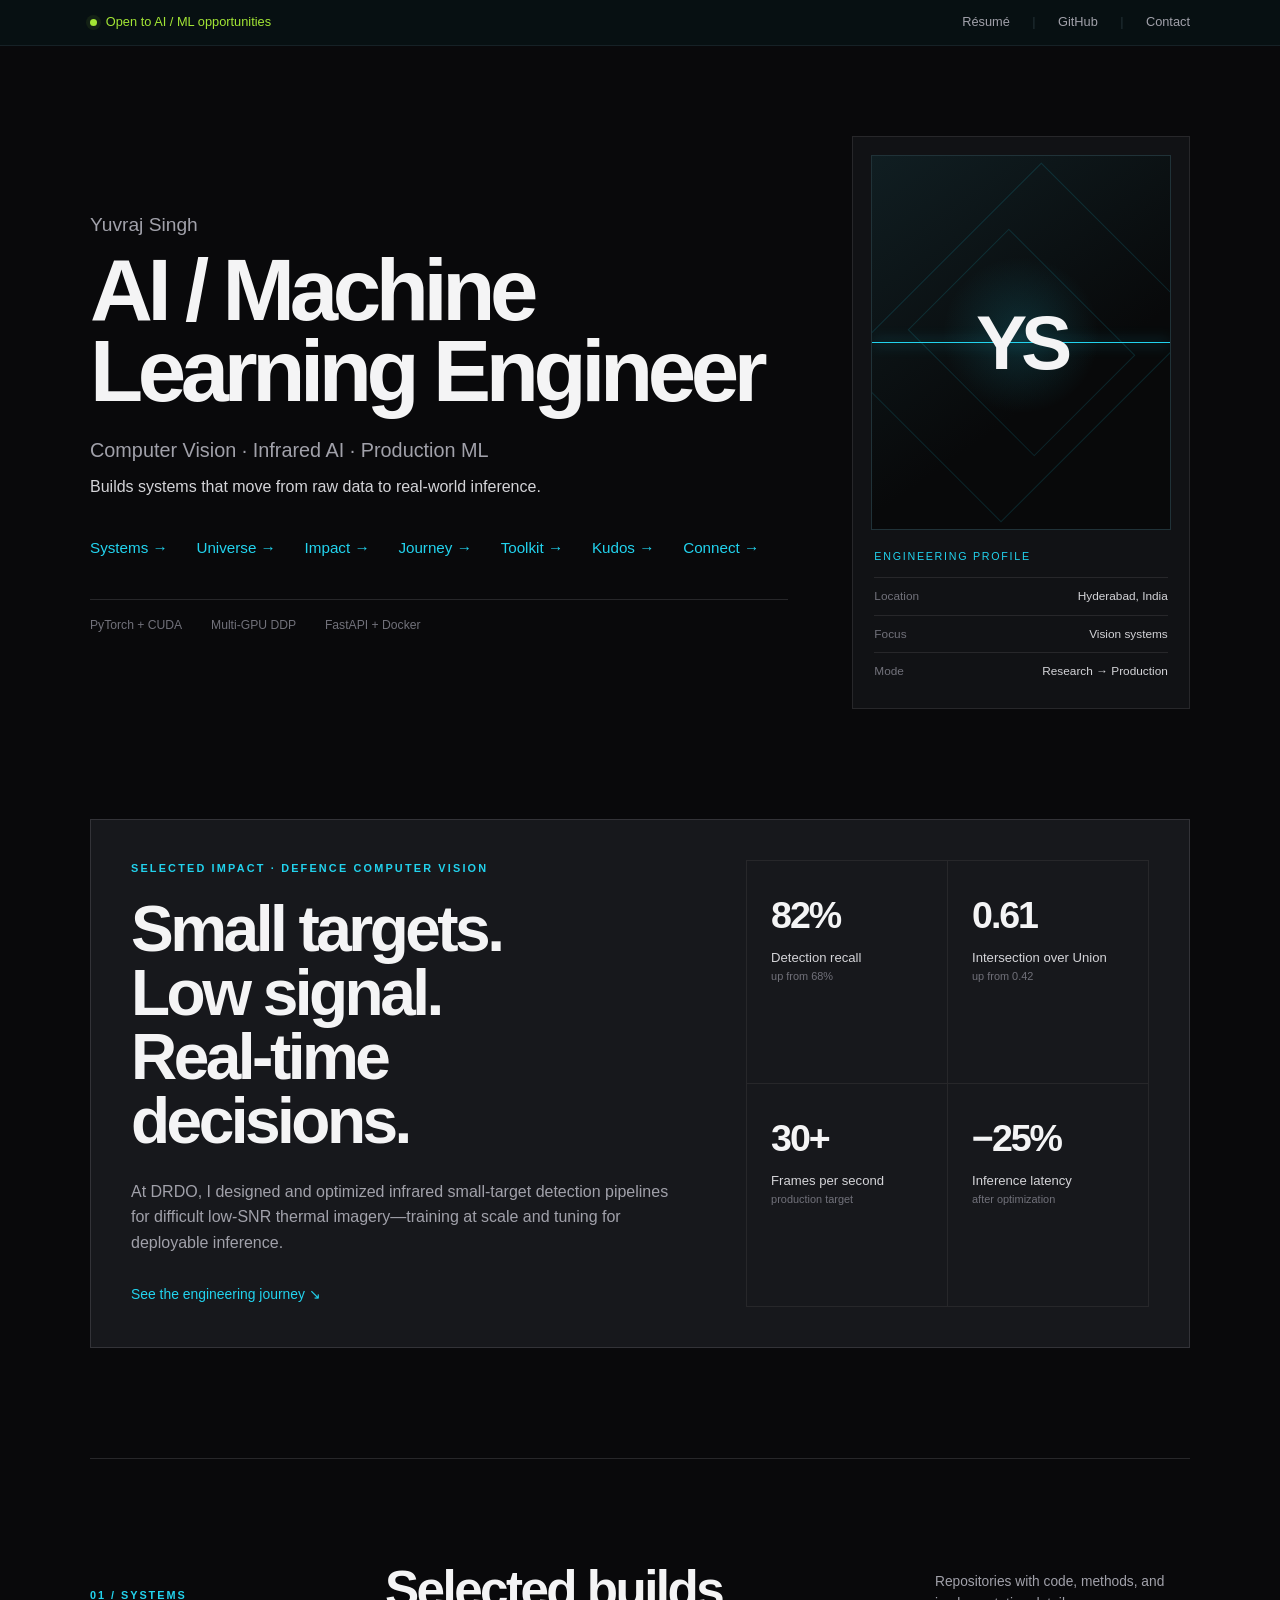
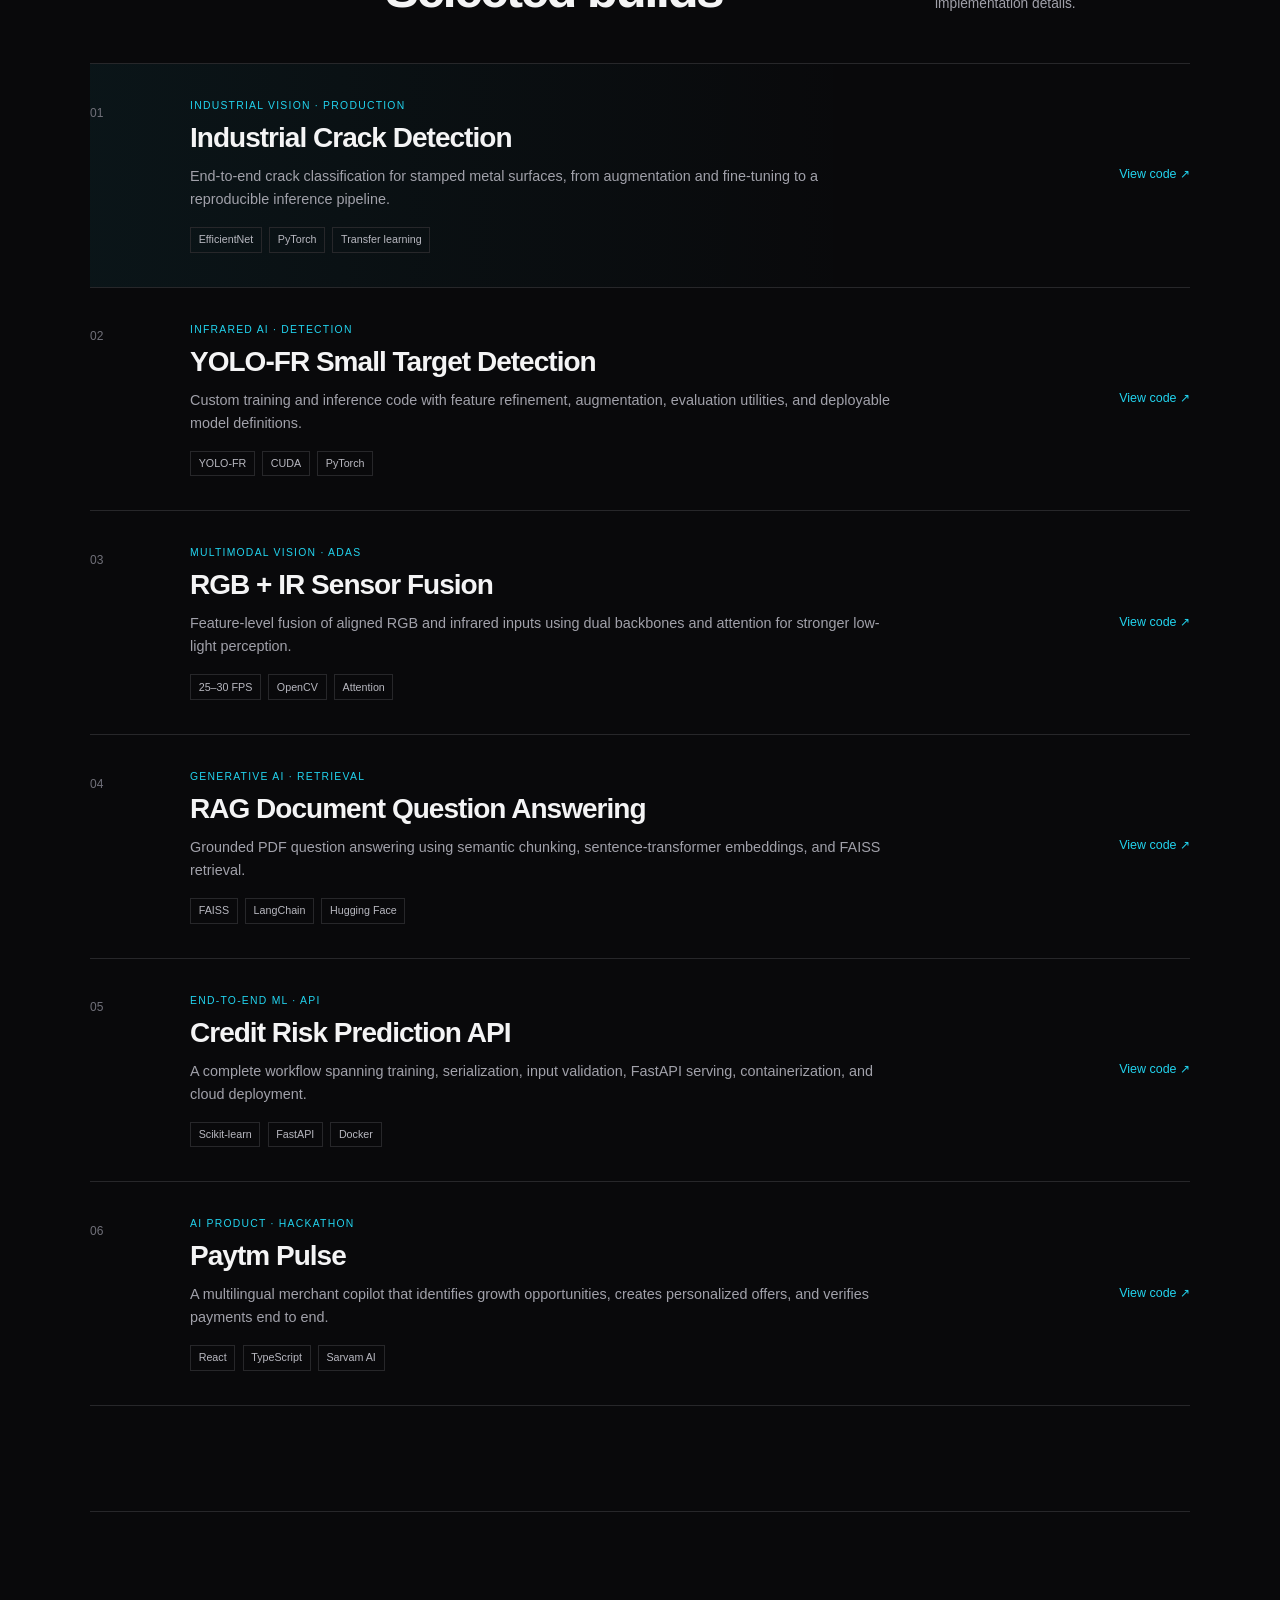
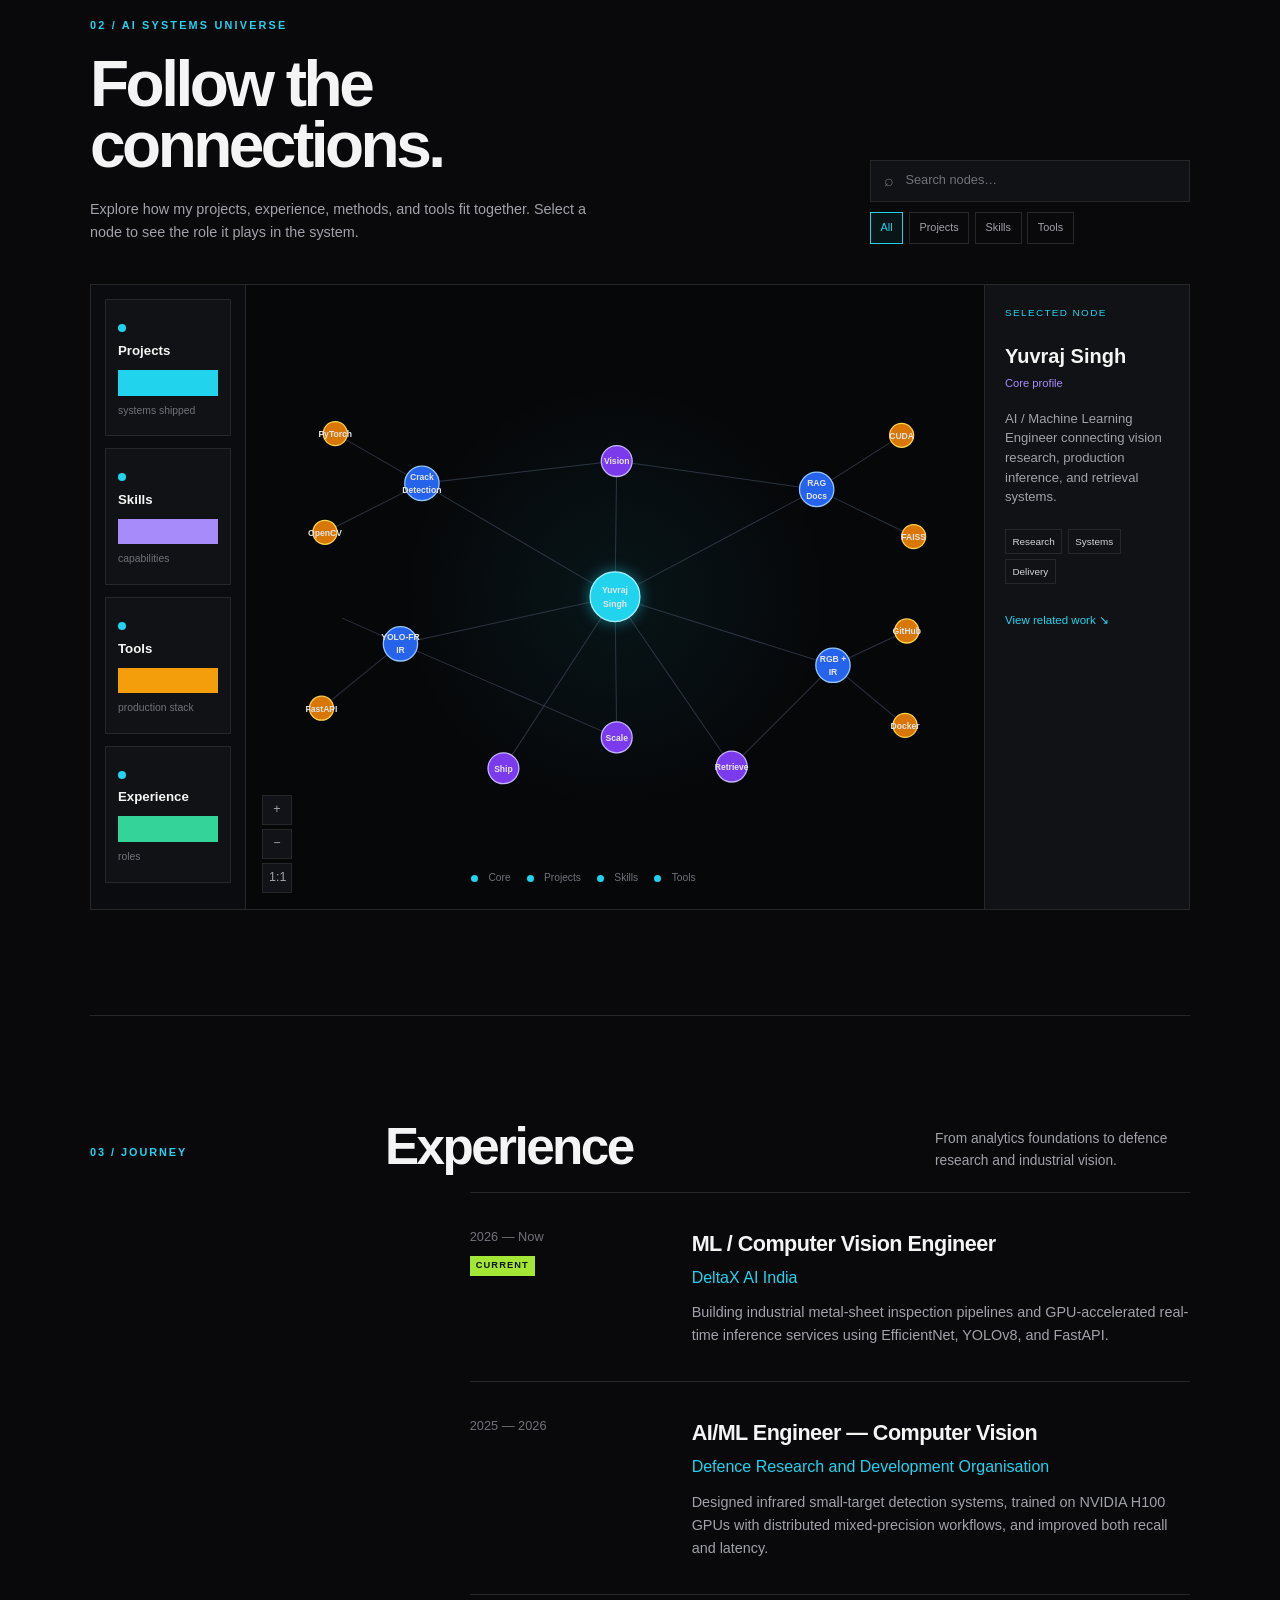
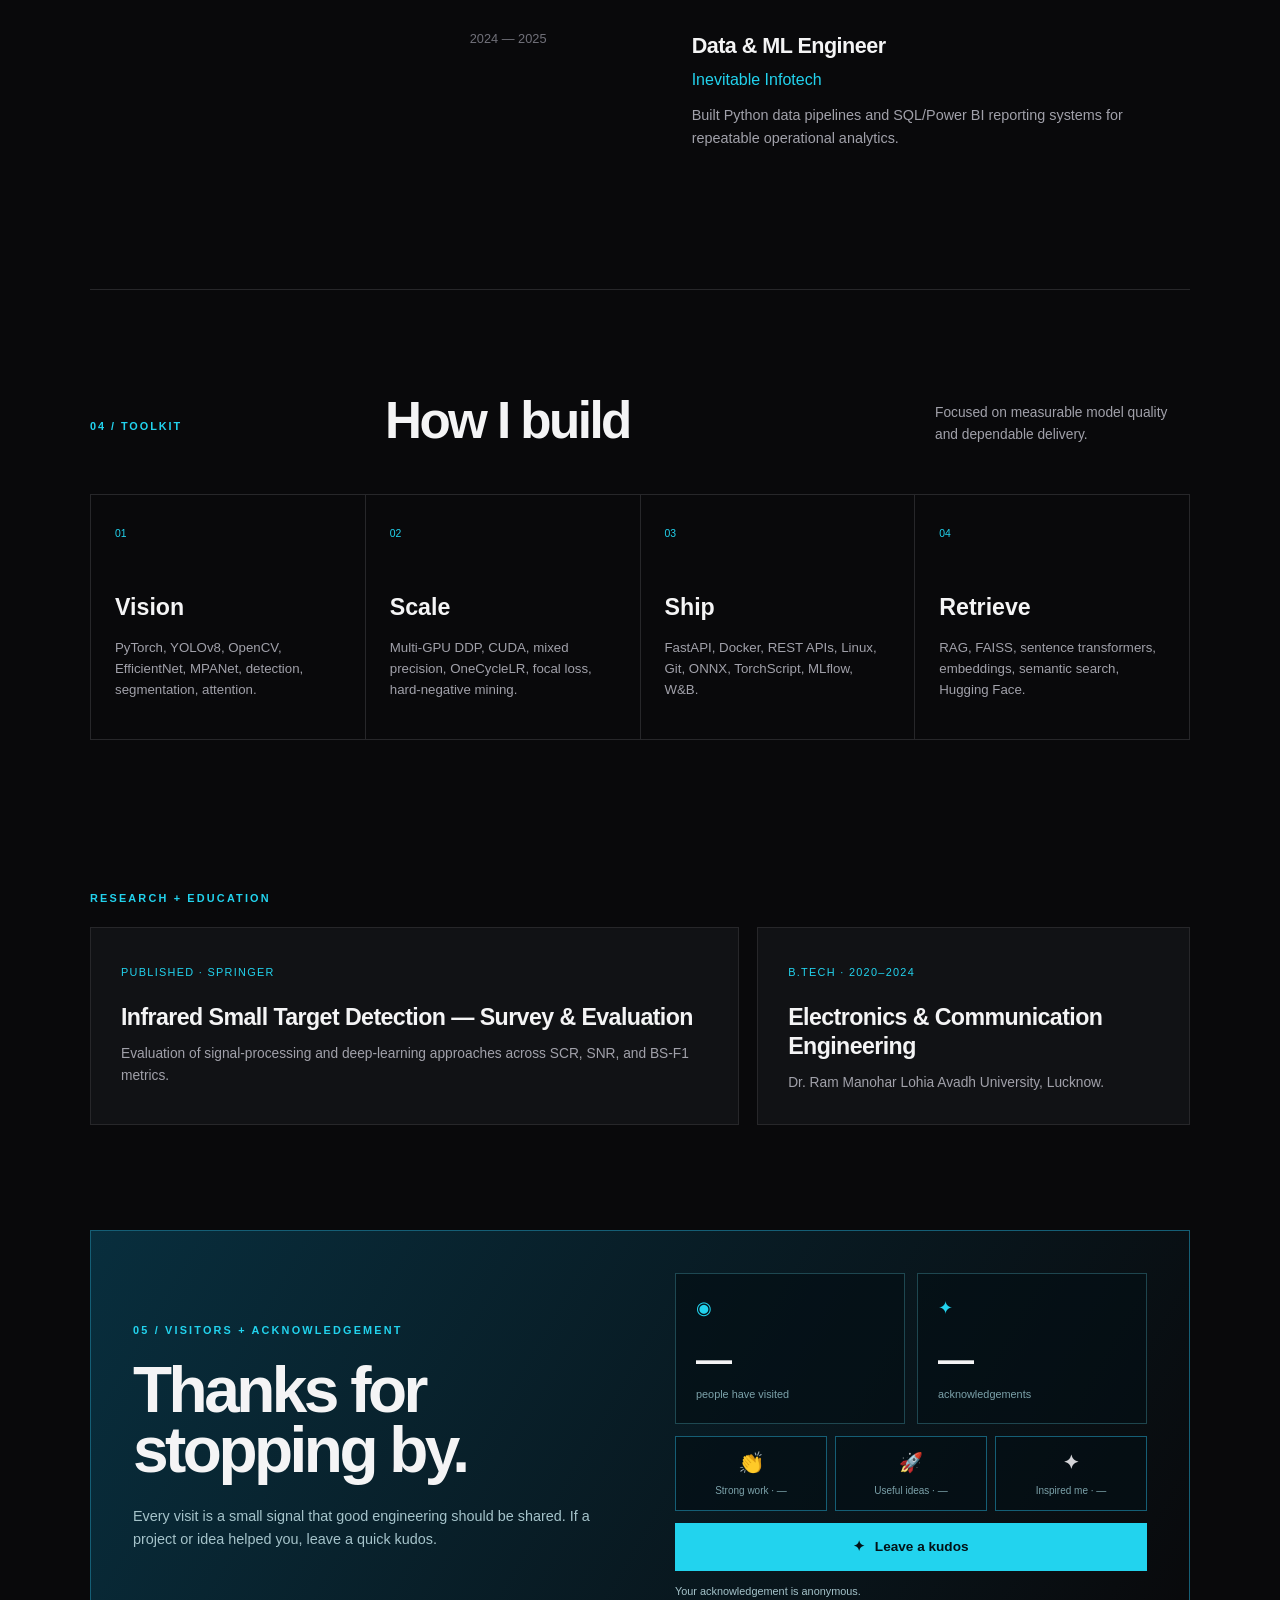
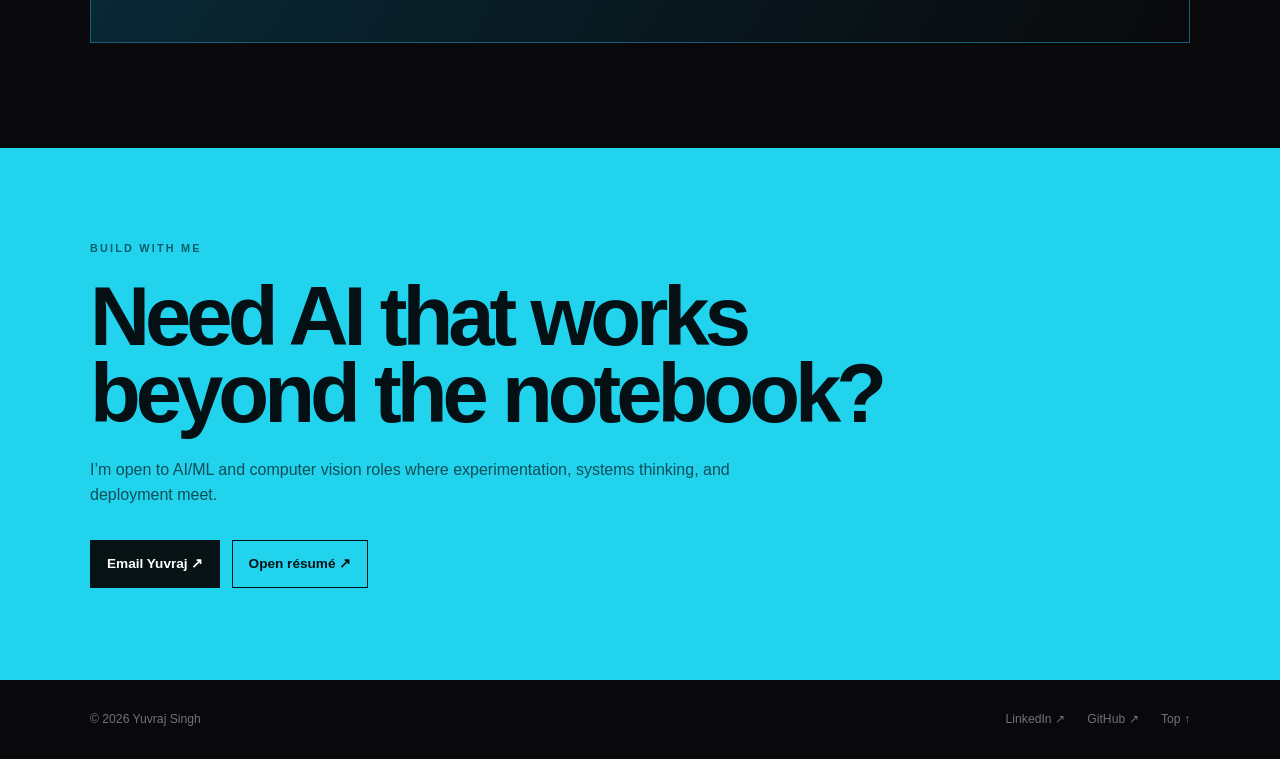
==== index.html @ e9bbc149 "Add files via upload" ====
<!doctype html>
<html lang="en">
<head>
  <meta charset="utf-8">
  <meta name="viewport" content="width=device-width, initial-scale=1">
  <meta name="description" content="Yuvraj Singh is an AI and Machine Learning Engineer building computer vision, infrared detection, sensor fusion, and production ML systems.">
  <meta name="theme-color" content="#09090b">
  <meta property="og:title" content="Yuvraj Singh | AI / Machine Learning Engineer">
  <meta property="og:description" content="Computer vision, infrared AI, multi-GPU training, and production inference systems.">
  <meta property="og:type" content="website">
  <title>Yuvraj Singh | AI / Machine Learning Engineer</title>
  <link rel="icon" type="image/svg+xml" href="data:image/svg+xml,%3Csvg xmlns='http://www.w3.org/2000/svg' viewBox='0 0 64 64'%3E%3Crect width='64' height='64' rx='12' fill='%2309090b'/%3E%3Cpath d='M13 16h10l9 17 9-17h10L36 43v8h-8v-8z' fill='%2322d3ee'/%3E%3C/svg%3E">
  <link rel="stylesheet" href="styles.css">
  <style>
    /* Self-contained fallback styling for GitHub Pages cache/upload delays. */
    .kudos{max-width:1100px;margin:0 auto 105px;border:1px solid #155e75;background:linear-gradient(120deg,rgba(8,51,68,.88),rgba(9,9,11,.97));padding:42px;display:grid;grid-template-columns:1fr 1fr;gap:70px;align-items:center}.kudos h2{font-size:clamp(2.7rem,5vw,4.7rem);line-height:.95;letter-spacing:-.055em;margin:0}.kudos-copy>p:not(.overline){max-width:520px;color:#a5c3ca;font-size:.9rem;margin:1.5rem 0 0}.kudos-board{display:grid;grid-template-columns:1fr 1fr;gap:12px}.kudos-stat{border:1px solid rgba(103,232,249,.25);background:rgba(3,15,20,.7);padding:20px;min-height:136px}.kudos-icon{display:block;color:#22d3ee;font-size:1.1rem;margin-bottom:1.2rem}.kudos-stat strong{display:block;font-size:2.25rem;line-height:1;letter-spacing:-.05em}.kudos-stat small{display:block;color:#7ca2aa;font-size:.68rem;margin-top:.5rem}.kudos-button{grid-column:1/-1;min-height:48px;border:1px solid #22d3ee;background:#22d3ee;color:#031217;padding:.7rem 1rem;font:inherit;font-size:.85rem;font-weight:800;cursor:pointer}.kudos-button:hover{background:#67e8f9}.kudos-button.is-sent{background:transparent;color:#22d3ee}.kudos-status{grid-column:1/-1;color:#a5c3ca;font-size:.68rem;margin:0}.reaction-row{grid-column:1/-1;display:grid;grid-template-columns:repeat(3,1fr);gap:8px}.reaction-button{border:1px solid #155e75;background:rgba(3,15,20,.7);color:#d4d4d8;padding:.7rem .45rem;cursor:pointer;font:inherit;font-size:.75rem}.reaction-button:hover,.reaction-button.is-sent{border-color:#22d3ee;color:#22d3ee}.reaction-button b{display:block;font-size:1.2rem}.reaction-button small{display:block;color:#7ca2aa;margin-top:.25rem}.reaction-button:disabled{cursor:default}
    @media(max-width:900px){.kudos{margin-left:24px;margin-right:24px;grid-template-columns:1fr;gap:35px}}@media(max-width:650px){.kudos{margin-left:18px;margin-right:18px;padding:25px;gap:30px}.reaction-row{grid-template-columns:1fr}.kudos-board{grid-template-columns:1fr 1fr}}
    .universe{max-width:1100px;margin:0 auto 105px;border-top:1px solid #27272a;padding-top:105px}.universe-heading{display:flex;justify-content:space-between;align-items:end;gap:50px;margin-bottom:40px}.universe-heading h2{font-size:clamp(2.8rem,5vw,4.8rem);line-height:.95;letter-spacing:-.055em;margin:0}.universe-heading>div:first-child>p:last-child{max-width:520px;color:#a1a1aa;font-size:.9rem;margin:1.4rem 0 0}.universe-controls{width:min(320px,100%)}.universe-search{height:42px;display:flex;align-items:center;gap:.6rem;border:1px solid #27272a;background:#111215;padding:0 .8rem;color:#71717a}.universe-search input{min-width:0;width:100%;border:0;outline:0;background:transparent;color:#f4f4f5;font:inherit;font-size:.8rem}.cluster-filters{display:flex;gap:.35rem;flex-wrap:wrap;margin-top:.65rem}.cluster-filter{border:1px solid #27272a;background:transparent;color:#a1a1aa;padding:.4rem .6rem;font:inherit;font-size:.68rem;cursor:pointer}.cluster-filter.active,.cluster-filter:hover{border-color:#22d3ee;color:#22d3ee}.universe-shell{display:grid;grid-template-columns:155px 1fr 205px;min-height:560px;border:1px solid #27272a;background:#060709;overflow:hidden}.cluster-rail{padding:14px;border-right:1px solid #27272a;background:#0b0c0f}.cluster-card{position:relative;border:1px solid #27272a;padding:14px 12px;margin-bottom:12px;background:#111215;min-height:96px}.cluster-card strong{display:block;font-size:.83rem}.cluster-card b{display:block;font-size:1.6rem;line-height:1;margin-top:.55rem}.cluster-card small{color:#71717a;font-size:.65rem}.cluster-card .cluster-dot{display:inline-block;width:8px;height:8px;border-radius:50%;margin-right:.4rem;background:#22d3ee}.graph-stage{position:relative;min-width:0;overflow:hidden;background:radial-gradient(circle at center,rgba(34,211,238,.07),transparent 44%)}.network{width:100%;height:100%;min-height:560px;display:block}.edges line{stroke:#374151;stroke-width:1.2;opacity:.75}.node{cursor:pointer}.node circle{stroke-width:1.5}.node text{fill:#e4e4e7;text-anchor:middle;font-size:10px;pointer-events:none;font-weight:600}.node-core circle{fill:#22d3ee;stroke:#a5f3fc}.node-project circle{fill:#2563eb;stroke:#93c5fd}.node-skill circle{fill:#7c3aed;stroke:#c4b5fd}.node-tool circle{fill:#d97706;stroke:#fcd34d}.node.is-muted{opacity:.12}.insight-panel{border-left:1px solid #27272a;padding:20px;background:#111215}.insight-label{color:#22d3ee;text-transform:uppercase;letter-spacing:.14em;font-size:.62rem;margin:0 0 1.4rem}.insight-panel h3{font-size:1.25rem;line-height:1.2;margin:0}.insight-meta{color:#a78bfa;font-size:.7rem;margin:.45rem 0 1rem}.insight-panel>p:not(.insight-label):not(.insight-meta){color:#a1a1aa;font-size:.82rem;line-height:1.5}.graph-zoom{position:absolute;left:16px;bottom:16px;display:flex;flex-direction:column;gap:4px}.graph-zoom button{width:30px;height:30px;border:1px solid #27272a;background:#111318;color:#a1a1aa;cursor:pointer}.graph-legend{position:absolute;left:110px;bottom:22px;display:flex;gap:1rem;color:#71717a;font-size:.64rem}.graph-legend i{display:inline-block;width:7px;height:7px;border-radius:50%;margin-right:.3rem;background:#22d3ee}
  </style>
  <script type="application/ld+json">
  {
    "@context": "https://schema.org",
    "@type": "Person",
    "name": "Yuvraj Singh",
    "jobTitle": "AI / Machine Learning Engineer",
    "email": "mailto:yuvrajdrmlau@gmail.com",
    "sameAs": [
      "https://github.com/yuvrajsinghdrmlau",
      "https://linkedin.com/in/yuvraj-singh-drmlau"
    ],
    "knowsAbout": ["Computer Vision", "Machine Learning", "PyTorch", "YOLO", "Infrared Target Detection", "FastAPI"]
  }
  </script>
</head>
<body>
  <a class="skip-link" href="#main">Skip to content</a>

  <header class="utility-bar">
    <a class="availability" href="mailto:yuvrajdrmlau@gmail.com"><span></span> Open to AI / ML opportunities</a>
    <nav aria-label="Quick links">
      <a href="resume.pdf" target="_blank">Résumé</a>
      <i aria-hidden="true">|</i>
      <a href="https://github.com/yuvrajsinghdrmlau" target="_blank" rel="noreferrer">GitHub</a>
      <i aria-hidden="true">|</i>
      <a href="mailto:yuvrajdrmlau@gmail.com">Contact</a>
    </nav>
  </header>

  <main id="main">
    <section class="hero" id="top">
      <div class="hero-copy">
        <p class="kicker">Yuvraj Singh</p>
        <h1>AI / Machine<br>Learning Engineer</h1>
        <p class="position">Computer Vision · Infrared AI · Production ML</p>
        <p class="statement">Builds systems that move from raw data to real-world inference.</p>
        <nav class="section-nav" aria-label="Page sections">
          <a href="#systems">Systems <span>→</span></a>
          <a href="#universe">Universe <span>→</span></a>
          <a href="#impact">Impact <span>→</span></a>
          <a href="#journey">Journey <span>→</span></a>
          <a href="#toolkit">Toolkit <span>→</span></a>
          <a href="#kudos">Kudos <span>→</span></a>
          <a href="#contact">Connect <span>→</span></a>
        </nav>
        <div class="proof-strip" aria-label="Professional focus">
          <span>PyTorch + CUDA</span>
          <span>Multi-GPU DDP</span>
          <span>FastAPI + Docker</span>
        </div>
      </div>

      <aside class="identity-panel" aria-label="Engineering profile">
        <div class="monogram" aria-hidden="true">
          <span>YS</span>
          <div class="scan-line"></div>
        </div>
        <div class="panel-meta">
          <p>Engineering profile</p>
          <dl>
            <div><dt>Location</dt><dd>Hyderabad, India</dd></div>
            <div><dt>Focus</dt><dd>Vision systems</dd></div>
            <div><dt>Mode</dt><dd>Research → Production</dd></div>
          </dl>
        </div>
      </aside>
    </section>

    <section class="feature" id="impact">
      <div class="feature-copy">
        <p class="overline">Selected impact · Defence computer vision</p>
        <h2>Small targets.<br>Low signal.<br>Real-time decisions.</h2>
        <p>At DRDO, I designed and optimized infrared small-target detection pipelines for difficult low-SNR thermal imagery—training at scale and tuning for deployable inference.</p>
        <a class="text-link" href="#journey">See the engineering journey <span>↘</span></a>
      </div>
      <dl class="impact-metrics">
        <div><dt>82%</dt><dd>Detection recall<br><small>up from 68%</small></dd></div>
        <div><dt>0.61</dt><dd>Intersection over Union<br><small>up from 0.42</small></dd></div>
        <div><dt>30+</dt><dd>Frames per second<br><small>production target</small></dd></div>
        <div><dt>−25%</dt><dd>Inference latency<br><small>after optimization</small></dd></div>
      </dl>
    </section>

    <section class="section" id="systems">
      <div class="section-title">
        <p>01 / Systems</p>
        <h2>Selected builds</h2>
        <p>Repositories with code, methods, and implementation details.</p>
      </div>

      <div class="project-list">
        <article class="project project-lead">
          <div class="project-number">01</div>
          <div class="project-body">
            <p class="project-label">Industrial vision · Production</p>
            <h3>Industrial Crack Detection</h3>
            <p>End-to-end crack classification for stamped metal surfaces, from augmentation and fine-tuning to a reproducible inference pipeline.</p>
            <ul><li>EfficientNet</li><li>PyTorch</li><li>Transfer learning</li></ul>
          </div>
          <a href="https://github.com/yuvrajsinghdrmlau/industrial-crack-identification-using-ai" target="_blank" rel="noreferrer" aria-label="View Industrial Crack Detection repository">View code ↗</a>
        </article>

        <article class="project">
          <div class="project-number">02</div>
          <div class="project-body">
            <p class="project-label">Infrared AI · Detection</p>
            <h3>YOLO-FR Small Target Detection</h3>
            <p>Custom training and inference code with feature refinement, augmentation, evaluation utilities, and deployable model definitions.</p>
            <ul><li>YOLO-FR</li><li>CUDA</li><li>PyTorch</li></ul>
          </div>
          <a href="https://github.com/yuvrajsinghdrmlau/YOLO-FR" target="_blank" rel="noreferrer" aria-label="View YOLO-FR repository">View code ↗</a>
        </article>

        <article class="project">
          <div class="project-number">03</div>
          <div class="project-body">
            <p class="project-label">Multimodal vision · ADAS</p>
            <h3>RGB + IR Sensor Fusion</h3>
            <p>Feature-level fusion of aligned RGB and infrared inputs using dual backbones and attention for stronger low-light perception.</p>
            <ul><li>25–30 FPS</li><li>OpenCV</li><li>Attention</li></ul>
          </div>
          <a href="https://github.com/yuvrajsinghdrmlau/Multi-Sensor-Fusion-Camera-IR-ADAS" target="_blank" rel="noreferrer" aria-label="View RGB and IR Sensor Fusion repository">View code ↗</a>
        </article>

        <article class="project">
          <div class="project-number">04</div>
          <div class="project-body">
            <p class="project-label">Generative AI · Retrieval</p>
            <h3>RAG Document Question Answering</h3>
            <p>Grounded PDF question answering using semantic chunking, sentence-transformer embeddings, and FAISS retrieval.</p>
            <ul><li>FAISS</li><li>LangChain</li><li>Hugging Face</li></ul>
          </div>
          <a href="https://github.com/yuvrajsinghdrmlau/rag-document-question-answering" target="_blank" rel="noreferrer" aria-label="View RAG Document Question Answering repository">View code ↗</a>
        </article>

        <article class="project">
          <div class="project-number">05</div>
          <div class="project-body">
            <p class="project-label">End-to-end ML · API</p>
            <h3>Credit Risk Prediction API</h3>
            <p>A complete workflow spanning training, serialization, input validation, FastAPI serving, containerization, and cloud deployment.</p>
            <ul><li>Scikit-learn</li><li>FastAPI</li><li>Docker</li></ul>
          </div>
          <a href="https://github.com/yuvrajsinghdrmlau/credit-risk-ml-api" target="_blank" rel="noreferrer" aria-label="View Credit Risk Prediction API repository">View code ↗</a>
        </article>

        <article class="project">
          <div class="project-number">06</div>
          <div class="project-body">
            <p class="project-label">AI product · Hackathon</p>
            <h3>Paytm Pulse</h3>
            <p>A multilingual merchant copilot that identifies growth opportunities, creates personalized offers, and verifies payments end to end.</p>
            <ul><li>React</li><li>TypeScript</li><li>Sarvam AI</li></ul>
          </div>
          <a href="https://github.com/yuvrajsinghdrmlau/PaytmAIHackathon-Deltaforce" target="_blank" rel="noreferrer" aria-label="View Paytm Pulse repository">View code ↗</a>
        </article>
      </div>
    </section>

    <section class="universe" id="universe">
      <div class="universe-heading">
        <div>
          <p class="overline">02 / AI systems universe</p>
          <h2>Follow the<br>connections.</h2>
          <p>Explore how my projects, experience, methods, and tools fit together. Select a node to see the role it plays in the system.</p>
        </div>
        <div class="universe-controls">
          <label class="universe-search"><span aria-hidden="true">⌕</span><input id="universe-search" type="search" placeholder="Search nodes…" aria-label="Search universe nodes"></label>
          <div class="cluster-filters" role="group" aria-label="Filter universe clusters">
            <button class="cluster-filter active" data-filter="all" type="button">All</button>
            <button class="cluster-filter" data-filter="projects" type="button">Projects</button>
            <button class="cluster-filter" data-filter="skills" type="button">Skills</button>
            <button class="cluster-filter" data-filter="tools" type="button">Tools</button>
          </div>
        </div>
      </div>
      <div class="universe-shell">
        <aside class="cluster-rail" aria-label="Capability clusters">
          <div class="cluster-card cluster-projects"><span class="cluster-dot"></span><strong>Projects</strong><b>6</b><small>systems shipped</small></div>
          <div class="cluster-card cluster-skills"><span class="cluster-dot"></span><strong>Skills</strong><b>12</b><small>capabilities</small></div>
          <div class="cluster-card cluster-tools"><span class="cluster-dot"></span><strong>Tools</strong><b>14</b><small>production stack</small></div>
          <div class="cluster-card cluster-journey"><span class="cluster-dot"></span><strong>Experience</strong><b>3</b><small>roles</small></div>
        </aside>
        <div class="graph-stage">
          <svg class="network" viewBox="0 0 860 520" role="img" aria-label="Interactive network of Yuvraj's AI and machine learning work">
            <g class="edges" aria-hidden="true">
              <line x1="430" y1="260" x2="205" y2="128"/><line x1="430" y1="260" x2="180" y2="315"/><line x1="430" y1="260" x2="665" y2="135"/><line x1="430" y1="260" x2="684" y2="340"/>
              <line x1="205" y1="128" x2="104" y2="70"/><line x1="205" y1="128" x2="92" y2="185"/><line x1="180" y1="315" x2="88" y2="390"/><line x1="180" y1="315" x2="112" y2="285"/>
              <line x1="665" y1="135" x2="764" y2="72"/><line x1="665" y1="135" x2="778" y2="190"/><line x1="684" y1="340" x2="768" y2="410"/><line x1="684" y1="340" x2="770" y2="300"/>
              <line x1="430" y1="260" x2="432" y2="102"/><line x1="430" y1="260" x2="432" y2="424"/><line x1="430" y1="260" x2="300" y2="460"/><line x1="430" y1="260" x2="566" y2="458"/>
              <line x1="205" y1="128" x2="432" y2="102"/><line x1="180" y1="315" x2="432" y2="424"/><line x1="665" y1="135" x2="432" y2="102"/><line x1="684" y1="340" x2="566" y2="458"/>
            </g>
            <g class="node node-core" data-cluster="all" data-title="Yuvraj Singh" data-meta="Core profile" data-description="AI / Machine Learning Engineer connecting vision research, production inference, and retrieval systems."><circle cx="430" cy="260" r="29"/><text x="430" y="256">Yuvraj</text><text x="430" y="272">Singh</text></g>
            <g class="node node-project" data-cluster="projects" data-title="Industrial Crack Detection" data-meta="Project · Computer Vision" data-description="EfficientNet and PyTorch pipeline for classifying cracks on stamped metal surfaces."><circle cx="205" cy="128" r="20"/><text x="205" y="124">Crack</text><text x="205" y="139">Detection</text></g>
            <g class="node node-project" data-cluster="projects" data-title="YOLO-FR" data-meta="Project · Infrared AI" data-description="Feature-refined detection workflow for small targets in low-SNR thermal imagery."><circle cx="180" cy="315" r="20"/><text x="180" y="311">YOLO-FR</text><text x="180" y="326">IR</text></g>
            <g class="node node-project" data-cluster="projects" data-title="RAG Document QA" data-meta="Project · Generative AI" data-description="Grounded document question answering with embeddings, FAISS, and retrieved context."><circle cx="665" cy="135" r="20"/><text x="665" y="131">RAG</text><text x="665" y="146">Docs</text></g>
            <g class="node node-project" data-cluster="projects" data-title="RGB + IR Fusion" data-meta="Project · Multimodal Vision" data-description="Feature-level fusion of RGB and infrared inputs for low-light perception."><circle cx="684" cy="340" r="20"/><text x="684" y="336">RGB +</text><text x="684" y="351">IR</text></g>
            <g class="node node-skill" data-cluster="skills" data-title="Computer Vision" data-meta="Capability cluster" data-description="Detection, segmentation, OpenCV, YOLO, EfficientNet, and attention-based vision systems."><circle cx="432" cy="102" r="18"/><text x="432" y="106">Vision</text></g>
            <g class="node node-skill" data-cluster="skills" data-title="Distributed Training" data-meta="Capability cluster" data-description="Multi-GPU DDP, mixed precision, CUDA, and reproducible training workflows."><circle cx="432" cy="424" r="18"/><text x="432" y="428">Scale</text></g>
            <g class="node node-skill" data-cluster="skills" data-title="Production ML" data-meta="Capability cluster" data-description="FastAPI services, Docker packaging, REST APIs, monitoring, and deployment."><circle cx="300" cy="460" r="18"/><text x="300" y="464">Ship</text></g>
            <g class="node node-skill" data-cluster="skills" data-title="Retrieval Systems" data-meta="Capability cluster" data-description="RAG, sentence transformers, semantic search, and vector retrieval."><circle cx="566" cy="458" r="18"/><text x="566" y="462">Retrieve</text></g>
            <g class="node node-tool" data-cluster="tools" data-title="PyTorch" data-meta="Tool · Deep Learning" data-description="Primary framework for training and deploying vision models."><circle cx="104" cy="70" r="14"/><text x="104" y="74">PyTorch</text></g>
            <g class="node node-tool" data-cluster="tools" data-title="OpenCV" data-meta="Tool · Vision" data-description="Image processing and computer vision utilities used across projects."><circle cx="92" cy="185" r="14"/><text x="92" y="189">OpenCV</text></g>
            <g class="node node-tool" data-cluster="tools" data-title="FastAPI" data-meta="Tool · Serving" data-description="Lightweight API layer for model inference services."><circle cx="88" cy="390" r="14"/><text x="88" y="394">FastAPI</text></g>
            <g class="node node-tool" data-cluster="tools" data-title="CUDA" data-meta="Tool · Acceleration" data-description="GPU acceleration for training and low-latency inference."><circle cx="764" cy="72" r="14"/><text x="764" y="76">CUDA</text></g>
            <g class="node node-tool" data-cluster="tools" data-title="FAISS" data-meta="Tool · Retrieval" data-description="Vector similarity search for grounded document retrieval."><circle cx="778" cy="190" r="14"/><text x="778" y="194">FAISS</text></g>
            <g class="node node-tool" data-cluster="tools" data-title="Docker" data-meta="Tool · Deployment" data-description="Containerized packaging for repeatable deployment."><circle cx="768" cy="410" r="14"/><text x="768" y="414">Docker</text></g>
            <g class="node node-tool" data-cluster="tools" data-title="GitHub" data-meta="Tool · Collaboration" data-description="Open-source repositories and project documentation."><circle cx="770" cy="300" r="14"/><text x="770" y="304">GitHub</text></g>
          </svg>
          <div class="graph-zoom" aria-label="Graph controls"><button type="button" data-zoom="in" aria-label="Zoom in">+</button><button type="button" data-zoom="out" aria-label="Zoom out">−</button><button type="button" data-zoom="reset" aria-label="Reset graph">1:1</button></div>
          <div class="graph-legend"><span><i class="legend-core"></i>Core</span><span><i class="legend-project"></i>Projects</span><span><i class="legend-skill"></i>Skills</span><span><i class="legend-tool"></i>Tools</span></div>
        </div>
        <aside class="insight-panel" aria-live="polite">
          <p class="insight-label">Selected node</p>
          <h3 id="universe-insight-title">Yuvraj Singh</h3>
          <p class="insight-meta" id="universe-insight-meta">Core profile</p>
          <p id="universe-insight-copy">AI / Machine Learning Engineer connecting vision research, production inference, and retrieval systems.</p>
          <div class="insight-tags"><span>Research</span><span>Systems</span><span>Delivery</span></div>
          <a href="#systems" class="text-link">View related work <span>↘</span></a>
        </aside>
      </div>
    </section>

    <section class="section journey" id="journey">
      <div class="section-title">
        <p>03 / Journey</p>
        <h2>Experience</h2>
        <p>From analytics foundations to defence research and industrial vision.</p>
      </div>
      <div class="roles">
        <article>
          <div class="role-time"><span>2026 — Now</span><i>Current</i></div>
          <div><h3>ML / Computer Vision Engineer</h3><p class="organization">DeltaX AI India</p><p>Building industrial metal-sheet inspection pipelines and GPU-accelerated real-time inference services using EfficientNet, YOLOv8, and FastAPI.</p></div>
        </article>
        <article>
          <div class="role-time"><span>2025 — 2026</span></div>
          <div><h3>AI/ML Engineer — Computer Vision</h3><p class="organization">Defence Research and Development Organisation</p><p>Designed infrared small-target detection systems, trained on NVIDIA H100 GPUs with distributed mixed-precision workflows, and improved both recall and latency.</p></div>
        </article>
        <article>
          <div class="role-time"><span>2024 — 2025</span></div>
          <div><h3>Data & ML Engineer</h3><p class="organization">Inevitable Infotech</p><p>Built Python data pipelines and SQL/Power BI reporting systems for repeatable operational analytics.</p></div>
        </article>
      </div>
    </section>

    <section class="section toolkit" id="toolkit">
      <div class="section-title">
        <p>04 / Toolkit</p>
        <h2>How I build</h2>
        <p>Focused on measurable model quality and dependable delivery.</p>
      </div>
      <div class="tool-grid">
        <article><span>01</span><h3>Vision</h3><p>PyTorch, YOLOv8, OpenCV, EfficientNet, MPANet, detection, segmentation, attention.</p></article>
        <article><span>02</span><h3>Scale</h3><p>Multi-GPU DDP, CUDA, mixed precision, OneCycleLR, focal loss, hard-negative mining.</p></article>
        <article><span>03</span><h3>Ship</h3><p>FastAPI, Docker, REST APIs, Linux, Git, ONNX, TorchScript, MLflow, W&amp;B.</p></article>
        <article><span>04</span><h3>Retrieve</h3><p>RAG, FAISS, sentence transformers, embeddings, semantic search, Hugging Face.</p></article>
      </div>
    </section>

    <section class="research">
      <p class="overline">Research + education</p>
      <div>
        <article><span>Published · Springer</span><h2>Infrared Small Target Detection — Survey & Evaluation</h2><p>Evaluation of signal-processing and deep-learning approaches across SCR, SNR, and BS-F1 metrics.</p></article>
        <article><span>B.Tech · 2020–2024</span><h2>Electronics & Communication Engineering</h2><p>Dr. Ram Manohar Lohia Avadh University, Lucknow.</p></article>
      </div>
    </section>

    <section class="kudos" id="kudos">
      <div class="kudos-copy">
        <p class="overline">05 / Visitors + acknowledgement</p>
        <h2>Thanks for<br>stopping by.</h2>
        <p>Every visit is a small signal that good engineering should be shared. If a project or idea helped you, leave a quick kudos.</p>
      </div>
      <div class="kudos-board">
        <div class="kudos-stat"><span class="kudos-icon">◉</span><strong id="visit-count">—</strong><small>people have visited</small></div>
        <div class="kudos-stat"><span class="kudos-icon">✦</span><strong id="kudos-count">—</strong><small>acknowledgements</small></div>
        <div class="reaction-row" aria-label="Leave acknowledgement">
          <button class="reaction-button" data-reaction="applause" type="button"><b>👏</b><small>Strong work · <span>—</span></small></button>
          <button class="reaction-button" data-reaction="useful" type="button"><b>🚀</b><small>Useful ideas · <span>—</span></small></button>
          <button class="reaction-button" data-reaction="inspired" type="button"><b>✦</b><small>Inspired me · <span>—</span></small></button>
        </div>
        <button class="kudos-button" id="kudos-button" type="button"><span>✦</span> Leave a kudos</button>
        <p class="kudos-status" id="kudos-status" role="status">Your acknowledgement is anonymous.</p>
      </div>
    </section>

    <section class="contact" id="contact">
      <p class="overline">Build with me</p>
      <h2>Need AI that works<br>beyond the notebook?</h2>
      <p>I’m open to AI/ML and computer vision roles where experimentation, systems thinking, and deployment meet.</p>
      <div>
        <a class="button" href="mailto:yuvrajdrmlau@gmail.com">Email Yuvraj ↗</a>
        <a class="button button-ghost" href="resume.pdf" target="_blank">Open résumé ↗</a>
      </div>
    </section>
  </main>

  <footer>
    <p>© <span id="year"></span> Yuvraj Singh</p>
    <div><a href="https://linkedin.com/in/yuvraj-singh-drmlau" target="_blank" rel="noreferrer">LinkedIn ↗</a><a href="https://github.com/yuvrajsinghdrmlau" target="_blank" rel="noreferrer">GitHub ↗</a><a href="#top">Top ↑</a></div>
  </footer>
  <script src="script.js"></script>
</body>
</html>
---- styles.css ----
:root{--bg:#09090b;--panel:#111215;--panel-2:#17181c;--ink:#f4f4f5;--muted:#a1a1aa;--dim:#71717a;--line:#27272a;--cyan:#22d3ee;--cyan-soft:#083344;--lime:#a3e635;--max:1100px}
*{box-sizing:border-box}html{scroll-behavior:smooth}body{margin:0;background:var(--bg);color:var(--ink);font-family:Inter,"Geist Sans",ui-sans-serif,-apple-system,BlinkMacSystemFont,"Segoe UI",sans-serif;font-size:16px;line-height:1.6}a{color:inherit;text-decoration:none}button,a{-webkit-tap-highlight-color:transparent}.skip-link{position:absolute;left:-9999px;z-index:100}.skip-link:focus{left:1rem;top:1rem;background:var(--cyan);color:#001014;padding:.7rem 1rem}.utility-bar{min-height:46px;border-bottom:1px solid #162126;background:#071012;display:flex;align-items:center;justify-content:space-between;padding:0 max(24px,calc((100vw - var(--max))/2));font-size:.8rem;color:var(--muted)}.utility-bar nav{display:flex;align-items:center;gap:1.4rem}.utility-bar nav i{color:#243136;font-style:normal}.utility-bar a:hover,.utility-bar a:focus{color:var(--cyan)}.availability{color:var(--lime);display:flex;align-items:center;gap:.55rem}.availability span{width:7px;height:7px;background:var(--lime);border-radius:50%;box-shadow:0 0 0 4px rgba(163,230,53,.08)}.hero{max-width:var(--max);margin:auto;min-height:660px;padding:90px 0 110px;display:grid;grid-template-columns:1.55fr .75fr;align-items:center;gap:64px}.kicker{margin:0 0 .6rem;color:var(--muted);font-size:1.2rem}.hero h1{margin:0;font-size:clamp(3.8rem,6.8vw,6rem);line-height:.93;letter-spacing:-.062em;font-weight:660}.position{font-size:1.24rem;color:var(--muted);margin:1.45rem 0 .45rem}.statement{font-size:1rem;color:#d4d4d8;margin:0 0 2.3rem}.section-nav{display:flex;flex-wrap:wrap;gap:1.8rem}.section-nav a{color:var(--cyan);font-size:.95rem}.section-nav a span,.text-link span{display:inline-block;transition:transform .2s}.section-nav a:hover span{transform:translateX(4px)}.proof-strip{border-top:1px solid var(--line);margin-top:2.4rem;padding-top:1rem;display:flex;gap:1.8rem;color:var(--dim);font-size:.76rem}.identity-panel{border:1px solid var(--line);background:var(--panel);padding:18px}.monogram{aspect-ratio:4/5;background:radial-gradient(circle at 50% 48%,rgba(34,211,238,.16),transparent 32%),linear-gradient(145deg,#101e22,#08090a 62%);position:relative;overflow:hidden;display:grid;place-items:center;border:1px solid #203238}.monogram:before,.monogram:after{content:"";position:absolute;inset:12%;border:1px solid rgba(34,211,238,.14);transform:rotate(45deg)}.monogram:after{inset:26%;transform:rotate(-45deg)}.monogram span{font-size:4.8rem;line-height:1;font-weight:800;letter-spacing:-.08em;color:var(--ink);position:relative;z-index:2}.scan-line{position:absolute;left:0;right:0;height:1px;background:var(--cyan);box-shadow:0 0 14px var(--cyan);animation:scan 5s ease-in-out infinite}@keyframes scan{0%,100%{top:16%;opacity:.25}50%{top:84%;opacity:.8}}.panel-meta{padding:.9rem .2rem 0}.panel-meta>p{margin:.25rem 0 .75rem;text-transform:uppercase;letter-spacing:.16em;color:var(--cyan);font-size:.67rem}.panel-meta dl{margin:0}.panel-meta dl div{display:flex;justify-content:space-between;gap:1rem;border-top:1px solid var(--line);padding:.55rem 0;font-size:.74rem}.panel-meta dt{color:var(--dim)}.panel-meta dd{margin:0;color:#d4d4d8;text-align:right}.feature{max-width:var(--max);margin:0 auto 110px;border:1px solid #333338;background:var(--panel-2);padding:40px;display:grid;grid-template-columns:1.15fr .85fr;gap:70px}.overline{margin:0 0 1.25rem;color:var(--cyan);text-transform:uppercase;font-size:.68rem;font-weight:700;letter-spacing:.2em}.feature h2{font-size:clamp(2.7rem,5vw,4.8rem);letter-spacing:-.055em;line-height:1;margin:0}.feature-copy>p:not(.overline){max-width:580px;color:var(--muted);margin:1.6rem 0}.text-link{display:inline-block;color:var(--cyan);font-size:.87rem}.text-link:hover span{transform:translate(3px,3px)}.impact-metrics{margin:0;display:grid;grid-template-columns:1fr 1fr;border-left:1px solid var(--line);border-top:1px solid var(--line)}.impact-metrics div{padding:1.5rem;border-right:1px solid var(--line);border-bottom:1px solid var(--line);min-height:150px}.impact-metrics dt{font-size:2.35rem;letter-spacing:-.055em;font-weight:700}.impact-metrics dd{margin:.25rem 0 0;color:#d4d4d8;font-size:.82rem;line-height:1.35}.impact-metrics small{color:var(--dim)}.section{max-width:var(--max);margin:auto;padding:105px 0;border-top:1px solid var(--line)}.section-title{display:grid;grid-template-columns:1fr 2fr 1fr;align-items:end;gap:40px;margin-bottom:48px}.section-title>p:first-child{color:var(--cyan);text-transform:uppercase;letter-spacing:.18em;font-size:.68rem;font-weight:700}.section-title h2{margin:0;font-size:clamp(2.4rem,4vw,4rem);line-height:1;letter-spacing:-.05em}.section-title>p:last-child{margin:0;color:var(--muted);font-size:.86rem}.project-list{border-top:1px solid var(--line)}.project{display:grid;grid-template-columns:72px 1fr auto;gap:28px;align-items:start;padding:34px 0;border-bottom:1px solid var(--line);transition:background .2s,padding .2s}.project:hover{background:#0e0f11;padding-left:16px;padding-right:16px}.project-number{color:var(--dim);font-size:.75rem;padding-top:.35rem}.project-label{color:var(--cyan)!important;text-transform:uppercase;letter-spacing:.12em;font-size:.65rem!important;margin:0 0 .4rem!important}.project h3{font-size:1.75rem;line-height:1.2;letter-spacing:-.035em;margin:0}.project-body>p{max-width:700px;color:var(--muted);font-size:.9rem;margin:.65rem 0 1rem}.project ul{list-style:none;margin:0;padding:0;display:flex;flex-wrap:wrap;gap:.45rem}.project li{font-size:.67rem;color:#b8b8c0;border:1px solid var(--line);padding:.2rem .48rem}.project>a{align-self:center;color:var(--cyan);font-size:.78rem;white-space:nowrap}.project-lead{background:linear-gradient(90deg,rgba(34,211,238,.06),transparent 70%)}.journey .section-title{margin-bottom:20px}.roles{margin-left:calc(33.333% + 13px)}.roles article{display:grid;grid-template-columns:190px 1fr;gap:32px;padding:34px 0;border-top:1px solid var(--line)}.role-time{display:flex;flex-direction:column;align-items:flex-start;color:var(--dim);font-size:.8rem}.role-time i{font-style:normal;color:#0d1710;background:var(--lime);font-size:.58rem;text-transform:uppercase;letter-spacing:.12em;font-weight:800;padding:.15rem .38rem;margin-top:.55rem}.roles h3{margin:0;font-size:1.35rem;letter-spacing:-.025em}.organization{color:var(--cyan)!important;margin:.2rem 0 .7rem!important}.roles article div:last-child>p:last-child{color:var(--muted);margin:0;max-width:680px;font-size:.9rem}.tool-grid{display:grid;grid-template-columns:repeat(4,1fr);border-left:1px solid var(--line);border-top:1px solid var(--line)}.tool-grid article{border-right:1px solid var(--line);border-bottom:1px solid var(--line);padding:1.5rem;min-height:245px}.tool-grid span{color:var(--cyan);font-size:.65rem}.tool-grid h3{font-size:1.45rem;margin:2.8rem 0 .65rem}.tool-grid p{color:var(--muted);font-size:.83rem;margin:0}.research{max-width:var(--max);margin:auto;padding:45px 0 105px}.research>div{display:grid;grid-template-columns:1.2fr .8fr;gap:18px}.research article{background:var(--panel);border:1px solid var(--line);padding:30px}.research article span{color:var(--cyan);font-size:.68rem;text-transform:uppercase;letter-spacing:.12em}.research h2{font-size:1.45rem;line-height:1.25;margin:1.2rem 0 .7rem;letter-spacing:-.025em}.research article p{color:var(--muted);font-size:.86rem;margin:0}.contact{background:var(--cyan);color:#041014;padding:92px max(24px,calc((100vw - var(--max))/2));}.contact .overline{color:#075d69}.contact h2{font-size:clamp(3rem,6.5vw,6rem);line-height:.93;letter-spacing:-.06em;margin:0}.contact>p:not(.overline){max-width:650px;font-size:1rem;margin:1.5rem 0 2rem;color:#0f4e56}.contact>div{display:flex;gap:.7rem;flex-wrap:wrap}.button{display:inline-flex;align-items:center;justify-content:center;min-height:48px;background:#061214;color:white;padding:.7rem 1rem;font-size:.85rem;font-weight:700;border:1px solid #061214}.button-ghost{background:transparent;color:#061214}.button:hover{transform:translateY(-2px)}footer{max-width:var(--max);margin:auto;padding:30px 0;display:flex;justify-content:space-between;color:var(--dim);font-size:.76rem}footer p{margin:0}footer div{display:flex;gap:1.4rem}footer a:hover{color:var(--cyan)}
@media(max-width:900px){.utility-bar,.hero,.feature,.section,.research,footer{margin-left:24px;margin-right:24px}.utility-bar{margin:0;padding-left:24px;padding-right:24px}.hero{grid-template-columns:1fr .65fr;gap:32px}.hero h1{font-size:clamp(3.5rem,9vw,5.2rem)}.feature{grid-template-columns:1fr;gap:35px}.section-title{grid-template-columns:1fr}.section-title>p:first-child,.section-title>p:last-child{max-width:520px}.roles{margin-left:0}.tool-grid{grid-template-columns:1fr 1fr}.research>div{grid-template-columns:1fr 1fr}}
@media(max-width:650px){.utility-bar{padding:0 18px}.utility-bar .availability{font-size:0}.utility-bar .availability:after{content:"Available";font-size:.75rem}.utility-bar nav{gap:.7rem}.utility-bar nav i{display:none}.hero,.feature,.section,.research,footer{margin-left:18px;margin-right:18px}.hero{display:block;min-height:auto;padding:64px 0 80px}.hero h1{font-size:clamp(3.2rem,15vw,4.6rem)}.position{font-size:1.03rem}.section-nav{gap:.8rem 1.2rem}.proof-strip{gap:.65rem;justify-content:space-between;font-size:.62rem}.identity-panel{margin-top:48px;max-width:390px}.monogram{aspect-ratio:5/3}.monogram:before,.monogram:after{inset:18%}.feature{padding:25px;margin-bottom:70px}.impact-metrics div{padding:1rem;min-height:125px}.impact-metrics dt{font-size:1.8rem}.section{padding:75px 0}.project{grid-template-columns:38px 1fr;gap:12px}.project>a{grid-column:2;justify-self:start;margin-top:.2rem}.project h3{font-size:1.35rem}.project:hover{padding-left:8px;padding-right:8px}.roles article{grid-template-columns:1fr;gap:12px}.role-time{flex-direction:row;gap:.7rem;align-items:center}.role-time i{margin:0}.tool-grid{grid-template-columns:1fr}.tool-grid article{min-height:auto}.tool-grid h3{margin-top:1.6rem}.research{padding-bottom:75px}.research>div{grid-template-columns:1fr}.contact{padding:72px 18px}.contact h2{font-size:clamp(3rem,14vw,4.5rem)}footer{flex-direction:column;gap:1rem}footer div{flex-wrap:wrap}}
@media(prefers-reduced-motion:reduce){html{scroll-behavior:auto}.scan-line{animation:none}.section-nav a span,.text-link span,.project,.button{transition:none}}

/* Interactive systems universe */
.universe{max-width:var(--max);margin:0 auto 105px;border-top:1px solid var(--line);padding-top:105px}.universe-heading{display:flex;justify-content:space-between;align-items:end;gap:50px;margin-bottom:40px}.universe-heading h2{font-size:clamp(2.8rem,5vw,4.8rem);line-height:.95;letter-spacing:-.055em;margin:0}.universe-heading>div:first-child>p:last-child{max-width:520px;color:var(--muted);font-size:.9rem;margin:1.4rem 0 0}.universe-controls{width:min(320px,100%)}.universe-search{height:42px;display:flex;align-items:center;gap:.6rem;border:1px solid var(--line);background:var(--panel);padding:0 .8rem;color:var(--dim)}.universe-search input{min-width:0;width:100%;border:0;outline:0;background:transparent;color:var(--ink);font:inherit;font-size:.8rem}.universe-search input::placeholder{color:var(--dim)}.cluster-filters{display:flex;gap:.35rem;flex-wrap:wrap;margin-top:.65rem}.cluster-filter{border:1px solid var(--line);background:transparent;color:var(--muted);padding:.4rem .6rem;font:inherit;font-size:.68rem;cursor:pointer}.cluster-filter:hover,.cluster-filter.active{border-color:var(--cyan);color:var(--cyan);background:rgba(34,211,238,.06)}.universe-shell{display:grid;grid-template-columns:155px 1fr 205px;min-height:560px;border:1px solid var(--line);background:#060709;overflow:hidden}.cluster-rail{padding:14px;border-right:1px solid var(--line);background:#0b0c0f}.cluster-card{position:relative;border:1px solid var(--line);padding:14px 12px;margin-bottom:12px;background:var(--panel);min-height:96px}.cluster-card strong{display:block;font-size:.83rem}.cluster-card b{display:block;font-size:1.6rem;line-height:1;margin-top:.55rem}.cluster-card small{color:var(--dim);font-size:.65rem}.cluster-card .cluster-dot{display:inline-block;width:8px;height:8px;border-radius:50%;margin-right:.4rem;background:var(--cyan)}.cluster-projects{border-color:#1a5962}.cluster-projects b,.cluster-projects .cluster-dot{color:var(--cyan);background:var(--cyan)}.cluster-skills{border-color:#4a2e66}.cluster-skills b,.cluster-skills .cluster-dot{color:#a78bfa;background:#a78bfa}.cluster-tools{border-color:#654613}.cluster-tools b,.cluster-tools .cluster-dot{color:#f59e0b;background:#f59e0b}.cluster-journey{border-color:#244d39}.cluster-journey b,.cluster-journey .cluster-dot{color:#34d399;background:#34d399}.graph-stage{position:relative;min-width:0;overflow:hidden;background:radial-gradient(circle at center,rgba(34,211,238,.07),transparent 44%)}.network{width:100%;height:100%;min-height:560px;display:block;transform-origin:center;transition:transform .25s ease}.edges line{stroke:#374151;stroke-width:1.2;opacity:.75}.node{cursor:pointer;transition:opacity .2s,filter .2s}.node circle{stroke-width:1.5}.node text{fill:#e4e4e7;text-anchor:middle;font-size:10px;pointer-events:none;font-weight:600}.node-core circle{fill:#22d3ee;stroke:#a5f3fc;filter:drop-shadow(0 0 8px rgba(34,211,238,.5))}.node-project circle{fill:#2563eb;stroke:#93c5fd}.node-skill circle{fill:#7c3aed;stroke:#c4b5fd}.node-tool circle{fill:#d97706;stroke:#fcd34d}.node:hover circle,.node.selected circle{stroke:#fff;stroke-width:3;filter:drop-shadow(0 0 10px rgba(255,255,255,.5))}.node.is-muted{opacity:.12}.edges.is-filtered line{opacity:.12}.graph-zoom{position:absolute;left:16px;bottom:16px;display:flex;flex-direction:column;gap:4px}.graph-zoom button{width:30px;height:30px;border:1px solid var(--line);background:#111318;color:var(--muted);cursor:pointer;font:inherit;font-size:.78rem}.graph-zoom button:hover{color:var(--cyan);border-color:var(--cyan)}.graph-legend{position:absolute;left:16px;bottom:16px;display:flex;gap:1rem;margin-left:115px;color:var(--dim);font-size:.64rem}.graph-legend span{display:flex;align-items:center;gap:.35rem}.graph-legend i{display:inline-block;width:7px;height:7px;border-radius:50%}.legend-core{background:var(--cyan)}.legend-project{background:#2563eb}.legend-skill{background:#7c3aed}.legend-tool{background:#d97706}.insight-panel{border-left:1px solid var(--line);padding:20px;background:var(--panel)}.insight-label{color:var(--cyan);text-transform:uppercase;letter-spacing:.14em;font-size:.62rem;margin:0 0 1.4rem}.insight-panel h3{font-size:1.25rem;line-height:1.2;margin:0}.insight-meta{color:#a78bfa;font-size:.7rem;margin:.45rem 0 1rem}.insight-panel>p:not(.insight-label):not(.insight-meta){color:var(--muted);font-size:.82rem;line-height:1.5}.insight-tags{display:flex;flex-wrap:wrap;gap:.35rem;margin:1.4rem 0}.insight-tags span{border:1px solid var(--line);padding:.2rem .4rem;color:#d4d4d8;font-size:.62rem}.insight-panel .text-link{font-size:.72rem}.node-hidden{display:none}
@media(max-width:900px){.universe{margin-left:24px;margin-right:24px}.universe-heading{align-items:start;flex-direction:column;gap:25px}.universe-controls{width:100%}.universe-shell{grid-template-columns:125px 1fr}.insight-panel{grid-column:1/-1;border-left:0;border-top:1px solid var(--line);min-height:180px}.graph-stage{min-height:500px}.network{min-height:500px}.cluster-rail{padding:10px}.cluster-card{padding:10px 8px}.graph-legend{margin-left:105px}}
@media(max-width:650px){.universe{margin-left:18px;margin-right:18px;padding-top:75px}.universe-shell{display:block}.cluster-rail{display:grid;grid-template-columns:1fr 1fr;gap:8px;border-right:0;border-bottom:1px solid var(--line)}.cluster-card{margin:0;min-height:70px}.cluster-card b{display:inline;font-size:1.2rem;margin-left:.4rem}.cluster-card small{display:block}.graph-stage{min-height:390px}.network{min-height:390px;min-width:620px;transform:scale(.88);transform-origin:center left}.graph-legend{left:8px;bottom:10px;margin-left:98px;gap:.55rem}.insight-panel{padding:18px}.universe-heading h2{font-size:3.4rem}}

/* Visitors and acknowledgement */
.kudos{max-width:var(--max);margin:0 auto 105px;border:1px solid #155e75;background:linear-gradient(120deg,rgba(8,51,68,.8),rgba(9,9,11,.95));padding:42px;display:grid;grid-template-columns:1fr 1fr;gap:70px;align-items:center}.kudos h2{font-size:clamp(2.7rem,5vw,4.7rem);line-height:.95;letter-spacing:-.055em;margin:0}.kudos-copy>p:not(.overline){max-width:520px;color:#a5c3ca;font-size:.9rem;margin:1.5rem 0 0}.kudos-board{display:grid;grid-template-columns:1fr 1fr;gap:12px}.kudos-stat{border:1px solid rgba(103,232,249,.18);background:rgba(3,15,20,.6);padding:20px;min-height:136px}.kudos-icon{display:block;color:var(--cyan);font-size:1.1rem;margin-bottom:1.2rem}.kudos-stat strong{display:block;font-size:2.25rem;line-height:1;letter-spacing:-.05em}.kudos-stat small{display:block;color:#7ca2aa;font-size:.68rem;margin-top:.5rem}.kudos-button{grid-column:1/-1;min-height:48px;border:1px solid var(--cyan);background:var(--cyan);color:#031217;font:inherit;font-size:.85rem;font-weight:800;cursor:pointer;transition:transform .2s,background .2s}.kudos-button span{margin-right:.35rem}.kudos-button:hover{transform:translateY(-2px);background:#67e8f9}.kudos-button.is-sent{background:transparent;color:var(--cyan)}.kudos-status{grid-column:1/-1;color:#7ca2aa;font-size:.68rem;margin:0}.kudos-status.is-success{color:var(--lime)}
@media(max-width:900px){.kudos{margin-left:24px;margin-right:24px;grid-template-columns:1fr;gap:35px}.kudos-board{max-width:620px}}
@media(max-width:650px){.kudos{margin-left:18px;margin-right:18px;padding:25px;gap:30px}.kudos-board{grid-template-columns:1fr 1fr}.kudos-stat{padding:15px;min-height:120px}.kudos-stat strong{font-size:1.8rem}}
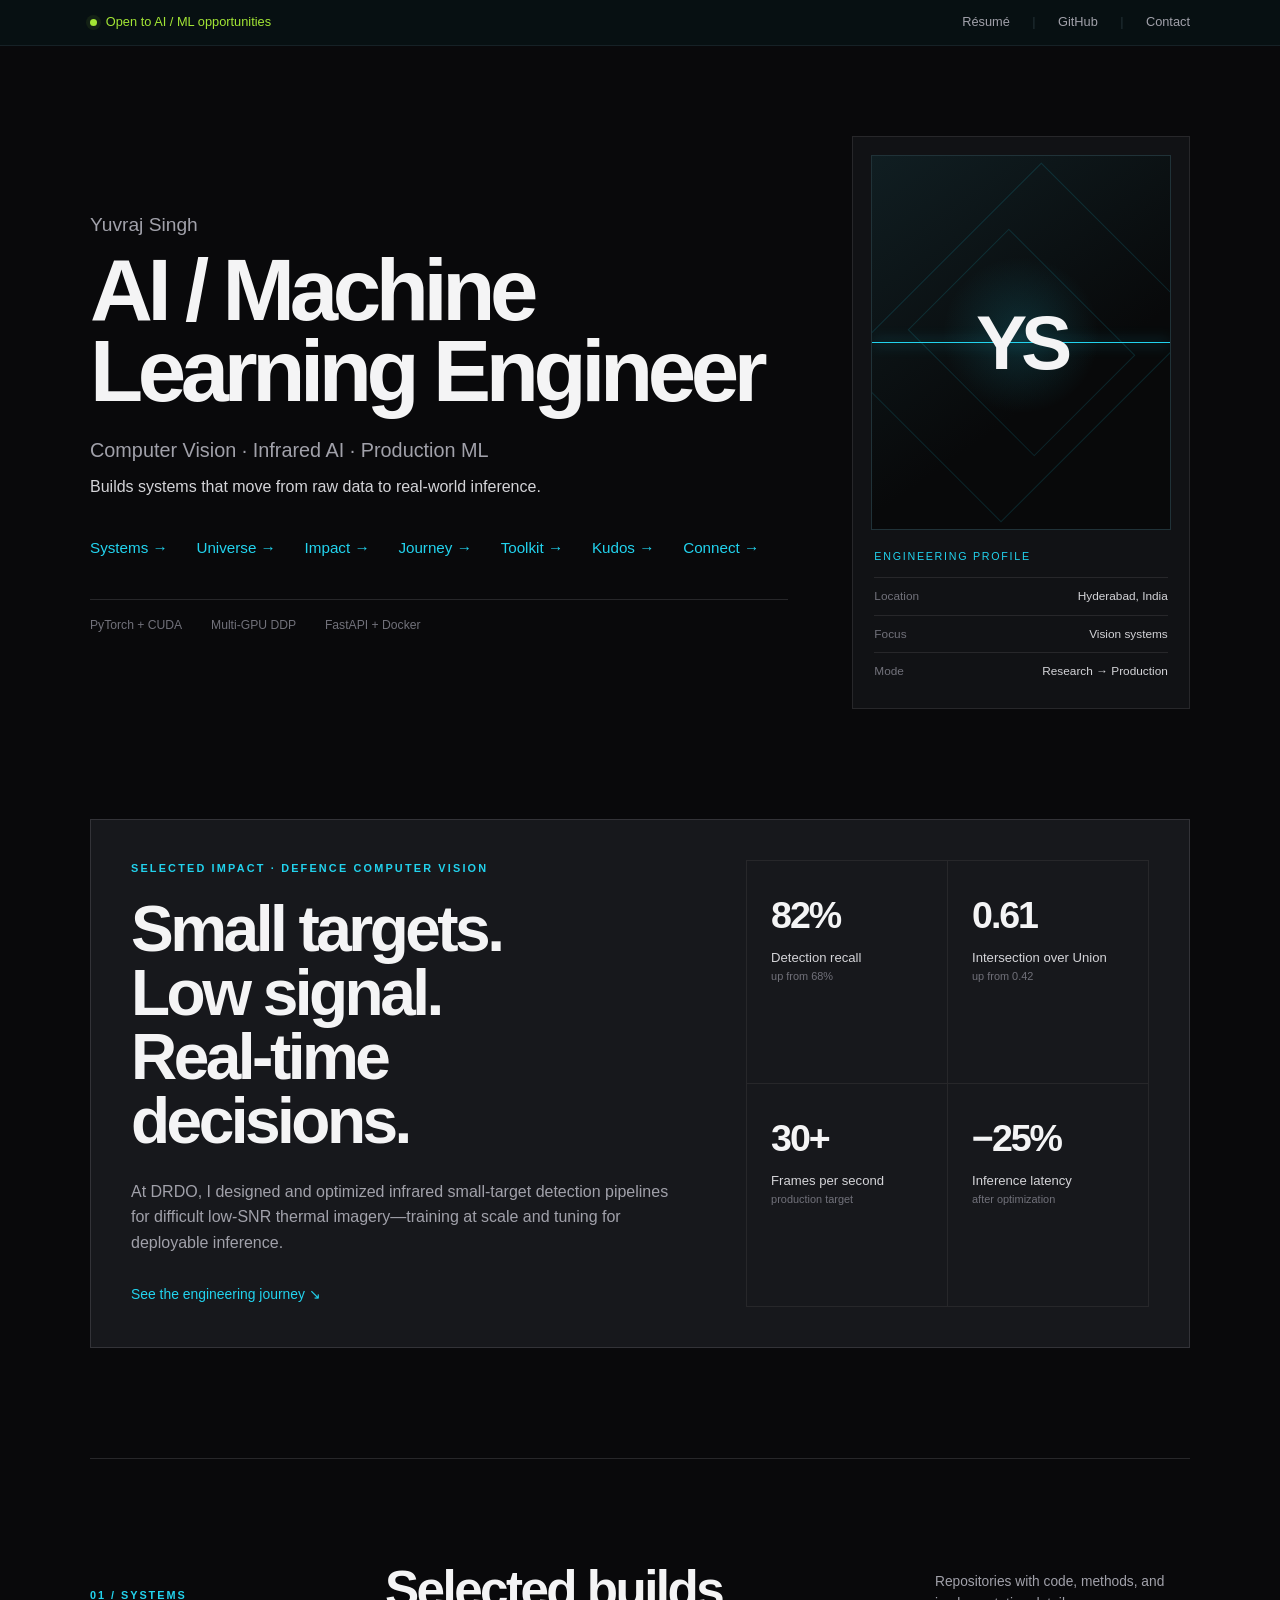
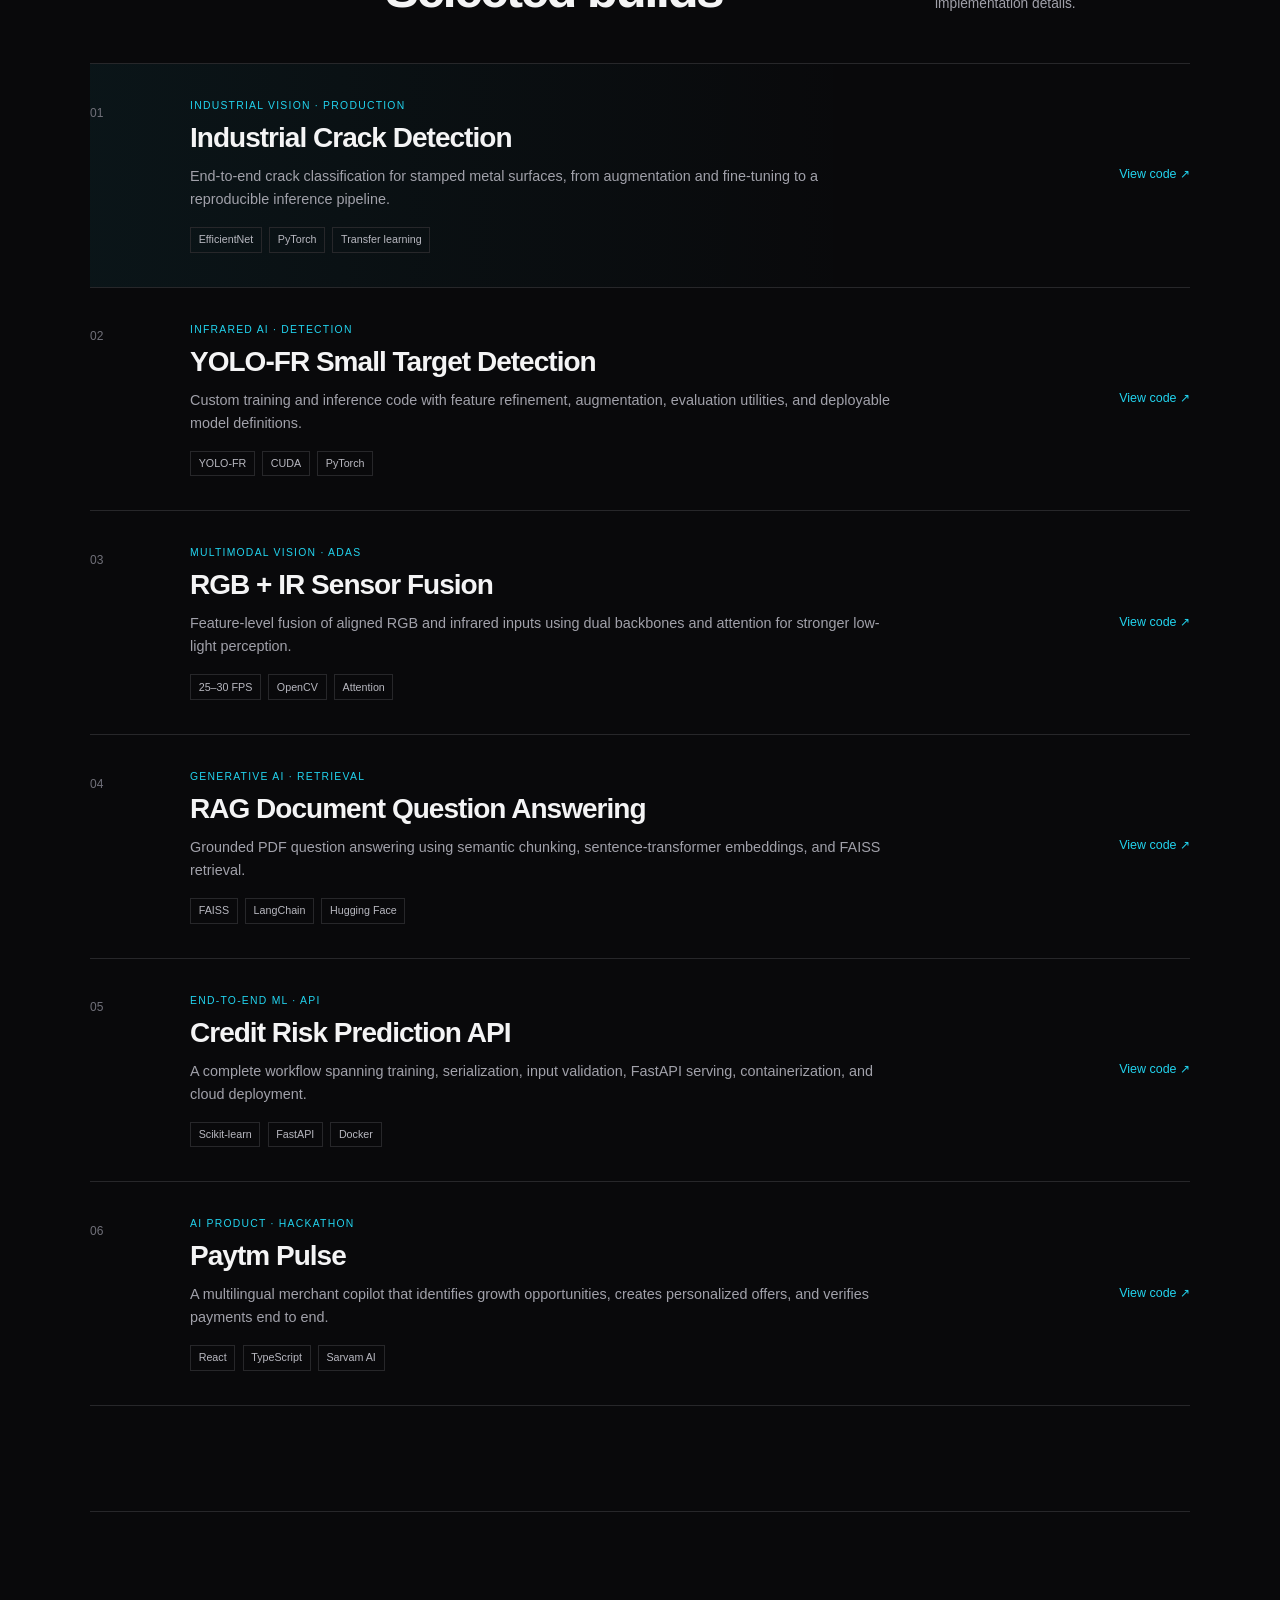
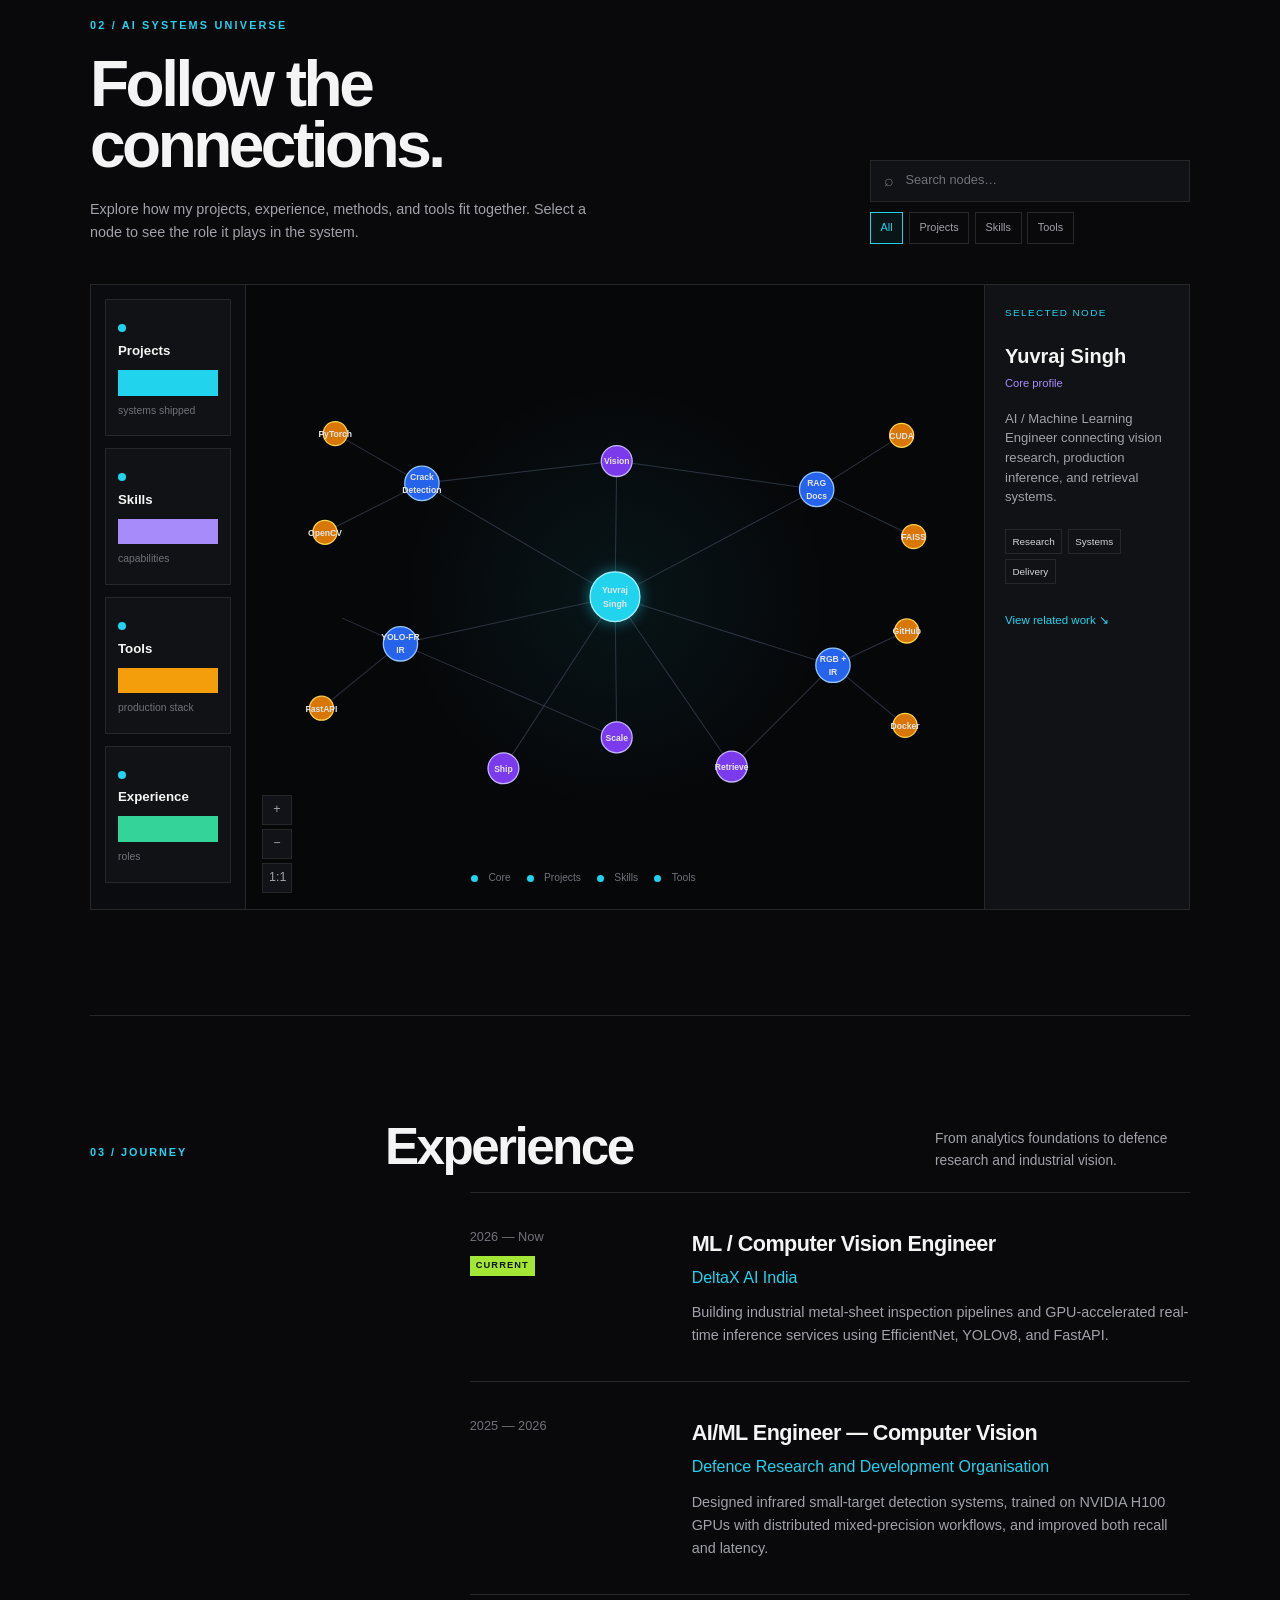
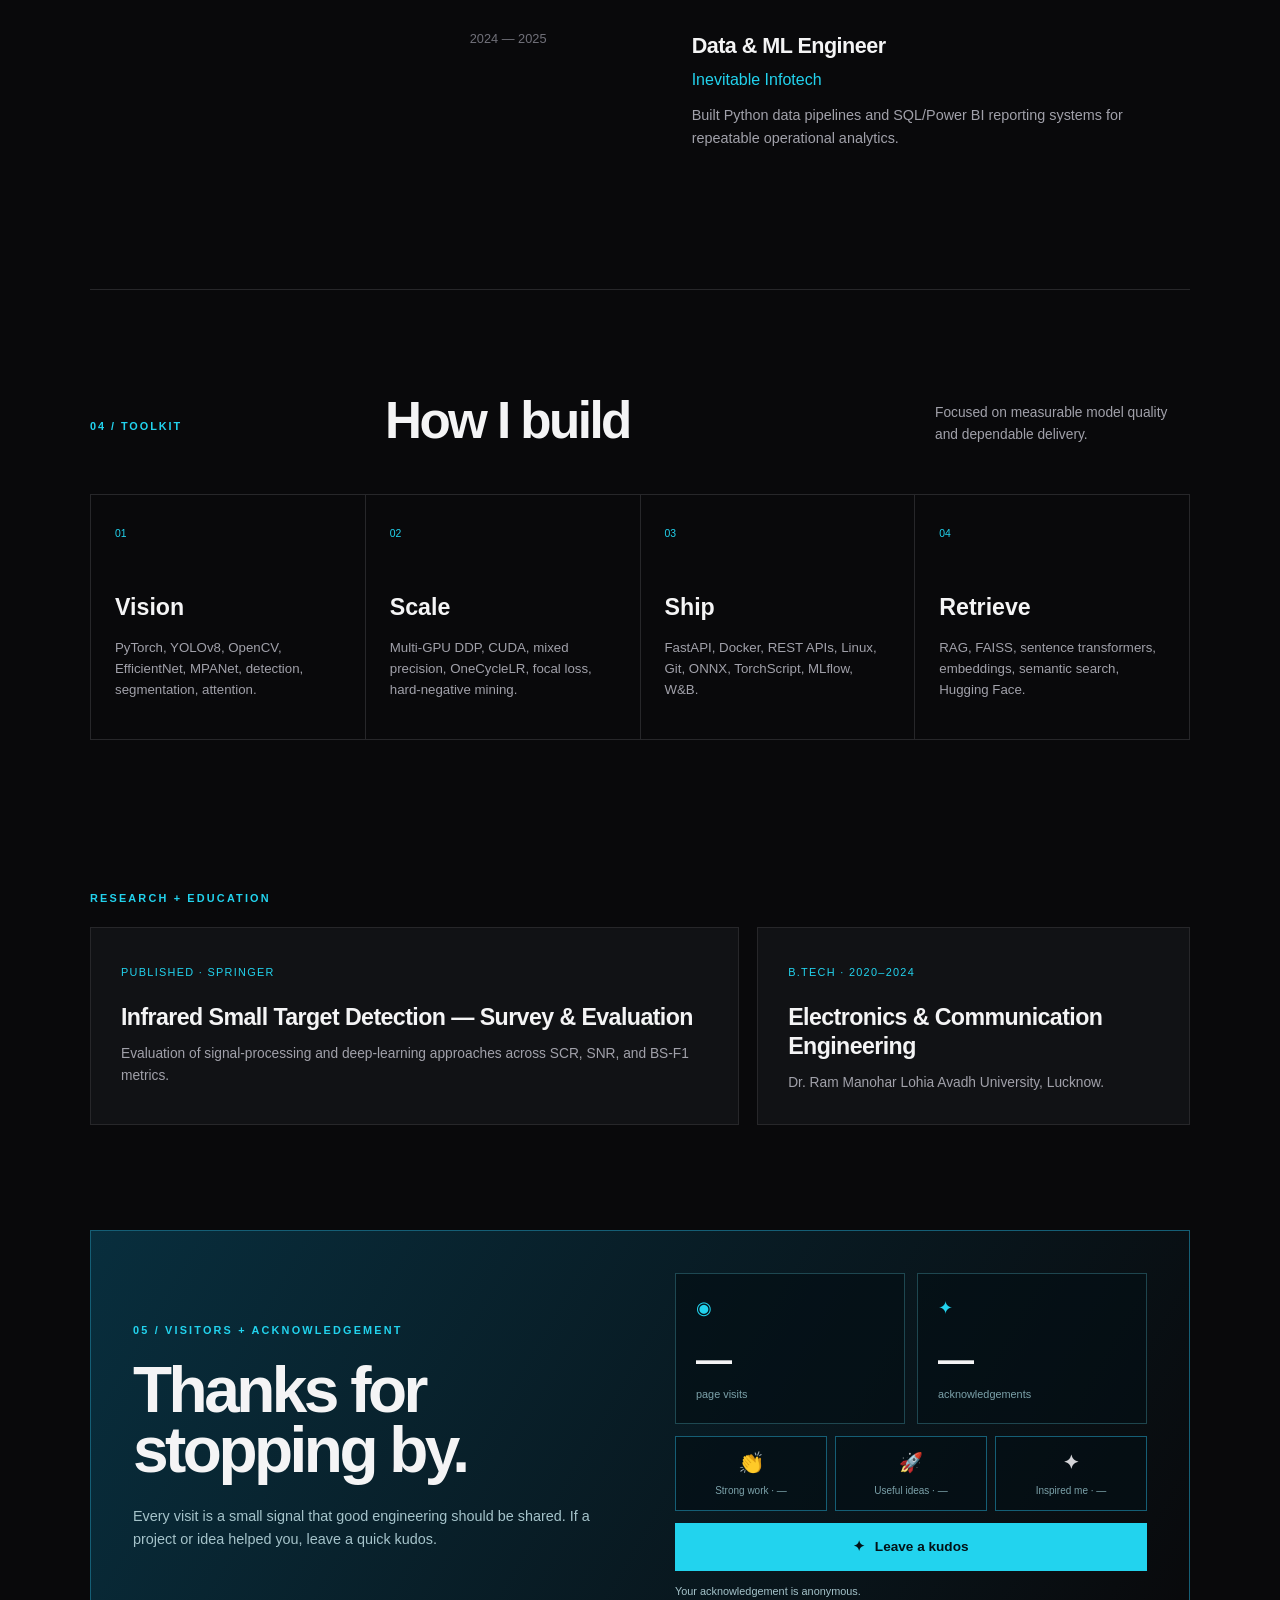
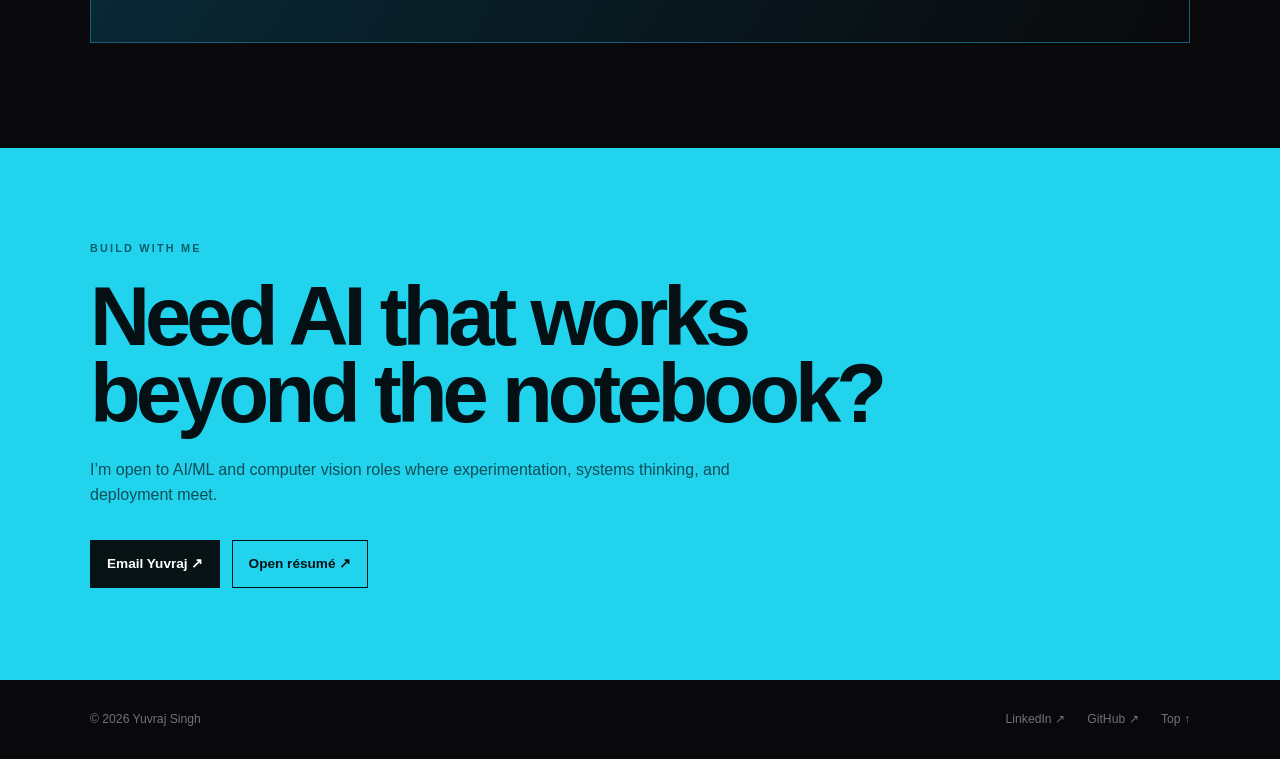
==== commit 5468a82e: "Add files via upload" ====
--- a/index.html
+++ b/index.html
@@ -291,7 +291,7 @@
         <p>Every visit is a small signal that good engineering should be shared. If a project or idea helped you, leave a quick kudos.</p>
       </div>
       <div class="kudos-board">
-        <div class="kudos-stat"><span class="kudos-icon">◉</span><strong id="visit-count">—</strong><small>people have visited</small></div>
+        <div class="kudos-stat"><span class="kudos-icon">◉</span><strong id="visit-count">—</strong><small>page visits</small></div>
         <div class="kudos-stat"><span class="kudos-icon">✦</span><strong id="kudos-count">—</strong><small>acknowledgements</small></div>
         <div class="reaction-row" aria-label="Leave acknowledgement">
           <button class="reaction-button" data-reaction="applause" type="button"><b>👏</b><small>Strong work · <span>—</span></small></button>
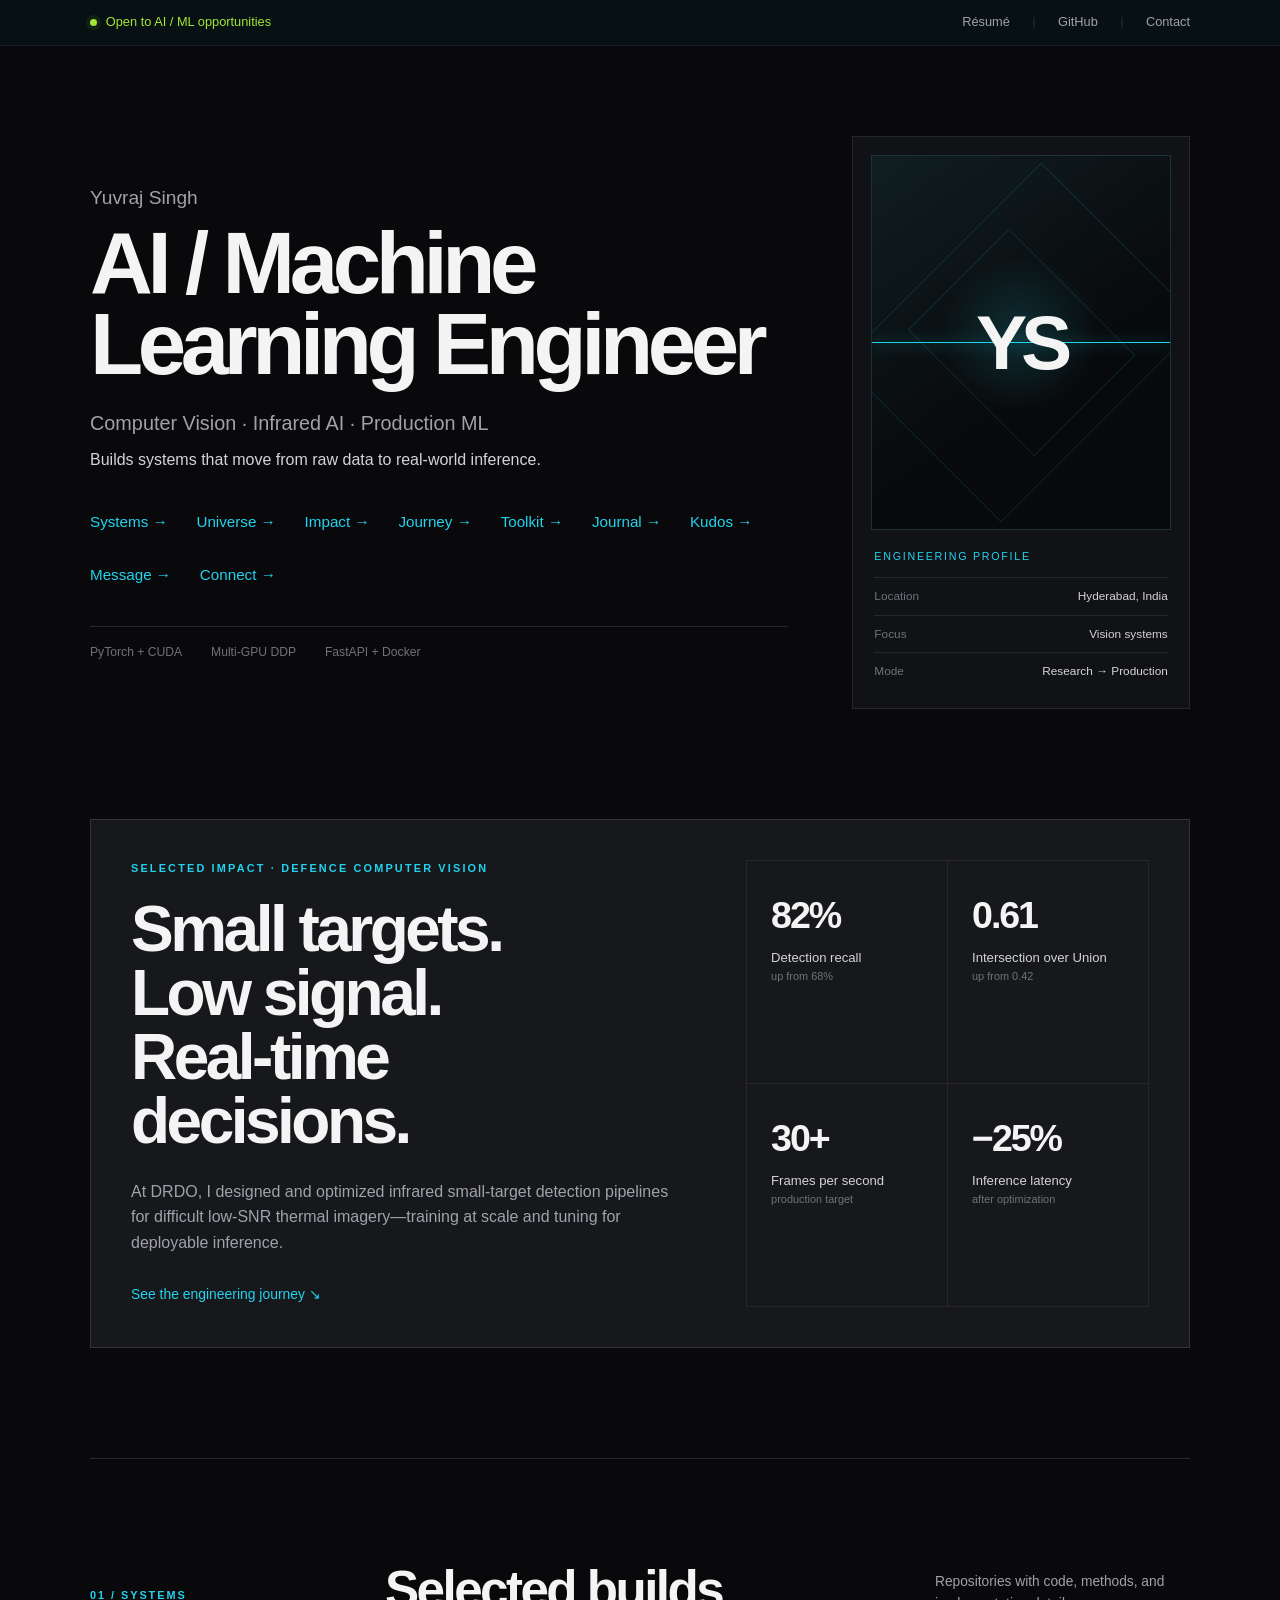
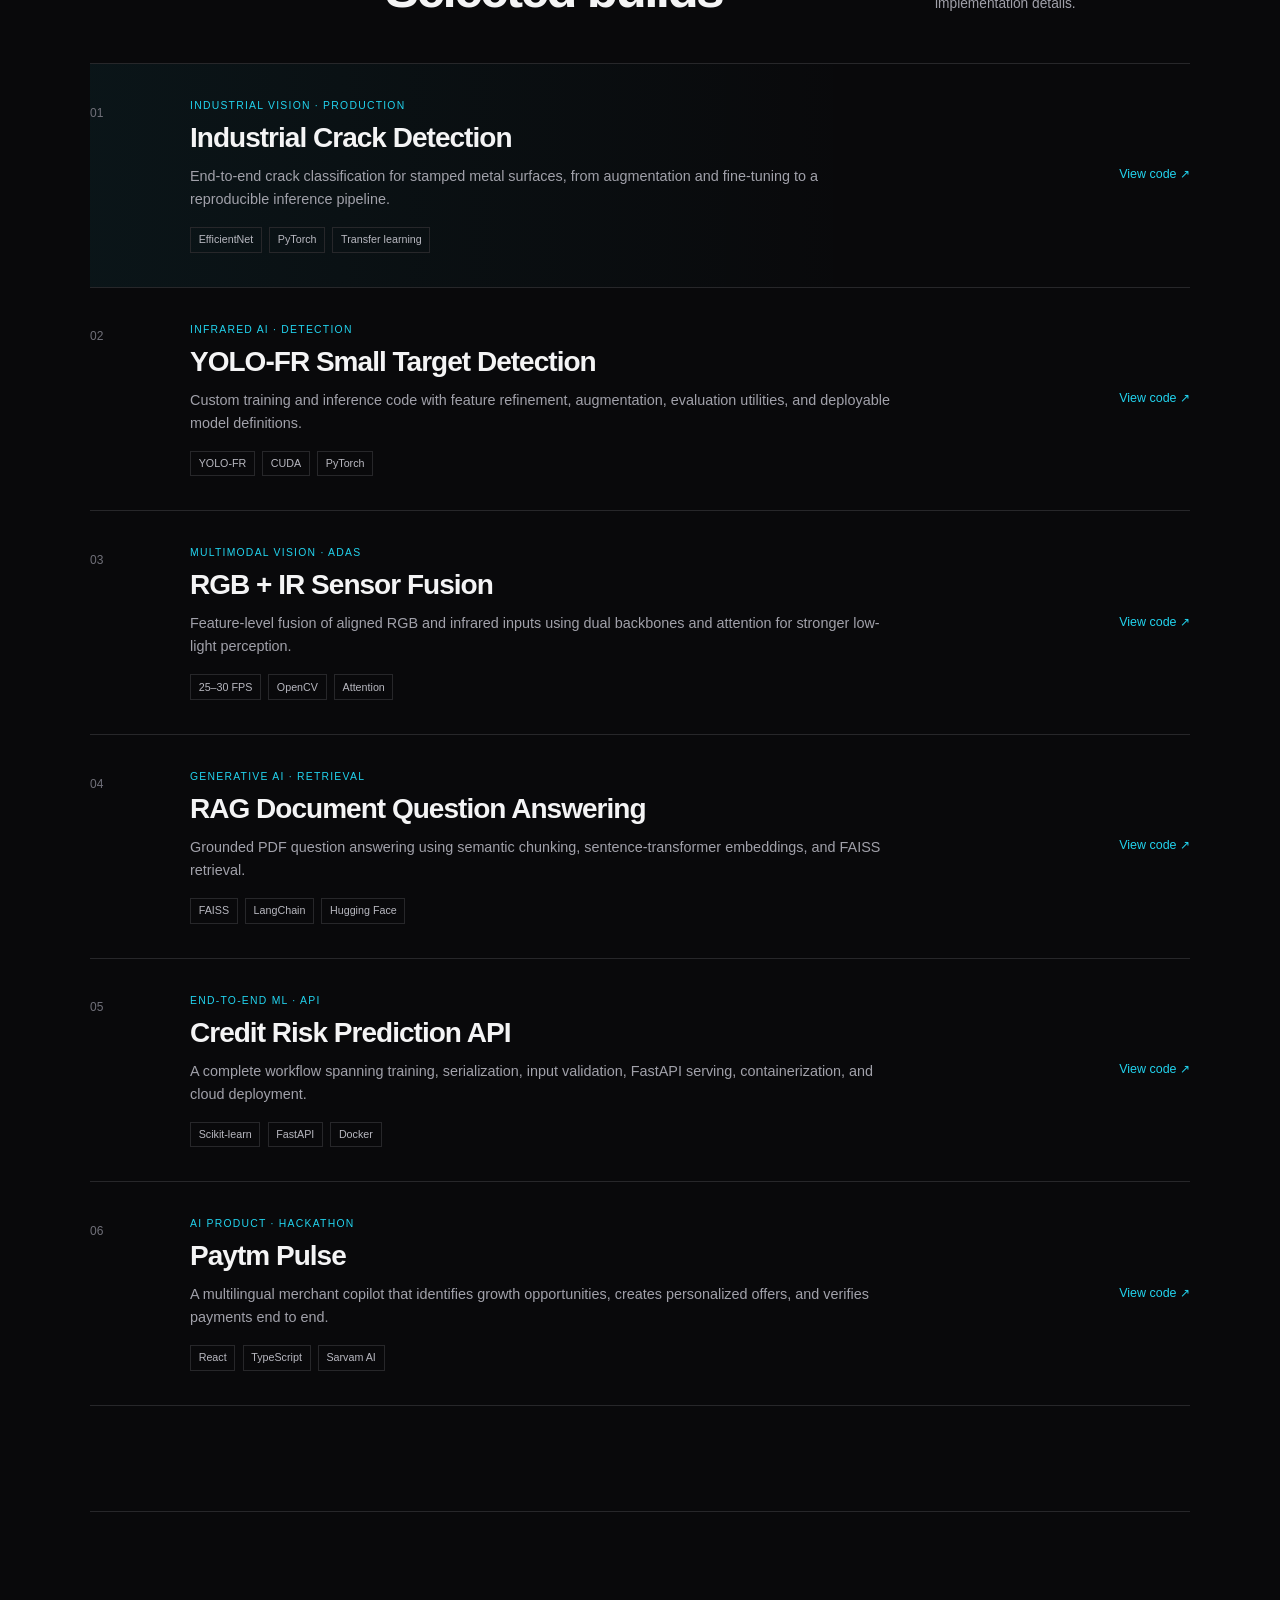
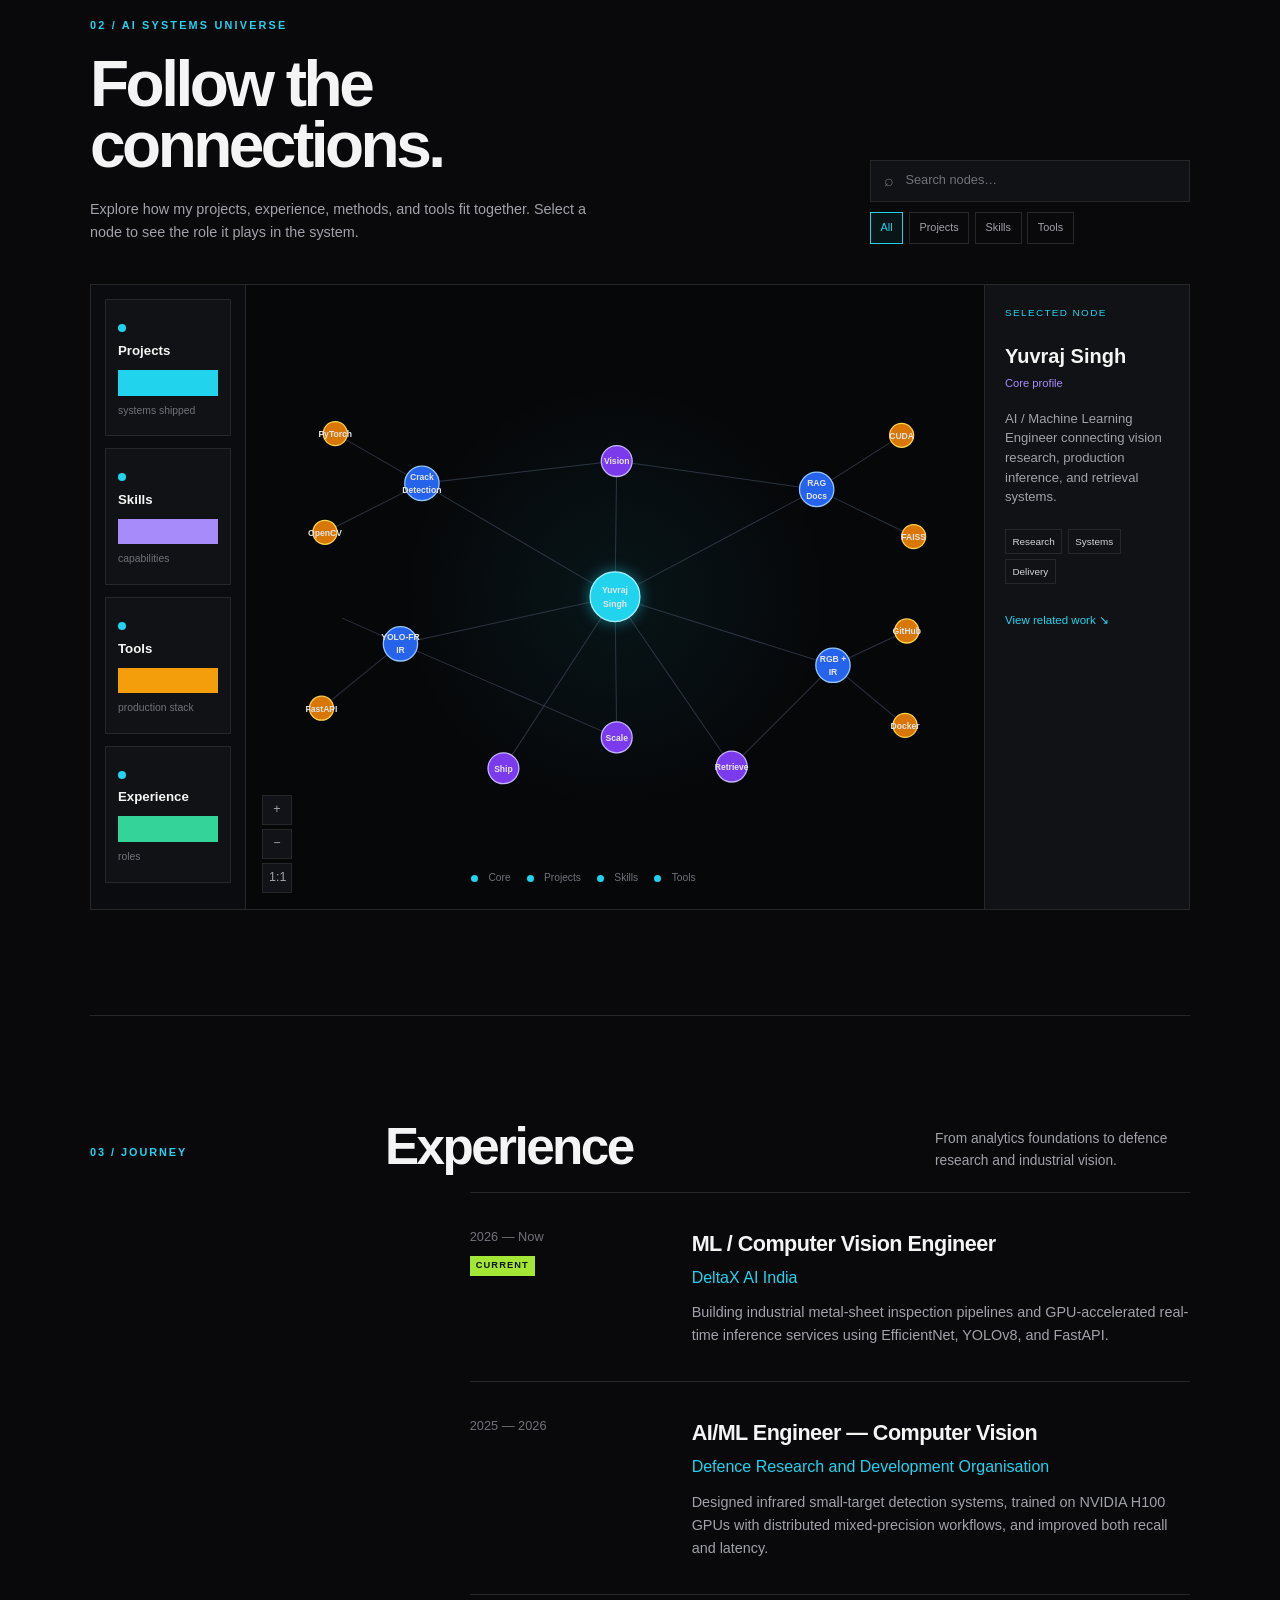
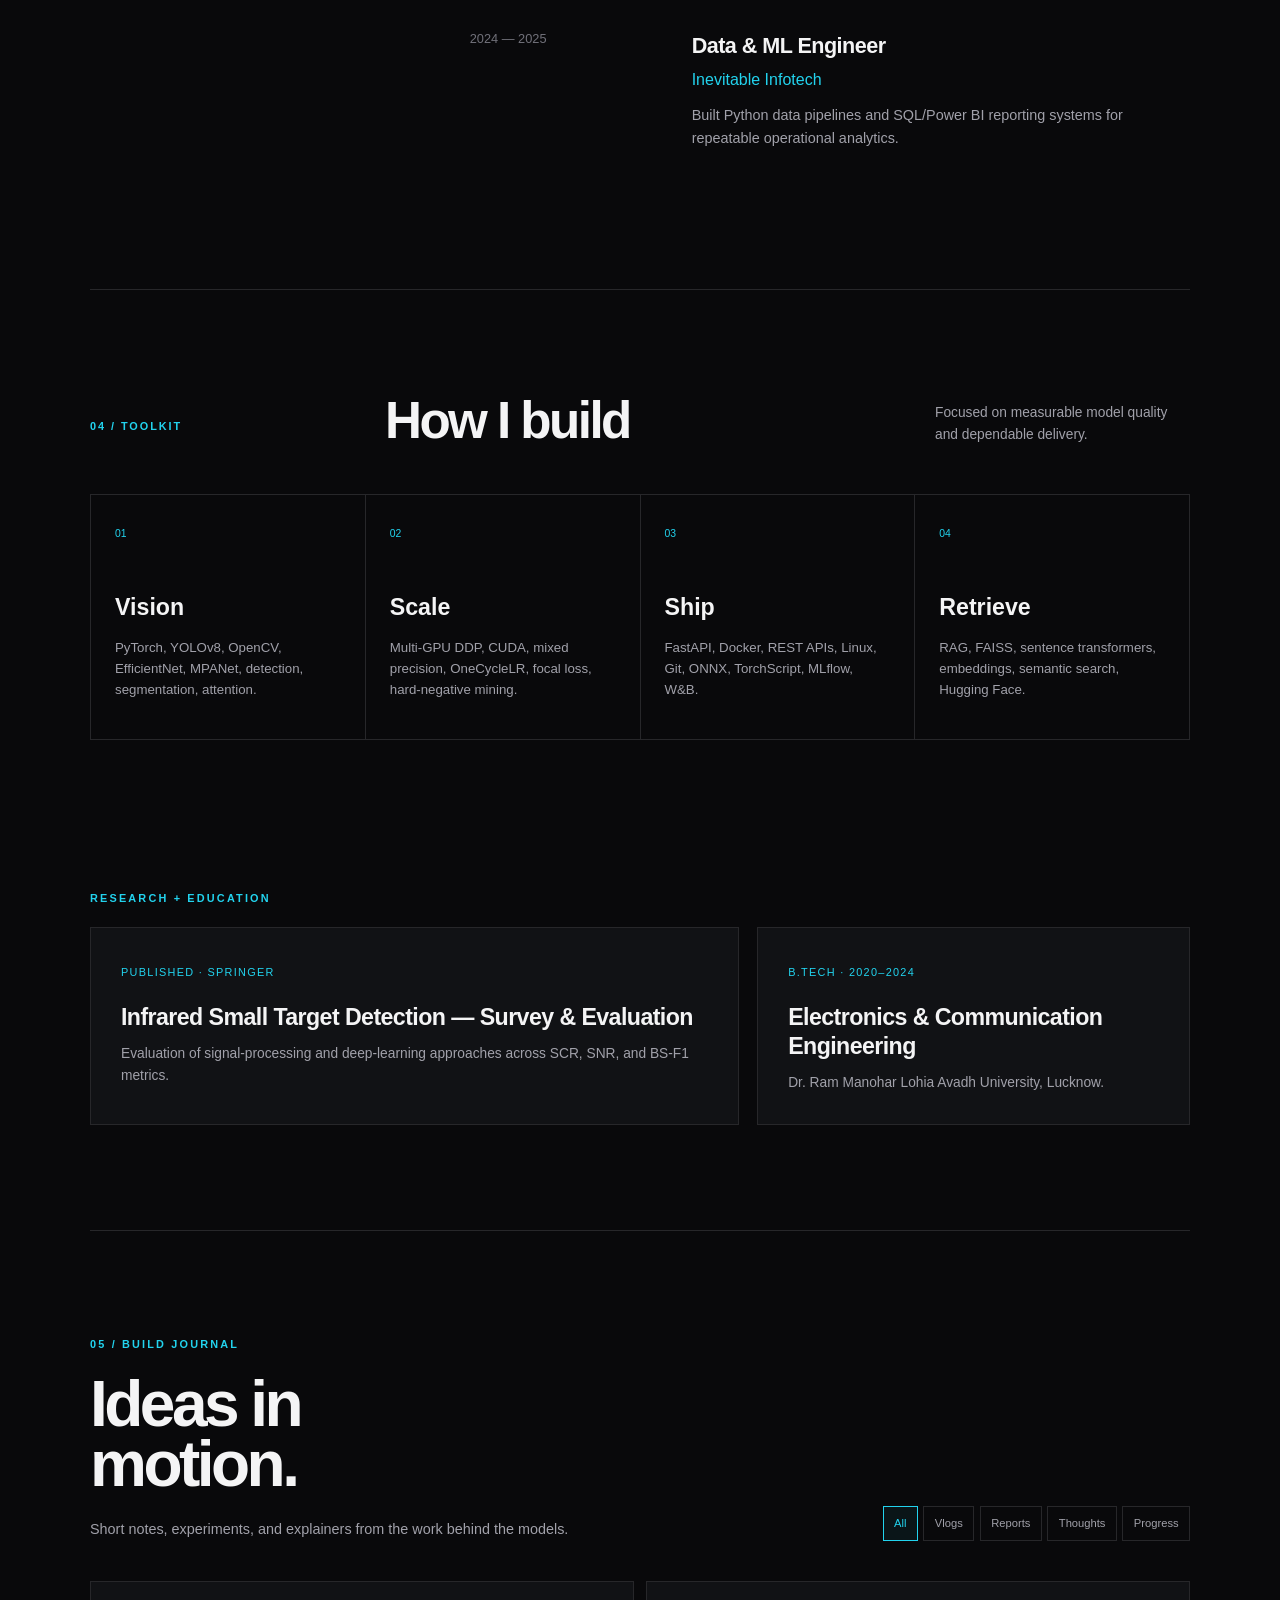
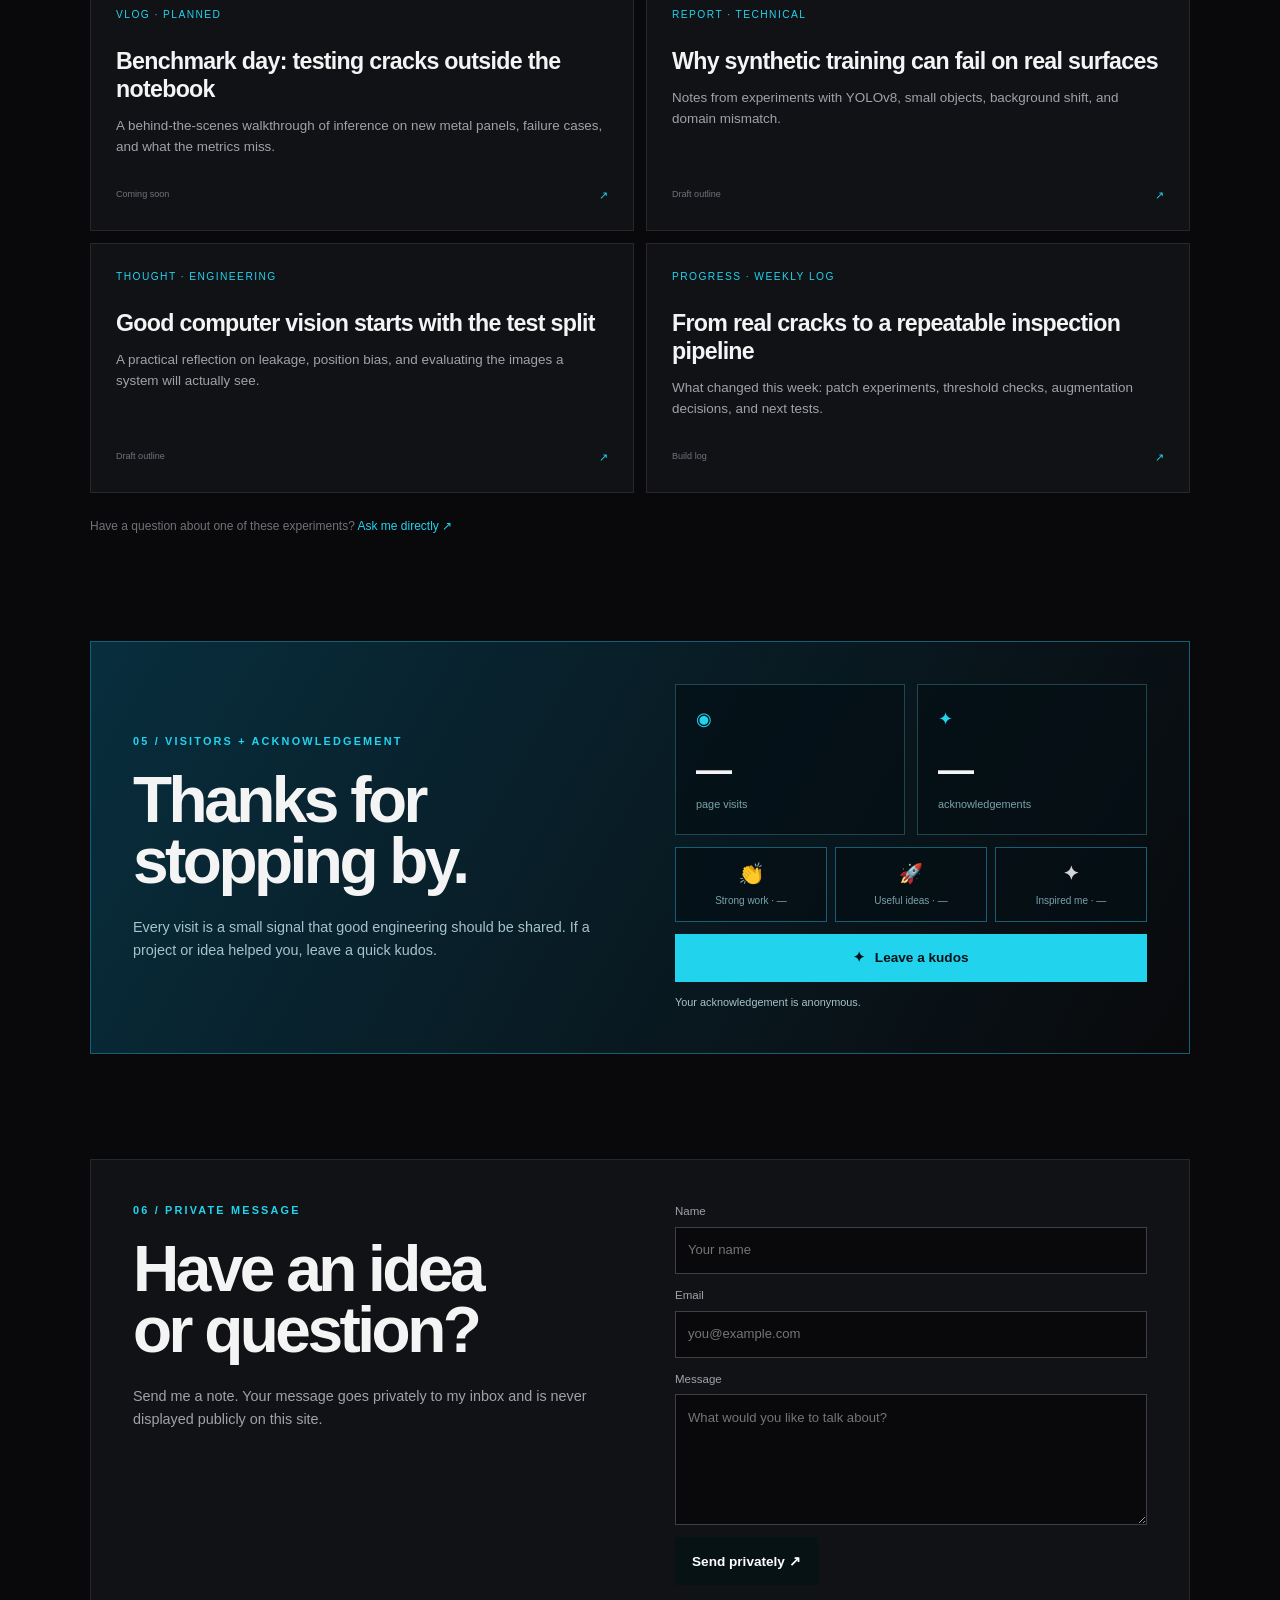
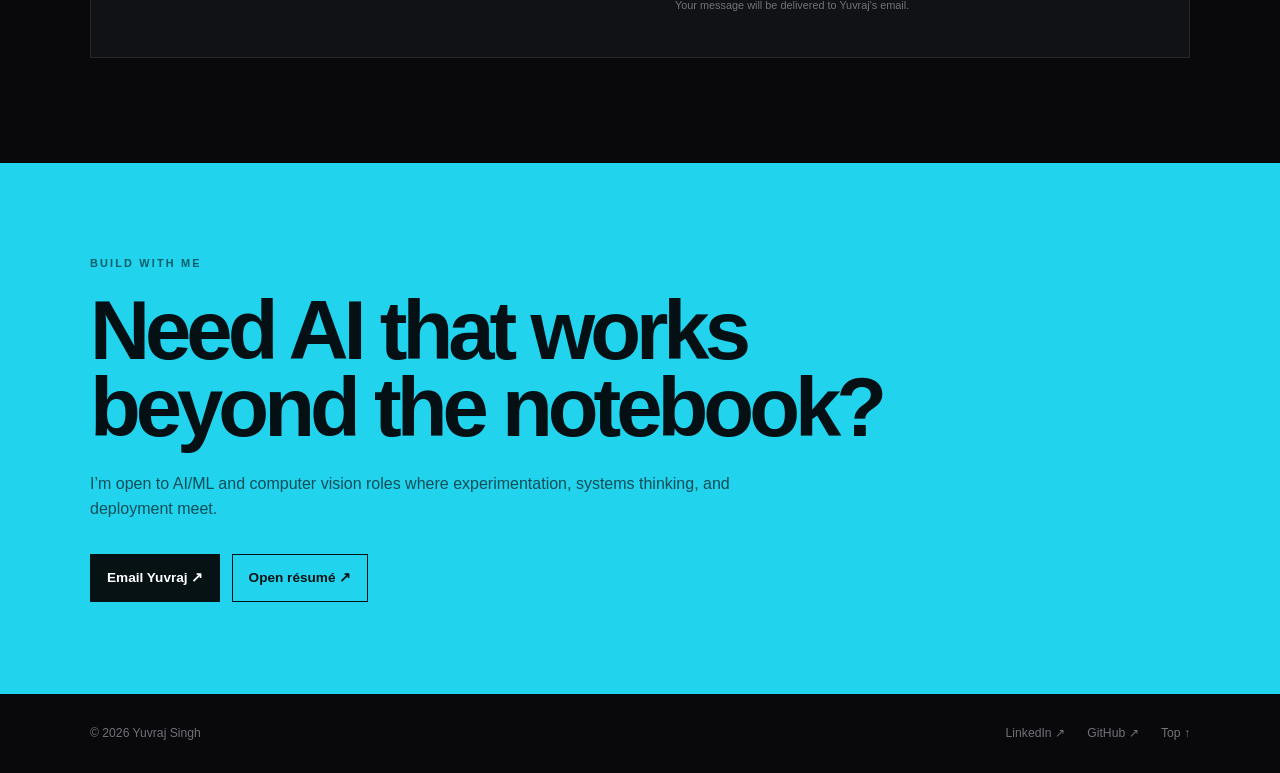
==== commit e0c68f9b: "Add files via upload" ====
--- a/index.html
+++ b/index.html
@@ -16,6 +16,10 @@
     .kudos{max-width:1100px;margin:0 auto 105px;border:1px solid #155e75;background:linear-gradient(120deg,rgba(8,51,68,.88),rgba(9,9,11,.97));padding:42px;display:grid;grid-template-columns:1fr 1fr;gap:70px;align-items:center}.kudos h2{font-size:clamp(2.7rem,5vw,4.7rem);line-height:.95;letter-spacing:-.055em;margin:0}.kudos-copy>p:not(.overline){max-width:520px;color:#a5c3ca;font-size:.9rem;margin:1.5rem 0 0}.kudos-board{display:grid;grid-template-columns:1fr 1fr;gap:12px}.kudos-stat{border:1px solid rgba(103,232,249,.25);background:rgba(3,15,20,.7);padding:20px;min-height:136px}.kudos-icon{display:block;color:#22d3ee;font-size:1.1rem;margin-bottom:1.2rem}.kudos-stat strong{display:block;font-size:2.25rem;line-height:1;letter-spacing:-.05em}.kudos-stat small{display:block;color:#7ca2aa;font-size:.68rem;margin-top:.5rem}.kudos-button{grid-column:1/-1;min-height:48px;border:1px solid #22d3ee;background:#22d3ee;color:#031217;padding:.7rem 1rem;font:inherit;font-size:.85rem;font-weight:800;cursor:pointer}.kudos-button:hover{background:#67e8f9}.kudos-button.is-sent{background:transparent;color:#22d3ee}.kudos-status{grid-column:1/-1;color:#a5c3ca;font-size:.68rem;margin:0}.reaction-row{grid-column:1/-1;display:grid;grid-template-columns:repeat(3,1fr);gap:8px}.reaction-button{border:1px solid #155e75;background:rgba(3,15,20,.7);color:#d4d4d8;padding:.7rem .45rem;cursor:pointer;font:inherit;font-size:.75rem}.reaction-button:hover,.reaction-button.is-sent{border-color:#22d3ee;color:#22d3ee}.reaction-button b{display:block;font-size:1.2rem}.reaction-button small{display:block;color:#7ca2aa;margin-top:.25rem}.reaction-button:disabled{cursor:default}
     @media(max-width:900px){.kudos{margin-left:24px;margin-right:24px;grid-template-columns:1fr;gap:35px}}@media(max-width:650px){.kudos{margin-left:18px;margin-right:18px;padding:25px;gap:30px}.reaction-row{grid-template-columns:1fr}.kudos-board{grid-template-columns:1fr 1fr}}
     .universe{max-width:1100px;margin:0 auto 105px;border-top:1px solid #27272a;padding-top:105px}.universe-heading{display:flex;justify-content:space-between;align-items:end;gap:50px;margin-bottom:40px}.universe-heading h2{font-size:clamp(2.8rem,5vw,4.8rem);line-height:.95;letter-spacing:-.055em;margin:0}.universe-heading>div:first-child>p:last-child{max-width:520px;color:#a1a1aa;font-size:.9rem;margin:1.4rem 0 0}.universe-controls{width:min(320px,100%)}.universe-search{height:42px;display:flex;align-items:center;gap:.6rem;border:1px solid #27272a;background:#111215;padding:0 .8rem;color:#71717a}.universe-search input{min-width:0;width:100%;border:0;outline:0;background:transparent;color:#f4f4f5;font:inherit;font-size:.8rem}.cluster-filters{display:flex;gap:.35rem;flex-wrap:wrap;margin-top:.65rem}.cluster-filter{border:1px solid #27272a;background:transparent;color:#a1a1aa;padding:.4rem .6rem;font:inherit;font-size:.68rem;cursor:pointer}.cluster-filter.active,.cluster-filter:hover{border-color:#22d3ee;color:#22d3ee}.universe-shell{display:grid;grid-template-columns:155px 1fr 205px;min-height:560px;border:1px solid #27272a;background:#060709;overflow:hidden}.cluster-rail{padding:14px;border-right:1px solid #27272a;background:#0b0c0f}.cluster-card{position:relative;border:1px solid #27272a;padding:14px 12px;margin-bottom:12px;background:#111215;min-height:96px}.cluster-card strong{display:block;font-size:.83rem}.cluster-card b{display:block;font-size:1.6rem;line-height:1;margin-top:.55rem}.cluster-card small{color:#71717a;font-size:.65rem}.cluster-card .cluster-dot{display:inline-block;width:8px;height:8px;border-radius:50%;margin-right:.4rem;background:#22d3ee}.graph-stage{position:relative;min-width:0;overflow:hidden;background:radial-gradient(circle at center,rgba(34,211,238,.07),transparent 44%)}.network{width:100%;height:100%;min-height:560px;display:block}.edges line{stroke:#374151;stroke-width:1.2;opacity:.75}.node{cursor:pointer}.node circle{stroke-width:1.5}.node text{fill:#e4e4e7;text-anchor:middle;font-size:10px;pointer-events:none;font-weight:600}.node-core circle{fill:#22d3ee;stroke:#a5f3fc}.node-project circle{fill:#2563eb;stroke:#93c5fd}.node-skill circle{fill:#7c3aed;stroke:#c4b5fd}.node-tool circle{fill:#d97706;stroke:#fcd34d}.node.is-muted{opacity:.12}.insight-panel{border-left:1px solid #27272a;padding:20px;background:#111215}.insight-label{color:#22d3ee;text-transform:uppercase;letter-spacing:.14em;font-size:.62rem;margin:0 0 1.4rem}.insight-panel h3{font-size:1.25rem;line-height:1.2;margin:0}.insight-meta{color:#a78bfa;font-size:.7rem;margin:.45rem 0 1rem}.insight-panel>p:not(.insight-label):not(.insight-meta){color:#a1a1aa;font-size:.82rem;line-height:1.5}.graph-zoom{position:absolute;left:16px;bottom:16px;display:flex;flex-direction:column;gap:4px}.graph-zoom button{width:30px;height:30px;border:1px solid #27272a;background:#111318;color:#a1a1aa;cursor:pointer}.graph-legend{position:absolute;left:110px;bottom:22px;display:flex;gap:1rem;color:#71717a;font-size:.64rem}.graph-legend i{display:inline-block;width:7px;height:7px;border-radius:50%;margin-right:.3rem;background:#22d3ee}
+    .journal{max-width:1100px;margin:0 auto 105px;border-top:1px solid #27272a;padding-top:105px}.journal-heading{display:flex;justify-content:space-between;align-items:end;gap:40px;margin-bottom:40px}.journal-heading h2{font-size:clamp(2.7rem,5vw,4.7rem);line-height:.95;letter-spacing:-.055em;margin:0}.journal-heading>div:first-child>p:last-child{color:#a1a1aa;font-size:.9rem;margin:1.4rem 0 0}.journal-tabs{display:flex;gap:.35rem;flex-wrap:wrap;justify-content:flex-end}.journal-tab{border:1px solid #27272a;background:transparent;color:#a1a1aa;padding:.45rem .65rem;font:inherit;font-size:.7rem;cursor:pointer}.journal-tab.active,.journal-tab:hover{border-color:#22d3ee;color:#22d3ee;background:rgba(34,211,238,.06)}.journal-grid{display:grid;grid-template-columns:1fr 1fr;gap:12px}.journal-card{border:1px solid #27272a;background:#111215;padding:25px;min-height:250px;display:flex;flex-direction:column;transition:transform .2s,border-color .2s}.journal-card:hover{transform:translateY(-3px);border-color:#155e75}.journal-card.is-hidden{display:none}.journal-type{color:#22d3ee;text-transform:uppercase;letter-spacing:.14em;font-size:.64rem}.journal-card h3{font-size:1.45rem;line-height:1.22;letter-spacing:-.03em;margin:1.5rem 0 .7rem}.journal-card p{color:#a1a1aa;font-size:.84rem;margin:0}.journal-card>div{margin-top:auto;padding-top:1.5rem;display:flex;justify-content:space-between;color:#71717a;font-size:.68rem}.journal-card>div span{color:#22d3ee}.journal-note{color:#71717a;font-size:.75rem;margin:1.5rem 0 0}.journal-note a{color:#22d3ee}
+    @media(max-width:900px){.journal{margin-left:24px;margin-right:24px}.journal-heading{align-items:start;flex-direction:column}.journal-tabs{justify-content:flex-start}}@media(max-width:650px){.journal{margin-left:18px;margin-right:18px;padding-top:75px}.journal-grid{grid-template-columns:1fr}.journal-heading h2{font-size:3.4rem}}
+    .message{max-width:1100px;margin:0 auto 105px;border:1px solid #27272a;background:#111215;padding:42px;display:grid;grid-template-columns:1fr 1fr;gap:70px}.message h2{font-size:clamp(2.7rem,5vw,4.7rem);line-height:.95;letter-spacing:-.055em;margin:0}.message-copy>p:not(.overline){max-width:520px;color:#a1a1aa;font-size:.9rem;margin:1.5rem 0 0}.message-form{display:grid;gap:12px}.message-form label{color:#a1a1aa;font-size:.72rem}.message-form input:not(.honeypot),.message-form textarea{display:block;width:100%;margin-top:.4rem;border:1px solid #3f3f46;background:#09090b;color:#f4f4f5;padding:.75rem;font:inherit;font-size:.82rem;outline:none}.message-form input:focus,.message-form textarea:focus{border-color:#22d3ee}.message-form textarea{resize:vertical}.message-form .button{justify-self:start;cursor:pointer}.message-note{color:#71717a;font-size:.68rem;margin:0}.honeypot{position:absolute;left:-9999px;opacity:0}
+    @media(max-width:900px){.message{margin-left:24px;margin-right:24px;grid-template-columns:1fr;gap:35px}}@media(max-width:650px){.message{margin-left:18px;margin-right:18px;padding:25px}}
   </style>
   <script type="application/ld+json">
   {
@@ -59,7 +63,9 @@
           <a href="#impact">Impact <span>→</span></a>
           <a href="#journey">Journey <span>→</span></a>
           <a href="#toolkit">Toolkit <span>→</span></a>
+          <a href="#journal">Journal <span>→</span></a>
           <a href="#kudos">Kudos <span>→</span></a>
+          <a href="#message">Message <span>→</span></a>
           <a href="#contact">Connect <span>→</span></a>
         </nav>
         <div class="proof-strip" aria-label="Professional focus">
@@ -284,6 +290,26 @@
       </div>
     </section>
 
+    <section class="journal" id="journal">
+      <div class="journal-heading">
+        <div><p class="overline">05 / Build journal</p><h2>Ideas in<br>motion.</h2><p>Short notes, experiments, and explainers from the work behind the models.</p></div>
+        <div class="journal-tabs" role="tablist" aria-label="Journal categories">
+          <button class="journal-tab active" data-journal-filter="all" type="button">All</button>
+          <button class="journal-tab" data-journal-filter="vlog" type="button">Vlogs</button>
+          <button class="journal-tab" data-journal-filter="report" type="button">Reports</button>
+          <button class="journal-tab" data-journal-filter="thought" type="button">Thoughts</button>
+          <button class="journal-tab" data-journal-filter="progress" type="button">Progress</button>
+        </div>
+      </div>
+      <div class="journal-grid">
+        <article class="journal-card" data-journal-type="vlog"><span class="journal-type">Vlog · Planned</span><h3>Benchmark day: testing cracks outside the notebook</h3><p>A behind-the-scenes walkthrough of inference on new metal panels, failure cases, and what the metrics miss.</p><div><small>Coming soon</small><span>↗</span></div></article>
+        <article class="journal-card" data-journal-type="report"><span class="journal-type">Report · Technical</span><h3>Why synthetic training can fail on real surfaces</h3><p>Notes from experiments with YOLOv8, small objects, background shift, and domain mismatch.</p><div><small>Draft outline</small><span>↗</span></div></article>
+        <article class="journal-card" data-journal-type="thought"><span class="journal-type">Thought · Engineering</span><h3>Good computer vision starts with the test split</h3><p>A practical reflection on leakage, position bias, and evaluating the images a system will actually see.</p><div><small>Draft outline</small><span>↗</span></div></article>
+        <article class="journal-card" data-journal-type="progress"><span class="journal-type">Progress · Weekly log</span><h3>From real cracks to a repeatable inspection pipeline</h3><p>What changed this week: patch experiments, threshold checks, augmentation decisions, and next tests.</p><div><small>Build log</small><span>↗</span></div></article>
+      </div>
+      <p class="journal-note">Have a question about one of these experiments? <a href="mailto:yuvrajdrmlau@gmail.com">Ask me directly ↗</a></p>
+    </section>
+
     <section class="kudos" id="kudos">
       <div class="kudos-copy">
         <p class="overline">05 / Visitors + acknowledgement</p>
@@ -303,6 +329,26 @@
       </div>
     </section>
 
+    <section class="message" id="message">
+      <div class="message-copy">
+        <p class="overline">06 / Private message</p>
+        <h2>Have an idea<br>or question?</h2>
+        <p>Send me a note. Your message goes privately to my inbox and is never displayed publicly on this site.</p>
+      </div>
+      <form class="message-form" action="https://formsubmit.co/yuvrajdrmlau@gmail.com" method="POST">
+        <input type="hidden" name="_subject" value="New message from Yuvraj's portfolio">
+        <input type="hidden" name="_template" value="table">
+        <input type="hidden" name="_captcha" value="true">
+        <input type="hidden" name="_next" value="https://yuvrajsinghdrmlau.github.io/yuvrajprofile.github.io/#message-sent">
+        <input type="text" name="_honey" tabindex="-1" autocomplete="off" aria-hidden="true" class="honeypot">
+        <label>Name<input type="text" name="name" autocomplete="name" required placeholder="Your name"></label>
+        <label>Email<input type="email" name="email" autocomplete="email" required placeholder="you@example.com"></label>
+        <label>Message<textarea name="message" rows="5" required placeholder="What would you like to talk about?"></textarea></label>
+        <button class="button" type="submit">Send privately ↗</button>
+        <p class="message-note" id="message-sent">Your message will be delivered to Yuvraj's email.</p>
+      </form>
+    </section>
+
     <section class="contact" id="contact">
       <p class="overline">Build with me</p>
       <h2>Need AI that works<br>beyond the notebook?</h2>
--- a/styles.css
+++ b/styles.css
@@ -13,3 +13,5 @@
 .kudos{max-width:var(--max);margin:0 auto 105px;border:1px solid #155e75;background:linear-gradient(120deg,rgba(8,51,68,.8),rgba(9,9,11,.95));padding:42px;display:grid;grid-template-columns:1fr 1fr;gap:70px;align-items:center}.kudos h2{font-size:clamp(2.7rem,5vw,4.7rem);line-height:.95;letter-spacing:-.055em;margin:0}.kudos-copy>p:not(.overline){max-width:520px;color:#a5c3ca;font-size:.9rem;margin:1.5rem 0 0}.kudos-board{display:grid;grid-template-columns:1fr 1fr;gap:12px}.kudos-stat{border:1px solid rgba(103,232,249,.18);background:rgba(3,15,20,.6);padding:20px;min-height:136px}.kudos-icon{display:block;color:var(--cyan);font-size:1.1rem;margin-bottom:1.2rem}.kudos-stat strong{display:block;font-size:2.25rem;line-height:1;letter-spacing:-.05em}.kudos-stat small{display:block;color:#7ca2aa;font-size:.68rem;margin-top:.5rem}.kudos-button{grid-column:1/-1;min-height:48px;border:1px solid var(--cyan);background:var(--cyan);color:#031217;font:inherit;font-size:.85rem;font-weight:800;cursor:pointer;transition:transform .2s,background .2s}.kudos-button span{margin-right:.35rem}.kudos-button:hover{transform:translateY(-2px);background:#67e8f9}.kudos-button.is-sent{background:transparent;color:var(--cyan)}.kudos-status{grid-column:1/-1;color:#7ca2aa;font-size:.68rem;margin:0}.kudos-status.is-success{color:var(--lime)}
 @media(max-width:900px){.kudos{margin-left:24px;margin-right:24px;grid-template-columns:1fr;gap:35px}.kudos-board{max-width:620px}}
 @media(max-width:650px){.kudos{margin-left:18px;margin-right:18px;padding:25px;gap:30px}.kudos-board{grid-template-columns:1fr 1fr}.kudos-stat{padding:15px;min-height:120px}.kudos-stat strong{font-size:1.8rem}}
+.message{max-width:var(--max);margin:0 auto 105px;border:1px solid var(--line);background:var(--panel);padding:42px;display:grid;grid-template-columns:1fr 1fr;gap:70px}.message h2{font-size:clamp(2.7rem,5vw,4.7rem);line-height:.95;letter-spacing:-.055em;margin:0}.message-copy>p:not(.overline){max-width:520px;color:var(--muted);font-size:.9rem;margin:1.5rem 0 0}.message-form{display:grid;gap:12px}.message-form label{color:var(--muted);font-size:.72rem}.message-form input:not(.honeypot),.message-form textarea{display:block;width:100%;margin-top:.4rem;border:1px solid #3f3f46;background:var(--bg);color:var(--ink);padding:.75rem;font:inherit;font-size:.82rem;outline:none}.message-form input:focus,.message-form textarea:focus{border-color:var(--cyan)}.message-form textarea{resize:vertical}.message-form .button{justify-self:start;cursor:pointer}.message-note{color:var(--dim);font-size:.68rem;margin:0}.honeypot{position:absolute;left:-9999px;opacity:0}
+@media(max-width:900px){.message{margin-left:24px;margin-right:24px;grid-template-columns:1fr;gap:35px}}@media(max-width:650px){.message{margin-left:18px;margin-right:18px;padding:25px}}
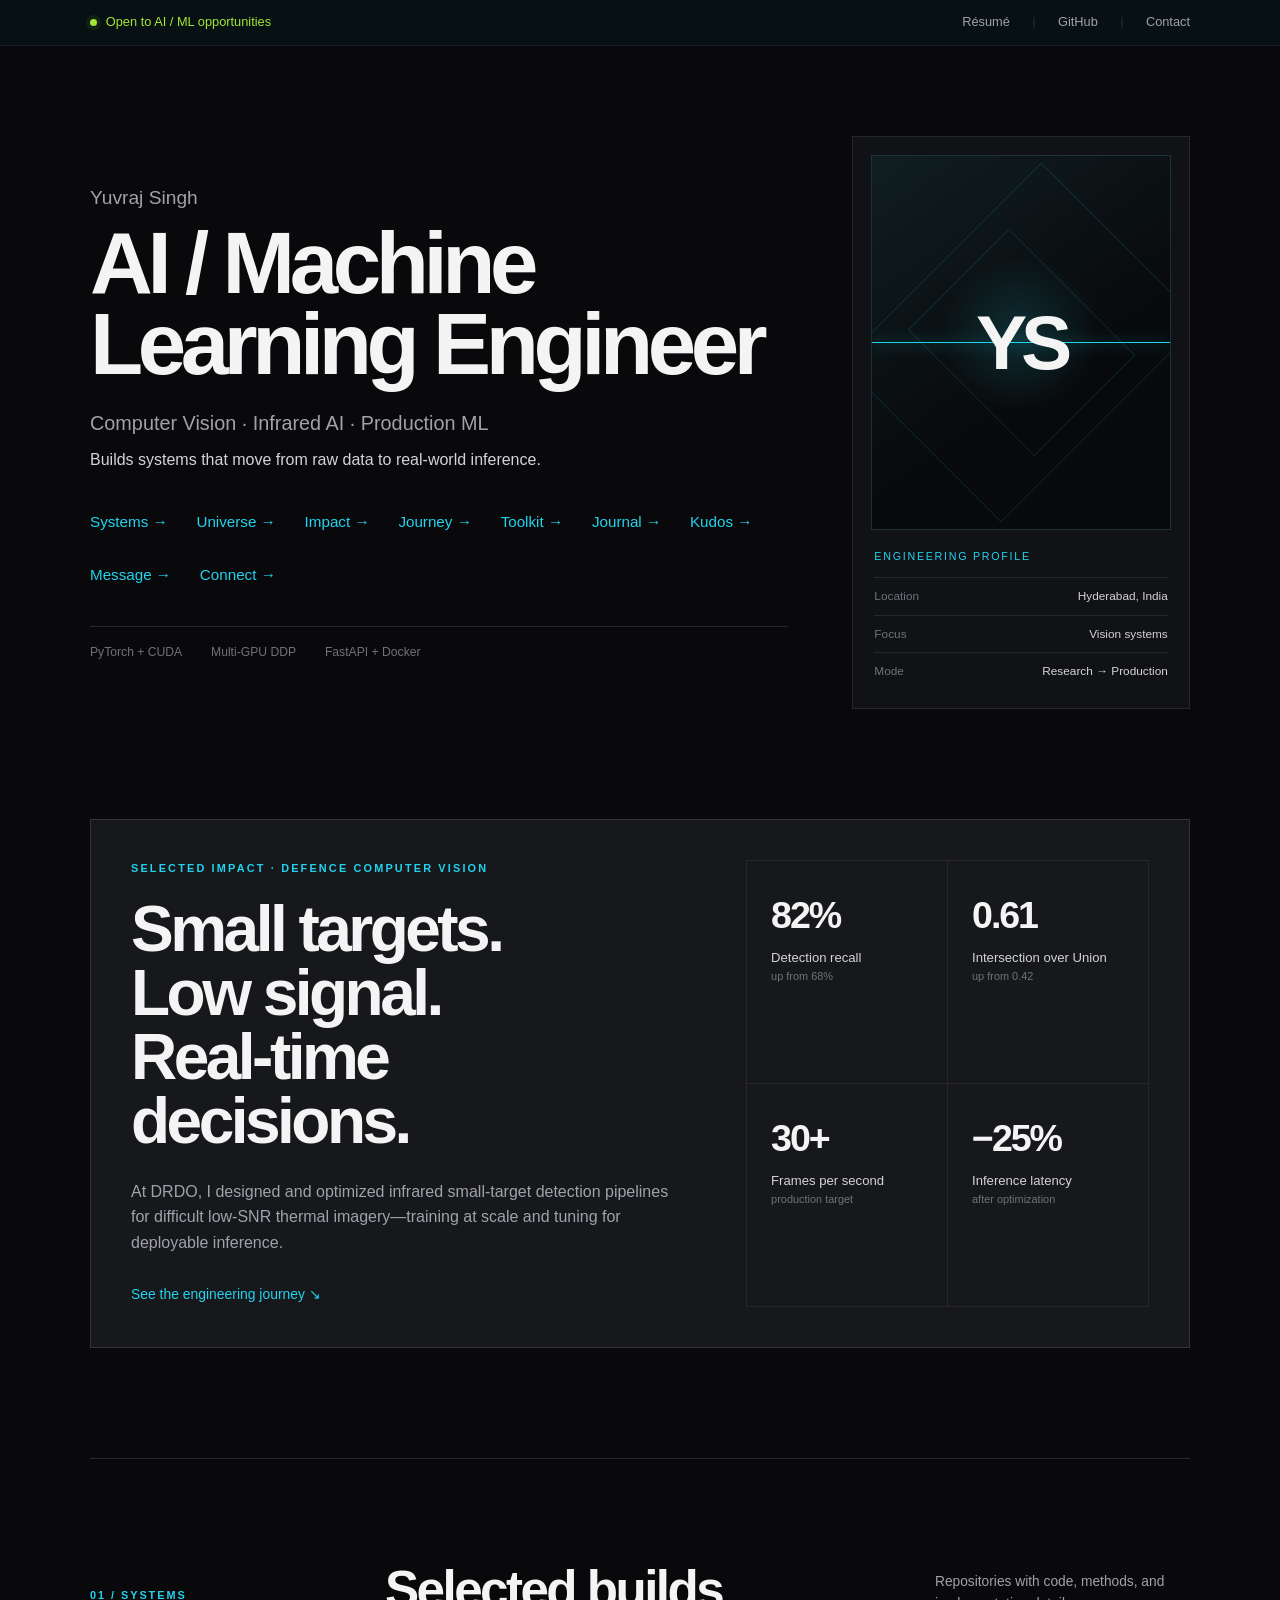
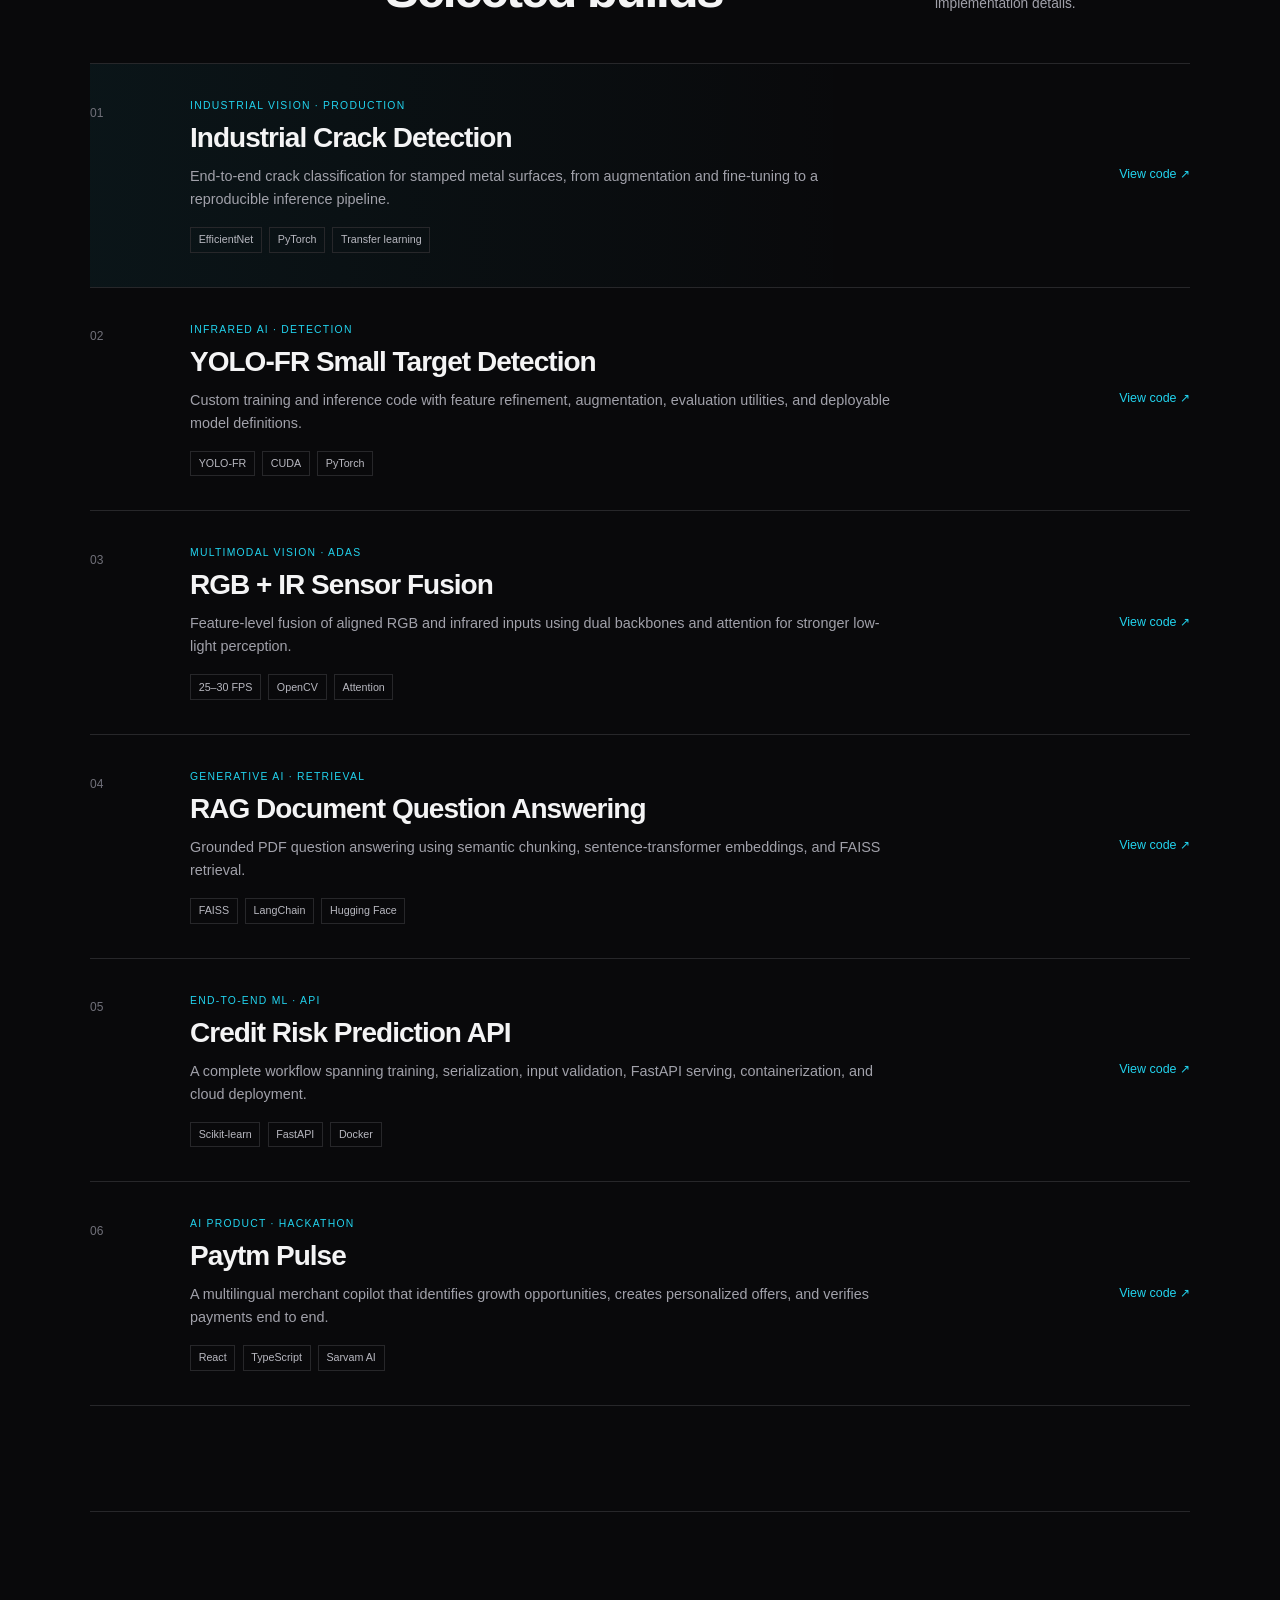
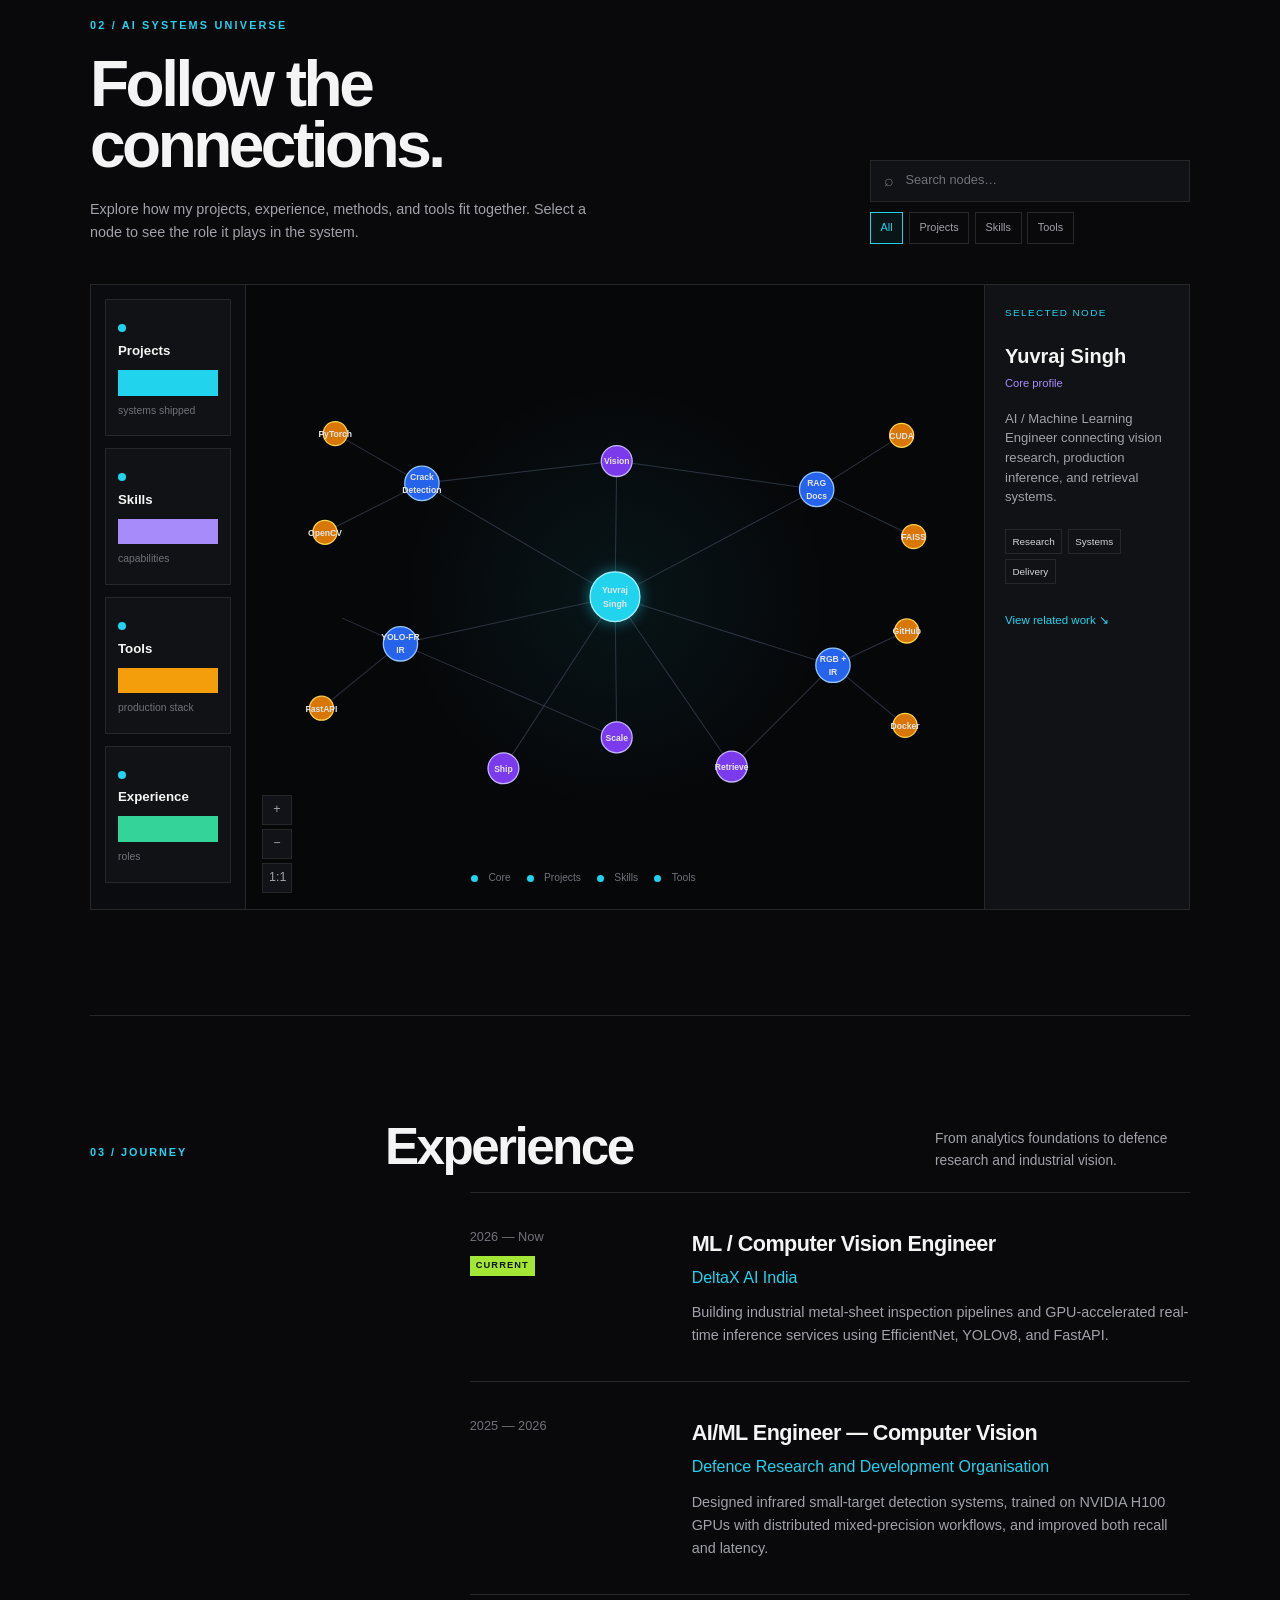
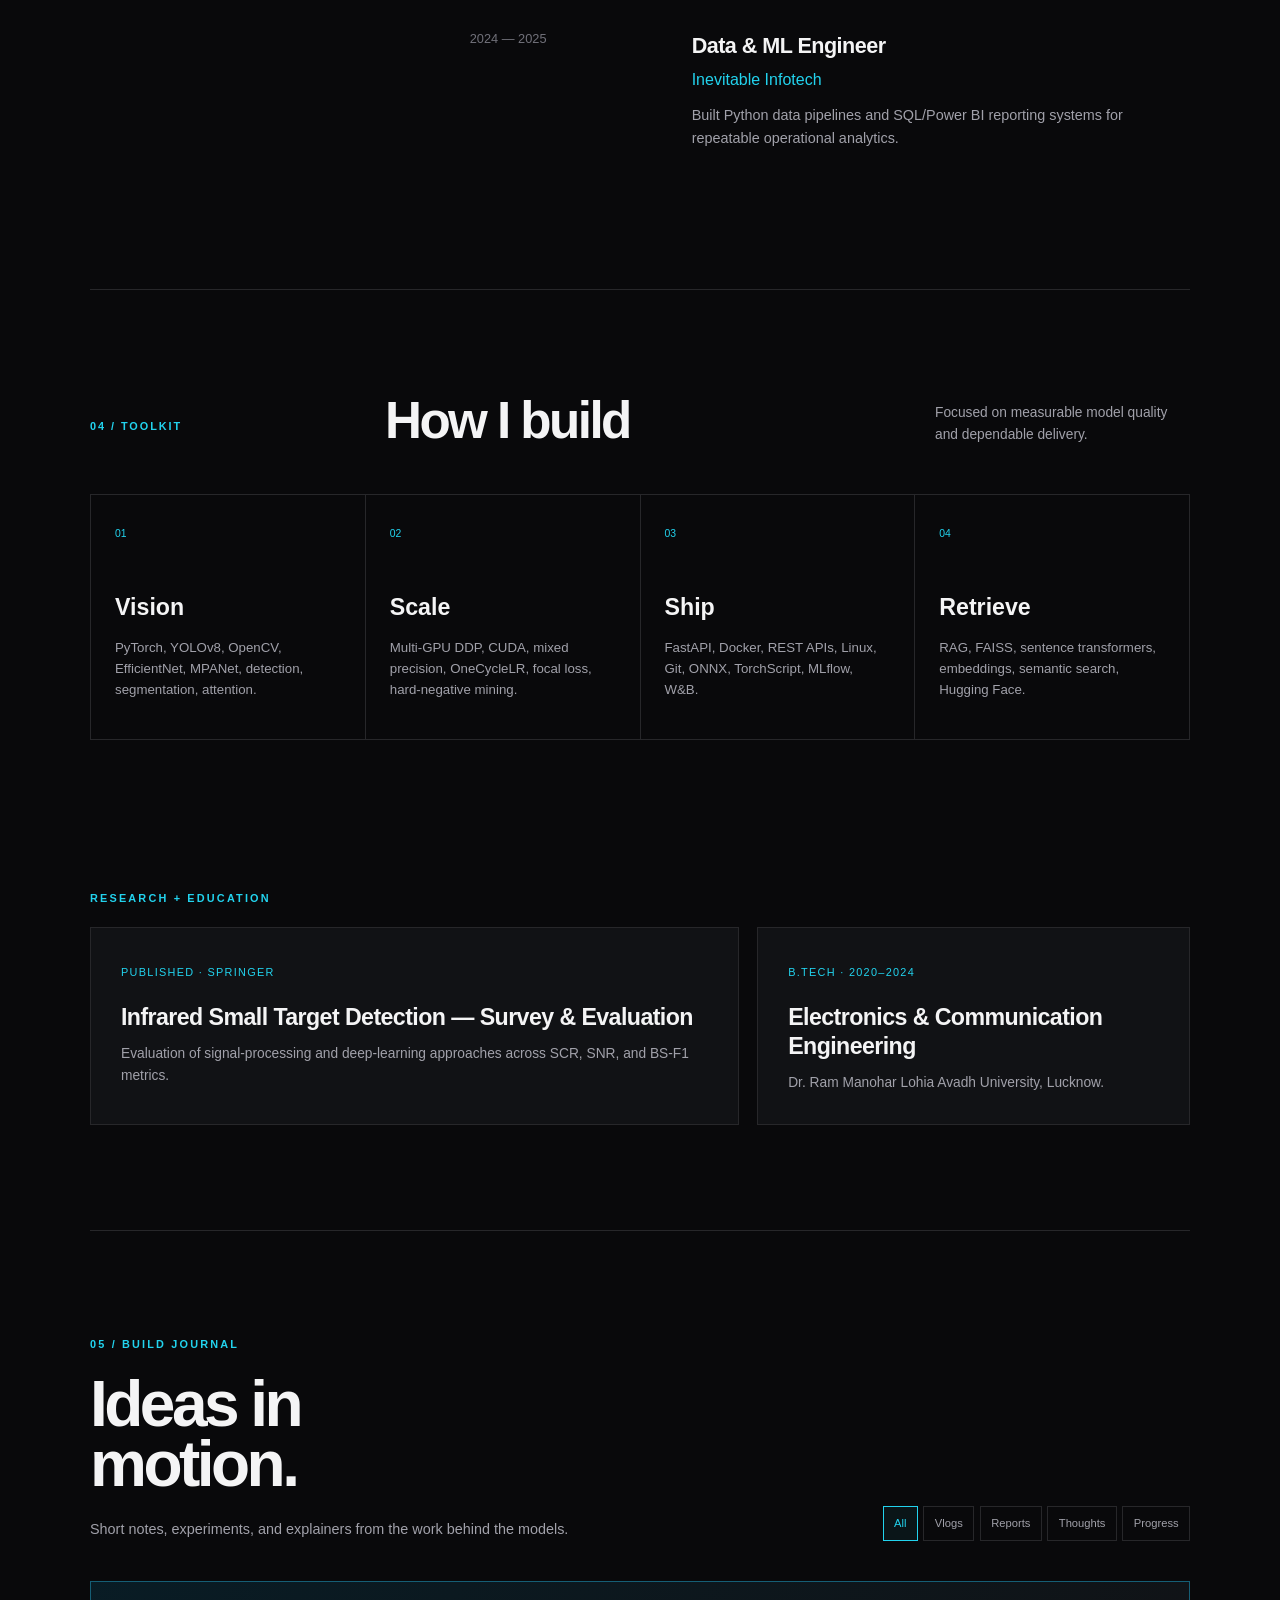
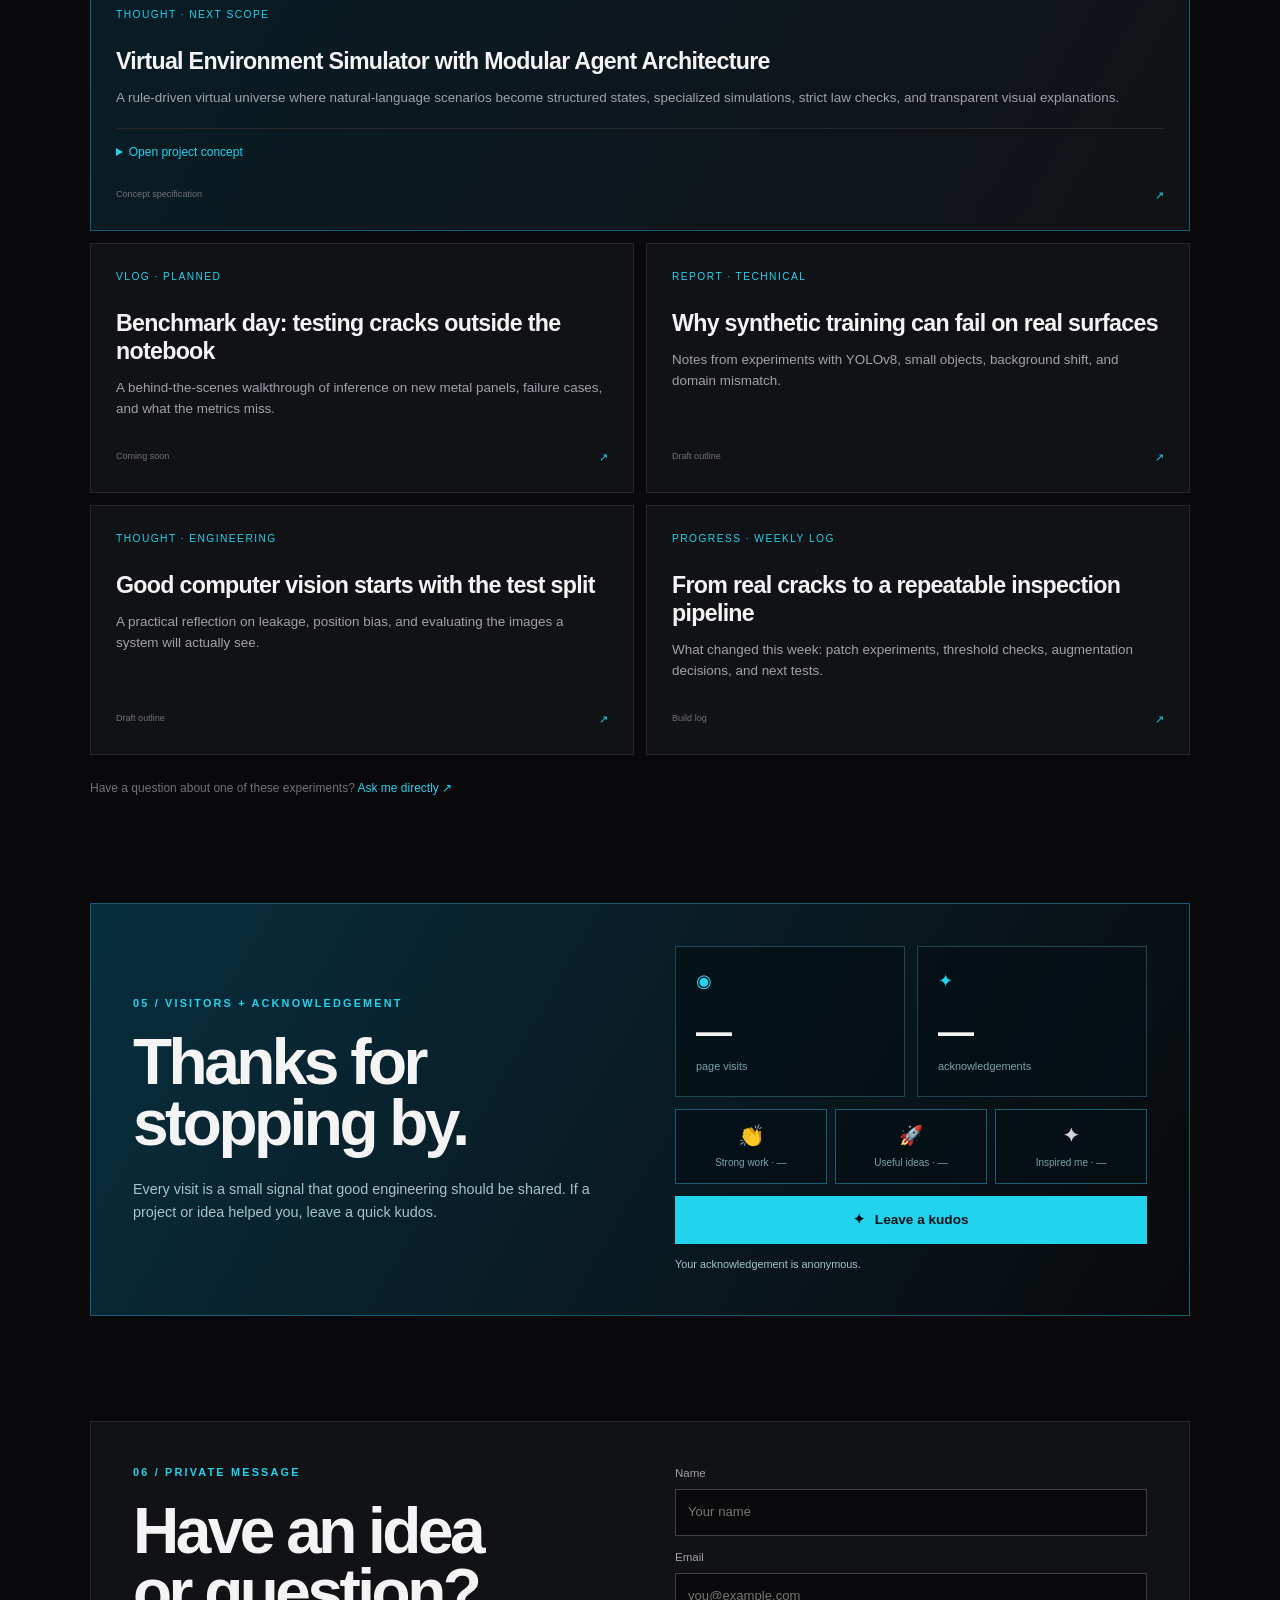
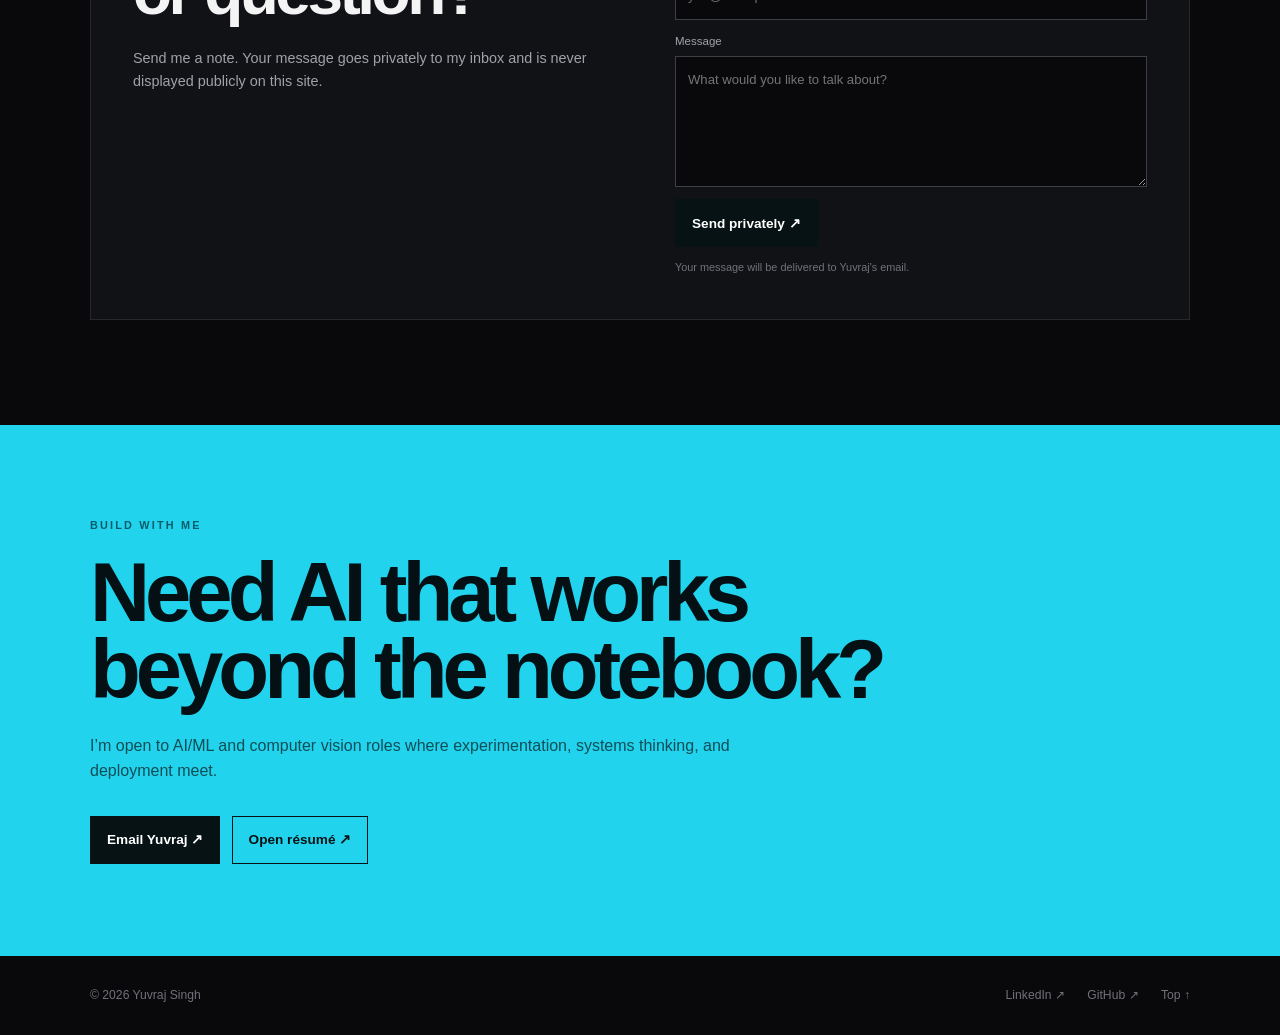
==== commit f21fd0fe: "Add files via upload" ====
--- a/index.html
+++ b/index.html
@@ -20,6 +20,7 @@
     @media(max-width:900px){.journal{margin-left:24px;margin-right:24px}.journal-heading{align-items:start;flex-direction:column}.journal-tabs{justify-content:flex-start}}@media(max-width:650px){.journal{margin-left:18px;margin-right:18px;padding-top:75px}.journal-grid{grid-template-columns:1fr}.journal-heading h2{font-size:3.4rem}}
     .message{max-width:1100px;margin:0 auto 105px;border:1px solid #27272a;background:#111215;padding:42px;display:grid;grid-template-columns:1fr 1fr;gap:70px}.message h2{font-size:clamp(2.7rem,5vw,4.7rem);line-height:.95;letter-spacing:-.055em;margin:0}.message-copy>p:not(.overline){max-width:520px;color:#a1a1aa;font-size:.9rem;margin:1.5rem 0 0}.message-form{display:grid;gap:12px}.message-form label{color:#a1a1aa;font-size:.72rem}.message-form input:not(.honeypot),.message-form textarea{display:block;width:100%;margin-top:.4rem;border:1px solid #3f3f46;background:#09090b;color:#f4f4f5;padding:.75rem;font:inherit;font-size:.82rem;outline:none}.message-form input:focus,.message-form textarea:focus{border-color:#22d3ee}.message-form textarea{resize:vertical}.message-form .button{justify-self:start;cursor:pointer}.message-note{color:#71717a;font-size:.68rem;margin:0}.honeypot{position:absolute;left:-9999px;opacity:0}
     @media(max-width:900px){.message{margin-left:24px;margin-right:24px;grid-template-columns:1fr;gap:35px}}@media(max-width:650px){.message{margin-left:18px;margin-right:18px;padding:25px}}
+    .journal-feature{grid-column:1/-1;border-color:#155e75;background:linear-gradient(120deg,rgba(8,51,68,.45),#111215)}.journal-details{margin-top:1.25rem;border-top:1px solid #27272a;padding-top:.9rem}.journal-details summary{cursor:pointer;color:#22d3ee;font-size:.75rem}.concept-grid{display:grid;grid-template-columns:1fr 1fr;gap:12px;margin-top:1rem}.concept-grid section{border:1px solid #27272a;padding:12px;background:rgba(9,9,11,.55)}.concept-grid strong{font-size:.75rem;color:#d4d4d8}.concept-grid p{font-size:.75rem!important;margin:.4rem 0 0!important;color:#a1a1aa!important}.concept-wide{grid-column:1/-1}@media(max-width:650px){.concept-grid{grid-template-columns:1fr}.concept-wide{grid-column:auto}}
   </style>
   <script type="application/ld+json">
   {
@@ -302,6 +303,22 @@
         </div>
       </div>
       <div class="journal-grid">
+        <article class="journal-card journal-feature" data-journal-type="thought">
+          <span class="journal-type">Thought · Next scope</span>
+          <h3>Virtual Environment Simulator with Modular Agent Architecture</h3>
+          <p>A rule-driven virtual universe where natural-language scenarios become structured states, specialized simulations, strict law checks, and transparent visual explanations.</p>
+          <details class="journal-details">
+            <summary>Open project concept</summary>
+            <div class="concept-grid">
+              <section><strong>Core idea</strong><p>Parse a scenario, identify the domains involved, enforce prescribed laws, simulate outcomes, and show assumptions and uncertainty.</p></section>
+              <section><strong>Modular agents</strong><p>Scenario parser · law enforcement validator · physics · chemistry · biology/ecology · economics/social · information/logic · custom domains.</p></section>
+              <section><strong>Guard layer</strong><p>Conservation, causality, constraints, sensitivity, and reasonableness monitors inspect the simulation during and after execution.</p></section>
+              <section><strong>Rendering layer</strong><p>Trajectory plots, dependency graphs, heatmaps, timelines, and an explainer that names every law and assumption used.</p></section>
+              <section class="concept-wide"><strong>Example</strong><p>“A 5 kg ball dropped from 100 m with drag.” The orchestrator routes the scenario to mechanics, validates units and causality, checks sensitivity, then returns impact speed, energy, plots, and uncertainty bounds.</p></section>
+            </div>
+          </details>
+          <div><small>Concept specification</small><span>↗</span></div>
+        </article>
         <article class="journal-card" data-journal-type="vlog"><span class="journal-type">Vlog · Planned</span><h3>Benchmark day: testing cracks outside the notebook</h3><p>A behind-the-scenes walkthrough of inference on new metal panels, failure cases, and what the metrics miss.</p><div><small>Coming soon</small><span>↗</span></div></article>
         <article class="journal-card" data-journal-type="report"><span class="journal-type">Report · Technical</span><h3>Why synthetic training can fail on real surfaces</h3><p>Notes from experiments with YOLOv8, small objects, background shift, and domain mismatch.</p><div><small>Draft outline</small><span>↗</span></div></article>
         <article class="journal-card" data-journal-type="thought"><span class="journal-type">Thought · Engineering</span><h3>Good computer vision starts with the test split</h3><p>A practical reflection on leakage, position bias, and evaluating the images a system will actually see.</p><div><small>Draft outline</small><span>↗</span></div></article>
--- a/styles.css
+++ b/styles.css
@@ -15,3 +15,4 @@
 @media(max-width:650px){.kudos{margin-left:18px;margin-right:18px;padding:25px;gap:30px}.kudos-board{grid-template-columns:1fr 1fr}.kudos-stat{padding:15px;min-height:120px}.kudos-stat strong{font-size:1.8rem}}
 .message{max-width:var(--max);margin:0 auto 105px;border:1px solid var(--line);background:var(--panel);padding:42px;display:grid;grid-template-columns:1fr 1fr;gap:70px}.message h2{font-size:clamp(2.7rem,5vw,4.7rem);line-height:.95;letter-spacing:-.055em;margin:0}.message-copy>p:not(.overline){max-width:520px;color:var(--muted);font-size:.9rem;margin:1.5rem 0 0}.message-form{display:grid;gap:12px}.message-form label{color:var(--muted);font-size:.72rem}.message-form input:not(.honeypot),.message-form textarea{display:block;width:100%;margin-top:.4rem;border:1px solid #3f3f46;background:var(--bg);color:var(--ink);padding:.75rem;font:inherit;font-size:.82rem;outline:none}.message-form input:focus,.message-form textarea:focus{border-color:var(--cyan)}.message-form textarea{resize:vertical}.message-form .button{justify-self:start;cursor:pointer}.message-note{color:var(--dim);font-size:.68rem;margin:0}.honeypot{position:absolute;left:-9999px;opacity:0}
 @media(max-width:900px){.message{margin-left:24px;margin-right:24px;grid-template-columns:1fr;gap:35px}}@media(max-width:650px){.message{margin-left:18px;margin-right:18px;padding:25px}}
+.journal-feature{grid-column:1/-1;border-color:#155e75;background:linear-gradient(120deg,rgba(8,51,68,.45),var(--panel))}.journal-details{margin-top:1.25rem;border-top:1px solid var(--line);padding-top:.9rem}.journal-details summary{cursor:pointer;color:var(--cyan);font-size:.75rem}.concept-grid{display:grid;grid-template-columns:1fr 1fr;gap:12px;margin-top:1rem}.concept-grid section{border:1px solid var(--line);padding:12px;background:rgba(9,9,11,.55)}.concept-grid strong{font-size:.75rem;color:#d4d4d8}.concept-grid p{font-size:.75rem!important;margin:.4rem 0 0!important;color:var(--muted)!important}.concept-wide{grid-column:1/-1}@media(max-width:650px){.concept-grid{grid-template-columns:1fr}.concept-wide{grid-column:auto}}
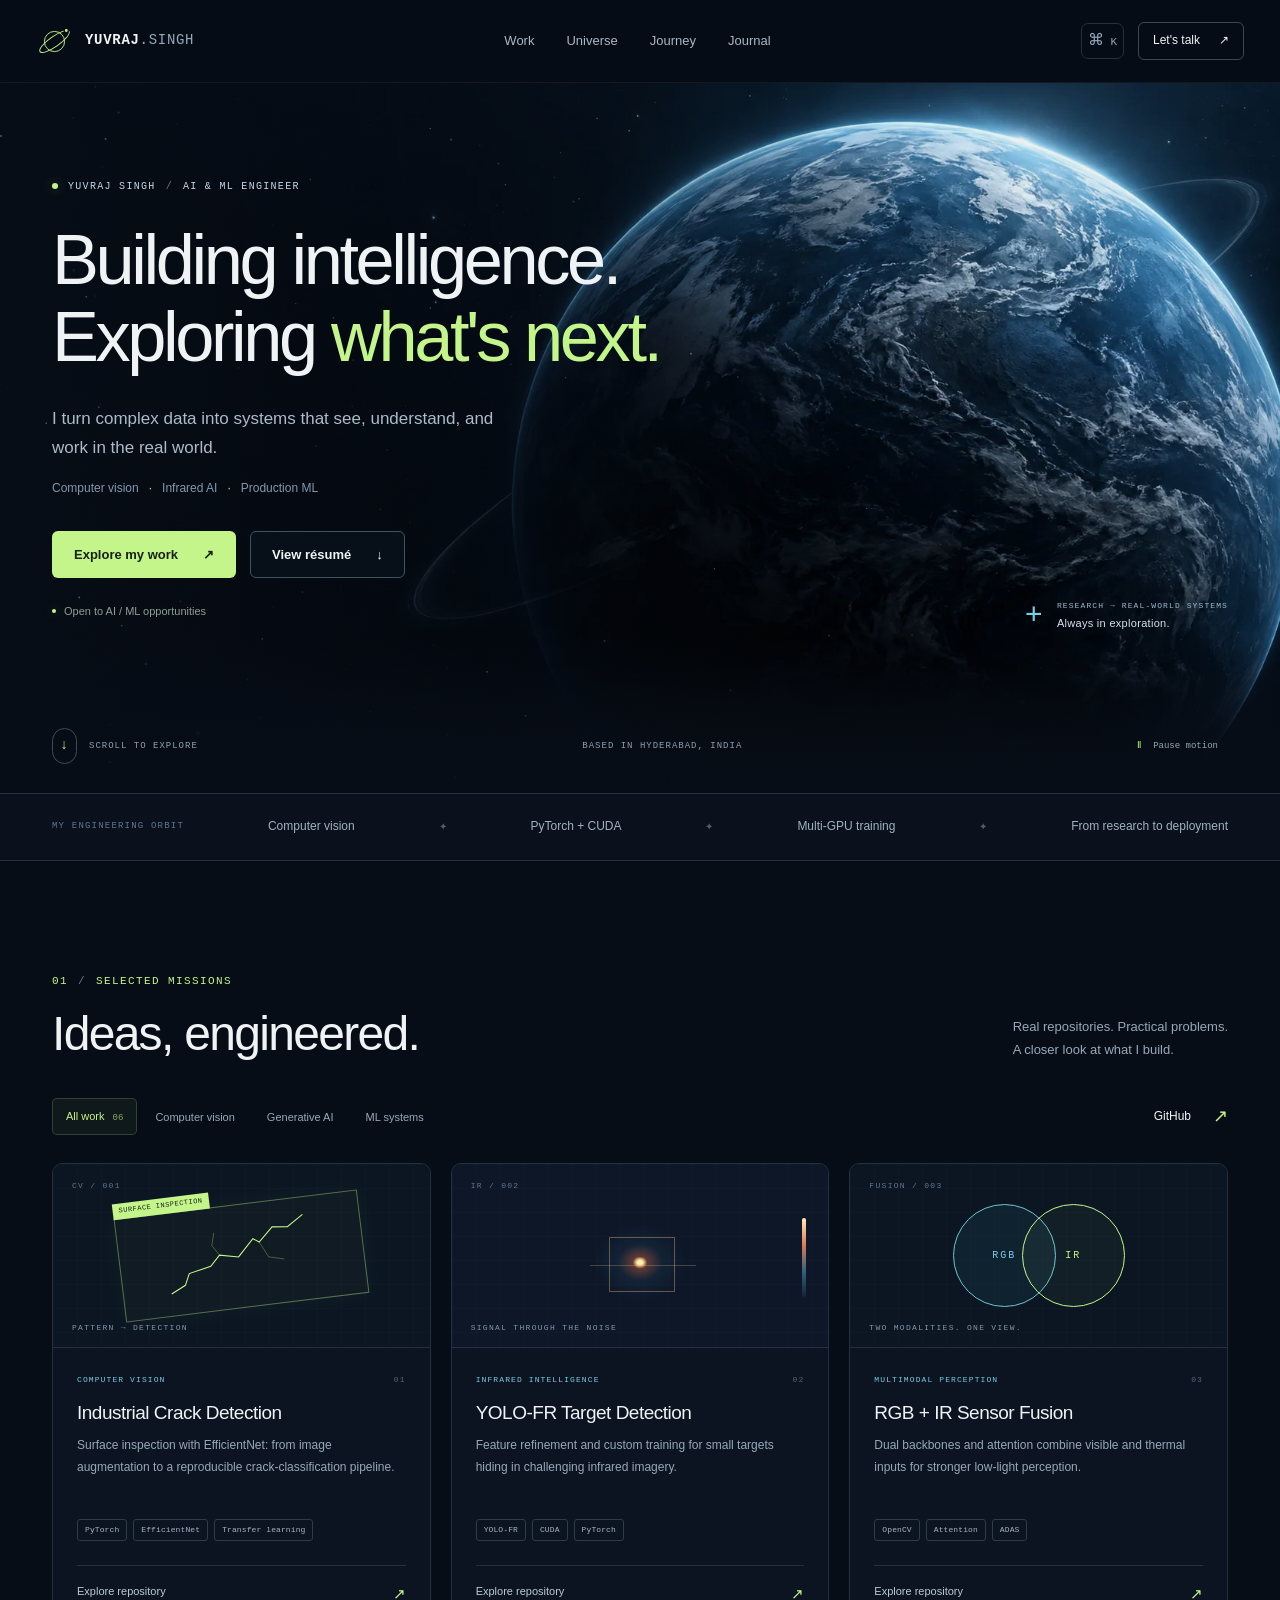
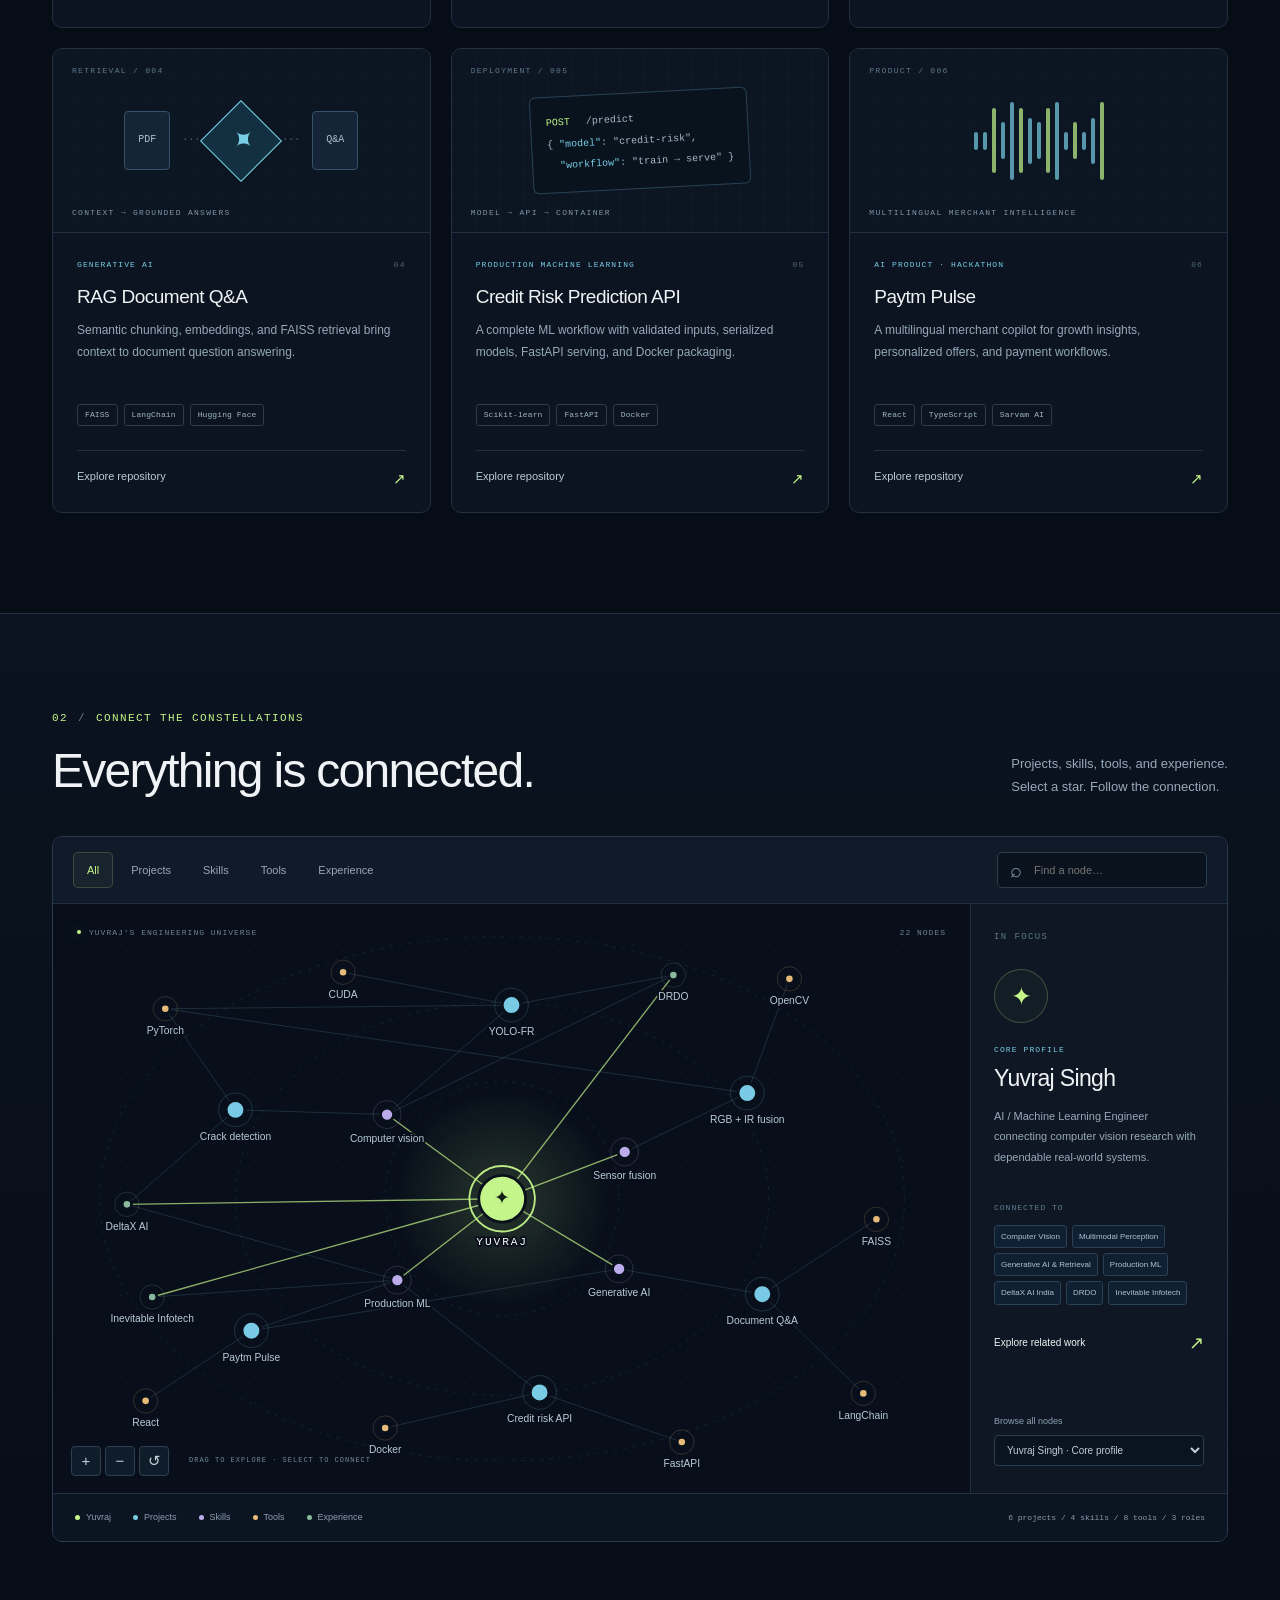
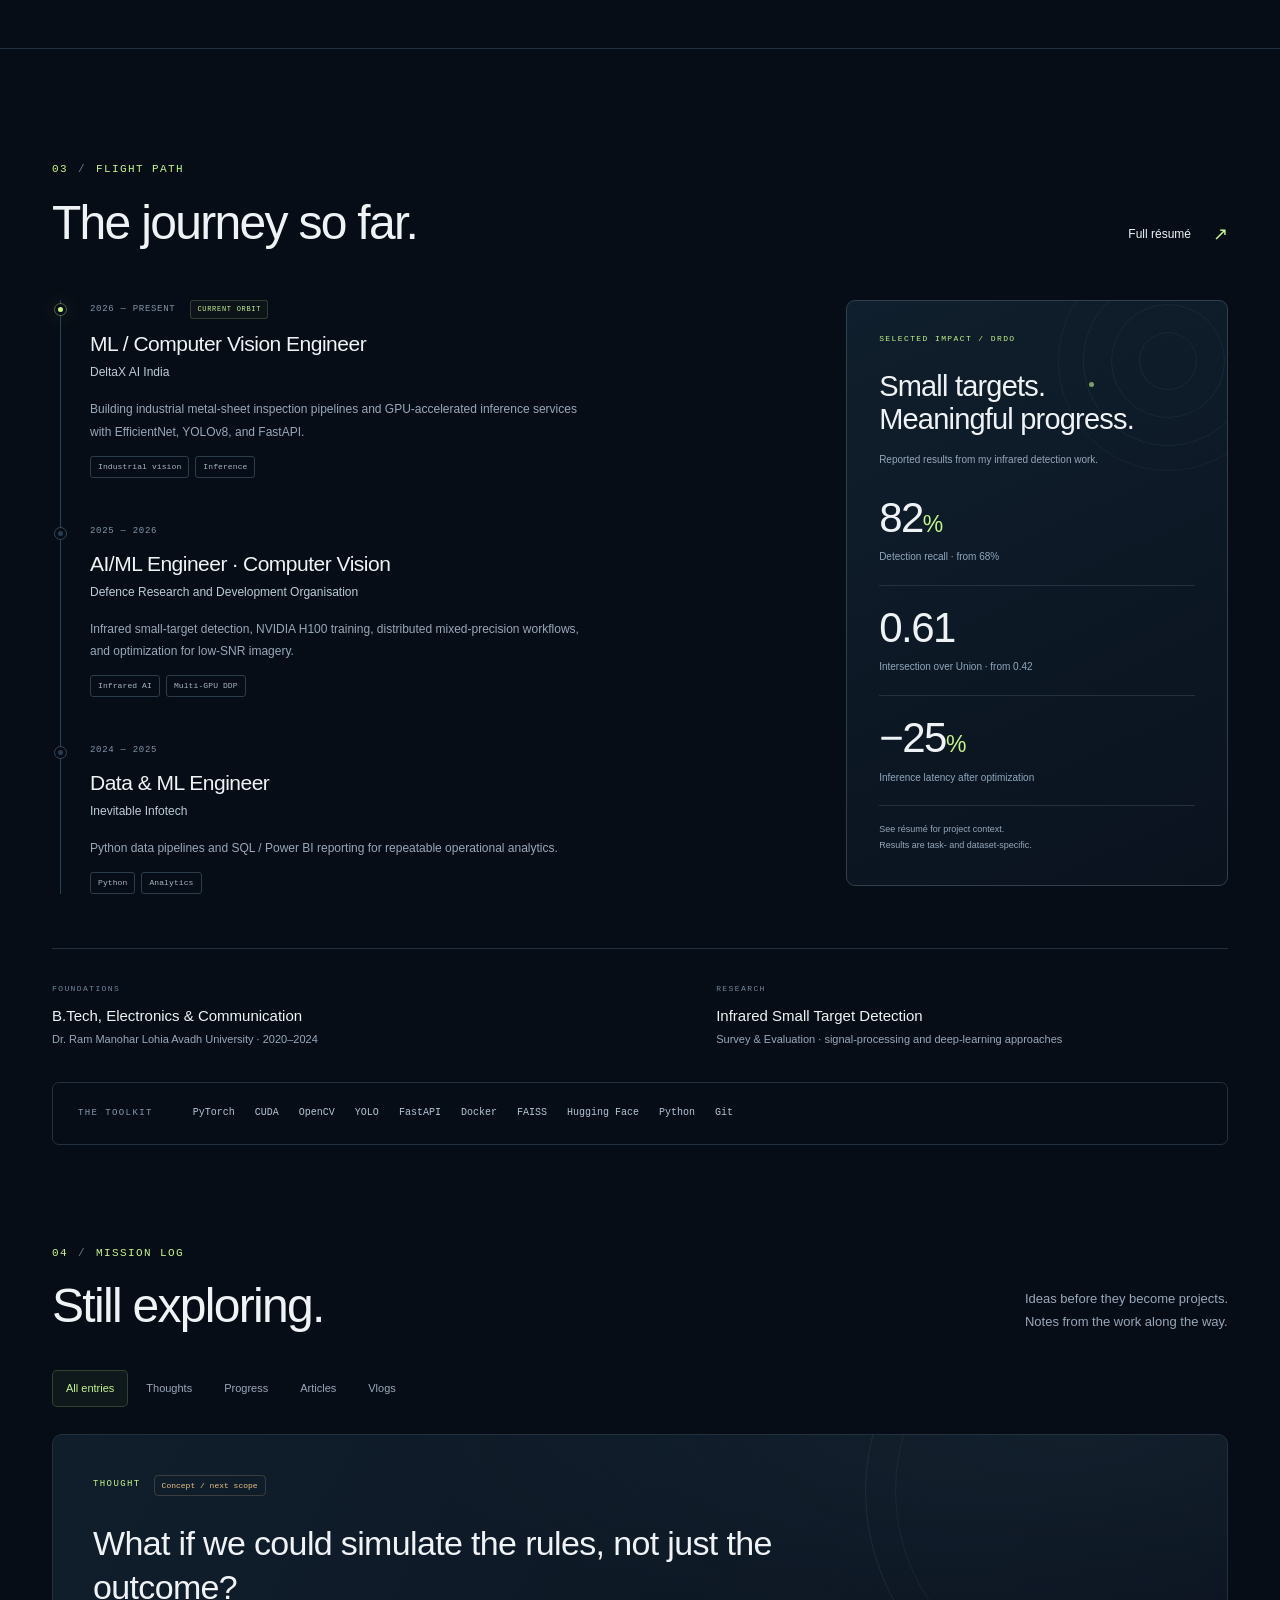
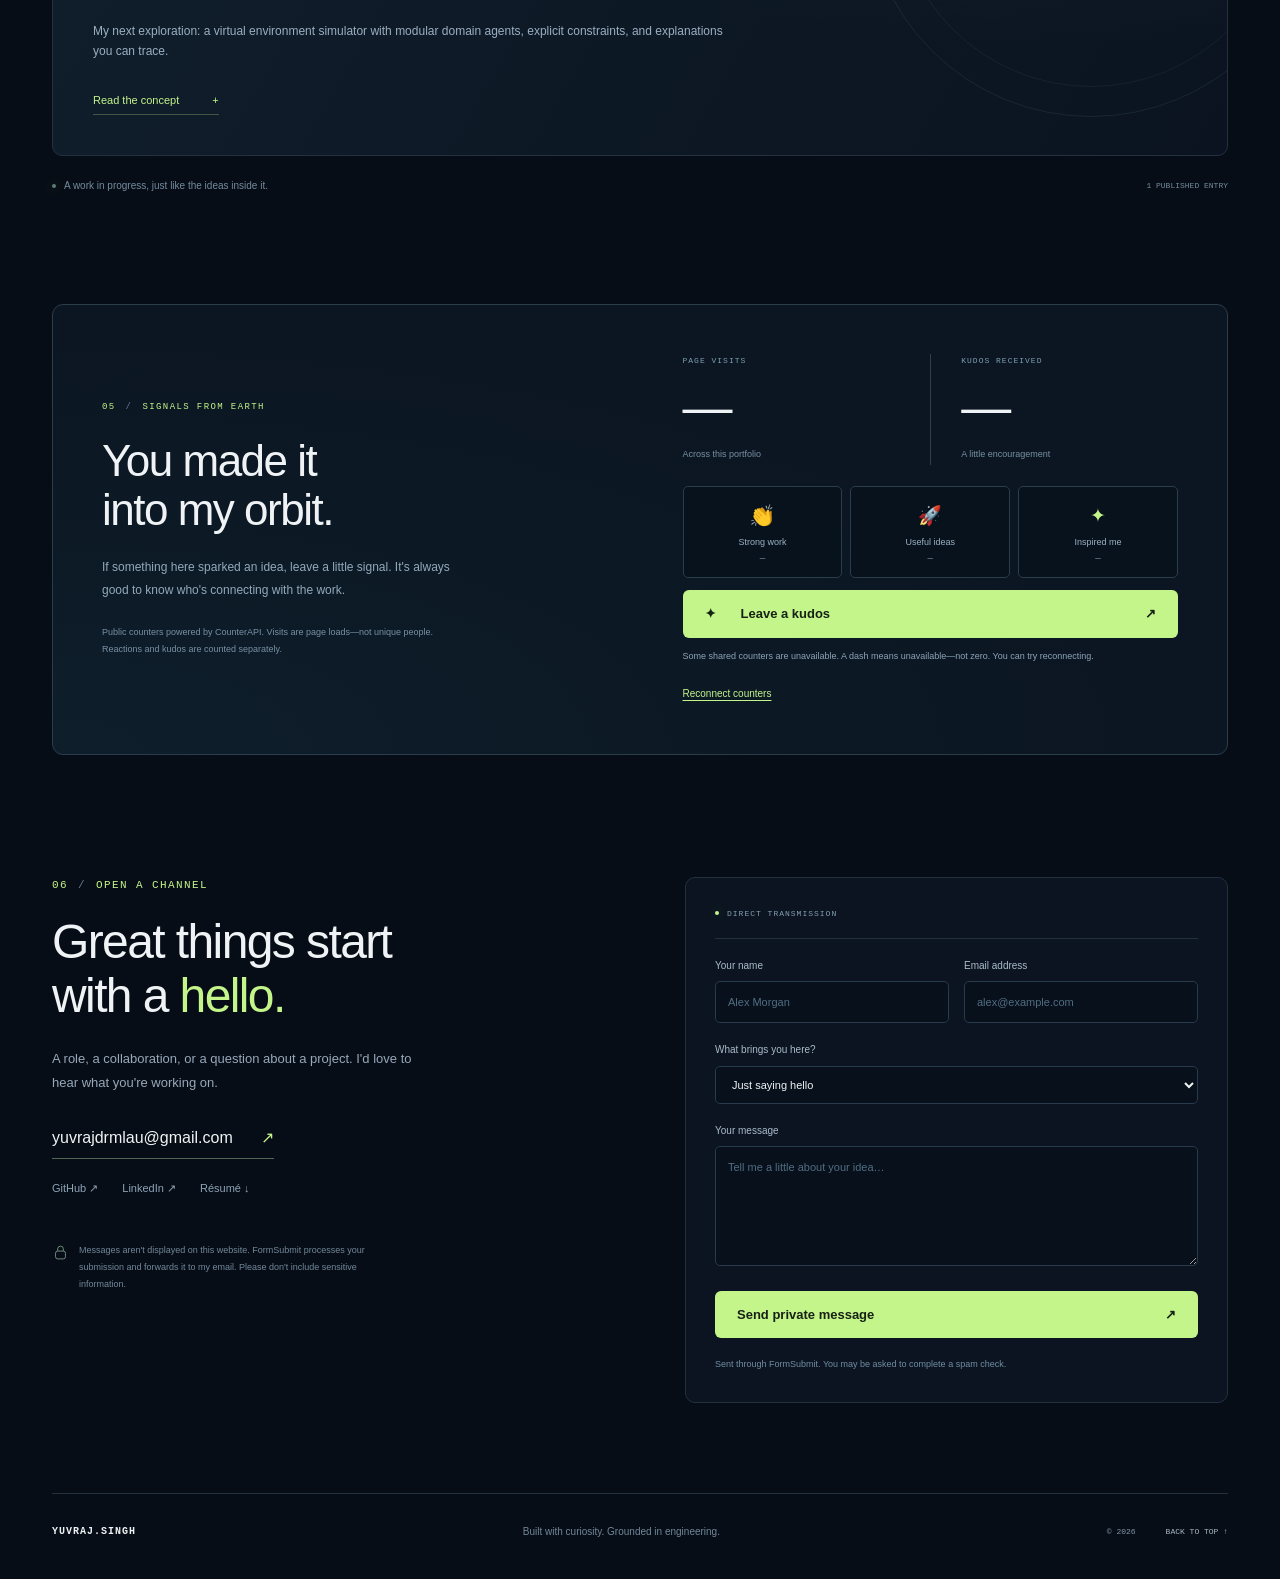
==== commit 2b5cb0dc: "Add files via upload" ====
--- a/index.html
+++ b/index.html
@@ -3,384 +3,458 @@
 <head>
   <meta charset="utf-8">
   <meta name="viewport" content="width=device-width, initial-scale=1">
-  <meta name="description" content="Yuvraj Singh is an AI and Machine Learning Engineer building computer vision, infrared detection, sensor fusion, and production ML systems.">
-  <meta name="theme-color" content="#09090b">
-  <meta property="og:title" content="Yuvraj Singh | AI / Machine Learning Engineer">
-  <meta property="og:description" content="Computer vision, infrared AI, multi-GPU training, and production inference systems.">
+  <meta name="description" content="Yuvraj Singh — AI / Machine Learning Engineer. Explore computer vision, infrared detection, sensor fusion, and production ML projects, experience, and build notes.">
+  <meta name="theme-color" content="#070d16">
+  <meta property="og:title" content="Yuvraj Singh — AI / Machine Learning Engineer">
+  <meta property="og:description" content="Building intelligent systems. Exploring what comes next. Projects, experience, and notes from my engineering orbit.">
   <meta property="og:type" content="website">
-  <title>Yuvraj Singh | AI / Machine Learning Engineer</title>
-  <link rel="icon" type="image/svg+xml" href="data:image/svg+xml,%3Csvg xmlns='http://www.w3.org/2000/svg' viewBox='0 0 64 64'%3E%3Crect width='64' height='64' rx='12' fill='%2309090b'/%3E%3Cpath d='M13 16h10l9 17 9-17h10L36 43v8h-8v-8z' fill='%2322d3ee'/%3E%3C/svg%3E">
-  <link rel="stylesheet" href="styles.css">
-  <style>
-    /* Self-contained fallback styling for GitHub Pages cache/upload delays. */
-    .kudos{max-width:1100px;margin:0 auto 105px;border:1px solid #155e75;background:linear-gradient(120deg,rgba(8,51,68,.88),rgba(9,9,11,.97));padding:42px;display:grid;grid-template-columns:1fr 1fr;gap:70px;align-items:center}.kudos h2{font-size:clamp(2.7rem,5vw,4.7rem);line-height:.95;letter-spacing:-.055em;margin:0}.kudos-copy>p:not(.overline){max-width:520px;color:#a5c3ca;font-size:.9rem;margin:1.5rem 0 0}.kudos-board{display:grid;grid-template-columns:1fr 1fr;gap:12px}.kudos-stat{border:1px solid rgba(103,232,249,.25);background:rgba(3,15,20,.7);padding:20px;min-height:136px}.kudos-icon{display:block;color:#22d3ee;font-size:1.1rem;margin-bottom:1.2rem}.kudos-stat strong{display:block;font-size:2.25rem;line-height:1;letter-spacing:-.05em}.kudos-stat small{display:block;color:#7ca2aa;font-size:.68rem;margin-top:.5rem}.kudos-button{grid-column:1/-1;min-height:48px;border:1px solid #22d3ee;background:#22d3ee;color:#031217;padding:.7rem 1rem;font:inherit;font-size:.85rem;font-weight:800;cursor:pointer}.kudos-button:hover{background:#67e8f9}.kudos-button.is-sent{background:transparent;color:#22d3ee}.kudos-status{grid-column:1/-1;color:#a5c3ca;font-size:.68rem;margin:0}.reaction-row{grid-column:1/-1;display:grid;grid-template-columns:repeat(3,1fr);gap:8px}.reaction-button{border:1px solid #155e75;background:rgba(3,15,20,.7);color:#d4d4d8;padding:.7rem .45rem;cursor:pointer;font:inherit;font-size:.75rem}.reaction-button:hover,.reaction-button.is-sent{border-color:#22d3ee;color:#22d3ee}.reaction-button b{display:block;font-size:1.2rem}.reaction-button small{display:block;color:#7ca2aa;margin-top:.25rem}.reaction-button:disabled{cursor:default}
-    @media(max-width:900px){.kudos{margin-left:24px;margin-right:24px;grid-template-columns:1fr;gap:35px}}@media(max-width:650px){.kudos{margin-left:18px;margin-right:18px;padding:25px;gap:30px}.reaction-row{grid-template-columns:1fr}.kudos-board{grid-template-columns:1fr 1fr}}
-    .universe{max-width:1100px;margin:0 auto 105px;border-top:1px solid #27272a;padding-top:105px}.universe-heading{display:flex;justify-content:space-between;align-items:end;gap:50px;margin-bottom:40px}.universe-heading h2{font-size:clamp(2.8rem,5vw,4.8rem);line-height:.95;letter-spacing:-.055em;margin:0}.universe-heading>div:first-child>p:last-child{max-width:520px;color:#a1a1aa;font-size:.9rem;margin:1.4rem 0 0}.universe-controls{width:min(320px,100%)}.universe-search{height:42px;display:flex;align-items:center;gap:.6rem;border:1px solid #27272a;background:#111215;padding:0 .8rem;color:#71717a}.universe-search input{min-width:0;width:100%;border:0;outline:0;background:transparent;color:#f4f4f5;font:inherit;font-size:.8rem}.cluster-filters{display:flex;gap:.35rem;flex-wrap:wrap;margin-top:.65rem}.cluster-filter{border:1px solid #27272a;background:transparent;color:#a1a1aa;padding:.4rem .6rem;font:inherit;font-size:.68rem;cursor:pointer}.cluster-filter.active,.cluster-filter:hover{border-color:#22d3ee;color:#22d3ee}.universe-shell{display:grid;grid-template-columns:155px 1fr 205px;min-height:560px;border:1px solid #27272a;background:#060709;overflow:hidden}.cluster-rail{padding:14px;border-right:1px solid #27272a;background:#0b0c0f}.cluster-card{position:relative;border:1px solid #27272a;padding:14px 12px;margin-bottom:12px;background:#111215;min-height:96px}.cluster-card strong{display:block;font-size:.83rem}.cluster-card b{display:block;font-size:1.6rem;line-height:1;margin-top:.55rem}.cluster-card small{color:#71717a;font-size:.65rem}.cluster-card .cluster-dot{display:inline-block;width:8px;height:8px;border-radius:50%;margin-right:.4rem;background:#22d3ee}.graph-stage{position:relative;min-width:0;overflow:hidden;background:radial-gradient(circle at center,rgba(34,211,238,.07),transparent 44%)}.network{width:100%;height:100%;min-height:560px;display:block}.edges line{stroke:#374151;stroke-width:1.2;opacity:.75}.node{cursor:pointer}.node circle{stroke-width:1.5}.node text{fill:#e4e4e7;text-anchor:middle;font-size:10px;pointer-events:none;font-weight:600}.node-core circle{fill:#22d3ee;stroke:#a5f3fc}.node-project circle{fill:#2563eb;stroke:#93c5fd}.node-skill circle{fill:#7c3aed;stroke:#c4b5fd}.node-tool circle{fill:#d97706;stroke:#fcd34d}.node.is-muted{opacity:.12}.insight-panel{border-left:1px solid #27272a;padding:20px;background:#111215}.insight-label{color:#22d3ee;text-transform:uppercase;letter-spacing:.14em;font-size:.62rem;margin:0 0 1.4rem}.insight-panel h3{font-size:1.25rem;line-height:1.2;margin:0}.insight-meta{color:#a78bfa;font-size:.7rem;margin:.45rem 0 1rem}.insight-panel>p:not(.insight-label):not(.insight-meta){color:#a1a1aa;font-size:.82rem;line-height:1.5}.graph-zoom{position:absolute;left:16px;bottom:16px;display:flex;flex-direction:column;gap:4px}.graph-zoom button{width:30px;height:30px;border:1px solid #27272a;background:#111318;color:#a1a1aa;cursor:pointer}.graph-legend{position:absolute;left:110px;bottom:22px;display:flex;gap:1rem;color:#71717a;font-size:.64rem}.graph-legend i{display:inline-block;width:7px;height:7px;border-radius:50%;margin-right:.3rem;background:#22d3ee}
-    .journal{max-width:1100px;margin:0 auto 105px;border-top:1px solid #27272a;padding-top:105px}.journal-heading{display:flex;justify-content:space-between;align-items:end;gap:40px;margin-bottom:40px}.journal-heading h2{font-size:clamp(2.7rem,5vw,4.7rem);line-height:.95;letter-spacing:-.055em;margin:0}.journal-heading>div:first-child>p:last-child{color:#a1a1aa;font-size:.9rem;margin:1.4rem 0 0}.journal-tabs{display:flex;gap:.35rem;flex-wrap:wrap;justify-content:flex-end}.journal-tab{border:1px solid #27272a;background:transparent;color:#a1a1aa;padding:.45rem .65rem;font:inherit;font-size:.7rem;cursor:pointer}.journal-tab.active,.journal-tab:hover{border-color:#22d3ee;color:#22d3ee;background:rgba(34,211,238,.06)}.journal-grid{display:grid;grid-template-columns:1fr 1fr;gap:12px}.journal-card{border:1px solid #27272a;background:#111215;padding:25px;min-height:250px;display:flex;flex-direction:column;transition:transform .2s,border-color .2s}.journal-card:hover{transform:translateY(-3px);border-color:#155e75}.journal-card.is-hidden{display:none}.journal-type{color:#22d3ee;text-transform:uppercase;letter-spacing:.14em;font-size:.64rem}.journal-card h3{font-size:1.45rem;line-height:1.22;letter-spacing:-.03em;margin:1.5rem 0 .7rem}.journal-card p{color:#a1a1aa;font-size:.84rem;margin:0}.journal-card>div{margin-top:auto;padding-top:1.5rem;display:flex;justify-content:space-between;color:#71717a;font-size:.68rem}.journal-card>div span{color:#22d3ee}.journal-note{color:#71717a;font-size:.75rem;margin:1.5rem 0 0}.journal-note a{color:#22d3ee}
-    @media(max-width:900px){.journal{margin-left:24px;margin-right:24px}.journal-heading{align-items:start;flex-direction:column}.journal-tabs{justify-content:flex-start}}@media(max-width:650px){.journal{margin-left:18px;margin-right:18px;padding-top:75px}.journal-grid{grid-template-columns:1fr}.journal-heading h2{font-size:3.4rem}}
-    .message{max-width:1100px;margin:0 auto 105px;border:1px solid #27272a;background:#111215;padding:42px;display:grid;grid-template-columns:1fr 1fr;gap:70px}.message h2{font-size:clamp(2.7rem,5vw,4.7rem);line-height:.95;letter-spacing:-.055em;margin:0}.message-copy>p:not(.overline){max-width:520px;color:#a1a1aa;font-size:.9rem;margin:1.5rem 0 0}.message-form{display:grid;gap:12px}.message-form label{color:#a1a1aa;font-size:.72rem}.message-form input:not(.honeypot),.message-form textarea{display:block;width:100%;margin-top:.4rem;border:1px solid #3f3f46;background:#09090b;color:#f4f4f5;padding:.75rem;font:inherit;font-size:.82rem;outline:none}.message-form input:focus,.message-form textarea:focus{border-color:#22d3ee}.message-form textarea{resize:vertical}.message-form .button{justify-self:start;cursor:pointer}.message-note{color:#71717a;font-size:.68rem;margin:0}.honeypot{position:absolute;left:-9999px;opacity:0}
-    @media(max-width:900px){.message{margin-left:24px;margin-right:24px;grid-template-columns:1fr;gap:35px}}@media(max-width:650px){.message{margin-left:18px;margin-right:18px;padding:25px}}
-    .journal-feature{grid-column:1/-1;border-color:#155e75;background:linear-gradient(120deg,rgba(8,51,68,.45),#111215)}.journal-details{margin-top:1.25rem;border-top:1px solid #27272a;padding-top:.9rem}.journal-details summary{cursor:pointer;color:#22d3ee;font-size:.75rem}.concept-grid{display:grid;grid-template-columns:1fr 1fr;gap:12px;margin-top:1rem}.concept-grid section{border:1px solid #27272a;padding:12px;background:rgba(9,9,11,.55)}.concept-grid strong{font-size:.75rem;color:#d4d4d8}.concept-grid p{font-size:.75rem!important;margin:.4rem 0 0!important;color:#a1a1aa!important}.concept-wide{grid-column:1/-1}@media(max-width:650px){.concept-grid{grid-template-columns:1fr}.concept-wide{grid-column:auto}}
-  </style>
-  <script type="application/ld+json">
-  {
-    "@context": "https://schema.org",
-    "@type": "Person",
-    "name": "Yuvraj Singh",
-    "jobTitle": "AI / Machine Learning Engineer",
-    "email": "mailto:yuvrajdrmlau@gmail.com",
-    "sameAs": [
-      "https://github.com/yuvrajsinghdrmlau",
-      "https://linkedin.com/in/yuvraj-singh-drmlau"
-    ],
-    "knowsAbout": ["Computer Vision", "Machine Learning", "PyTorch", "YOLO", "Infrared Target Detection", "FastAPI"]
-  }
-  </script>
+  <meta name="color-scheme" content="dark">
+  <title>Yuvraj Singh · AI / Machine Learning Engineer</title>
+  <link rel="icon" href="data:image/svg+xml,%3Csvg xmlns='http://www.w3.org/2000/svg' viewBox='0 0 64 64'%3E%3Crect width='64' height='64' rx='16' fill='%23070d16'/%3E%3Ccircle cx='32' cy='32' r='16' fill='none' stroke='%23c4f58a' stroke-width='2'/%3E%3Cellipse cx='32' cy='32' rx='27' ry='8' transform='rotate(-35 32 32)' fill='none' stroke='%23c4f58a' stroke-width='2'/%3E%3C/svg%3E">
+  <style>:root{--bg:#070d16;--surface:#0b1420;--surface2:#101c2a;--text:#f0f3f5;--muted:#97a8ba;--line:#223040;--lime:#c4f58a;--cyan:#78cee6;--orange:#eac287;--mono:ui-monospace,SFMono-Regular,Consolas,monospace;--sans:Inter,-apple-system,BlinkMacSystemFont,"Segoe UI",sans-serif;color-scheme:dark}
+*{box-sizing:border-box}html{scroll-behavior:smooth;scroll-padding-top:100px}body{margin:0;background:var(--bg);color:var(--text);font-family:var(--sans);font-size:15px;line-height:1.65;-webkit-font-smoothing:antialiased}button,input,textarea,select{font:inherit}button,a,input,textarea,select{-webkit-tap-highlight-color:transparent}button{cursor:pointer}button{color:inherit}a{color:inherit;text-decoration:none}button:disabled{cursor:default}button:focus-visible,a:focus-visible,input:focus-visible,textarea:focus-visible,select:focus-visible,summary:focus-visible,.graph-node:focus-visible{outline:2px solid var(--lime);outline-offset:5px}::selection{background:#c4f58a;color:#070d16}h1,h2,h3,p{margin:0}h1,h2,h3{line-height:1.15}h2{font-size:clamp(32px,4vw,48px);font-weight:500;letter-spacing:-1.7px}h3{font-weight:500}em{font-style:normal;color:var(--lime)}[hidden]{display:none!important}.container{width:min(1240px,calc(100% - 104px));margin-inline:auto}.section{padding-top:112px;padding-bottom:100px}.eyebrow{font-family:var(--mono);font-size:11px;line-height:1.5;letter-spacing:1.4px;color:var(--lime);display:flex;align-items:center;gap:10px}.eyebrow>span:not(.status-dot){color:#697b8d}.status-dot{display:inline-block;flex:none;width:6px;height:6px;background:var(--lime);border-radius:50%;box-shadow:0 0 12px #b8f77955}.sr-only,.skip-link:not(:focus){position:absolute;clip:rect(0,0,0,0);width:1px;height:1px;overflow:hidden;white-space:nowrap}.skip-link:focus{position:fixed;z-index:100;top:8px;left:8px;padding:12px;background:var(--lime);color:var(--bg)}
+.header{position:sticky;top:0;z-index:30;background:#070d16e8;border-bottom:1px solid #ffffff0d;backdrop-filter:blur(18px)}.header-inner{height:82px;width:min(1440px,calc(100% - 72px));margin:auto;display:flex;align-items:center;justify-content:space-between;gap:30px}.brand{display:flex;align-items:center;gap:12px;font-family:var(--mono);font-weight:600;font-size:14px;letter-spacing:.7px}.brand svg{width:37px;height:37px;fill:none;stroke:var(--lime);stroke-width:1.1}.brand svg .satellite{fill:var(--lime);stroke:var(--bg);stroke-width:1.5}.brand-suffix{color:var(--muted);font-weight:400}.desktop-nav{display:flex;gap:32px;color:#aab7c5;font-size:13px}.desktop-nav a{position:relative;padding:12px 0;transition:color .2s}.desktop-nav a:hover,.desktop-nav a[aria-current]{color:var(--lime)}.desktop-nav a[aria-current]:after{content:"";position:absolute;bottom:3px;left:0;right:0;height:1px;background:var(--lime)}.header-actions{display:flex;align-items:center;gap:14px}.icon-button{border:1px solid var(--line);background:transparent;border-radius:7px;min-width:36px;height:36px;line-height:1;color:var(--muted);font-family:var(--mono);font-size:16px}.shortcut{font-size:11px}.nav-contact{font-size:12px;border:1px solid #aabdca55;border-radius:6px;padding:8px 14px;display:flex;gap:19px}.nav-contact:hover{border-color:var(--lime);color:var(--lime)}.menu-toggle{display:none}.mobile-nav{padding:12px 24px 24px;border-top:1px solid var(--line)}.mobile-nav a{display:block;padding:10px}
+.hero{position:relative;overflow:hidden;min-height:710px;background:#070d16}.hero-art{position:absolute;inset:0;background-image:linear-gradient(90deg,#070d16 0%,#070d1644 48%,#070d1600 65%),linear-gradient(0deg,#070d16 0%,transparent 22%),url("[data-uri]");background-size:cover;background-position:center;opacity:.95}.hero:after{content:"";position:absolute;inset:0;pointer-events:none;background:linear-gradient(0deg,#070d16,transparent 18%)}#stars{position:absolute;inset:0;width:100%;height:100%;pointer-events:none;opacity:.55}.hero-content{position:relative;z-index:1;min-height:710px;display:flex;align-items:center;padding-top:36px;padding-bottom:112px}.hero-copy{width:710px}.hero-copy>.eyebrow{font-size:10px;letter-spacing:1.3px;margin-bottom:27px;color:#c6d6e5}.hero-copy h1{font-size:clamp(44px,5.5vw,76px);font-weight:500;line-height:1.1;letter-spacing:-3.4px;max-width:800px}.hero-copy h1 em{display:inline-block}.hero-description{font-size:17px;color:#acbbca;line-height:1.75;max-width:460px;margin-top:28px}.hero-specialties{color:#8498ad;font-size:12px;margin-top:16px;display:flex;flex-wrap:wrap;gap:10px}.hero-specialties span{color:var(--lime)}.hero-buttons{display:flex;gap:14px;margin-top:32px}.button{display:inline-flex;justify-content:center;align-items:center;gap:25px;border:1px solid transparent;border-radius:6px;padding:13px 21px;font-size:13px;font-weight:600;line-height:1.5;transition:background .2s,transform .2s,border-color .2s}.button:hover{transform:translateY(-2px)}.button.primary{background:var(--lime);color:#172115}.button.primary:hover{background:#d7ffa9}.button.secondary{border-color:#415160;background:#09121bbb}.button.secondary:hover{border-color:var(--lime)}.availability{display:inline-flex;align-items:center;gap:8px;margin-top:24px;font-size:11px;color:#8da193}.availability .status-dot{width:4px;height:4px}.orbital-note{position:absolute;right:0;bottom:158px;display:flex;gap:13px;font-family:var(--mono);font-size:8px;letter-spacing:1.1px;color:#9eb8cb;line-height:1.9}.crosshair{font-size:30px;font-weight:200;color:var(--cyan);line-height:1.25}.orbital-note b{font-size:11px;font-family:var(--sans);font-weight:400;letter-spacing:.3px;color:#d1e4ef}.hero-bottom{position:absolute;bottom:29px;left:0;right:0;display:flex;justify-content:space-between;align-items:center;font-family:var(--mono);font-size:9px;letter-spacing:1px;color:#8f9fae}.scroll-cue{display:flex;align-items:center;gap:12px}.scroll-cue>span{width:25px;height:36px;display:grid;place-items:center;border:1px solid #3b4b5b;border-radius:20px;color:var(--lime);font-size:14px}.hero-bottom button{background:none;border:0;color:#94a5b4;font:inherit;padding:10px}.hero-bottom button span{color:var(--lime);margin-right:7px}
+.proof-strip{border-block:1px solid var(--line);background:#0a111c}.proof-inner{display:flex;justify-content:space-between;align-items:center;gap:25px;padding-block:23px;font-size:12px;color:#a2b1bf}.proof-label{font-family:var(--mono);font-size:9px;letter-spacing:1.2px;color:#60768b}.proof-inner i{font-style:normal;color:#496076;font-size:10px}.section-heading{display:flex;justify-content:space-between;align-items:flex-end;gap:35px;margin-bottom:37px}.section-heading .eyebrow{margin-bottom:17px}.section-heading>p{color:var(--muted);font-size:13px;line-height:1.8}.section-toolbar{display:flex;align-items:center;justify-content:space-between;margin-bottom:28px;gap:20px}.filter-group{display:flex;gap:4px;flex-wrap:wrap}.filter-group button{padding:8px 13px;border:1px solid transparent;border-radius:5px;background:transparent;color:var(--muted);font-size:11px;white-space:nowrap;transition:.2s}.filter-group button:hover{color:var(--text)}.filter-group button.active{background:#c4f58a0c;color:var(--lime);border-color:#c4f58a30}.filter-group small{font-family:var(--mono);font-size:9px;margin-left:5px;opacity:.65}.text-link{display:inline-flex;align-items:center;gap:22px;font-size:12px;white-space:nowrap}.text-link span{color:var(--lime);font-size:18px}.text-link:hover{color:var(--lime)}.project-grid{display:grid;grid-template-columns:repeat(3,1fr);gap:20px}.project-card{background:#0b1420;border:1px solid var(--line);border-radius:10px;overflow:hidden;transition:border-color .2s,transform .2s;display:flex;flex-direction:column;scroll-margin-top:105px}.project-card:hover{transform:translateY(-5px);border-color:#506b80}.project-art{height:184px;position:relative;overflow:hidden;border-bottom:1px solid var(--line);display:flex;align-items:center;justify-content:center;background-color:#0b1622;background-image:linear-gradient(#ffffff03 1px,transparent 1px),linear-gradient(90deg,#ffffff03 1px,transparent 1px);background-size:24px 24px}.art-coordinate,.art-caption{position:absolute;z-index:2;font-family:var(--mono);font-size:8px;letter-spacing:1.3px;color:#61788c}.art-coordinate{left:19px;top:15px}.art-caption{bottom:13px;left:19px;color:#8197a9}.project-body{padding:25px 24px 20px;display:flex;flex-direction:column;flex:1}.card-eyebrow{font-family:var(--mono);font-size:8px;letter-spacing:1.1px;color:var(--cyan);display:flex;justify-content:space-between;gap:10px}.card-eyebrow span{color:#526579}.project-body h3{font-size:19px;letter-spacing:-.5px;margin:15px 0 12px}.project-body>p:not(.card-eyebrow){color:var(--muted);font-size:12px;line-height:1.8;min-height:66px}.tags{display:flex;gap:6px;flex-wrap:wrap;margin-top:18px}.tags span{font-family:var(--mono);font-size:8px;letter-spacing:.1px;color:#a5b7c6;padding:4px 7px;border:1px solid #2c3c4b;border-radius:3px;line-height:1.5}.project-link{display:flex;justify-content:space-between;font-size:11px;margin-top:24px;padding-top:16px;border-top:1px solid var(--line);color:#bacbd8}.project-link span{color:var(--lime);font-size:15px}.project-link:hover{color:var(--lime)}.scan-frame{width:65%;height:104px;border:1px solid #c4f58a66;position:relative;transform:rotate(-7deg);box-shadow:0 0 24px #c4f58a0b;background:#c4f58a06}.scan-frame svg{width:100%;height:100%;padding:10px}.crack-path,.crack-branch{fill:none;stroke:var(--lime);stroke-width:1.8}.crack-branch{stroke-width:1;opacity:.5}.detection-label{position:absolute;top:-16px;left:-1px;background:var(--lime);color:#172516;font-family:var(--mono);font-size:7px;padding:2px 6px;letter-spacing:.5px}.thermal-art{background-color:#0d1728}.thermal-target{width:170px;height:130px;background:radial-gradient(ellipse at 50% 55%,#fff4ba 0 2%,#ffc781 3%,#fa7d5555 6%,#25536933 18%,transparent 38%);position:relative}.thermal-target span{position:absolute;left:54px;top:46px;width:66px;height:55px;border:1px solid #ebb37a66}.thermal-target i{position:absolute;left:35px;top:74px;width:106px;height:1px;background:#e6bc8544}.thermal-scale{position:absolute;right:22px;top:54px;height:80px;width:4px;border-radius:2px;background:linear-gradient(#ffefba,#da7b59,#33617c,#112030)}.fusion-circles{display:flex;align-items:center}.fusion-circles div{width:103px;height:103px;border:1px solid #72c2d0;border-radius:50%;background:#48c3eb11;display:flex;align-items:center;justify-content:center;font-family:var(--mono);font-size:10px;letter-spacing:2px;color:var(--cyan)}.fusion-circles div+div{margin-left:-34px;border-color:#c4f58a;background:#c4f58a0a;color:var(--lime)}.rag-flow{display:flex;align-items:center;gap:12px;font-family:var(--mono);font-size:10px;color:#afc2cf}.rag-flow>span:not(.rag-core){width:46px;height:59px;border:1px solid #365168;display:grid;place-items:center;border-radius:4px;background:#152436}.rag-flow i{color:#456373}.rag-core{width:58px;height:58px;border:1px solid var(--cyan);transform:rotate(45deg);display:grid;place-items:center;color:var(--cyan);font-size:28px;background:#12303f}.code-art{font-family:var(--mono);font-size:10px;line-height:2.15;transform:rotate(-3deg);padding:15px;border:1px solid #294155;background:#09131de8;border-radius:6px}.code-art span{display:block;color:#a6b8c8}.code-art i{font-style:normal;color:var(--lime);margin-right:10px}.code-art b{color:var(--cyan);font-weight:400}.pulse-bars{height:78px;display:flex;align-items:center;gap:5px}.pulse-bars i{display:block;width:4px;border-radius:4px;background:var(--cyan);height:18px;opacity:.7}.pulse-bars i:nth-child(3n){height:65px;background:var(--lime)}.pulse-bars i:nth-child(4n){height:37px}.pulse-bars i:nth-child(5n){height:78px}.pulse-bars i:nth-child(7n){height:46px}
+.universe-section{padding:96px 0 106px;border-block:1px solid var(--line);background:linear-gradient(180deg,#0b1320,#070d16)}.universe-shell{border:1px solid #2a3b4e;border-radius:10px;overflow:hidden;background:#080f1a}.universe-toolbar{display:flex;align-items:center;justify-content:space-between;gap:16px;padding:15px 20px;background:#101a28;border-bottom:1px solid var(--line)}.search-box{display:flex;align-items:center;gap:10px;border:1px solid #2b3d4d;border-radius:5px;background:#0a121d;padding:7px 12px;width:210px;color:#829db2}.search-box span{font-size:20px;line-height:1}.search-box input{width:100%;min-width:0;background:transparent;color:var(--text);border:none;font-size:11px;outline-offset:9px}.universe-body{display:grid;grid-template-columns:minmax(0,1fr) 257px}.graph-stage{position:relative;min-width:0;min-height:515px;overflow:hidden;background-image:radial-gradient(#637c9430 .8px,transparent .8px);background-size:27px 27px}.graph-heading{position:absolute;left:24px;right:24px;top:22px;display:flex;align-items:center;gap:8px;font-family:var(--mono);font-size:8px;letter-spacing:1px;color:#6f8497;pointer-events:none}.graph-heading .status-dot{width:4px;height:4px}.graph-heading>span:last-child{margin-left:auto}#network{display:block;width:100%;height:100%;min-height:515px;touch-action:pan-y;cursor:grab}#network.is-dragging{cursor:grabbing;touch-action:none}.orbit-rings{stroke:#314355;stroke-dasharray:3 7;stroke-width:1;fill:none;opacity:.42}.graph-edge{stroke:#486c85;stroke-width:1;opacity:.35;transition:opacity .2s}.graph-edge.connected{stroke:var(--lime);stroke-width:1.4;opacity:.7}.graph-node{cursor:pointer;transition:opacity .2s}.graph-node .node-dot{fill:var(--node-color);stroke:#08101b;stroke-width:3;transition:r .2s}.graph-node .node-halo{fill:none;stroke:var(--node-color);stroke-width:1;opacity:.2}.graph-node text{font-family:var(--sans);fill:#b9cad8;font-size:11px;font-weight:400;text-anchor:middle;paint-order:stroke;stroke:#080f1a;stroke-width:4px;stroke-linejoin:round;pointer-events:none}.graph-node.core text{font-family:var(--mono);font-size:12px;letter-spacing:2px;fill:#c4f58a}.graph-node .node-subtext{font-size:7px;fill:#768d9e;letter-spacing:1px}.graph-node.selected .node-halo,.graph-node:hover .node-halo,.graph-node:focus .node-halo{opacity:.95;stroke-width:2}.graph-node.selected text,.graph-node:hover text{fill:white}.graph-node.muted{opacity:.13}.graph-edge.muted{opacity:.07}.graph-bottom{position:absolute;left:18px;right:18px;bottom:17px;display:flex;align-items:center;gap:20px;pointer-events:none}.zoom-controls{display:flex;gap:4px;pointer-events:auto}.zoom-controls button{width:30px;height:30px;font-size:15px;background:#0f1d2b;border:1px solid #2d4051;border-radius:4px;color:#c1d2dd}.zoom-controls button:hover{border-color:var(--lime);color:var(--lime)}.graph-hint{font-family:var(--mono);font-size:7px;letter-spacing:1px;color:#71879a}.graph-empty{position:absolute;top:44%;left:10%;right:10%;padding:20px;text-align:center;background:#0a1423ed;border:1px solid var(--line);font-size:13px;color:var(--muted);pointer-events:none}.node-panel{border-left:1px solid var(--line);background:#0e1723;padding:27px 23px;display:flex;flex-direction:column}.node-panel>.eyebrow{font-size:9px;color:#60768a}.node-emblem{display:flex;align-items:center;justify-content:center;width:54px;height:54px;border:1px solid #c4f58a40;border-radius:50%;background:#c4f58a07;font-size:25px;color:var(--lime);margin:25px 0 20px}.node-panel h3{font-size:23px;letter-spacing:-.65px;margin-top:9px}.node-panel>p:not(.eyebrow):not(.card-eyebrow):not(.node-relation-label){color:var(--muted);font-size:11px;line-height:1.85;margin-top:14px;min-height:72px}.node-relation-label{font-family:var(--mono);font-size:8px;letter-spacing:1px;color:#647d93;margin:23px 0 11px}.connection-chips{display:flex;gap:5px;flex-wrap:wrap;min-height:50px}.connection-chips button{border:1px solid #294057;color:#adc2d3;background:#102033;border-radius:3px;font-size:8px;padding:4px 6px}.connection-chips button:hover{border-color:var(--lime);color:var(--lime)}.node-panel>.text-link{margin-top:24px;font-size:10px;justify-content:space-between}.node-select-label{font-size:9px;color:#8ca0b3;margin-top:auto;padding-top:24px}.node-select-label select{display:block;margin-top:6px;width:100%;min-width:0;padding:8px;background:#0a1420;border:1px solid #293e52;border-radius:4px;color:#bdcdda;font-size:10px}.graph-legend{display:flex;align-items:center;gap:22px;flex-wrap:wrap;border-top:1px solid var(--line);padding:16px 22px;font-size:9px;color:#8a9db0;background:#0b1421}.graph-legend span{display:flex;align-items:center;gap:6px}.graph-legend i{width:5px;height:5px;display:inline-block;border-radius:50%}.legend-core{background:var(--lime)}.legend-project{background:#79cbe5}.legend-skill{background:#bdacec}.legend-tool{background:#e6ba78}.legend-experience{background:#8ab99e}.graph-counts{margin-left:auto;font-family:var(--mono);font-size:8px}
+.journey-layout{display:grid;grid-template-columns:1.3fr .7fr;gap:85px;margin-top:50px}.timeline{padding-left:29px;border-left:1px solid #294056;margin-left:8px}.role{position:relative;padding-bottom:46px}.role:last-child{padding-bottom:0}.timeline-dot{position:absolute;left:-35px;top:4px;width:11px;height:11px;background:#283e53;border:3px solid var(--bg);border-radius:50%;outline:1px solid #31465b}.timeline-dot.current{background:var(--lime);outline-color:#c4f58a55;box-shadow:0 0 18px #c4f58a33}.role-top{display:flex;gap:15px;align-items:center;font-family:var(--mono);font-size:9px;letter-spacing:.7px;color:#7f95a9}.current-badge{font-size:7px;border:1px solid #c4f58a33;background:#c4f58a07;color:var(--lime);border-radius:3px;padding:3px 6px}.role h3{font-size:21px;letter-spacing:-.5px;margin-top:13px}.organization{color:#bbcbd8;font-size:12px;margin-top:7px}.role>p:last-of-type{font-size:12px;color:var(--muted);max-width:510px;margin-top:15px;line-height:1.9}.role .tags{margin-top:12px}.impact-panel{background:linear-gradient(155deg,#101f2d,#0a121e);border:1px solid #30404c;border-radius:9px;padding:32px;position:relative;overflow:hidden;align-self:start}.impact-panel>.eyebrow{font-size:8px;position:relative}.impact-panel h3{font-size:29px;letter-spacing:-.8px;margin-top:25px;position:relative}.impact-panel>p:not(.eyebrow){color:var(--muted);font-size:10px;margin-top:16px;position:relative}.impact-values{margin-top:24px;position:relative}.impact-values>div{padding:17px 0;border-bottom:1px solid var(--line)}.impact-values>div:first-child{padding-top:0}.impact-values strong{font-size:42px;font-weight:400;line-height:1.2;letter-spacing:-1.5px;display:block}.impact-values strong>span{font-size:23px;color:var(--lime)}.impact-values>div>span{color:#90a8bd;font-size:10px}.impact-panel .impact-footnote{font-size:9px!important;line-height:1.7}.impact-radar{position:absolute;right:-51px;top:-50px;width:220px;height:220px;border:1px solid #91b9d21a;border-radius:50%;opacity:.6}.impact-radar:before,.impact-radar:after,.impact-radar>div{content:"";position:absolute;inset:24px;border:1px solid #91b9d222;border-radius:50%}.impact-radar:after{inset:52px}.impact-radar>div{inset:80px}.impact-radar>span{position:absolute;left:30px;top:130px;width:5px;height:5px;background:var(--lime);border-radius:50%}.education-row{display:grid;grid-template-columns:1.2fr 1fr;gap:50px;border-top:1px solid var(--line);padding-top:34px;margin-top:54px}.education-row .eyebrow{font-size:8px;color:#6f879c}.education-row h3{font-size:15px;margin-top:12px}.education-row>div>p:last-child{font-size:11px;color:var(--muted);margin-top:6px}.toolkit{display:flex;gap:40px;align-items:center;border:1px solid var(--line);border-radius:7px;padding:22px 25px;margin-top:34px}.toolkit>.eyebrow{white-space:nowrap;font-size:9px;color:#849aad}.toolkit>div{display:flex;gap:20px;flex-wrap:wrap;font-family:var(--mono);color:#b3c5d5;font-size:10px}
+.journal-section{padding-top:0}.journal-filters{margin-bottom:27px}.journal-grid{display:grid;grid-template-columns:repeat(2,1fr);gap:20px}.journal-card{border:1px solid var(--line);border-radius:10px;padding:32px;background:#0c1622;overflow:hidden;position:relative}.journal-card.featured{grid-column:1/-1;background:radial-gradient(ellipse at 88% 0,#3a5a6425,transparent 46%),linear-gradient(120deg,#101e2b,#0b1320);padding:40px}.journal-card.featured:before{content:"";position:absolute;right:-90px;top:-170px;width:450px;height:450px;border:1px solid #6d9ba022;border-radius:50%;pointer-events:none}.journal-card.featured:after{content:"";position:absolute;right:-60px;top:-140px;width:390px;height:390px;border:1px solid #6d9ba019;border-radius:50%;pointer-events:none}.journal-meta{display:flex;align-items:center;gap:13px;flex-wrap:wrap;position:relative;z-index:1}.journal-meta .eyebrow{font-size:9px}.journal-status{font-size:8px;font-family:var(--mono);color:var(--orange);padding:3px 7px;border:1px solid #eac28733;border-radius:4px}.journal-date{margin-left:auto;font-family:var(--mono);font-size:9px;color:var(--muted)}.journal-card h3{font-size:25px;letter-spacing:-.65px;max-width:680px;margin:25px 0 13px;position:relative;z-index:1}.journal-card.featured h3{font-size:34px;line-height:1.3}.journal-card>p{color:#9bafc1;font-size:12px;max-width:640px;position:relative;z-index:1}.journal-details{position:relative;z-index:1;margin-top:25px}.journal-details summary{font-size:11px;color:var(--lime);cursor:pointer;list-style:none;display:inline-block;border-bottom:1px solid #c4f58a44;padding-bottom:5px}.journal-details summary:after{content:" +";margin-left:30px}.journal-details[open] summary:after{content:" −"}.journal-body{border-top:1px solid var(--line);padding-top:20px;margin-top:20px;max-width:920px}.journal-body p{color:#a5b8c9;font-size:12px;margin-bottom:16px;line-height:1.95;white-space:pre-line}.journal-body p:last-child{margin-bottom:0}.journal-card>.text-link{margin-top:20px;color:var(--lime);position:relative;z-index:1}.journal-empty{padding:48px;border:1px dashed var(--line);border-radius:8px;text-align:center;color:var(--muted);font-size:13px}.journal-footer{font-size:10px;color:#738b9e;display:flex;align-items:center;gap:8px;margin-top:22px}.journal-footer .status-dot{background:#5c7e72;width:4px;height:4px}.journal-footer>span:last-child{margin-left:auto;font-family:var(--mono);font-size:8px}
+.community-section{display:grid;grid-template-columns:1fr 1fr;gap:85px;align-items:center;background:radial-gradient(ellipse at 0% 100%,#183b4938,transparent 65%),#0b1622;border:1px solid #2a3d4a;border-radius:11px;padding:49px;margin-top:10px;margin-bottom:10px}.community-copy>.eyebrow{font-size:9px}.community-copy h2{font-size:44px;line-height:1.1;letter-spacing:-1.5px;margin-top:23px}.community-copy>p:not(.eyebrow){color:#93a9b9;font-size:12px;line-height:1.9;max-width:370px;margin-top:22px}.community-copy .counter-disclosure{font-size:9px!important;color:#7890a4!important;max-width:340px!important}.kudos-board{position:relative}.counter-stats{display:grid;grid-template-columns:1fr 1fr;margin-bottom:21px}.counter-stats>div+div{border-left:1px solid #2b3f4c;padding-left:30px}.stat-label{font-family:var(--mono);font-size:8px;letter-spacing:1px;color:#7e9fb1;display:block}.counter-stats strong{font-size:50px;font-weight:400;letter-spacing:-2px;line-height:1.3;display:block;margin-top:8px}.counter-stats div>span:last-child{font-size:9px;color:#7890a2}.reaction-row{display:grid;grid-template-columns:repeat(3,1fr);gap:8px}.reaction-button{position:relative;background:#07121c;border:1px solid #2a3d4b;border-radius:5px;padding:13px 5px 10px;display:flex;flex-direction:column;align-items:center;gap:3px}.reaction-button b{font-weight:400;font-size:19px;color:var(--lime)}.reaction-button>span{font-size:9px;color:#9bb2c4}.reaction-button small{font-family:var(--mono);font-size:9px;color:#7895a9}.reaction-button:hover,.reaction-button.is-sent{border-color:#8bae71;background:#c4f58a07}.reaction-button.is-sent:after{content:"✓";position:absolute;right:8px;top:6px;font-size:9px;color:var(--lime)}.kudos-button{width:100%;margin-top:12px;justify-content:flex-start}.kudos-button>span:last-child{margin-left:auto}.kudos-button.is-sent{background:transparent!important;color:var(--lime)!important;border-color:#c4f58a66}#kudos-status{font-size:9px;color:#8da4b6;margin-top:11px;line-height:1.7;min-height:31px}.retry-counters{border:0;background:none;padding:0;text-decoration:underline;text-underline-offset:3px;color:var(--lime);font-size:10px}.burst-star{position:absolute;left:50%;top:65%;color:var(--lime);font-size:18px;pointer-events:none;animation:burst 900ms ease-out forwards;z-index:4}@keyframes burst{to{transform:translate(var(--bx),var(--by)) rotate(110deg);opacity:0}}
+.message-section{display:grid;grid-template-columns:1fr 1fr;gap:90px;align-items:start;padding-bottom:90px}.message-copy h2{font-size:48px;letter-spacing:-1.6px;line-height:1.12;margin-top:22px}.message-copy>p:not(.eyebrow):not(.privacy-note){color:var(--muted);font-size:13px;max-width:380px;margin-top:24px;line-height:1.9}.email-link{display:inline-flex;align-items:center;gap:28px;border-bottom:1px solid #516653;padding-bottom:7px;font-size:16px;margin-top:29px}.email-link span{color:var(--lime)}.social-links{display:flex;gap:24px;font-size:11px;color:#8da4b8;margin-top:20px}.social-links a:hover{color:var(--lime)}.privacy-note{display:flex;align-items:flex-start;gap:10px;font-size:9px;color:#71889b;max-width:350px;line-height:1.85;margin-top:45px}.privacy-note svg{flex:none;width:17px;height:17px;stroke:#749284;fill:none;stroke-width:1.3;margin-top:2px}.message-form{border:1px solid var(--line);border-radius:10px;padding:29px;background:#0b1420;display:grid;gap:19px}.form-heading{display:flex;align-items:center;gap:8px;font-family:var(--mono);font-size:8px;letter-spacing:1px;color:#849fb1;border-bottom:1px solid var(--line);padding-bottom:18px;margin-bottom:0}.form-heading .status-dot{width:4px;height:4px}.message-form label{font-size:10px;color:#aabccb;display:block}.form-row{display:grid;grid-template-columns:1fr 1fr;gap:15px}.message-form input:not(.honeypot),.message-form textarea,.message-form select{width:100%;min-width:0;border:1px solid #273b4d;border-radius:5px;background:#07101b;color:var(--text);padding:11px 12px;font-size:11px;margin-top:7px}.message-form input::placeholder,.message-form textarea::placeholder{color:#526d83}.message-form textarea{resize:vertical;min-height:120px}.message-form .button{justify-content:space-between}.form-note{font-size:9px;color:#718da3;line-height:1.7}.honeypot{position:absolute;left:-9999px;opacity:0;pointer-events:none}.footer{border-top:1px solid var(--line);padding:30px 0 40px;display:flex;gap:30px;align-items:center;justify-content:space-between}.footer .brand{font-size:10px;letter-spacing:1px}.footer>span{font-size:10px;color:#71879a}.footer>div{display:flex;gap:30px;font-family:var(--mono);font-size:8px;color:#8198ab}.footer>div a{color:#a6b8c6}.command-dialog{width:min(490px,calc(100% - 32px));padding:22px;margin:14vh auto auto;background:#101c2a;border:1px solid #40576a;border-radius:12px;color:var(--text);box-shadow:0 30px 100px #0008}.command-dialog::backdrop{background:#030912bb;backdrop-filter:blur(8px)}.dialog-head{display:flex;align-items:center;justify-content:space-between;font-size:12px;color:#a2b6c8}.command-dialog>input{width:100%;padding:14px;margin:17px 0;border:1px solid #3a4f62;border-radius:5px;background:#07111e;color:var(--text);font-size:13px}.command-dialog #command-links a{display:flex;align-items:center;gap:18px;padding:12px;font-family:var(--mono);font-size:10px;color:#a2b5c5;border-radius:5px}.command-dialog #command-links a:hover{background:#c4f58a0d;color:var(--lime)}.command-dialog #command-links span{margin-right:auto;font:12px var(--sans)}.command-footer{display:flex;justify-content:space-between;font:8px var(--mono);letter-spacing:.7px;color:#6b8397;margin-top:20px;padding-top:17px;border-top:1px solid var(--line)}#command-empty{color:var(--muted);font-size:12px;padding:10px}
+@media(min-width:1550px){.hero-art{background-position:center 46%}.hero-content{min-height:770px}.hero{min-height:770px}.hero-copy h1{font-size:80px}}
+@media(max-width:1100px){.container{width:calc(100% - 64px)}.header-inner{width:calc(100% - 48px)}.desktop-nav{gap:22px}.hero-copy h1{font-size:60px}.hero-copy{width:640px}.hero-art{background-position:60% center}.orbital-note{right:0;bottom:125px}.proof-label{display:none}.proof-inner{font-size:10px}.project-body{padding:20px}.project-body h3{font-size:17px}.project-body>p:not(.card-eyebrow){min-height:84px}.universe-body{grid-template-columns:minmax(0,1fr) 225px}.node-panel{padding:22px 17px}.graph-hint{font-size:6px}.graph-stage,#network{min-height:480px}.universe-toolbar{padding:12px}.search-box{width:170px}.graph-counts{display:none!important}.journey-layout{gap:50px}.community-section{gap:45px;padding:35px}.message-section{gap:50px}.toolkit{gap:25px}.toolkit>div{gap:14px}.brand{font-size:12px}}
+@media(max-width:820px){.desktop-nav{gap:16px;font-size:11px}.brand-suffix{display:none}.header-inner{height:72px}.hero,.hero-content{min-height:670px}.hero-copy{max-width:610px}.hero-copy h1{font-size:57px}.hero-art{opacity:.65;background-position:65% center}.hero-art:after{content:"";position:absolute;inset:0;background:linear-gradient(90deg,#070d16cc,transparent)}.orbital-note{display:none}.hero-bottom .hero-location{font-size:7px}.project-grid{grid-template-columns:repeat(2,1fr)}.project-body>p:not(.card-eyebrow){min-height:66px}.section{padding-top:80px;padding-bottom:76px}.universe-section{padding:78px 0}.section-heading>p{font-size:11px}.universe-body{grid-template-columns:1fr}.node-panel{border-left:0;border-top:1px solid var(--line);display:grid;grid-template-columns:60px 1fr;column-gap:20px;padding:24px}.node-panel>.eyebrow{grid-column:1/-1;margin-bottom:18px}.node-emblem{grid-column:1;grid-row:2/5;margin:0}.node-panel .card-eyebrow{grid-column:2}.node-panel h3{grid-column:2;margin-top:3px}.node-panel>p:not(.eyebrow):not(.card-eyebrow):not(.node-relation-label){grid-column:2;margin-top:8px;min-height:0}.node-relation-label{grid-column:2;margin-top:16px}.connection-chips{grid-column:2;min-height:0}.node-panel>.text-link{grid-column:2;justify-self:start}.node-select-label{grid-column:2;padding-top:18px;width:100%}.graph-stage,#network{min-height:460px}.journey-layout{gap:35px;grid-template-columns:1.15fr .85fr}.impact-panel{padding:23px}.role h3{font-size:18px}.role-top{font-size:8px;flex-wrap:wrap;gap:8px}.impact-panel h3{font-size:25px}.education-row{gap:25px}.community-section{gap:30px;padding:32px}.community-copy h2{font-size:36px}.community-copy>p:not(.eyebrow){font-size:11px}.counter-stats strong{font-size:40px}.counter-stats>div+div{padding-left:20px}.reaction-button>span{font-size:8px}.message-section{gap:32px}.message-copy h2{font-size:38px}.message-form{padding:22px}.form-row{grid-template-columns:1fr}.email-link{font-size:13px;gap:18px}.footer{flex-wrap:wrap;gap:15px}.footer>span{order:3;width:100%}.journal-section{padding-top:0}.journal-card.featured h3{font-size:29px}.toolkit{align-items:flex-start;flex-direction:column;gap:16px}}
+@media(max-width:600px){html{scroll-padding-top:88px}.container{width:calc(100% - 40px)}.header-inner{width:calc(100% - 36px);height:66px;gap:10px}.header-actions{gap:8px}.brand{gap:8px;font-size:12px}.brand svg{width:30px;height:30px}.desktop-nav{display:none}.menu-toggle{display:block}.nav-contact{font-size:10px;padding:7px 10px;gap:10px}.command-open{display:none}.hero,.hero-content{min-height:695px}.hero-content{padding-top:40px;padding-bottom:95px;align-items:flex-start}.hero-copy{width:100%}.hero-copy>.eyebrow{font-size:8px;letter-spacing:.6px;margin-top:13px;margin-bottom:25px;gap:7px}.hero-copy h1{font-size:clamp(39px,9.9vw,58px);letter-spacing:-1.9px;line-height:1.13}.hero-description{font-size:14px;line-height:1.85;margin-top:23px;max-width:330px}.hero-specialties{font-size:9px;gap:7px;max-width:320px}.hero-buttons{gap:9px;margin-top:26px}.button{font-size:11px;padding:12px 16px;gap:17px}.availability{font-size:9px;margin-top:21px}.hero-art{background-size:auto 590px;background-position:70% 112px;background-repeat:no-repeat;opacity:.5}.hero-art:after{background:linear-gradient(180deg,#070d16 0%,#070d16ac 22%,transparent 70%)}.hero-bottom{bottom:24px;font-size:7px;letter-spacing:.5px}.hero-location{display:none}.hero-bottom button{font-size:8px}.proof-inner{flex-wrap:wrap;justify-content:center;gap:8px 14px;padding-block:18px;font-size:9px}.proof-inner i{font-size:7px}.proof-inner>span:last-child,.proof-inner>i:last-of-type{display:none}.section{padding-top:66px;padding-bottom:66px}.section-heading{align-items:flex-start;flex-direction:column;gap:16px;margin-bottom:26px}.section-heading>p br{display:none}.section-heading h2{font-size:33px;letter-spacing:-1.2px}.section-heading .eyebrow{font-size:9px;margin-bottom:15px}.section-toolbar{align-items:flex-start;gap:16px}.section-toolbar>.text-link{display:none}.filter-group{gap:3px}.filter-group button{font-size:10px;padding:7px 9px}.project-grid{grid-template-columns:1fr;gap:20px}.project-art{height:183px}.project-body{padding:23px}.project-body h3{font-size:21px}.project-body>p:not(.card-eyebrow){min-height:0;font-size:12px}.card-eyebrow{font-size:8px}.tags span{font-size:9px}.project-link{font-size:11px}.universe-section{padding:65px 0}.universe-toolbar{flex-direction:column;align-items:stretch;padding:13px;gap:12px}.universe-toolbar .filter-group{justify-content:space-between;gap:0}.universe-toolbar .filter-group button{font-size:9px;padding:6px 7px}.search-box{width:100%;padding-block:8px}.graph-stage,#network{min-height:380px;height:380px}.graph-heading{top:15px;left:16px;right:16px;font-size:6px;letter-spacing:.5px}.graph-heading>span:last-child{display:none}.graph-bottom{left:12px;right:12px;bottom:12px;gap:12px}.graph-hint{font-size:5px;letter-spacing:.3px}.graph-legend{gap:10px 15px;padding:13px 16px;font-size:8px}.node-panel{padding:22px 20px;gap:0 16px;grid-template-columns:46px 1fr}.node-emblem{width:44px;height:44px;font-size:22px}.node-panel h3{font-size:21px}.node-panel>p:not(.eyebrow):not(.card-eyebrow):not(.node-relation-label){font-size:11px}.connection-chips button{font-size:9px}.journey-layout{grid-template-columns:1fr;gap:38px;margin-top:36px}.role h3{font-size:21px}.role-top{font-size:8px}.role>p:last-of-type{font-size:12px}.impact-panel{padding:28px}.impact-panel h3{font-size:29px}.impact-values{display:grid;grid-template-columns:1fr 1fr;gap:17px}.impact-values>div{padding:0 0 12px}.impact-values strong{font-size:35px}.impact-values>div>span{font-size:9px}.education-row{grid-template-columns:1fr;gap:30px;margin-top:38px}.education-row h3{font-size:15px}.toolkit{padding:22px;margin-top:30px}.toolkit>div{font-size:9px;gap:12px 18px}.journal-section{padding-top:0}.journal-grid{grid-template-columns:1fr}.journal-card,.journal-card.featured{padding:25px}.journal-card.featured h3{font-size:25px;line-height:1.3;margin-top:23px}.journal-meta .eyebrow{font-size:8px}.journal-date{margin-left:0;width:100%}.journal-footer{font-size:8px;align-items:flex-start;line-height:1.8}.journal-footer .status-dot{margin-top:5px}.journal-footer>span:last-child{font-size:7px;white-space:nowrap;align-self:center}.journal-empty{padding:32px 20px;font-size:11px}.community-section{grid-template-columns:1fr;gap:29px;padding:27px 23px;margin-top:0;margin-bottom:0}.community-copy h2{font-size:39px;margin-top:19px}.community-copy>p:not(.eyebrow){font-size:12px;margin-top:19px}.community-copy .counter-disclosure{font-size:9px!important}.counter-stats strong{font-size:45px}.counter-stats{margin-bottom:17px}.reaction-button>span{font-size:9px}.kudos-button{font-size:12px}.message-section{grid-template-columns:1fr;gap:34px;padding-top:66px}.message-copy h2{font-size:43px}.message-copy>p:not(.eyebrow):not(.privacy-note){font-size:12px}.email-link{font-size:16px}.privacy-note{margin-top:24px;font-size:9px}.form-row{grid-template-columns:1fr 1fr;gap:12px}.message-form{padding:24px}.message-form input:not(.honeypot),.message-form textarea,.message-form select{font-size:16px;padding:10px}.message-form label{font-size:10px}.message-form .button{font-size:12px}.footer{padding-bottom:30px}.footer>div{gap:15px;font-size:7px}.footer>span{font-size:9px}.hero-copy h1 br{display:none}}
+@media(max-width:360px){.hero-copy h1{font-size:36px}.hero-copy>.eyebrow{font-size:7px}.hero-specialties{font-size:8px}.button{padding:11px 12px;gap:11px}.form-row{grid-template-columns:1fr}.counter-stats>div+div{padding-left:16px}.stat-label{font-size:7px}.filter-group button{font-size:9px;padding:7px}.community-section{padding:24px 20px}}
+@media(prefers-reduced-motion:reduce){html{scroll-behavior:auto}*,*:before,*:after{animation:none!important;transition:none!important}.project-card:hover,.button:hover{transform:none!important}}
+body.motion-paused{scroll-behavior:auto}body.motion-paused *,body.motion-paused *:before,body.motion-paused *:after{animation-play-state:paused!important;transition:none!important}html:has(body.motion-paused){scroll-behavior:auto}
+</style>
+  <script type="application/ld+json">{"@context":"https://schema.org","@type":"Person","name":"Yuvraj Singh","jobTitle":"AI / Machine Learning Engineer","email":"mailto:yuvrajdrmlau@gmail.com","sameAs":["https://github.com/yuvrajsinghdrmlau","https://linkedin.com/in/yuvraj-singh-drmlau"],"knowsAbout":["Computer Vision","Machine Learning","PyTorch","Infrared Target Detection","Sensor Fusion","RAG","FastAPI"]}</script>
 </head>
 <body>
   <a class="skip-link" href="#main">Skip to content</a>
-
-  <header class="utility-bar">
-    <a class="availability" href="mailto:yuvrajdrmlau@gmail.com"><span></span> Open to AI / ML opportunities</a>
-    <nav aria-label="Quick links">
-      <a href="resume.pdf" target="_blank">Résumé</a>
-      <i aria-hidden="true">|</i>
-      <a href="https://github.com/yuvrajsinghdrmlau" target="_blank" rel="noreferrer">GitHub</a>
-      <i aria-hidden="true">|</i>
-      <a href="mailto:yuvrajdrmlau@gmail.com">Contact</a>
-    </nav>
+  <header class="header">
+    <div class="header-inner">
+      <a class="brand" href="#top" aria-label="Yuvraj Singh — home"><svg viewBox="0 0 44 44" aria-hidden="true"><circle cx="22" cy="22" r="12"/><ellipse cx="22" cy="22" rx="21" ry="6" transform="rotate(-35 22 22)"/><circle class="satellite" cx="36" cy="9" r="2.5"/></svg><span>YUVRAJ<span class="brand-suffix">.SINGH</span></span></a>
+      <nav class="desktop-nav" aria-label="Main navigation"><a href="#systems">Work</a><a href="#universe">Universe</a><a href="#journey">Journey</a><a href="#journal">Journal</a></nav>
+      <div class="header-actions"><button class="icon-button command-open" type="button" aria-label="Open quick navigation" title="Quick navigation (Ctrl or Command + K)">⌘<span class="shortcut"> K</span></button><a class="nav-contact" href="#message">Let's talk <span>↗</span></a><button id="menu-toggle" class="icon-button menu-toggle" aria-expanded="false" aria-controls="mobile-nav" aria-label="Open navigation">☰</button></div>
+    </div>
+    <nav id="mobile-nav" class="mobile-nav" aria-label="Mobile navigation" hidden><a href="#systems">Selected work</a><a href="#universe">My universe</a><a href="#journey">Experience</a><a href="#journal">Mission log</a><a href="#kudos">Leave a kudos</a><a href="#message">Private message</a></nav>
   </header>
 
   <main id="main">
-    <section class="hero" id="top">
-      <div class="hero-copy">
-        <p class="kicker">Yuvraj Singh</p>
-        <h1>AI / Machine<br>Learning Engineer</h1>
-        <p class="position">Computer Vision · Infrared AI · Production ML</p>
-        <p class="statement">Builds systems that move from raw data to real-world inference.</p>
-        <nav class="section-nav" aria-label="Page sections">
-          <a href="#systems">Systems <span>→</span></a>
-          <a href="#universe">Universe <span>→</span></a>
-          <a href="#impact">Impact <span>→</span></a>
-          <a href="#journey">Journey <span>→</span></a>
-          <a href="#toolkit">Toolkit <span>→</span></a>
-          <a href="#journal">Journal <span>→</span></a>
-          <a href="#kudos">Kudos <span>→</span></a>
-          <a href="#message">Message <span>→</span></a>
-          <a href="#contact">Connect <span>→</span></a>
-        </nav>
-        <div class="proof-strip" aria-label="Professional focus">
-          <span>PyTorch + CUDA</span>
-          <span>Multi-GPU DDP</span>
-          <span>FastAPI + Docker</span>
+    <section class="hero" id="top" aria-labelledby="hero-title">
+      <div class="hero-art" aria-hidden="true"></div><canvas id="stars" aria-hidden="true"></canvas>
+      <div class="container hero-content">
+        <div class="hero-copy">
+          <p class="eyebrow"><span class="status-dot"></span> YUVRAJ SINGH <span class="eyebrow-divider">/</span> AI & ML ENGINEER</p>
+          <h1 id="hero-title">Building intelligence.<br>Exploring <em>what's next.</em></h1>
+          <p class="hero-description">I turn complex data into systems that see, understand, and work in the real world.</p>
+          <p class="hero-specialties">Computer vision <span>·</span> Infrared AI <span>·</span> Production ML</p>
+          <div class="hero-buttons"><a class="button primary" href="#systems">Explore my work <span>↗</span></a><a class="button secondary" href="resume.pdf" target="_blank" rel="noopener noreferrer">View résumé <span>↓</span></a></div>
+          <a class="availability" href="#message"><span class="status-dot"></span> Open to AI / ML opportunities</a>
         </div>
-      </div>
-
-      <aside class="identity-panel" aria-label="Engineering profile">
-        <div class="monogram" aria-hidden="true">
-          <span>YS</span>
-          <div class="scan-line"></div>
-        </div>
-        <div class="panel-meta">
-          <p>Engineering profile</p>
-          <dl>
-            <div><dt>Location</dt><dd>Hyderabad, India</dd></div>
-            <div><dt>Focus</dt><dd>Vision systems</dd></div>
-            <div><dt>Mode</dt><dd>Research → Production</dd></div>
-          </dl>
-        </div>
-      </aside>
-    </section>
-
-    <section class="feature" id="impact">
-      <div class="feature-copy">
-        <p class="overline">Selected impact · Defence computer vision</p>
-        <h2>Small targets.<br>Low signal.<br>Real-time decisions.</h2>
-        <p>At DRDO, I designed and optimized infrared small-target detection pipelines for difficult low-SNR thermal imagery—training at scale and tuning for deployable inference.</p>
-        <a class="text-link" href="#journey">See the engineering journey <span>↘</span></a>
-      </div>
-      <dl class="impact-metrics">
-        <div><dt>82%</dt><dd>Detection recall<br><small>up from 68%</small></dd></div>
-        <div><dt>0.61</dt><dd>Intersection over Union<br><small>up from 0.42</small></dd></div>
-        <div><dt>30+</dt><dd>Frames per second<br><small>production target</small></dd></div>
-        <div><dt>−25%</dt><dd>Inference latency<br><small>after optimization</small></dd></div>
-      </dl>
-    </section>
-
-    <section class="section" id="systems">
-      <div class="section-title">
-        <p>01 / Systems</p>
-        <h2>Selected builds</h2>
-        <p>Repositories with code, methods, and implementation details.</p>
-      </div>
-
-      <div class="project-list">
-        <article class="project project-lead">
-          <div class="project-number">01</div>
-          <div class="project-body">
-            <p class="project-label">Industrial vision · Production</p>
-            <h3>Industrial Crack Detection</h3>
-            <p>End-to-end crack classification for stamped metal surfaces, from augmentation and fine-tuning to a reproducible inference pipeline.</p>
-            <ul><li>EfficientNet</li><li>PyTorch</li><li>Transfer learning</li></ul>
-          </div>
-          <a href="https://github.com/yuvrajsinghdrmlau/industrial-crack-identification-using-ai" target="_blank" rel="noreferrer" aria-label="View Industrial Crack Detection repository">View code ↗</a>
-        </article>
-
-        <article class="project">
-          <div class="project-number">02</div>
-          <div class="project-body">
-            <p class="project-label">Infrared AI · Detection</p>
-            <h3>YOLO-FR Small Target Detection</h3>
-            <p>Custom training and inference code with feature refinement, augmentation, evaluation utilities, and deployable model definitions.</p>
-            <ul><li>YOLO-FR</li><li>CUDA</li><li>PyTorch</li></ul>
-          </div>
-          <a href="https://github.com/yuvrajsinghdrmlau/YOLO-FR" target="_blank" rel="noreferrer" aria-label="View YOLO-FR repository">View code ↗</a>
-        </article>
-
-        <article class="project">
-          <div class="project-number">03</div>
-          <div class="project-body">
-            <p class="project-label">Multimodal vision · ADAS</p>
-            <h3>RGB + IR Sensor Fusion</h3>
-            <p>Feature-level fusion of aligned RGB and infrared inputs using dual backbones and attention for stronger low-light perception.</p>
-            <ul><li>25–30 FPS</li><li>OpenCV</li><li>Attention</li></ul>
-          </div>
-          <a href="https://github.com/yuvrajsinghdrmlau/Multi-Sensor-Fusion-Camera-IR-ADAS" target="_blank" rel="noreferrer" aria-label="View RGB and IR Sensor Fusion repository">View code ↗</a>
-        </article>
-
-        <article class="project">
-          <div class="project-number">04</div>
-          <div class="project-body">
-            <p class="project-label">Generative AI · Retrieval</p>
-            <h3>RAG Document Question Answering</h3>
-            <p>Grounded PDF question answering using semantic chunking, sentence-transformer embeddings, and FAISS retrieval.</p>
-            <ul><li>FAISS</li><li>LangChain</li><li>Hugging Face</li></ul>
-          </div>
-          <a href="https://github.com/yuvrajsinghdrmlau/rag-document-question-answering" target="_blank" rel="noreferrer" aria-label="View RAG Document Question Answering repository">View code ↗</a>
-        </article>
-
-        <article class="project">
-          <div class="project-number">05</div>
-          <div class="project-body">
-            <p class="project-label">End-to-end ML · API</p>
-            <h3>Credit Risk Prediction API</h3>
-            <p>A complete workflow spanning training, serialization, input validation, FastAPI serving, containerization, and cloud deployment.</p>
-            <ul><li>Scikit-learn</li><li>FastAPI</li><li>Docker</li></ul>
-          </div>
-          <a href="https://github.com/yuvrajsinghdrmlau/credit-risk-ml-api" target="_blank" rel="noreferrer" aria-label="View Credit Risk Prediction API repository">View code ↗</a>
-        </article>
-
-        <article class="project">
-          <div class="project-number">06</div>
-          <div class="project-body">
-            <p class="project-label">AI product · Hackathon</p>
-            <h3>Paytm Pulse</h3>
-            <p>A multilingual merchant copilot that identifies growth opportunities, creates personalized offers, and verifies payments end to end.</p>
-            <ul><li>React</li><li>TypeScript</li><li>Sarvam AI</li></ul>
-          </div>
-          <a href="https://github.com/yuvrajsinghdrmlau/PaytmAIHackathon-Deltaforce" target="_blank" rel="noreferrer" aria-label="View Paytm Pulse repository">View code ↗</a>
-        </article>
+        <div class="orbital-note" aria-hidden="true"><span class="crosshair">+</span><span>RESEARCH → REAL-WORLD SYSTEMS<br><b>Always in exploration.</b></span></div>
+        <div class="hero-bottom"><a href="#systems" class="scroll-cue"><span>↓</span> SCROLL TO EXPLORE</a><span class="hero-location">BASED IN HYDERABAD, INDIA</span><button id="motion-toggle" type="button" aria-pressed="false"><span>Ⅱ</span> Pause motion</button></div>
       </div>
     </section>
 
-    <section class="universe" id="universe">
-      <div class="universe-heading">
-        <div>
-          <p class="overline">02 / AI systems universe</p>
-          <h2>Follow the<br>connections.</h2>
-          <p>Explore how my projects, experience, methods, and tools fit together. Select a node to see the role it plays in the system.</p>
-        </div>
-        <div class="universe-controls">
-          <label class="universe-search"><span aria-hidden="true">⌕</span><input id="universe-search" type="search" placeholder="Search nodes…" aria-label="Search universe nodes"></label>
-          <div class="cluster-filters" role="group" aria-label="Filter universe clusters">
-            <button class="cluster-filter active" data-filter="all" type="button">All</button>
-            <button class="cluster-filter" data-filter="projects" type="button">Projects</button>
-            <button class="cluster-filter" data-filter="skills" type="button">Skills</button>
-            <button class="cluster-filter" data-filter="tools" type="button">Tools</button>
-          </div>
-        </div>
-      </div>
+    <div class="proof-strip"><div class="container proof-inner"><span class="proof-label">MY ENGINEERING ORBIT</span><span>Computer vision</span><i>✦</i><span>PyTorch + CUDA</span><i>✦</i><span>Multi-GPU training</span><i>✦</i><span>From research to deployment</span></div></div>
+
+    <section class="section container" id="systems" aria-labelledby="work-title">
+      <div class="section-heading"><div><p class="eyebrow">01 <span>/</span> SELECTED MISSIONS</p><h2 id="work-title">Ideas, engineered.</h2></div><p>Real repositories. Practical problems.<br>A closer look at what I build.</p></div>
+      <div class="section-toolbar"><div class="filter-group" aria-label="Filter projects"><button class="active" data-project-filter="all" aria-pressed="true">All work <small>06</small></button><button data-project-filter="vision" aria-pressed="false">Computer vision</button><button data-project-filter="genai" aria-pressed="false">Generative AI</button><button data-project-filter="systems" aria-pressed="false">ML systems</button></div><a class="text-link" href="https://github.com/yuvrajsinghdrmlau" target="_blank" rel="noopener noreferrer">GitHub <span>↗</span></a></div>
+      <div class="project-grid">
+        <article class="project-card" data-project-category="vision" id="project-crack"><div class="project-art crack-art" aria-hidden="true"><span class="art-coordinate">CV / 001</span><div class="scan-frame"><svg viewBox="0 0 300 140"><path class="crack-path" d="M24 120 49 108 58 89 96 81 113 64 145 71 173 43 183 50 208 27 234 30 262 12"/><path class="crack-branch" d="M113 64 102 46 108 25M183 50 196 77 222 84"/></svg><span class="detection-label">SURFACE INSPECTION</span></div><span class="art-caption">PATTERN → DETECTION</span></div><div class="project-body"><p class="card-eyebrow">COMPUTER VISION <span>01</span></p><h3>Industrial Crack Detection</h3><p>Surface inspection with EfficientNet: from image augmentation to a reproducible crack-classification pipeline.</p><div class="tags"><span>PyTorch</span><span>EfficientNet</span><span>Transfer learning</span></div><a class="project-link" href="https://github.com/yuvrajsinghdrmlau/industrial-crack-identification-using-ai" target="_blank" rel="noopener noreferrer">Explore repository <span>↗</span></a></div></article>
+        <article class="project-card" data-project-category="vision" id="project-yolo"><div class="project-art thermal-art" aria-hidden="true"><span class="art-coordinate">IR / 002</span><div class="thermal-target"><span></span><i></i></div><div class="thermal-scale"></div><span class="art-caption">SIGNAL THROUGH THE NOISE</span></div><div class="project-body"><p class="card-eyebrow">INFRARED INTELLIGENCE <span>02</span></p><h3>YOLO-FR Target Detection</h3><p>Feature refinement and custom training for small targets hiding in challenging infrared imagery.</p><div class="tags"><span>YOLO-FR</span><span>CUDA</span><span>PyTorch</span></div><a class="project-link" href="https://github.com/yuvrajsinghdrmlau/YOLO-FR" target="_blank" rel="noopener noreferrer">Explore repository <span>↗</span></a></div></article>
+        <article class="project-card" data-project-category="vision" id="project-fusion"><div class="project-art fusion-art" aria-hidden="true"><span class="art-coordinate">FUSION / 003</span><div class="fusion-circles"><div>RGB</div><div>IR</div></div><span class="art-caption">TWO MODALITIES. ONE VIEW.</span></div><div class="project-body"><p class="card-eyebrow">MULTIMODAL PERCEPTION <span>03</span></p><h3>RGB + IR Sensor Fusion</h3><p>Dual backbones and attention combine visible and thermal inputs for stronger low-light perception.</p><div class="tags"><span>OpenCV</span><span>Attention</span><span>ADAS</span></div><a class="project-link" href="https://github.com/yuvrajsinghdrmlau/Multi-Sensor-Fusion-Camera-IR-ADAS" target="_blank" rel="noopener noreferrer">Explore repository <span>↗</span></a></div></article>
+        <article class="project-card" data-project-category="genai" id="project-rag"><div class="project-art rag-art" aria-hidden="true"><span class="art-coordinate">RETRIEVAL / 004</span><div class="rag-flow"><span>PDF</span><i>···</i><span class="rag-core">✦</span><i>···</i><span>Q&A</span></div><span class="art-caption">CONTEXT → GROUNDED ANSWERS</span></div><div class="project-body"><p class="card-eyebrow">GENERATIVE AI <span>04</span></p><h3>RAG Document Q&A</h3><p>Semantic chunking, embeddings, and FAISS retrieval bring context to document question answering.</p><div class="tags"><span>FAISS</span><span>LangChain</span><span>Hugging Face</span></div><a class="project-link" href="https://github.com/yuvrajsinghdrmlau/rag-document-question-answering" target="_blank" rel="noopener noreferrer">Explore repository <span>↗</span></a></div></article>
+        <article class="project-card" data-project-category="systems" id="project-credit"><div class="project-art api-art" aria-hidden="true"><span class="art-coordinate">DEPLOYMENT / 005</span><div class="code-art"><span><i>POST</i> /predict</span><span>{ <b>"model"</b>: "credit-risk",</span><span>&nbsp; <b>"workflow"</b>: "train → serve" }</span></div><span class="art-caption">MODEL → API → CONTAINER</span></div><div class="project-body"><p class="card-eyebrow">PRODUCTION MACHINE LEARNING <span>05</span></p><h3>Credit Risk Prediction API</h3><p>A complete ML workflow with validated inputs, serialized models, FastAPI serving, and Docker packaging.</p><div class="tags"><span>Scikit-learn</span><span>FastAPI</span><span>Docker</span></div><a class="project-link" href="https://github.com/yuvrajsinghdrmlau/credit-risk-ml-api" target="_blank" rel="noopener noreferrer">Explore repository <span>↗</span></a></div></article>
+        <article class="project-card" data-project-category="genai systems" id="project-paytm"><div class="project-art pulse-art" aria-hidden="true"><span class="art-coordinate">PRODUCT / 006</span><div class="pulse-bars"><i></i><i></i><i></i><i></i><i></i><i></i><i></i><i></i><i></i><i></i><i></i><i></i><i></i><i></i><i></i></div><span class="art-caption">MULTILINGUAL MERCHANT INTELLIGENCE</span></div><div class="project-body"><p class="card-eyebrow">AI PRODUCT · HACKATHON <span>06</span></p><h3>Paytm Pulse</h3><p>A multilingual merchant copilot for growth insights, personalized offers, and payment workflows.</p><div class="tags"><span>React</span><span>TypeScript</span><span>Sarvam AI</span></div><a class="project-link" href="https://github.com/yuvrajsinghdrmlau/PaytmAIHackathon-Deltaforce" target="_blank" rel="noopener noreferrer">Explore repository <span>↗</span></a></div></article>
+      </div><p class="sr-only" id="project-status" role="status">6 projects shown.</p>
+    </section>
+
+    <section class="universe-section" id="universe" aria-labelledby="universe-title"><div class="container">
+      <div class="section-heading"><div><p class="eyebrow">02 <span>/</span> CONNECT THE CONSTELLATIONS</p><h2 id="universe-title">Everything is connected.</h2></div><p>Projects, skills, tools, and experience.<br>Select a star. Follow the connection.</p></div>
       <div class="universe-shell">
-        <aside class="cluster-rail" aria-label="Capability clusters">
-          <div class="cluster-card cluster-projects"><span class="cluster-dot"></span><strong>Projects</strong><b>6</b><small>systems shipped</small></div>
-          <div class="cluster-card cluster-skills"><span class="cluster-dot"></span><strong>Skills</strong><b>12</b><small>capabilities</small></div>
-          <div class="cluster-card cluster-tools"><span class="cluster-dot"></span><strong>Tools</strong><b>14</b><small>production stack</small></div>
-          <div class="cluster-card cluster-journey"><span class="cluster-dot"></span><strong>Experience</strong><b>3</b><small>roles</small></div>
-        </aside>
-        <div class="graph-stage">
-          <svg class="network" viewBox="0 0 860 520" role="img" aria-label="Interactive network of Yuvraj's AI and machine learning work">
-            <g class="edges" aria-hidden="true">
-              <line x1="430" y1="260" x2="205" y2="128"/><line x1="430" y1="260" x2="180" y2="315"/><line x1="430" y1="260" x2="665" y2="135"/><line x1="430" y1="260" x2="684" y2="340"/>
-              <line x1="205" y1="128" x2="104" y2="70"/><line x1="205" y1="128" x2="92" y2="185"/><line x1="180" y1="315" x2="88" y2="390"/><line x1="180" y1="315" x2="112" y2="285"/>
-              <line x1="665" y1="135" x2="764" y2="72"/><line x1="665" y1="135" x2="778" y2="190"/><line x1="684" y1="340" x2="768" y2="410"/><line x1="684" y1="340" x2="770" y2="300"/>
-              <line x1="430" y1="260" x2="432" y2="102"/><line x1="430" y1="260" x2="432" y2="424"/><line x1="430" y1="260" x2="300" y2="460"/><line x1="430" y1="260" x2="566" y2="458"/>
-              <line x1="205" y1="128" x2="432" y2="102"/><line x1="180" y1="315" x2="432" y2="424"/><line x1="665" y1="135" x2="432" y2="102"/><line x1="684" y1="340" x2="566" y2="458"/>
-            </g>
-            <g class="node node-core" data-cluster="all" data-title="Yuvraj Singh" data-meta="Core profile" data-description="AI / Machine Learning Engineer connecting vision research, production inference, and retrieval systems."><circle cx="430" cy="260" r="29"/><text x="430" y="256">Yuvraj</text><text x="430" y="272">Singh</text></g>
-            <g class="node node-project" data-cluster="projects" data-title="Industrial Crack Detection" data-meta="Project · Computer Vision" data-description="EfficientNet and PyTorch pipeline for classifying cracks on stamped metal surfaces."><circle cx="205" cy="128" r="20"/><text x="205" y="124">Crack</text><text x="205" y="139">Detection</text></g>
-            <g class="node node-project" data-cluster="projects" data-title="YOLO-FR" data-meta="Project · Infrared AI" data-description="Feature-refined detection workflow for small targets in low-SNR thermal imagery."><circle cx="180" cy="315" r="20"/><text x="180" y="311">YOLO-FR</text><text x="180" y="326">IR</text></g>
-            <g class="node node-project" data-cluster="projects" data-title="RAG Document QA" data-meta="Project · Generative AI" data-description="Grounded document question answering with embeddings, FAISS, and retrieved context."><circle cx="665" cy="135" r="20"/><text x="665" y="131">RAG</text><text x="665" y="146">Docs</text></g>
-            <g class="node node-project" data-cluster="projects" data-title="RGB + IR Fusion" data-meta="Project · Multimodal Vision" data-description="Feature-level fusion of RGB and infrared inputs for low-light perception."><circle cx="684" cy="340" r="20"/><text x="684" y="336">RGB +</text><text x="684" y="351">IR</text></g>
-            <g class="node node-skill" data-cluster="skills" data-title="Computer Vision" data-meta="Capability cluster" data-description="Detection, segmentation, OpenCV, YOLO, EfficientNet, and attention-based vision systems."><circle cx="432" cy="102" r="18"/><text x="432" y="106">Vision</text></g>
-            <g class="node node-skill" data-cluster="skills" data-title="Distributed Training" data-meta="Capability cluster" data-description="Multi-GPU DDP, mixed precision, CUDA, and reproducible training workflows."><circle cx="432" cy="424" r="18"/><text x="432" y="428">Scale</text></g>
-            <g class="node node-skill" data-cluster="skills" data-title="Production ML" data-meta="Capability cluster" data-description="FastAPI services, Docker packaging, REST APIs, monitoring, and deployment."><circle cx="300" cy="460" r="18"/><text x="300" y="464">Ship</text></g>
-            <g class="node node-skill" data-cluster="skills" data-title="Retrieval Systems" data-meta="Capability cluster" data-description="RAG, sentence transformers, semantic search, and vector retrieval."><circle cx="566" cy="458" r="18"/><text x="566" y="462">Retrieve</text></g>
-            <g class="node node-tool" data-cluster="tools" data-title="PyTorch" data-meta="Tool · Deep Learning" data-description="Primary framework for training and deploying vision models."><circle cx="104" cy="70" r="14"/><text x="104" y="74">PyTorch</text></g>
-            <g class="node node-tool" data-cluster="tools" data-title="OpenCV" data-meta="Tool · Vision" data-description="Image processing and computer vision utilities used across projects."><circle cx="92" cy="185" r="14"/><text x="92" y="189">OpenCV</text></g>
-            <g class="node node-tool" data-cluster="tools" data-title="FastAPI" data-meta="Tool · Serving" data-description="Lightweight API layer for model inference services."><circle cx="88" cy="390" r="14"/><text x="88" y="394">FastAPI</text></g>
-            <g class="node node-tool" data-cluster="tools" data-title="CUDA" data-meta="Tool · Acceleration" data-description="GPU acceleration for training and low-latency inference."><circle cx="764" cy="72" r="14"/><text x="764" y="76">CUDA</text></g>
-            <g class="node node-tool" data-cluster="tools" data-title="FAISS" data-meta="Tool · Retrieval" data-description="Vector similarity search for grounded document retrieval."><circle cx="778" cy="190" r="14"/><text x="778" y="194">FAISS</text></g>
-            <g class="node node-tool" data-cluster="tools" data-title="Docker" data-meta="Tool · Deployment" data-description="Containerized packaging for repeatable deployment."><circle cx="768" cy="410" r="14"/><text x="768" y="414">Docker</text></g>
-            <g class="node node-tool" data-cluster="tools" data-title="GitHub" data-meta="Tool · Collaboration" data-description="Open-source repositories and project documentation."><circle cx="770" cy="300" r="14"/><text x="770" y="304">GitHub</text></g>
-          </svg>
-          <div class="graph-zoom" aria-label="Graph controls"><button type="button" data-zoom="in" aria-label="Zoom in">+</button><button type="button" data-zoom="out" aria-label="Zoom out">−</button><button type="button" data-zoom="reset" aria-label="Reset graph">1:1</button></div>
-          <div class="graph-legend"><span><i class="legend-core"></i>Core</span><span><i class="legend-project"></i>Projects</span><span><i class="legend-skill"></i>Skills</span><span><i class="legend-tool"></i>Tools</span></div>
-        </div>
-        <aside class="insight-panel" aria-live="polite">
-          <p class="insight-label">Selected node</p>
-          <h3 id="universe-insight-title">Yuvraj Singh</h3>
-          <p class="insight-meta" id="universe-insight-meta">Core profile</p>
-          <p id="universe-insight-copy">AI / Machine Learning Engineer connecting vision research, production inference, and retrieval systems.</p>
-          <div class="insight-tags"><span>Research</span><span>Systems</span><span>Delivery</span></div>
-          <a href="#systems" class="text-link">View related work <span>↘</span></a>
-        </aside>
-      </div>
+        <div class="universe-toolbar"><div class="filter-group" aria-label="Filter constellation"><button class="active" data-node-filter="all" aria-pressed="true">All</button><button data-node-filter="project" aria-pressed="false">Projects</button><button data-node-filter="skill" aria-pressed="false">Skills</button><button data-node-filter="tool" aria-pressed="false">Tools</button><button data-node-filter="experience" aria-pressed="false">Experience</button></div><label class="search-box"><span aria-hidden="true">⌕</span><input id="node-search" type="search" placeholder="Find a node…" aria-label="Search constellation nodes" autocomplete="off"></label></div>
+        <div class="universe-body"><div class="graph-stage"><div class="graph-heading"><span class="status-dot"></span> YUVRAJ'S ENGINEERING UNIVERSE <span id="node-total"></span></div><svg id="network" viewBox="0 0 980 630" role="group" aria-label="Interactive engineering constellation"><title>Projects, skills, tools, and experience</title><defs><radialGradient id="core-glow"><stop offset="0" stop-color="#c4f58a" stop-opacity=".17"/><stop offset="1" stop-color="#c4f58a" stop-opacity="0"/></radialGradient></defs><g id="graph-layer"><circle cx="480" cy="315" r="115" fill="url(#core-glow)"/><g class="orbit-rings" aria-hidden="true"><circle cx="480" cy="315" r="125"/><ellipse cx="480" cy="315" rx="285" ry="210"/><ellipse cx="480" cy="315" rx="430" ry="280"/></g><g id="network-edges" aria-hidden="true"></g><g id="network-nodes"></g></g></svg><div class="graph-bottom"><div class="zoom-controls"><button id="zoom-in" aria-label="Zoom in constellation">+</button><button id="zoom-out" aria-label="Zoom out constellation">−</button><button id="zoom-reset" aria-label="Reset constellation view">↺</button></div><span class="graph-hint">DRAG TO EXPLORE · SELECT TO CONNECT</span></div><p class="graph-empty" id="graph-empty" hidden>No matching nodes. Try “PyTorch” or clear your search.</p></div><aside class="node-panel" aria-label="Selected constellation node"><p class="eyebrow">IN FOCUS</p><div class="node-emblem" id="node-emblem" aria-hidden="true">✦</div><p id="node-type" class="card-eyebrow">CORE PROFILE</p><h3 id="node-title">Yuvraj Singh</h3><p id="node-description">AI / Machine Learning Engineer connecting computer vision research with dependable real-world systems.</p><p class="node-relation-label">CONNECTED TO</p><div id="node-connections" class="connection-chips"></div><a class="text-link" id="node-link" href="#systems">Explore related work <span>↗</span></a><label class="node-select-label">Browse all nodes<select id="node-select" aria-label="Select a constellation node"></select></label></aside></div>
+        <div class="graph-legend"><span><i class="legend-core"></i>Yuvraj</span><span><i class="legend-project"></i>Projects</span><span><i class="legend-skill"></i>Skills</span><span><i class="legend-tool"></i>Tools</span><span><i class="legend-experience"></i>Experience</span><span class="graph-counts" id="graph-counts"></span></div>
+      </div><noscript><p>Enable JavaScript to explore the constellation. All six projects and experience entries remain available on this page.</p></noscript>
+    </div></section>
+
+    <section class="section container journey-section" id="journey" aria-labelledby="journey-title"><div class="section-heading"><div><p class="eyebrow">03 <span>/</span> FLIGHT PATH</p><h2 id="journey-title">The journey so far.</h2></div><a class="text-link" href="resume.pdf" target="_blank" rel="noopener noreferrer">Full résumé <span>↗</span></a></div>
+      <div class="journey-layout"><div class="timeline"><article class="role"><div class="timeline-dot current"></div><div class="role-top"><span>2026 — PRESENT</span><span class="current-badge">CURRENT ORBIT</span></div><h3>ML / Computer Vision Engineer</h3><p class="organization">DeltaX AI India</p><p>Building industrial metal-sheet inspection pipelines and GPU-accelerated inference services with EfficientNet, YOLOv8, and FastAPI.</p><div class="tags"><span>Industrial vision</span><span>Inference</span></div></article><article class="role"><div class="timeline-dot"></div><div class="role-top"><span>2025 — 2026</span></div><h3>AI/ML Engineer · Computer Vision</h3><p class="organization">Defence Research and Development Organisation</p><p>Infrared small-target detection, NVIDIA H100 training, distributed mixed-precision workflows, and optimization for low-SNR imagery.</p><div class="tags"><span>Infrared AI</span><span>Multi-GPU DDP</span></div></article><article class="role"><div class="timeline-dot"></div><div class="role-top"><span>2024 — 2025</span></div><h3>Data & ML Engineer</h3><p class="organization">Inevitable Infotech</p><p>Python data pipelines and SQL / Power BI reporting for repeatable operational analytics.</p><div class="tags"><span>Python</span><span>Analytics</span></div></article></div>
+      <aside class="impact-panel" id="impact"><div class="impact-radar" aria-hidden="true"><div></div><span></span></div><p class="eyebrow">SELECTED IMPACT / DRDO</p><h3>Small targets.<br>Meaningful progress.</h3><p>Reported results from my infrared detection work.</p><div class="impact-values"><div><strong>82<span>%</span></strong><span>Detection recall · from 68%</span></div><div><strong>0.61</strong><span>Intersection over Union · from 0.42</span></div><div><strong>−25<span>%</span></strong><span>Inference latency after optimization</span></div></div><p class="impact-footnote">See résumé for project context.<br>Results are task- and dataset-specific.</p></aside></div>
+      <div class="education-row"><div><p class="eyebrow">FOUNDATIONS</p><h3>B.Tech, Electronics & Communication</h3><p>Dr. Ram Manohar Lohia Avadh University · 2020–2024</p></div><div><p class="eyebrow">RESEARCH</p><h3>Infrared Small Target Detection</h3><p>Survey & Evaluation · signal-processing and deep-learning approaches</p></div></div>
+      <div class="toolkit" id="toolkit"><p class="eyebrow">THE TOOLKIT</p><div><span>PyTorch</span><span>CUDA</span><span>OpenCV</span><span>YOLO</span><span>FastAPI</span><span>Docker</span><span>FAISS</span><span>Hugging Face</span><span>Python</span><span>Git</span></div></div>
     </section>
 
-    <section class="section journey" id="journey">
-      <div class="section-title">
-        <p>03 / Journey</p>
-        <h2>Experience</h2>
-        <p>From analytics foundations to defence research and industrial vision.</p>
-      </div>
-      <div class="roles">
-        <article>
-          <div class="role-time"><span>2026 — Now</span><i>Current</i></div>
-          <div><h3>ML / Computer Vision Engineer</h3><p class="organization">DeltaX AI India</p><p>Building industrial metal-sheet inspection pipelines and GPU-accelerated real-time inference services using EfficientNet, YOLOv8, and FastAPI.</p></div>
-        </article>
-        <article>
-          <div class="role-time"><span>2025 — 2026</span></div>
-          <div><h3>AI/ML Engineer — Computer Vision</h3><p class="organization">Defence Research and Development Organisation</p><p>Designed infrared small-target detection systems, trained on NVIDIA H100 GPUs with distributed mixed-precision workflows, and improved both recall and latency.</p></div>
-        </article>
-        <article>
-          <div class="role-time"><span>2024 — 2025</span></div>
-          <div><h3>Data & ML Engineer</h3><p class="organization">Inevitable Infotech</p><p>Built Python data pipelines and SQL/Power BI reporting systems for repeatable operational analytics.</p></div>
-        </article>
-      </div>
-    </section>
-
-    <section class="section toolkit" id="toolkit">
-      <div class="section-title">
-        <p>04 / Toolkit</p>
-        <h2>How I build</h2>
-        <p>Focused on measurable model quality and dependable delivery.</p>
-      </div>
-      <div class="tool-grid">
-        <article><span>01</span><h3>Vision</h3><p>PyTorch, YOLOv8, OpenCV, EfficientNet, MPANet, detection, segmentation, attention.</p></article>
-        <article><span>02</span><h3>Scale</h3><p>Multi-GPU DDP, CUDA, mixed precision, OneCycleLR, focal loss, hard-negative mining.</p></article>
-        <article><span>03</span><h3>Ship</h3><p>FastAPI, Docker, REST APIs, Linux, Git, ONNX, TorchScript, MLflow, W&amp;B.</p></article>
-        <article><span>04</span><h3>Retrieve</h3><p>RAG, FAISS, sentence transformers, embeddings, semantic search, Hugging Face.</p></article>
-      </div>
-    </section>
-
-    <section class="research">
-      <p class="overline">Research + education</p>
-      <div>
-        <article><span>Published · Springer</span><h2>Infrared Small Target Detection — Survey & Evaluation</h2><p>Evaluation of signal-processing and deep-learning approaches across SCR, SNR, and BS-F1 metrics.</p></article>
-        <article><span>B.Tech · 2020–2024</span><h2>Electronics & Communication Engineering</h2><p>Dr. Ram Manohar Lohia Avadh University, Lucknow.</p></article>
-      </div>
-    </section>
-
-    <section class="journal" id="journal">
-      <div class="journal-heading">
-        <div><p class="overline">05 / Build journal</p><h2>Ideas in<br>motion.</h2><p>Short notes, experiments, and explainers from the work behind the models.</p></div>
-        <div class="journal-tabs" role="tablist" aria-label="Journal categories">
-          <button class="journal-tab active" data-journal-filter="all" type="button">All</button>
-          <button class="journal-tab" data-journal-filter="vlog" type="button">Vlogs</button>
-          <button class="journal-tab" data-journal-filter="report" type="button">Reports</button>
-          <button class="journal-tab" data-journal-filter="thought" type="button">Thoughts</button>
-          <button class="journal-tab" data-journal-filter="progress" type="button">Progress</button>
-        </div>
-      </div>
-      <div class="journal-grid">
-        <article class="journal-card journal-feature" data-journal-type="thought">
-          <span class="journal-type">Thought · Next scope</span>
-          <h3>Virtual Environment Simulator with Modular Agent Architecture</h3>
-          <p>A rule-driven virtual universe where natural-language scenarios become structured states, specialized simulations, strict law checks, and transparent visual explanations.</p>
-          <details class="journal-details">
-            <summary>Open project concept</summary>
-            <div class="concept-grid">
-              <section><strong>Core idea</strong><p>Parse a scenario, identify the domains involved, enforce prescribed laws, simulate outcomes, and show assumptions and uncertainty.</p></section>
-              <section><strong>Modular agents</strong><p>Scenario parser · law enforcement validator · physics · chemistry · biology/ecology · economics/social · information/logic · custom domains.</p></section>
-              <section><strong>Guard layer</strong><p>Conservation, causality, constraints, sensitivity, and reasonableness monitors inspect the simulation during and after execution.</p></section>
-              <section><strong>Rendering layer</strong><p>Trajectory plots, dependency graphs, heatmaps, timelines, and an explainer that names every law and assumption used.</p></section>
-              <section class="concept-wide"><strong>Example</strong><p>“A 5 kg ball dropped from 100 m with drag.” The orchestrator routes the scenario to mechanics, validates units and causality, checks sensitivity, then returns impact speed, energy, plots, and uncertainty bounds.</p></section>
-            </div>
-          </details>
-          <div><small>Concept specification</small><span>↗</span></div>
-        </article>
-        <article class="journal-card" data-journal-type="vlog"><span class="journal-type">Vlog · Planned</span><h3>Benchmark day: testing cracks outside the notebook</h3><p>A behind-the-scenes walkthrough of inference on new metal panels, failure cases, and what the metrics miss.</p><div><small>Coming soon</small><span>↗</span></div></article>
-        <article class="journal-card" data-journal-type="report"><span class="journal-type">Report · Technical</span><h3>Why synthetic training can fail on real surfaces</h3><p>Notes from experiments with YOLOv8, small objects, background shift, and domain mismatch.</p><div><small>Draft outline</small><span>↗</span></div></article>
-        <article class="journal-card" data-journal-type="thought"><span class="journal-type">Thought · Engineering</span><h3>Good computer vision starts with the test split</h3><p>A practical reflection on leakage, position bias, and evaluating the images a system will actually see.</p><div><small>Draft outline</small><span>↗</span></div></article>
-        <article class="journal-card" data-journal-type="progress"><span class="journal-type">Progress · Weekly log</span><h3>From real cracks to a repeatable inspection pipeline</h3><p>What changed this week: patch experiments, threshold checks, augmentation decisions, and next tests.</p><div><small>Build log</small><span>↗</span></div></article>
-      </div>
-      <p class="journal-note">Have a question about one of these experiments? <a href="mailto:yuvrajdrmlau@gmail.com">Ask me directly ↗</a></p>
-    </section>
-
-    <section class="kudos" id="kudos">
-      <div class="kudos-copy">
-        <p class="overline">05 / Visitors + acknowledgement</p>
-        <h2>Thanks for<br>stopping by.</h2>
-        <p>Every visit is a small signal that good engineering should be shared. If a project or idea helped you, leave a quick kudos.</p>
-      </div>
-      <div class="kudos-board">
-        <div class="kudos-stat"><span class="kudos-icon">◉</span><strong id="visit-count">—</strong><small>page visits</small></div>
-        <div class="kudos-stat"><span class="kudos-icon">✦</span><strong id="kudos-count">—</strong><small>acknowledgements</small></div>
-        <div class="reaction-row" aria-label="Leave acknowledgement">
-          <button class="reaction-button" data-reaction="applause" type="button"><b>👏</b><small>Strong work · <span>—</span></small></button>
-          <button class="reaction-button" data-reaction="useful" type="button"><b>🚀</b><small>Useful ideas · <span>—</span></small></button>
-          <button class="reaction-button" data-reaction="inspired" type="button"><b>✦</b><small>Inspired me · <span>—</span></small></button>
-        </div>
-        <button class="kudos-button" id="kudos-button" type="button"><span>✦</span> Leave a kudos</button>
-        <p class="kudos-status" id="kudos-status" role="status">Your acknowledgement is anonymous.</p>
-      </div>
-    </section>
-
-    <section class="message" id="message">
-      <div class="message-copy">
-        <p class="overline">06 / Private message</p>
-        <h2>Have an idea<br>or question?</h2>
-        <p>Send me a note. Your message goes privately to my inbox and is never displayed publicly on this site.</p>
-      </div>
-      <form class="message-form" action="https://formsubmit.co/yuvrajdrmlau@gmail.com" method="POST">
-        <input type="hidden" name="_subject" value="New message from Yuvraj's portfolio">
-        <input type="hidden" name="_template" value="table">
-        <input type="hidden" name="_captcha" value="true">
-        <input type="hidden" name="_next" value="https://yuvrajsinghdrmlau.github.io/yuvrajprofile.github.io/#message-sent">
-        <input type="text" name="_honey" tabindex="-1" autocomplete="off" aria-hidden="true" class="honeypot">
-        <label>Name<input type="text" name="name" autocomplete="name" required placeholder="Your name"></label>
-        <label>Email<input type="email" name="email" autocomplete="email" required placeholder="you@example.com"></label>
-        <label>Message<textarea name="message" rows="5" required placeholder="What would you like to talk about?"></textarea></label>
-        <button class="button" type="submit">Send privately ↗</button>
-        <p class="message-note" id="message-sent">Your message will be delivered to Yuvraj's email.</p>
-      </form>
-    </section>
-
-    <section class="contact" id="contact">
-      <p class="overline">Build with me</p>
-      <h2>Need AI that works<br>beyond the notebook?</h2>
-      <p>I’m open to AI/ML and computer vision roles where experimentation, systems thinking, and deployment meet.</p>
-      <div>
-        <a class="button" href="mailto:yuvrajdrmlau@gmail.com">Email Yuvraj ↗</a>
-        <a class="button button-ghost" href="resume.pdf" target="_blank">Open résumé ↗</a>
-      </div>
+    <section class="section container journal-section" id="journal" aria-labelledby="journal-title"><div class="section-heading"><div><p class="eyebrow">04 <span>/</span> MISSION LOG</p><h2 id="journal-title">Still exploring.</h2></div><p>Ideas before they become projects.<br>Notes from the work along the way.</p></div><div class="filter-group journal-filters" aria-label="Filter journal"><button class="active" data-journal-filter="all" aria-pressed="true">All entries</button><button data-journal-filter="thought" aria-pressed="false">Thoughts</button><button data-journal-filter="progress" aria-pressed="false">Progress</button><button data-journal-filter="report" aria-pressed="false">Articles</button><button data-journal-filter="vlog" aria-pressed="false">Vlogs</button></div><div id="journal-grid" class="journal-grid"></div><p class="journal-empty" id="journal-empty" hidden>No entries published in this category yet. Check back for the next update.</p><p class="journal-footer"><span class="status-dot"></span> A work in progress, just like the ideas inside it. <span id="journal-count"></span></p><noscript><article class="journal-card"><p class="eyebrow">THOUGHT · CONCEPT / NEXT SCOPE</p><h3>Virtual Environment Simulator</h3><p>A modular, rule-driven simulation concept: parse scenarios, route domain solvers, validate constraints, and visualize outcomes with explicit uncertainty. This is a design concept, not a working universal simulator.</p></article></noscript></section>
+
+    <section class="container community-section" id="kudos" aria-labelledby="kudos-title"><div class="community-copy"><p class="eyebrow">05 <span>/</span> SIGNALS FROM EARTH</p><h2 id="kudos-title">You made it<br>into my orbit.</h2><p>If something here sparked an idea, leave a little signal. It's always good to know who's connecting with the work.</p><p class="counter-disclosure">Public counters powered by CounterAPI. Visits are page loads—not unique people. Reactions and kudos are counted separately.</p></div><div class="kudos-board"><div class="counter-stats"><div><span class="stat-label">PAGE VISITS</span><strong id="visit-count">—</strong><span>Across this portfolio</span></div><div><span class="stat-label">KUDOS RECEIVED</span><strong id="kudos-count">—</strong><span>A little encouragement</span></div></div><div class="reaction-row" aria-label="Send a reaction"><button class="reaction-button" data-reaction="applause"><b aria-hidden="true">👏</b><span>Strong work</span><small>—</small></button><button class="reaction-button" data-reaction="useful"><b aria-hidden="true">🚀</b><span>Useful ideas</span><small>—</small></button><button class="reaction-button" data-reaction="inspired"><b aria-hidden="true">✦</b><span>Inspired me</span><small>—</small></button></div><button class="button primary kudos-button" id="kudos-button">✦ <span>Leave a kudos</span> <span>↗</span></button><p id="kudos-status" role="status">Checking the shared counters…</p><button class="retry-counters" id="retry-counters" hidden>Reconnect counters</button><div id="kudos-burst" aria-hidden="true"></div></div></section>
+
+    <section class="section container message-section" id="message" aria-labelledby="message-title"><div class="message-copy"><p class="eyebrow">06 <span>/</span> OPEN A CHANNEL</p><h2 id="message-title">Great things start<br>with a <em>hello.</em></h2><p>A role, a collaboration, or a question about a project. I'd love to hear what you're working on.</p><a class="email-link" href="mailto:yuvrajdrmlau@gmail.com">yuvrajdrmlau@gmail.com <span>↗</span></a><div class="social-links"><a href="https://github.com/yuvrajsinghdrmlau" target="_blank" rel="noopener noreferrer">GitHub ↗</a><a href="https://linkedin.com/in/yuvraj-singh-drmlau" target="_blank" rel="noopener noreferrer">LinkedIn ↗</a><a href="resume.pdf" target="_blank" rel="noopener noreferrer">Résumé ↓</a></div><p class="privacy-note"><svg viewBox="0 0 24 24" aria-hidden="true"><rect x="5" y="10" width="14" height="11" rx="3"/><path d="M8 10V7a4 4 0 0 1 8 0v3"/></svg>Messages aren't displayed on this website. FormSubmit processes your submission and forwards it to my email. Please don't include sensitive information.</p></div>
+      <form class="message-form" action="https://formsubmit.co/yuvrajdrmlau@gmail.com" method="POST"><input type="hidden" name="_subject" value="New message from Yuvraj's portfolio"><input type="hidden" name="_template" value="table"><input type="hidden" name="_captcha" value="true"><input type="hidden" name="_next" id="form-next" value="https://yuvrajsinghdrmlau.github.io/yuvrajprofile.github.io/#message-sent"><input type="text" name="_honey" tabindex="-1" autocomplete="off" aria-hidden="true" class="honeypot"><div class="form-heading"><span class="status-dot"></span> DIRECT TRANSMISSION</div><div class="form-row"><label>Your name<input type="text" name="name" autocomplete="name" required maxlength="100" placeholder="Alex Morgan"></label><label>Email address<input type="email" name="email" autocomplete="email" required maxlength="254" placeholder="alex@example.com"></label></div><label>What brings you here?<select name="topic"><option>Just saying hello</option><option>AI / ML opportunity</option><option>Project collaboration</option><option>A technical question</option></select></label><label>Your message<textarea name="message" rows="5" required minlength="10" maxlength="5000" placeholder="Tell me a little about your idea…"></textarea></label><button class="button primary" type="submit">Send private message <span>↗</span></button><p class="form-note" id="message-sent" role="status">Sent through FormSubmit. You may be asked to complete a spam check.</p></form>
     </section>
   </main>
-
-  <footer>
-    <p>© <span id="year"></span> Yuvraj Singh</p>
-    <div><a href="https://linkedin.com/in/yuvraj-singh-drmlau" target="_blank" rel="noreferrer">LinkedIn ↗</a><a href="https://github.com/yuvrajsinghdrmlau" target="_blank" rel="noreferrer">GitHub ↗</a><a href="#top">Top ↑</a></div>
-  </footer>
-  <script src="script.js"></script>
+  <footer class="footer container" id="contact"><a class="brand" href="#top"><span>YUVRAJ.SINGH</span></a><span>Built with curiosity. Grounded in engineering.</span><div><span>© <span id="year">2026</span></span><a href="#top" aria-label="Back to top">BACK TO TOP ↑</a></div></footer>
+
+  <dialog id="command-dialog" class="command-dialog" aria-labelledby="command-title"><div class="dialog-head"><span id="command-title">Mission navigation</span><button class="icon-button" id="command-close" aria-label="Close quick navigation">×</button></div><label class="sr-only" for="command-search">Search page sections</label><input id="command-search" type="search" placeholder="Where do you want to go?" autocomplete="off"><div id="command-links"><a href="#systems">01 <span>Selected work</span> ↗</a><a href="#universe">02 <span>Interactive universe</span> ↗</a><a href="#journey">03 <span>Experience & toolkit</span> ↗</a><a href="#journal">04 <span>Mission log & simulator concept</span> ↗</a><a href="#kudos">05 <span>Leave a kudos</span> ↗</a><a href="#message">06 <span>Send a private message</span> ↗</a></div><p id="command-empty" hidden>No matching sections.</p><p class="command-footer">TAB TO NAVIGATE <span>ESC TO CLOSE</span></p></dialog>
+  <!-- OWNER CONTENT: use journal-editor.html to update this block safely. -->
+  <script id="journal-data" type="application/json">[{"id":"virtual-environment-simulator","type":"thought","status":"Concept / next scope","title":"What if we could simulate the rules, not just the outcome?","excerpt":"My next exploration: a virtual environment simulator with modular domain agents, explicit constraints, and explanations you can trace.","date":"","body":["The vision is a virtual environment where natural-language scenarios become structured states, specialized simulations, and transparent visual explanations. This is a design concept, not an implemented universal simulator.","1. Parse the scenario: extract entities, initial conditions, quantities with units, time and space scales, goals, and confidence. Missing information should lead to a question or an explicitly approved assumption.","2. Coordinate specialized domains: start with mechanics; later explore chemistry, ecology, economics, logic, and user-defined worlds through pluggable interfaces. Language models help interpret the request; numerical and symbolic solvers compute the states.","3. Validate the transition: a central validator checks the registered rules, units, and constraints before a state is accepted. Conservation, causality, and domain monitors inspect the run. Economic assumptions and common-sense heuristics must not be presented as universal physical laws.","4. Make uncertainty visible: cite sources for empirical parameters, run sensitivity checks, track solver tolerances, and show where model validity ends. Unknown laws cannot be guaranteed; results remain conditional on the chosen model and available evidence.","5. Explain the result: trajectories, dependency graphs, fields, and event timelines should connect every output to its inputs, assumptions, applied rules, and solver version.","First milestone: a reproducible falling-body simulation with a unit-checked schema, numerical solver, energy accounting, and plots. A 5 kg ball dropped from 100 m with Cd = 0.5 still needs frontal area and air density to calculate quadratic drag. Without them, the system should ask instead of inventing an impact speed.","Next milestones: versioned rule registries, deterministic replay, cross-domain boundary contracts, sandboxed execution with resource limits, and regression tests for invalid or contradictory worlds. Aspirations to enforce every applicable law must become bounded, testable guarantees for explicitly supported domains."]}]</script>
+  <script>(() => {
+  'use strict';
+  const $ = (selector, root = document) => root.querySelector(selector);
+  const $$ = (selector, root = document) => [...root.querySelectorAll(selector)];
+  const memory = new Map();
+  const storage = {
+    get(key) { try { return localStorage.getItem(key) || memory.get(key); } catch { return memory.get(key); } },
+    set(key, value) { memory.set(key, value); try { localStorage.setItem(key, value); } catch { /* Private browsing may deny persistent storage. */ } }
+  };
+  $('#year').textContent = new Date().getFullYear();
+
+  // Small, optional motion. Respect OS preferences and the explicit pause control.
+  const reducedMotion = matchMedia('(prefers-reduced-motion: reduce)');
+  let paused = reducedMotion.matches || storage.get('yuvraj-motion-paused') === 'yes';
+  const motionButton = $('#motion-toggle');
+  const canvas = $('#stars');
+  const context = canvas.getContext('2d');
+  let stars = [], canvasWidth = 0, canvasHeight = 0, animation = null, lastFrame = 0;
+  let heroVisible = true;
+  function sizeStars() {
+    const box = canvas.getBoundingClientRect();
+    const ratio = Math.min(window.devicePixelRatio || 1, 2);
+    canvasWidth = box.width; canvasHeight = box.height;
+    canvas.width = box.width * ratio; canvas.height = box.height * ratio;
+    if (!context) return;
+    context.setTransform(ratio, 0, 0, ratio, 0, 0);
+    // Seeded decorative stars; no real-world data is implied.
+    let seed = 107;
+    const random = () => { seed = (seed * 16807) % 2147483647; return seed / 2147483647; };
+    stars = Array.from({ length: canvasWidth < 600 ? 28 : 62 }, () => ({ x: random() * canvasWidth, y: random() * canvasHeight, r: random() * .85 + .3, phase: random() * 6.28 }));
+    drawStars(0);
+  }
+  function drawStars(time) {
+    if (!context) return;
+    context.clearRect(0, 0, canvasWidth, canvasHeight);
+    for (const star of stars) {
+      context.globalAlpha = .3 + .35 * (1 + Math.sin(time / 2700 + star.phase)) / 2;
+      context.fillStyle = '#c8e5f8'; context.beginPath();
+      context.arc(star.x, star.y, star.r, 0, Math.PI * 2); context.fill();
+    }
+  }
+  function animateStars(time) {
+    animation = null;
+    if (paused || document.hidden || !heroVisible) return;
+    if (time - lastFrame > 60) { drawStars(time); lastFrame = time; }
+    animation = requestAnimationFrame(animateStars);
+  }
+  function syncMotion() {
+    document.body.classList.toggle('motion-paused', paused);
+    motionButton.setAttribute('aria-pressed', String(paused));
+    motionButton.replaceChildren();
+    const icon = document.createElement('span'); icon.textContent = paused ? '▷' : 'Ⅱ';
+    motionButton.append(icon, paused ? ' Resume motion' : ' Pause motion');
+    if (animation !== null) cancelAnimationFrame(animation);
+    animation = null;
+    if (!paused && !document.hidden && heroVisible) animation = requestAnimationFrame(animateStars);
+  }
+  motionButton.addEventListener('click', () => { paused = !paused; storage.set('yuvraj-motion-paused', paused ? 'yes' : 'no'); syncMotion(); });
+  reducedMotion.addEventListener('change', event => { paused = event.matches; syncMotion(); });
+  document.addEventListener('visibilitychange', syncMotion);
+  window.addEventListener('resize', sizeStars, { passive: true });
+  sizeStars(); syncMotion();
+  if ('IntersectionObserver' in window) {
+    new IntersectionObserver(entries => { heroVisible = entries[0].isIntersecting; syncMotion(); }).observe($('#top'));
+    const navLinks = $$('.desktop-nav a');
+    const sectionObserver = new IntersectionObserver(entries => {
+      for (const entry of entries) if (entry.isIntersecting) {
+        navLinks.forEach(link => { if (link.hash === `#${entry.target.id}`) link.setAttribute('aria-current', 'location'); else link.removeAttribute('aria-current'); });
+      }
+    }, { rootMargin: '-20% 0px -55% 0px' });
+    $$('main > section[id]').forEach(section => sectionObserver.observe(section));
+  }
+
+  const mobileMenu = $('#mobile-nav');
+  const menuButton = $('#menu-toggle');
+  function closeMenu() { mobileMenu.hidden = true; menuButton.setAttribute('aria-expanded', 'false'); menuButton.setAttribute('aria-label', 'Open navigation'); }
+  menuButton.addEventListener('click', () => {
+    mobileMenu.hidden = !mobileMenu.hidden;
+    menuButton.setAttribute('aria-expanded', String(!mobileMenu.hidden));
+    menuButton.setAttribute('aria-label', mobileMenu.hidden ? 'Open navigation' : 'Close navigation');
+  });
+  $$('a', mobileMenu).forEach(link => link.addEventListener('click', closeMenu));
+  document.addEventListener('keydown', event => { if (event.key === 'Escape') closeMenu(); });
+
+  const commandDialog = $('#command-dialog');
+  const commandSearch = $('#command-search');
+  const commandLinks = $$('#command-links a');
+  function filterCommands() {
+    const query = commandSearch.value.toLowerCase().trim();
+    commandLinks.forEach(link => { link.hidden = !link.textContent.toLowerCase().includes(query); });
+    $('#command-empty').hidden = commandLinks.some(link => !link.hidden);
+  }
+  function openCommands() { commandSearch.value = ''; filterCommands(); if (!commandDialog.open) commandDialog.showModal(); commandSearch.focus(); }
+  $$('.command-open').forEach(button => button.addEventListener('click', openCommands));
+  $('#command-close').addEventListener('click', () => commandDialog.close());
+  commandSearch.addEventListener('input', filterCommands);
+  commandSearch.addEventListener('keydown', event => { if (event.key === 'Enter') { const first = commandLinks.find(link => !link.hidden); if (first) { first.click(); event.preventDefault(); } } });
+  commandLinks.forEach(link => link.addEventListener('click', () => commandDialog.close()));
+  commandDialog.addEventListener('click', event => { if (event.target === commandDialog) { const rect = commandDialog.getBoundingClientRect(); if (event.clientX < rect.left || event.clientX > rect.right || event.clientY < rect.top || event.clientY > rect.bottom) commandDialog.close(); } });
+  document.addEventListener('keydown', event => { if ((event.metaKey || event.ctrlKey) && event.key.toLowerCase() === 'k') { event.preventDefault(); openCommands(); } });
+
+  function setActive(buttons, selected) { buttons.forEach(button => { const active = button === selected; button.classList.toggle('active', active); button.setAttribute('aria-pressed', String(active)); }); }
+  const projectFilters = $$('[data-project-filter]');
+  projectFilters.forEach(button => button.addEventListener('click', () => {
+    setActive(projectFilters, button);
+    const filter = button.dataset.projectFilter;
+    const cards = $$('.project-card');
+    cards.forEach(card => { card.hidden = filter !== 'all' && !card.dataset.projectCategory.split(' ').includes(filter); });
+    $('#project-status').textContent = `${cards.filter(card => !card.hidden).length} projects shown.`;
+  }));
+
+  // A curated, data-driven graph. Counts are derived from these actual nodes.
+  const nodes = [
+    { id:'core', label:'Yuvraj Singh', short:'YUVRAJ', type:'core', x:480, y:315, description:'AI / Machine Learning Engineer connecting computer vision research with dependable real-world systems.', href:'#systems' },
+    { id:'crack', label:'Industrial Crack Detection', short:'Crack detection', type:'project', x:195, y:220, description:'EfficientNet and PyTorch for reproducible crack classification on industrial metal surfaces.', href:'#project-crack' },
+    { id:'yolo', label:'YOLO-FR Target Detection', short:'YOLO-FR', type:'project', x:490, y:108, description:'Feature refinement, custom training, and evaluation for infrared small-target detection.', href:'#project-yolo' },
+    { id:'fusion', label:'RGB + IR Sensor Fusion', short:'RGB + IR fusion', type:'project', x:742, y:202, description:'Feature-level sensor fusion with dual backbones and attention for low-light perception.', href:'#project-fusion' },
+    { id:'rag', label:'RAG Document Q&A', short:'Document Q&A', type:'project', x:758, y:417, description:'Semantic chunking and FAISS retrieval connect source documents with grounded answers.', href:'#project-rag' },
+    { id:'credit', label:'Credit Risk Prediction API', short:'Credit risk API', type:'project', x:520, y:522, description:'Model training, validation, and containerized FastAPI inference in one ML workflow.', href:'#project-credit' },
+    { id:'paytm', label:'Paytm Pulse', short:'Paytm Pulse', type:'project', x:212, y:456, description:'A multilingual merchant copilot built with React, TypeScript, and Sarvam AI.', href:'#project-paytm' },
+    { id:'vision', label:'Computer Vision', short:'Computer vision', type:'skill', x:357, y:225, description:'Detection, image classification, and feature learning under challenging real-world conditions.', href:'#systems' },
+    { id:'multimodal', label:'Multimodal Perception', short:'Sensor fusion', type:'skill', x:611, y:265, description:'Combining complementary visual inputs with aligned features and attention.', href:'#project-fusion' },
+    { id:'genai', label:'Generative AI & Retrieval', short:'Generative AI', type:'skill', x:605, y:390, description:'Retrieval-augmented generation, embeddings, and contextual AI applications.', href:'#project-rag' },
+    { id:'production', label:'Production ML', short:'Production ML', type:'skill', x:368, y:402, description:'Validated APIs, reproducible pipelines, model packaging, and deployment workflows.', href:'#project-credit' },
+    { id:'pytorch', label:'PyTorch', type:'tool', x:120, y:112, description:'Model development, fine-tuning, and distributed neural-network training.', href:'#toolkit' },
+    { id:'cuda', label:'CUDA', type:'tool', x:310, y:73, description:'GPU acceleration and performance work for training and inference.', href:'#toolkit' },
+    { id:'opencv', label:'OpenCV', type:'tool', x:787, y:80, description:'Image preprocessing, visual input handling, and computer vision utilities.', href:'#toolkit' },
+    { id:'faiss', label:'FAISS', type:'tool', x:880, y:337, description:'Vector indexing and nearest-neighbor retrieval for document question answering.', href:'#project-rag' },
+    { id:'langchain', label:'LangChain', type:'tool', x:866, y:523, description:'Connecting retrieval components in a document question-answering workflow.', href:'#project-rag' },
+    { id:'fastapi', label:'FastAPI', type:'tool', x:672, y:575, description:'Typed input validation and HTTP serving for machine-learning inference.', href:'#project-credit' },
+    { id:'docker', label:'Docker', type:'tool', x:355, y:560, description:'Containerized dependencies and repeatable application environments.', href:'#project-credit' },
+    { id:'react', label:'React', type:'tool', x:99, y:531, description:'Product interfaces for the Paytm Pulse merchant copilot.', href:'#project-paytm' },
+    { id:'deltax', label:'DeltaX AI India', short:'DeltaX AI', type:'experience', x:79, y:321, description:'ML / Computer Vision Engineer — industrial inspection and GPU-accelerated inference services.', href:'#journey' },
+    { id:'drdo', label:'DRDO', type:'experience', x:663, y:76, description:'AI/ML Engineer — infrared detection research and multi-GPU training.', href:'#journey' },
+    { id:'inevitable', label:'Inevitable Infotech', short:'Inevitable Infotech', type:'experience', x:106, y:420, description:'Data & ML Engineer — Python data pipelines, SQL, and operational analytics.', href:'#journey' }
+  ];
+  const edges = [
+    ['core','vision'],['core','multimodal'],['core','genai'],['core','production'],['core','deltax'],['core','drdo'],['core','inevitable'],
+    ['vision','crack'],['vision','yolo'],['multimodal','fusion'],['genai','rag'],['genai','paytm'],['production','credit'],['production','paytm'],
+    ['crack','pytorch'],['crack','deltax'],['yolo','pytorch'],['yolo','cuda'],['yolo','drdo'],['fusion','opencv'],['fusion','pytorch'],['rag','faiss'],['rag','langchain'],['credit','fastapi'],['credit','docker'],['paytm','react'],['deltax','production'],['drdo','vision'],['inevitable','production']
+  ];
+  const colors = { core:'#c4f58a', project:'#79cbe5', skill:'#bdacec', tool:'#e6ba78', experience:'#8ab99e' };
+  const typeNames = { core:'Core profile', project:'Project', skill:'Skill', tool:'Tool', experience:'Experience' };
+  const byId = new Map(nodes.map(node => [node.id, node]));
+  const nodeElements = new Map();
+  const edgeElements = [];
+  const network = $('#network');
+  const graphLayer = $('#graph-layer');
+  let selectedId = 'core', nodeFilter = 'all', zoom = 1, panX = 0, panY = 0;
+  const svgNS = 'http://www.w3.org/2000/svg';
+  function svgElement(tag, attributes) { const element = document.createElementNS(svgNS, tag); Object.entries(attributes).forEach(([key, value]) => element.setAttribute(key, value)); return element; }
+  function connectedIds(id) { return edges.filter(pair => pair.includes(id)).map(pair => pair[0] === id ? pair[1] : pair[0]); }
+  for (const [from, to] of edges) {
+    const a = byId.get(from), b = byId.get(to);
+    const edge = svgElement('line', { x1:a.x, y1:a.y, x2:b.x, y2:b.y, class:'graph-edge' });
+    $('#network-edges').append(edge); edgeElements.push({ from, to, element:edge });
+  }
+  nodes.forEach(node => {
+    const r = node.type === 'core' ? 27 : node.type === 'project' ? 10 : node.type === 'skill' ? 7 : 5;
+    const group = svgElement('g', { class:`graph-node ${node.type}`, transform:`translate(${node.x},${node.y})`, role:'button', tabindex:'0', 'aria-label':`${node.label} — ${typeNames[node.type]}`, 'aria-pressed':'false', 'data-node':node.id, style:`--node-color:${colors[node.type]}` });
+    const title = svgElement('title', {}); title.textContent = `${node.label}: ${node.description}`;
+    group.append(title, svgElement('circle', { r:r+8, class:'node-halo' }), svgElement('circle', { r:node.type === 'core' ? 25 : r, class:'node-dot' }));
+    // A larger transparent target improves pointer/touch selection.
+    group.append(svgElement('circle', { r:22, fill:'transparent' }));
+    const label = svgElement('text', { y:node.type === 'core' ? 49 : r+22 }); label.textContent = node.short || node.label;
+    group.append(label);
+    if (node.type === 'core') { const symbol = svgElement('text', { y:6, style:'fill:#142017;stroke:none;font-size:20px;letter-spacing:0' }); symbol.textContent = '✦'; group.append(symbol); }
+    group.addEventListener('click', () => { if (!suppressClick) selectNode(node.id); });
+    group.addEventListener('keydown', event => { if (event.key === 'Enter' || event.key === ' ') { event.preventDefault(); selectNode(node.id); } });
+    $('#network-nodes').append(group); nodeElements.set(node.id, group);
+    const option = document.createElement('option'); option.value = node.id; option.textContent = `${node.label} · ${typeNames[node.type]}`; $('#node-select').append(option);
+  });
+  const nodeFilters = $$('[data-node-filter]');
+  function matchingNode(node) { const query = $('#node-search').value.toLowerCase().trim(); return (nodeFilter === 'all' || node.type === nodeFilter) && (!query || `${node.label} ${node.description}`.toLowerCase().includes(query)); }
+  function renderGraph() {
+    const matches = new Set(nodes.filter(matchingNode).map(node => node.id));
+    const isFiltered = nodeFilter !== 'all' || $('#node-search').value.trim();
+    const connected = new Set([selectedId, ...connectedIds(selectedId)]);
+    for (const node of nodes) {
+      const element = nodeElements.get(node.id);
+      const active = isFiltered ? matches.has(node.id) : (selectedId === 'core' || connected.has(node.id));
+      element.classList.toggle('muted', !active);
+      element.classList.toggle('selected', node.id === selectedId);
+      element.setAttribute('aria-pressed', String(node.id === selectedId));
+      element.setAttribute('tabindex', isFiltered && !matches.has(node.id) ? '-1' : '0');
+    }
+    edgeElements.forEach(({from,to,element}) => {
+      element.classList.toggle('connected', from === selectedId || to === selectedId);
+      element.classList.toggle('muted', isFiltered ? !(matches.has(from) && matches.has(to)) : selectedId !== 'core' && from !== selectedId && to !== selectedId);
+    });
+    $('#graph-empty').hidden = matches.size > 0;
+    $('#node-total').textContent = `${isFiltered ? matches.size : nodes.length} NODES`;
+  }
+  function selectNode(id) {
+    const node = byId.get(id); if (!node) return;
+    selectedId = id; $('#node-select').value = id;
+    $('#node-title').textContent = node.label;
+    $('#node-type').textContent = typeNames[node.type].toUpperCase();
+    $('#node-description').textContent = node.description;
+    $('#node-emblem').style.color = colors[node.type];
+    $('#node-emblem').textContent = node.type === 'core' ? '✦' : node.type === 'project' ? '◈' : '◎';
+    $('#node-link').href = node.href;
+    const chipRoot = $('#node-connections'); chipRoot.replaceChildren();
+    connectedIds(id).forEach(otherId => { const button = document.createElement('button'); button.type = 'button'; button.textContent = byId.get(otherId).label; button.addEventListener('click', () => { $('#node-search').value = ''; nodeFilter = 'all'; setActive(nodeFilters,nodeFilters[0]); selectNode(otherId); }); chipRoot.append(button); });
+    renderGraph();
+  }
+  nodeFilters.forEach(button => button.addEventListener('click', () => { nodeFilter = button.dataset.nodeFilter; setActive(nodeFilters,button); renderGraph(); }));
+  $('#node-search').addEventListener('input', renderGraph);
+  $('#node-select').addEventListener('change', event => { $('#node-search').value = ''; nodeFilter = 'all'; setActive(nodeFilters,nodeFilters[0]); selectNode(event.target.value); });
+  $('#node-link').addEventListener('click', () => { const target = $($('#node-link').getAttribute('href')); if (target?.classList.contains('project-card') && target.hidden) projectFilters[0].click(); });
+  $('#graph-counts').textContent = ['project','skill','tool','experience'].map(type => `${nodes.filter(node => node.type === type).length} ${type === 'experience' ? 'roles' : `${type}s`}`).join(' / ');
+  function transformGraph() { graphLayer.setAttribute('transform', `translate(${480 + panX},${315 + panY}) scale(${zoom}) translate(-480,-315)`); }
+  $('#zoom-in').addEventListener('click', () => { zoom = Math.min(2.5, zoom + .25); transformGraph(); });
+  $('#zoom-out').addEventListener('click', () => { zoom = Math.max(.75, zoom - .25); transformGraph(); });
+  $('#zoom-reset').addEventListener('click', () => { zoom = 1; panX = 0; panY = 0; transformGraph(); });
+  let drag = null, suppressClick = false;
+  network.addEventListener('pointerdown', event => {
+    // Vertical touch scrolling stays native. Use zoom and node selection on mobile.
+    if (event.pointerType === 'touch' || event.button !== 0) return;
+    const box = network.getBoundingClientRect();
+    drag = { x:event.clientX, y:event.clientY, panX, panY, ratio:Math.max(980/box.width,630/box.height), moved:false };
+    suppressClick = false;
+  });
+  network.addEventListener('pointermove', event => {
+    if (!drag) return;
+    const dx = event.clientX - drag.x, dy = event.clientY - drag.y;
+    if (Math.abs(dx) + Math.abs(dy) > 5) { drag.moved = true; network.setPointerCapture(event.pointerId); network.classList.add('is-dragging'); }
+    if (drag.moved) { panX = Math.max(-900,Math.min(900,drag.panX + dx * drag.ratio)); panY = Math.max(-600,Math.min(600,drag.panY + dy * drag.ratio)); transformGraph(); }
+  });
+  function endDrag() { if (!drag) return; suppressClick = drag.moved; drag = null; network.classList.remove('is-dragging'); setTimeout(() => { suppressClick = false; }, 0); }
+  network.addEventListener('pointerup', endDrag); network.addEventListener('pointercancel', endDrag);
+  selectNode('core');
+
+  // Journal is owner-authored JSON embedded in the file. Never render authored text as HTML.
+  const journalTypeNames = { thought:'Thought', progress:'Progress', report:'Article', vlog:'Vlog' };
+  let journalEntries = [];
+  try { const parsed = JSON.parse($('#journal-data').textContent); if (Array.isArray(parsed)) journalEntries = parsed.filter(entry => entry && typeof entry.title === 'string' && journalTypeNames[entry.type]); } catch { /* Empty state is better than invented posts. */ }
+  function safeLink(value) { try { const url = new URL(value); return ['https:','http:'].includes(url.protocol) ? url.href : null; } catch { return null; } }
+  function textElement(tag, text, className) { const element = document.createElement(tag); element.textContent = text || ''; if (className) element.className = className; return element; }
+  function renderJournal(filter = 'all') {
+    const root = $('#journal-grid'); root.replaceChildren();
+    const visible = journalEntries.filter(entry => filter === 'all' || entry.type === filter);
+    visible.forEach((entry, index) => {
+      const card = document.createElement('article'); card.className = `journal-card${index === 0 ? ' featured' : ''}`;
+      const meta = document.createElement('div'); meta.className = 'journal-meta';
+      meta.append(textElement('span', journalTypeNames[entry.type].toUpperCase(), 'eyebrow'));
+      if (entry.status) meta.append(textElement('span', entry.status, 'journal-status'));
+      if (entry.date && /^\d{4}-\d{2}-\d{2}$/.test(entry.date)) {
+        const date = new Date(`${entry.date}T12:00:00Z`);
+        if (Number.isFinite(date.getTime())) { const time = textElement('time', date.toLocaleDateString('en-GB',{ day:'numeric',month:'short',year:'numeric',timeZone:'UTC' }), 'journal-date'); time.dateTime = entry.date; meta.append(time); }
+      }
+      card.append(meta, textElement('h3',entry.title), textElement('p',entry.excerpt));
+      if (Array.isArray(entry.body) && entry.body.length) {
+        const details = document.createElement('details'); details.className = 'journal-details';
+        details.append(textElement('summary',entry.status?.toLowerCase().includes('concept') ? 'Read the concept' : 'Read entry'));
+        const body = document.createElement('div'); body.className = 'journal-body';
+        entry.body.filter(paragraph => typeof paragraph === 'string').forEach(paragraph => body.append(textElement('p',paragraph)));
+        details.append(body); card.append(details);
+      }
+      const url = safeLink(entry.url);
+      if (url) { const link = textElement('a',entry.type === 'vlog' ? 'Watch vlog ↗' : 'Open source ↗','text-link'); link.href = url; link.target = '_blank'; link.rel = 'noopener noreferrer'; card.append(link); }
+      root.append(card);
+    });
+    $('#journal-empty').hidden = visible.length !== 0;
+    $('#journal-count').textContent = `${journalEntries.length} PUBLISHED ${journalEntries.length === 1 ? 'ENTRY' : 'ENTRIES'}`;
+  }
+  const journalFilters = $$('[data-journal-filter]');
+  journalFilters.forEach(button => button.addEventListener('click', () => { setActive(journalFilters,button); renderJournal(button.dataset.journalFilter); }));
+  renderJournal();
+
+  // Keep the established namespace + keys so a redesign does not reset totals.
+  // This is counterapi.com, NOT the unrelated counterapi.dev service.
+  const counterRoot = 'https://counterapi.com/api/yuvrajprofile.github.io';
+  const localPreview = !['https:','http:'].includes(location.protocol) || ['localhost','127.0.0.1','[::1]'].includes(location.hostname) || new URLSearchParams(location.search).has('preview');
+  const kudosButton = $('#kudos-button'), status = $('#kudos-status'), retryButton = $('#retry-counters');
+  const reactionButtons = $$('.reaction-button');
+  const counterValues = new Map();
+  function parseCounterValue(data) {
+    const raw = data?.value;
+    if ((typeof raw !== 'number' && typeof raw !== 'string') || raw === '' || (typeof raw === 'string' && !/^\d+$/.test(raw))) throw new Error('Invalid counter payload');
+    const value = Number(raw);
+    if (!Number.isSafeInteger(value) || value < 0) throw new Error('Invalid counter value');
+    return value;
+  }
+  async function counterRequest(action, key, readOnly = true) {
+    const controller = new AbortController();
+    const timer = setTimeout(() => controller.abort(), 8500);
+    const query = new URLSearchParams({readOnly:String(readOnly),unique:'false'});
+    if (action !== 'view') query.set('behavior','vote');
+    try {
+      const response = await fetch(`${counterRoot}/${encodeURIComponent(action)}/${encodeURIComponent(key)}?${query}`, {signal:controller.signal,cache:'no-store',credentials:'omit'});
+      if (!response.ok) throw new Error(`Counter HTTP ${response.status}`);
+      const value = parseCounterValue(await response.json());
+      counterValues.set(`${action}/${key}`,value);
+      return value;
+    } finally { clearTimeout(timer); }
+  }
+  function showCount(element, value) { element.textContent = value.toLocaleString('en-IN'); }
+  function markSent(button, isKudos) {
+    button.classList.add('is-sent'); button.disabled = true; button.setAttribute('aria-pressed','true');
+    if (isKudos) { $('span', button).textContent = 'Kudos sent · thank you'; button.lastElementChild.textContent = '✓'; }
+  }
+  function burst() {
+    if (paused) return;
+    const root = $('#kudos-burst');
+    for (let i = 0; i < 12; i++) { const star = textElement('span','✦','burst-star'); const angle = Math.PI * 2 * i / 12; star.style.setProperty('--bx',`${Math.cos(angle) * 110}px`); star.style.setProperty('--by',`${Math.sin(angle) * 90 - 35}px`); root.append(star); setTimeout(() => star.remove(),1000); }
+  }
+  // Writes are NEVER retried automatically: a timed-out request may have reached the server.
+  async function sendSignal(button, action, key, storageKey, output, isKudos = false) {
+    if (storage.get(storageKey) === 'yes') return;
+    button.disabled = true; status.textContent = 'Sending your signal…';
+    const before = counterValues.get(`${action}/${key}`);
+    try {
+      const value = await counterRequest(action,key,false);
+      showCount(output,value);
+      storage.set(storageKey,'yes'); markSent(button,isKudos); burst();
+      status.textContent = before !== undefined && value <= before ? 'Signal request accepted. The shared total has not increased yet; the service may cache or deduplicate it.' : 'Signal accepted by CounterAPI. Thank you for the encouragement!';
+    } catch {
+      button.disabled = false;
+      status.textContent = 'The service did not confirm your signal. It may still have arrived. Reconnect to check the shared count before trying again.';
+      retryButton.hidden = false;
+    }
+  }
+  async function loadCounters(includeVisit = true, visitWrite = null) {
+    retryButton.disabled = true; status.textContent = 'Checking the shared counters…';
+    const requests = [
+      ...(visitWrite ? [visitWrite] : []),
+      ...(includeVisit ? [counterRequest('view','portfolio').then(value => showCount($('#visit-count'),value))] : []),
+      counterRequest('kudos','total').then(value => showCount($('#kudos-count'),value)),
+      ...reactionButtons.map(button => counterRequest('reaction',button.dataset.reaction).then(value => showCount($('small',button),value)))
+    ];
+    const results = await Promise.allSettled(requests);
+    const failed = results.some(result => result.status === 'rejected');
+    status.textContent = failed ? 'Some shared counters are unavailable. A dash means unavailable—not zero. You can try reconnecting.' : 'Shared totals connected. One kudos and each reaction per browser; totals may be delayed.';
+    retryButton.hidden = !failed; retryButton.disabled = false;
+  }
+  if (localPreview) {
+    status.textContent = 'Local preview: live counters and message submission are off. They connect on the published site.';
+    kudosButton.disabled = true; reactionButtons.forEach(button => { button.disabled = true; });
+    $('.message-form').addEventListener('submit', event => { event.preventDefault(); $('#message-sent').textContent = 'Preview only. Publish to GitHub Pages to send a message.'; });
+  } else {
+    if (storage.get('yuvraj-kudos-v2-sent') === 'yes') markSent(kudosButton,true);
+    reactionButtons.forEach(button => { const key = `yuvraj-reaction-v2-${button.dataset.reaction}`; if (storage.get(key) === 'yes') markSent(button,false); button.addEventListener('click', () => sendSignal(button,'reaction',button.dataset.reaction,key,$('small',button))); });
+    kudosButton.addEventListener('click', () => sendSignal(kudosButton,'kudos','total','yuvraj-kudos-v2-sent',$('#kudos-count'),true));
+    retryButton.addEventListener('click', () => loadCounters());
+    // Each document load is a visit attempt; no localStorage-based visit deduplication.
+    const visitWrite = counterRequest('view','portfolio',false).then(value => showCount($('#visit-count'),value));
+    loadCounters(false,visitWrite);
+    const next = new URL(location.href); next.search = ''; next.hash = 'message-sent'; $('#form-next').value = next.href;
+  }
+  if (location.hash === '#message-sent') $('#message-sent').textContent = 'You returned from the message flow. If you saw a submission confirmation there, FormSubmit has accepted it. Email delivery is handled by FormSubmit.';
+})();
+</script>
 </body>
 </html>
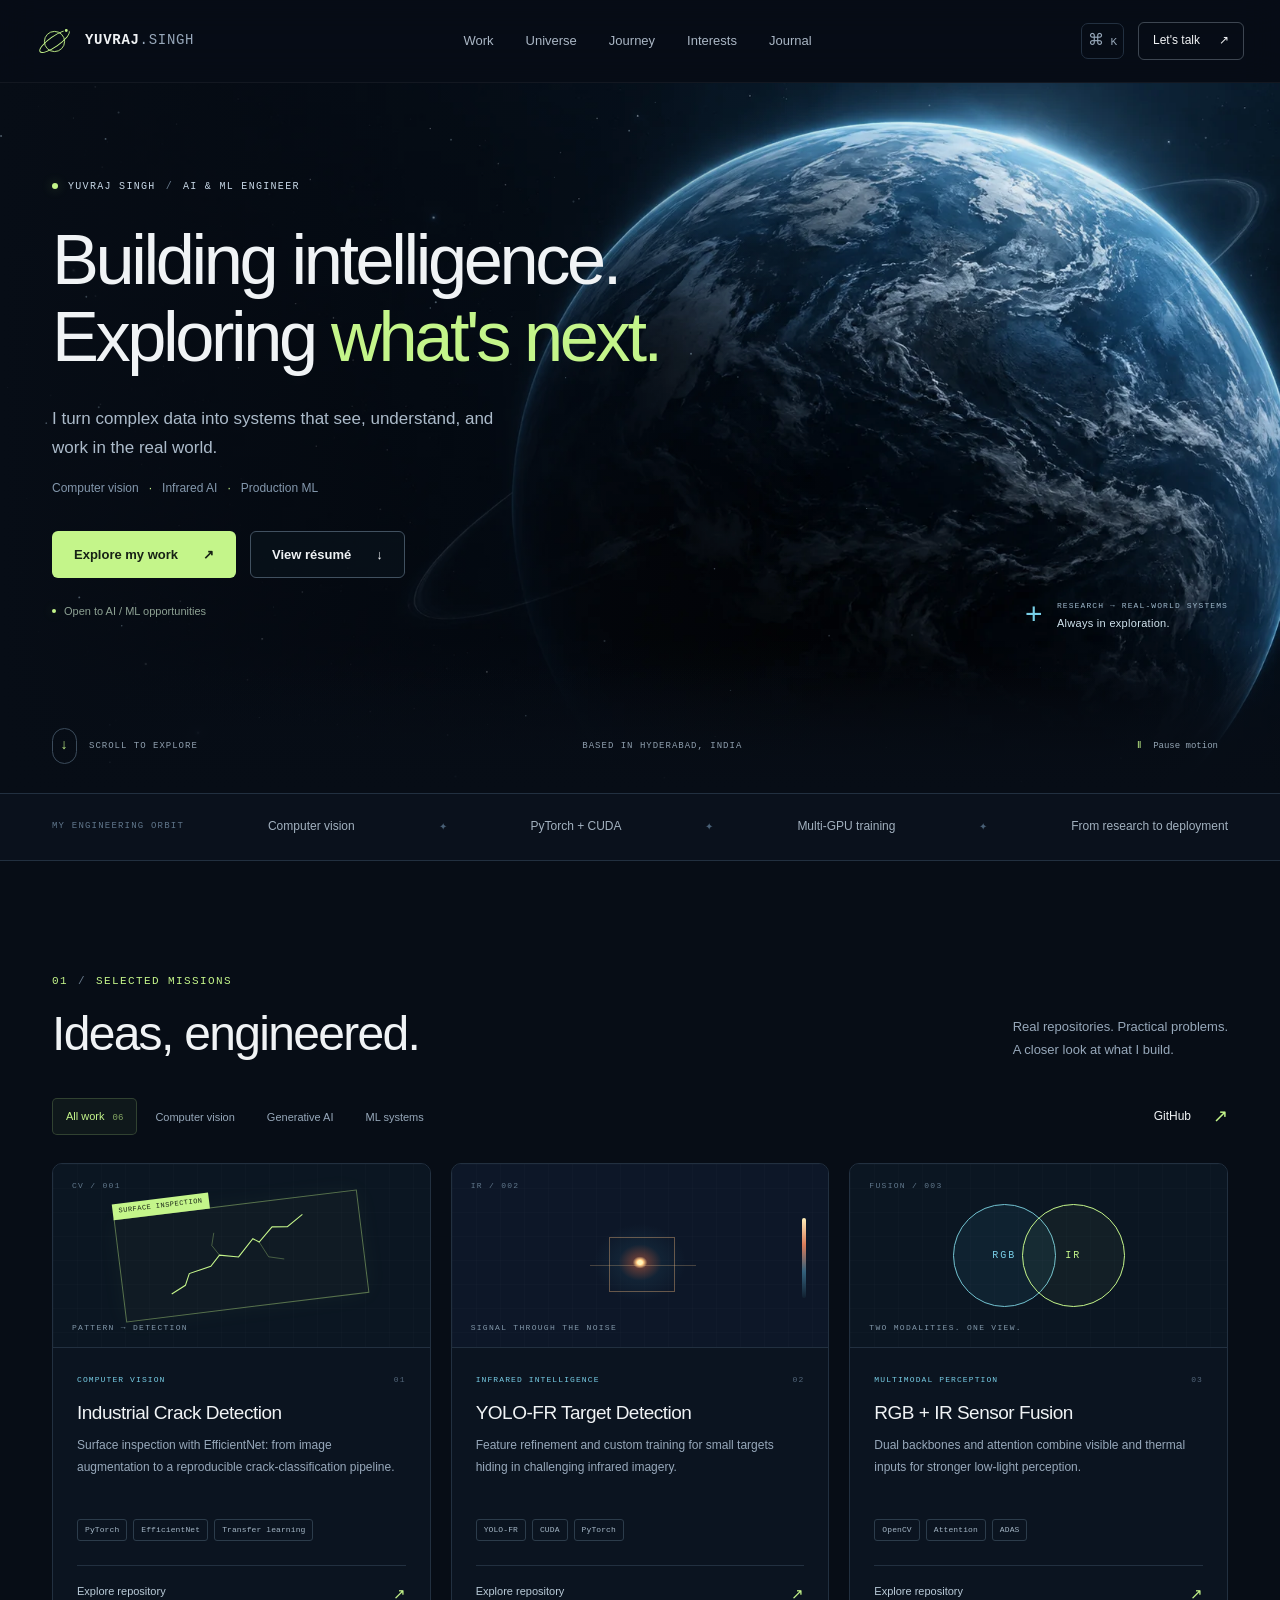
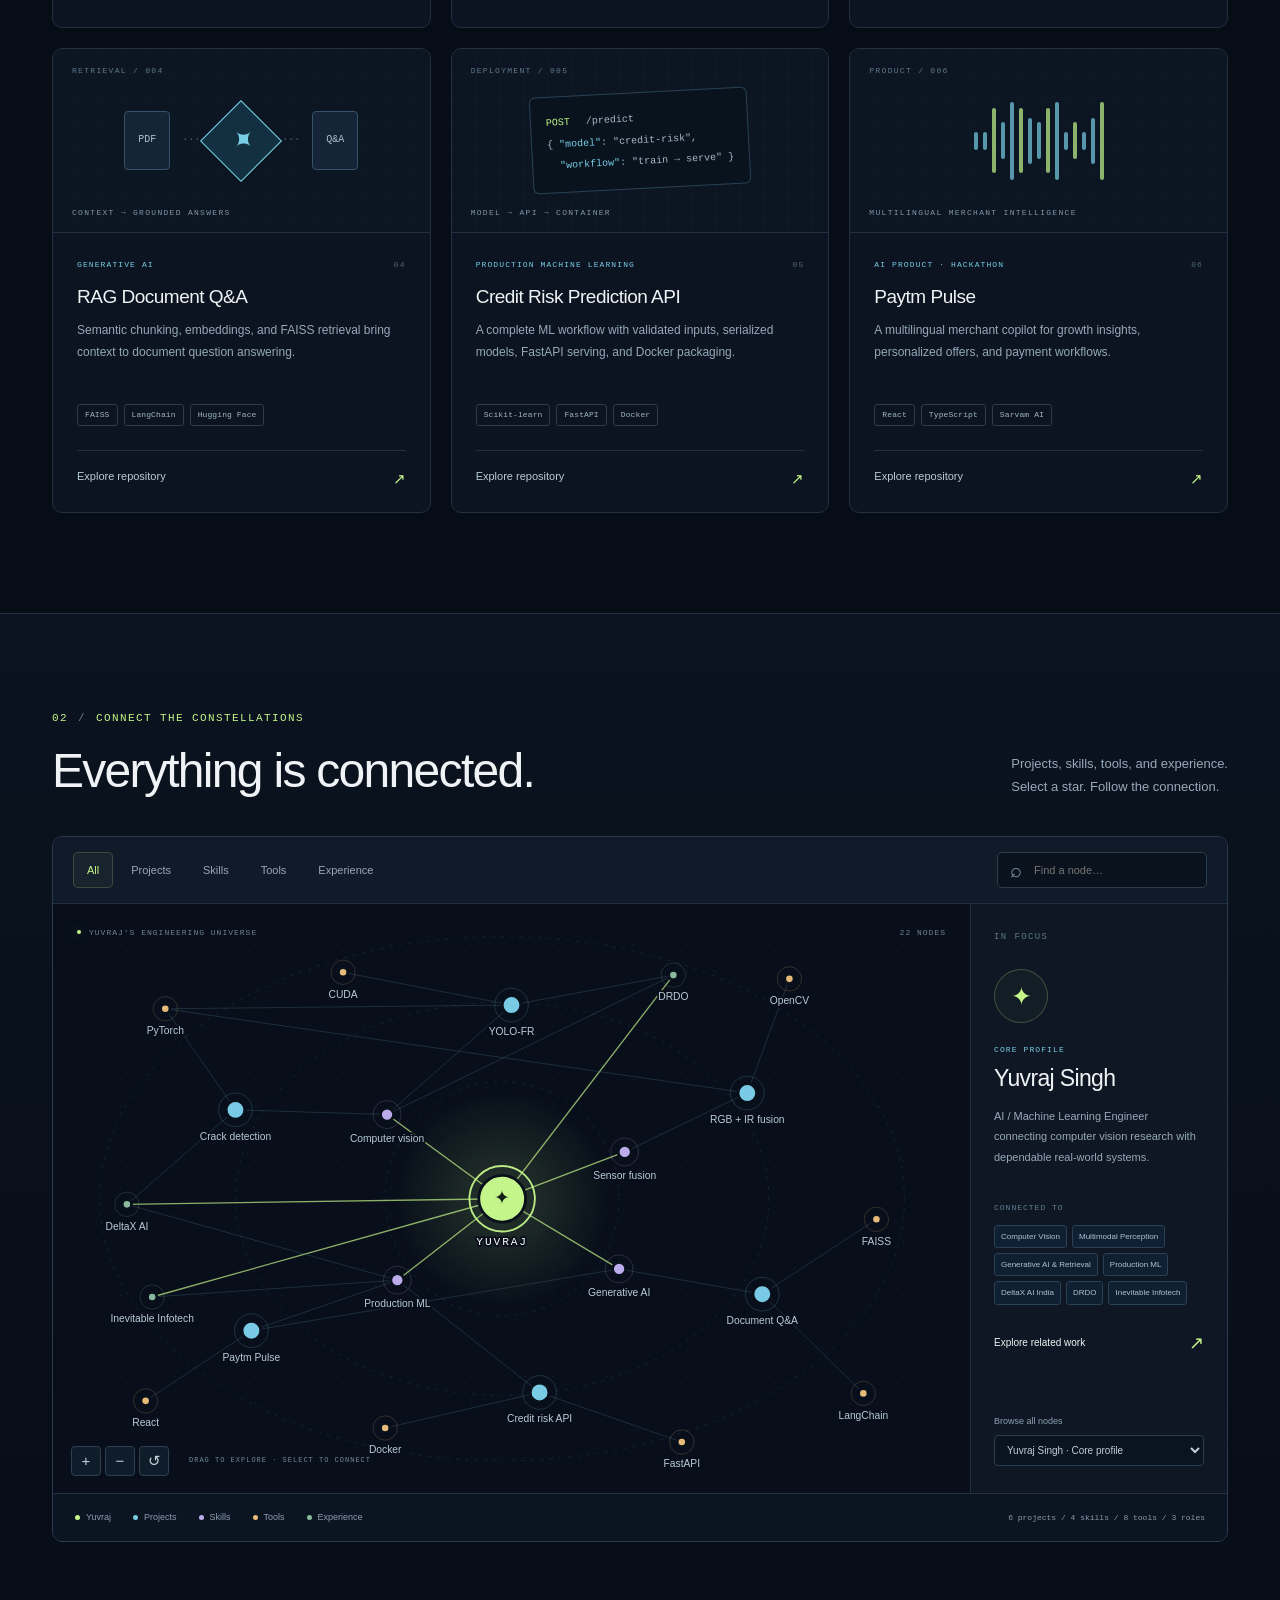
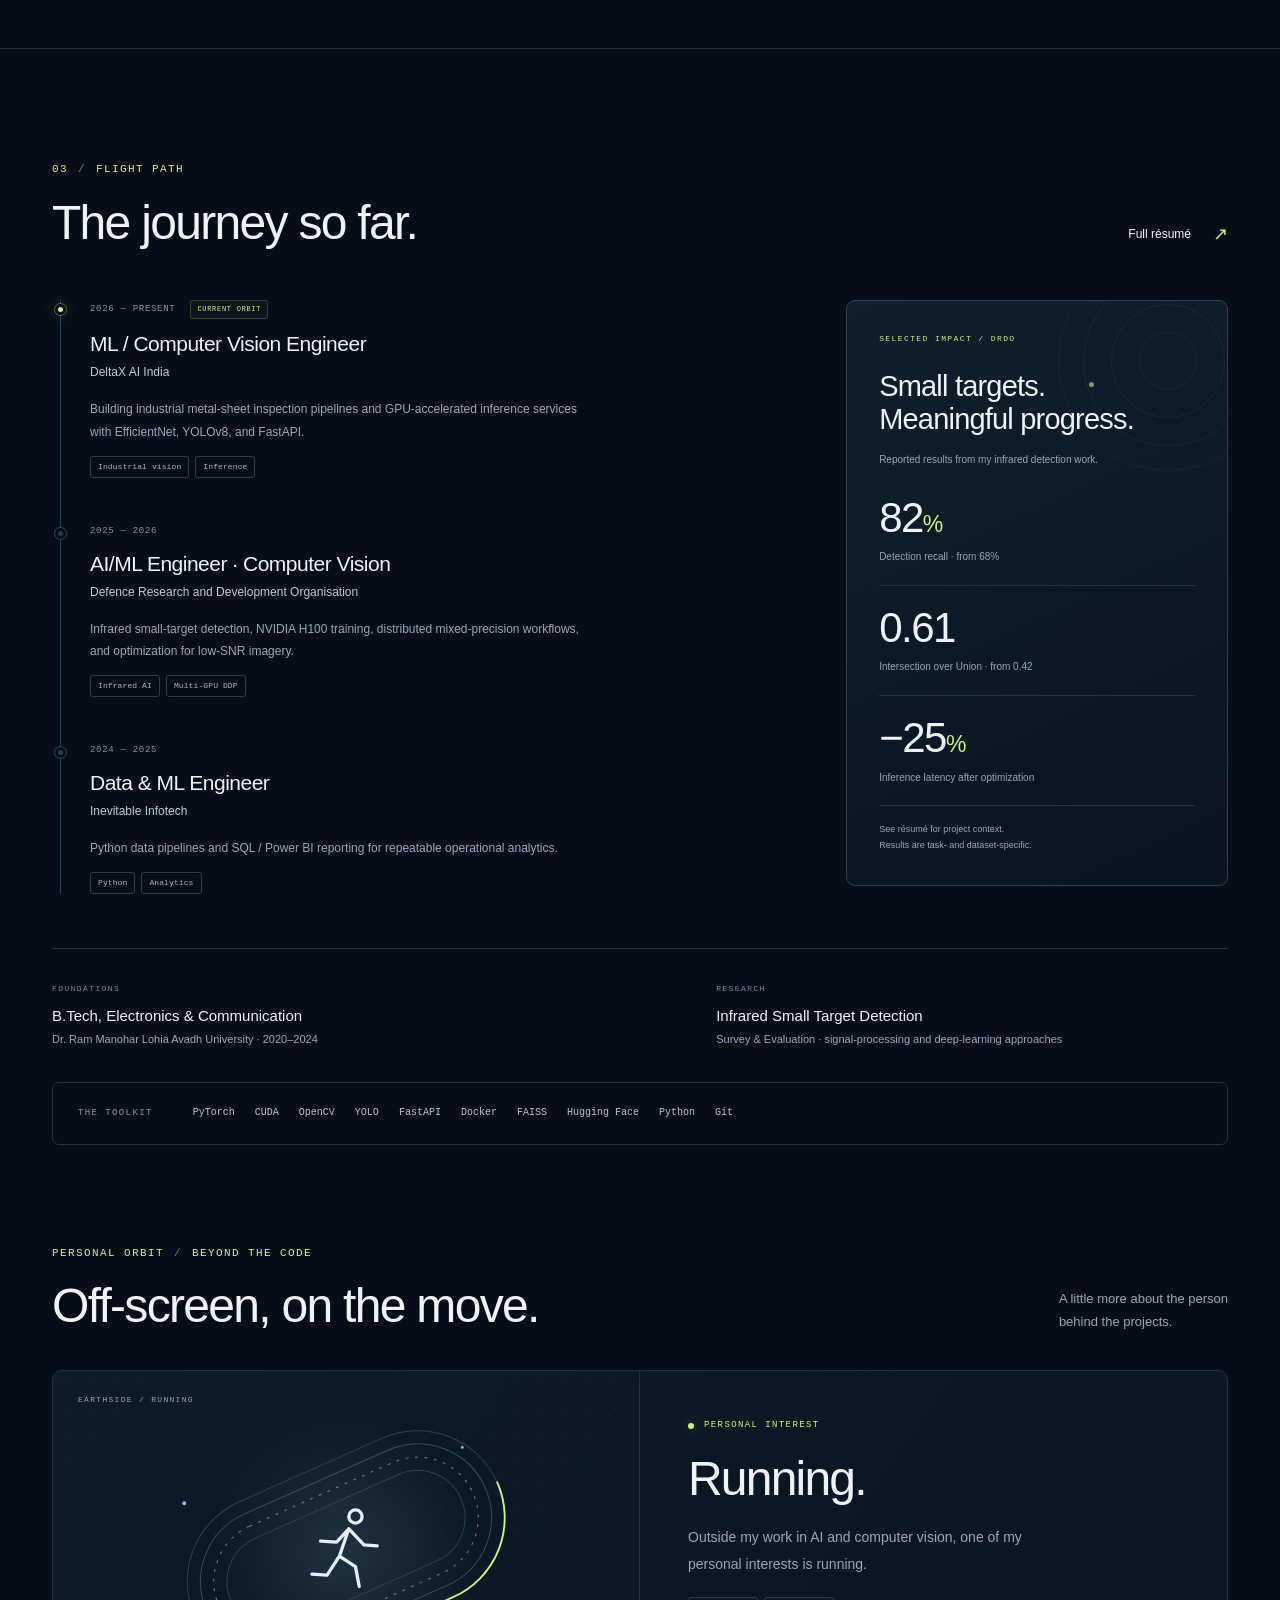
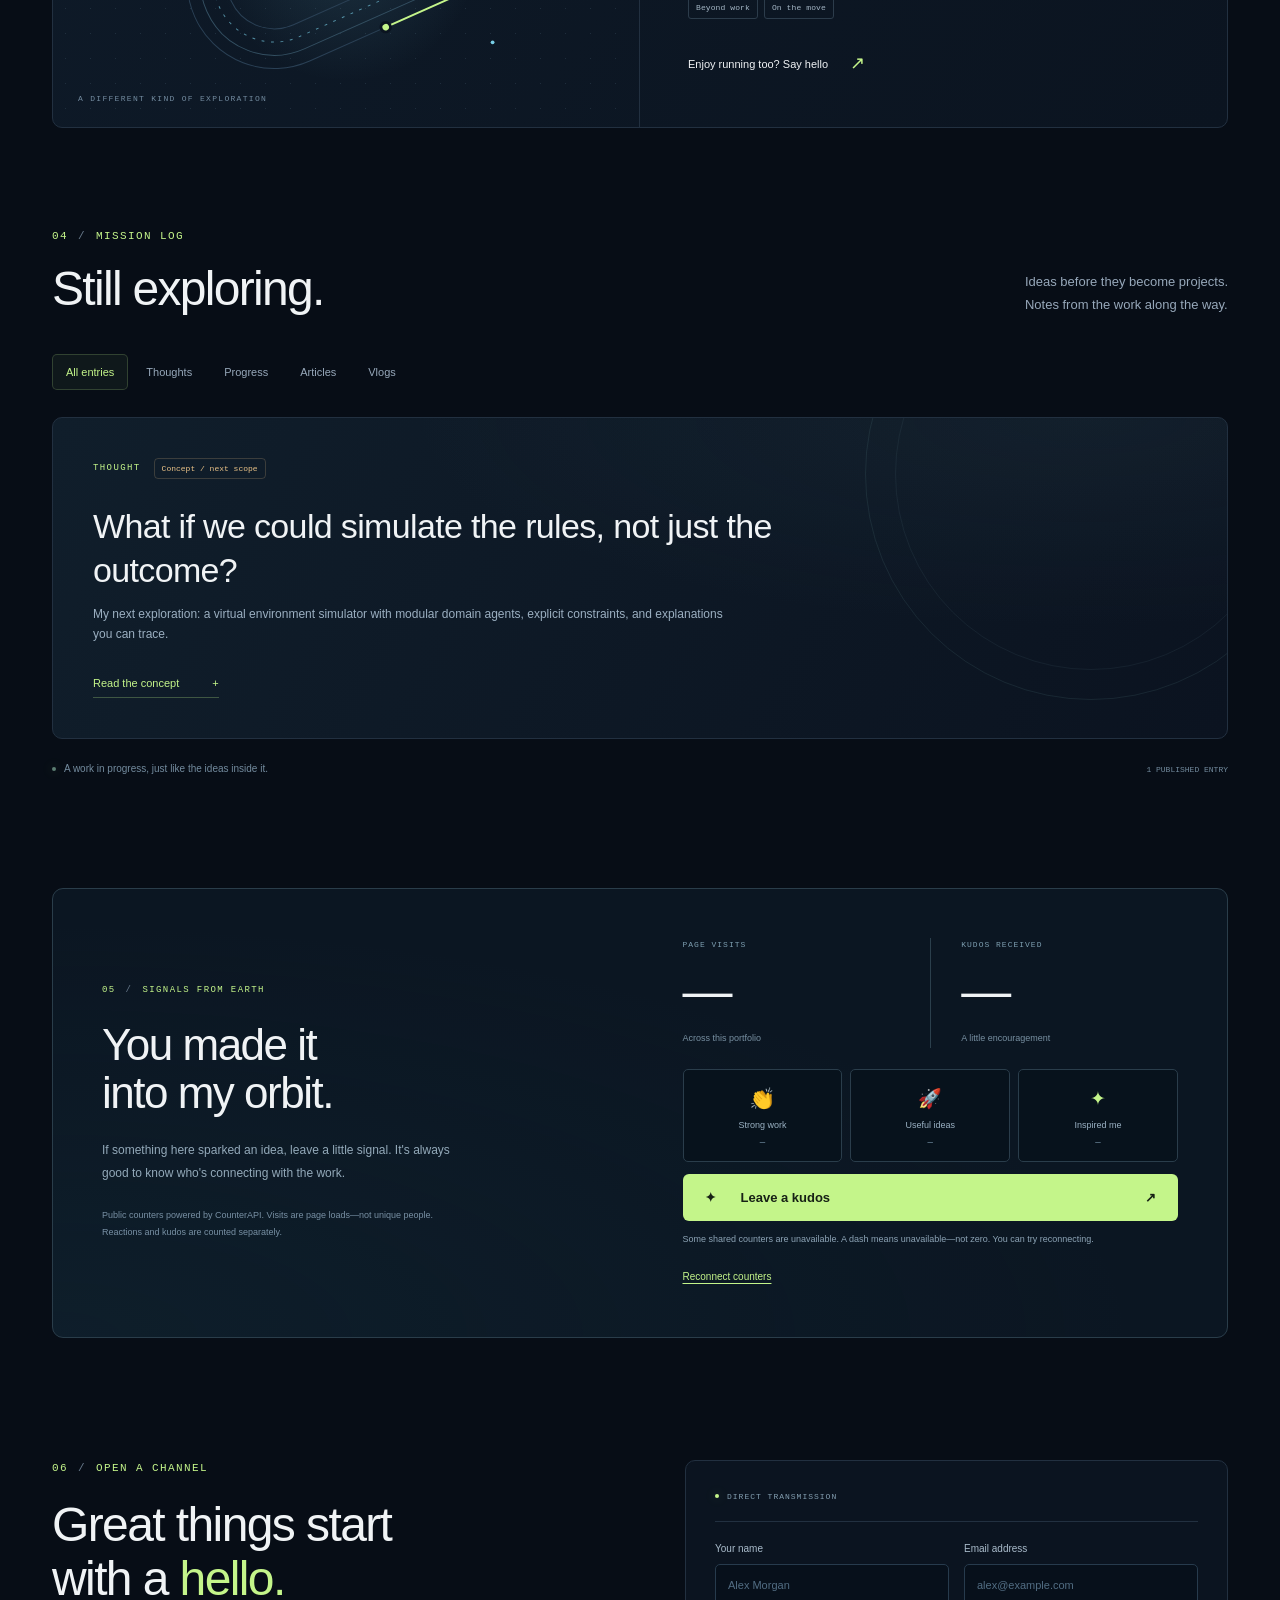
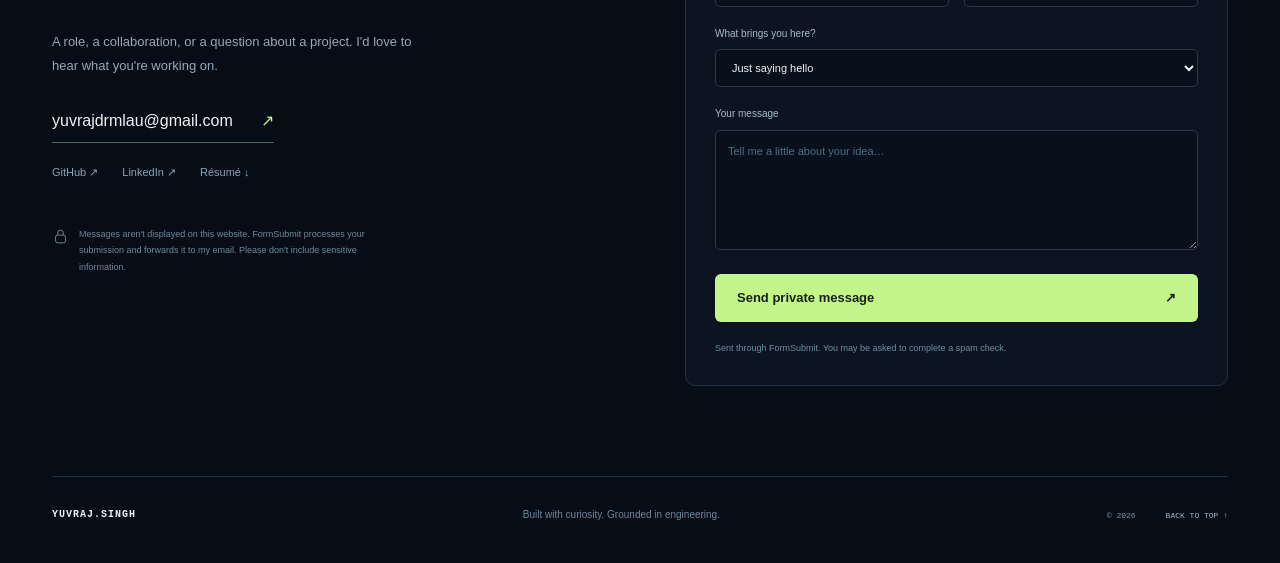
==== commit d870d91e: "Add files via upload" ====
--- a/index.html
+++ b/index.html
@@ -21,6 +21,9 @@
 .journal-section{padding-top:0}.journal-filters{margin-bottom:27px}.journal-grid{display:grid;grid-template-columns:repeat(2,1fr);gap:20px}.journal-card{border:1px solid var(--line);border-radius:10px;padding:32px;background:#0c1622;overflow:hidden;position:relative}.journal-card.featured{grid-column:1/-1;background:radial-gradient(ellipse at 88% 0,#3a5a6425,transparent 46%),linear-gradient(120deg,#101e2b,#0b1320);padding:40px}.journal-card.featured:before{content:"";position:absolute;right:-90px;top:-170px;width:450px;height:450px;border:1px solid #6d9ba022;border-radius:50%;pointer-events:none}.journal-card.featured:after{content:"";position:absolute;right:-60px;top:-140px;width:390px;height:390px;border:1px solid #6d9ba019;border-radius:50%;pointer-events:none}.journal-meta{display:flex;align-items:center;gap:13px;flex-wrap:wrap;position:relative;z-index:1}.journal-meta .eyebrow{font-size:9px}.journal-status{font-size:8px;font-family:var(--mono);color:var(--orange);padding:3px 7px;border:1px solid #eac28733;border-radius:4px}.journal-date{margin-left:auto;font-family:var(--mono);font-size:9px;color:var(--muted)}.journal-card h3{font-size:25px;letter-spacing:-.65px;max-width:680px;margin:25px 0 13px;position:relative;z-index:1}.journal-card.featured h3{font-size:34px;line-height:1.3}.journal-card>p{color:#9bafc1;font-size:12px;max-width:640px;position:relative;z-index:1}.journal-details{position:relative;z-index:1;margin-top:25px}.journal-details summary{font-size:11px;color:var(--lime);cursor:pointer;list-style:none;display:inline-block;border-bottom:1px solid #c4f58a44;padding-bottom:5px}.journal-details summary:after{content:" +";margin-left:30px}.journal-details[open] summary:after{content:" −"}.journal-body{border-top:1px solid var(--line);padding-top:20px;margin-top:20px;max-width:920px}.journal-body p{color:#a5b8c9;font-size:12px;margin-bottom:16px;line-height:1.95;white-space:pre-line}.journal-body p:last-child{margin-bottom:0}.journal-card>.text-link{margin-top:20px;color:var(--lime);position:relative;z-index:1}.journal-empty{padding:48px;border:1px dashed var(--line);border-radius:8px;text-align:center;color:var(--muted);font-size:13px}.journal-footer{font-size:10px;color:#738b9e;display:flex;align-items:center;gap:8px;margin-top:22px}.journal-footer .status-dot{background:#5c7e72;width:4px;height:4px}.journal-footer>span:last-child{margin-left:auto;font-family:var(--mono);font-size:8px}
 .community-section{display:grid;grid-template-columns:1fr 1fr;gap:85px;align-items:center;background:radial-gradient(ellipse at 0% 100%,#183b4938,transparent 65%),#0b1622;border:1px solid #2a3d4a;border-radius:11px;padding:49px;margin-top:10px;margin-bottom:10px}.community-copy>.eyebrow{font-size:9px}.community-copy h2{font-size:44px;line-height:1.1;letter-spacing:-1.5px;margin-top:23px}.community-copy>p:not(.eyebrow){color:#93a9b9;font-size:12px;line-height:1.9;max-width:370px;margin-top:22px}.community-copy .counter-disclosure{font-size:9px!important;color:#7890a4!important;max-width:340px!important}.kudos-board{position:relative}.counter-stats{display:grid;grid-template-columns:1fr 1fr;margin-bottom:21px}.counter-stats>div+div{border-left:1px solid #2b3f4c;padding-left:30px}.stat-label{font-family:var(--mono);font-size:8px;letter-spacing:1px;color:#7e9fb1;display:block}.counter-stats strong{font-size:50px;font-weight:400;letter-spacing:-2px;line-height:1.3;display:block;margin-top:8px}.counter-stats div>span:last-child{font-size:9px;color:#7890a2}.reaction-row{display:grid;grid-template-columns:repeat(3,1fr);gap:8px}.reaction-button{position:relative;background:#07121c;border:1px solid #2a3d4b;border-radius:5px;padding:13px 5px 10px;display:flex;flex-direction:column;align-items:center;gap:3px}.reaction-button b{font-weight:400;font-size:19px;color:var(--lime)}.reaction-button>span{font-size:9px;color:#9bb2c4}.reaction-button small{font-family:var(--mono);font-size:9px;color:#7895a9}.reaction-button:hover,.reaction-button.is-sent{border-color:#8bae71;background:#c4f58a07}.reaction-button.is-sent:after{content:"✓";position:absolute;right:8px;top:6px;font-size:9px;color:var(--lime)}.kudos-button{width:100%;margin-top:12px;justify-content:flex-start}.kudos-button>span:last-child{margin-left:auto}.kudos-button.is-sent{background:transparent!important;color:var(--lime)!important;border-color:#c4f58a66}#kudos-status{font-size:9px;color:#8da4b6;margin-top:11px;line-height:1.7;min-height:31px}.retry-counters{border:0;background:none;padding:0;text-decoration:underline;text-underline-offset:3px;color:var(--lime);font-size:10px}.burst-star{position:absolute;left:50%;top:65%;color:var(--lime);font-size:18px;pointer-events:none;animation:burst 900ms ease-out forwards;z-index:4}@keyframes burst{to{transform:translate(var(--bx),var(--by)) rotate(110deg);opacity:0}}
 .message-section{display:grid;grid-template-columns:1fr 1fr;gap:90px;align-items:start;padding-bottom:90px}.message-copy h2{font-size:48px;letter-spacing:-1.6px;line-height:1.12;margin-top:22px}.message-copy>p:not(.eyebrow):not(.privacy-note){color:var(--muted);font-size:13px;max-width:380px;margin-top:24px;line-height:1.9}.email-link{display:inline-flex;align-items:center;gap:28px;border-bottom:1px solid #516653;padding-bottom:7px;font-size:16px;margin-top:29px}.email-link span{color:var(--lime)}.social-links{display:flex;gap:24px;font-size:11px;color:#8da4b8;margin-top:20px}.social-links a:hover{color:var(--lime)}.privacy-note{display:flex;align-items:flex-start;gap:10px;font-size:9px;color:#71889b;max-width:350px;line-height:1.85;margin-top:45px}.privacy-note svg{flex:none;width:17px;height:17px;stroke:#749284;fill:none;stroke-width:1.3;margin-top:2px}.message-form{border:1px solid var(--line);border-radius:10px;padding:29px;background:#0b1420;display:grid;gap:19px}.form-heading{display:flex;align-items:center;gap:8px;font-family:var(--mono);font-size:8px;letter-spacing:1px;color:#849fb1;border-bottom:1px solid var(--line);padding-bottom:18px;margin-bottom:0}.form-heading .status-dot{width:4px;height:4px}.message-form label{font-size:10px;color:#aabccb;display:block}.form-row{display:grid;grid-template-columns:1fr 1fr;gap:15px}.message-form input:not(.honeypot),.message-form textarea,.message-form select{width:100%;min-width:0;border:1px solid #273b4d;border-radius:5px;background:#07101b;color:var(--text);padding:11px 12px;font-size:11px;margin-top:7px}.message-form input::placeholder,.message-form textarea::placeholder{color:#526d83}.message-form textarea{resize:vertical;min-height:120px}.message-form .button{justify-content:space-between}.form-note{font-size:9px;color:#718da3;line-height:1.7}.honeypot{position:absolute;left:-9999px;opacity:0;pointer-events:none}.footer{border-top:1px solid var(--line);padding:30px 0 40px;display:flex;gap:30px;align-items:center;justify-content:space-between}.footer .brand{font-size:10px;letter-spacing:1px}.footer>span{font-size:10px;color:#71879a}.footer>div{display:flex;gap:30px;font-family:var(--mono);font-size:8px;color:#8198ab}.footer>div a{color:#a6b8c6}.command-dialog{width:min(490px,calc(100% - 32px));padding:22px;margin:14vh auto auto;background:#101c2a;border:1px solid #40576a;border-radius:12px;color:var(--text);box-shadow:0 30px 100px #0008}.command-dialog::backdrop{background:#030912bb;backdrop-filter:blur(8px)}.dialog-head{display:flex;align-items:center;justify-content:space-between;font-size:12px;color:#a2b6c8}.command-dialog>input{width:100%;padding:14px;margin:17px 0;border:1px solid #3a4f62;border-radius:5px;background:#07111e;color:var(--text);font-size:13px}.command-dialog #command-links a{display:flex;align-items:center;gap:18px;padding:12px;font-family:var(--mono);font-size:10px;color:#a2b5c5;border-radius:5px}.command-dialog #command-links a:hover{background:#c4f58a0d;color:var(--lime)}.command-dialog #command-links span{margin-right:auto;font:12px var(--sans)}.command-footer{display:flex;justify-content:space-between;font:8px var(--mono);letter-spacing:.7px;color:#6b8397;margin-top:20px;padding-top:17px;border-top:1px solid var(--line)}#command-empty{color:var(--muted);font-size:12px;padding:10px}
+.interests-section{padding-bottom:100px}.running-card{display:grid;grid-template-columns:1fr 1fr;border:1px solid var(--line);border-radius:10px;overflow:hidden;background:linear-gradient(125deg,#0e1a28,#0b1420)}.running-art{position:relative;display:grid;place-items:center;min-height:330px;border-right:1px solid var(--line);background-image:radial-gradient(#789bb52b .8px,transparent .8px);background-size:25px 25px}.running-orbit{width:100%;max-width:490px;height:auto;display:block;padding:18px}.running-art-label,.running-art-footer{position:absolute;left:25px;font-family:var(--mono);font-size:8px;letter-spacing:1.3px;color:#8da7ba}.running-art-label{top:22px}.running-art-footer{bottom:22px;color:#738b9f}.running-copy{padding:48px;align-self:center}.running-copy>.eyebrow{font-size:9px}.running-copy h3{font-size:48px;letter-spacing:-1.8px;margin:18px 0}.running-copy>p:not(.eyebrow){font-size:14px;color:var(--muted);line-height:1.9;max-width:360px}.running-copy .text-link{margin-top:30px;font-size:11px;white-space:normal}.running-copy .tags{margin-top:20px}
+@media(max-width:820px){.interests-section{padding-bottom:76px}.running-copy{padding:30px}.running-copy h3{font-size:38px}.running-copy>p:not(.eyebrow){font-size:12px}.running-art{min-height:300px}.desktop-nav{gap:13px}}
+@media(max-width:600px){.interests-section{padding-bottom:66px}.running-card{grid-template-columns:1fr}.running-art{min-height:250px;border-right:0;border-bottom:1px solid var(--line)}.running-orbit{max-width:360px}.running-copy{padding:29px 25px 32px}.running-copy h3{font-size:42px}.running-copy>p:not(.eyebrow){font-size:13px}.running-art-label,.running-art-footer{left:22px;font-size:7px}}
 @media(min-width:1550px){.hero-art{background-position:center 46%}.hero-content{min-height:770px}.hero{min-height:770px}.hero-copy h1{font-size:80px}}
 @media(max-width:1100px){.container{width:calc(100% - 64px)}.header-inner{width:calc(100% - 48px)}.desktop-nav{gap:22px}.hero-copy h1{font-size:60px}.hero-copy{width:640px}.hero-art{background-position:60% center}.orbital-note{right:0;bottom:125px}.proof-label{display:none}.proof-inner{font-size:10px}.project-body{padding:20px}.project-body h3{font-size:17px}.project-body>p:not(.card-eyebrow){min-height:84px}.universe-body{grid-template-columns:minmax(0,1fr) 225px}.node-panel{padding:22px 17px}.graph-hint{font-size:6px}.graph-stage,#network{min-height:480px}.universe-toolbar{padding:12px}.search-box{width:170px}.graph-counts{display:none!important}.journey-layout{gap:50px}.community-section{gap:45px;padding:35px}.message-section{gap:50px}.toolkit{gap:25px}.toolkit>div{gap:14px}.brand{font-size:12px}}
 @media(max-width:820px){.desktop-nav{gap:16px;font-size:11px}.brand-suffix{display:none}.header-inner{height:72px}.hero,.hero-content{min-height:670px}.hero-copy{max-width:610px}.hero-copy h1{font-size:57px}.hero-art{opacity:.65;background-position:65% center}.hero-art:after{content:"";position:absolute;inset:0;background:linear-gradient(90deg,#070d16cc,transparent)}.orbital-note{display:none}.hero-bottom .hero-location{font-size:7px}.project-grid{grid-template-columns:repeat(2,1fr)}.project-body>p:not(.card-eyebrow){min-height:66px}.section{padding-top:80px;padding-bottom:76px}.universe-section{padding:78px 0}.section-heading>p{font-size:11px}.universe-body{grid-template-columns:1fr}.node-panel{border-left:0;border-top:1px solid var(--line);display:grid;grid-template-columns:60px 1fr;column-gap:20px;padding:24px}.node-panel>.eyebrow{grid-column:1/-1;margin-bottom:18px}.node-emblem{grid-column:1;grid-row:2/5;margin:0}.node-panel .card-eyebrow{grid-column:2}.node-panel h3{grid-column:2;margin-top:3px}.node-panel>p:not(.eyebrow):not(.card-eyebrow):not(.node-relation-label){grid-column:2;margin-top:8px;min-height:0}.node-relation-label{grid-column:2;margin-top:16px}.connection-chips{grid-column:2;min-height:0}.node-panel>.text-link{grid-column:2;justify-self:start}.node-select-label{grid-column:2;padding-top:18px;width:100%}.graph-stage,#network{min-height:460px}.journey-layout{gap:35px;grid-template-columns:1.15fr .85fr}.impact-panel{padding:23px}.role h3{font-size:18px}.role-top{font-size:8px;flex-wrap:wrap;gap:8px}.impact-panel h3{font-size:25px}.education-row{gap:25px}.community-section{gap:30px;padding:32px}.community-copy h2{font-size:36px}.community-copy>p:not(.eyebrow){font-size:11px}.counter-stats strong{font-size:40px}.counter-stats>div+div{padding-left:20px}.reaction-button>span{font-size:8px}.message-section{gap:32px}.message-copy h2{font-size:38px}.message-form{padding:22px}.form-row{grid-template-columns:1fr}.email-link{font-size:13px;gap:18px}.footer{flex-wrap:wrap;gap:15px}.footer>span{order:3;width:100%}.journal-section{padding-top:0}.journal-card.featured h3{font-size:29px}.toolkit{align-items:flex-start;flex-direction:column;gap:16px}}
@@ -36,10 +39,10 @@
   <header class="header">
     <div class="header-inner">
       <a class="brand" href="#top" aria-label="Yuvraj Singh — home"><svg viewBox="0 0 44 44" aria-hidden="true"><circle cx="22" cy="22" r="12"/><ellipse cx="22" cy="22" rx="21" ry="6" transform="rotate(-35 22 22)"/><circle class="satellite" cx="36" cy="9" r="2.5"/></svg><span>YUVRAJ<span class="brand-suffix">.SINGH</span></span></a>
-      <nav class="desktop-nav" aria-label="Main navigation"><a href="#systems">Work</a><a href="#universe">Universe</a><a href="#journey">Journey</a><a href="#journal">Journal</a></nav>
+      <nav class="desktop-nav" aria-label="Main navigation"><a href="#systems">Work</a><a href="#universe">Universe</a><a href="#journey">Journey</a><a href="#interests">Interests</a><a href="#journal">Journal</a></nav>
       <div class="header-actions"><button class="icon-button command-open" type="button" aria-label="Open quick navigation" title="Quick navigation (Ctrl or Command + K)">⌘<span class="shortcut"> K</span></button><a class="nav-contact" href="#message">Let's talk <span>↗</span></a><button id="menu-toggle" class="icon-button menu-toggle" aria-expanded="false" aria-controls="mobile-nav" aria-label="Open navigation">☰</button></div>
     </div>
-    <nav id="mobile-nav" class="mobile-nav" aria-label="Mobile navigation" hidden><a href="#systems">Selected work</a><a href="#universe">My universe</a><a href="#journey">Experience</a><a href="#journal">Mission log</a><a href="#kudos">Leave a kudos</a><a href="#message">Private message</a></nav>
+    <nav id="mobile-nav" class="mobile-nav" aria-label="Mobile navigation" hidden><a href="#systems">Selected work</a><a href="#universe">My universe</a><a href="#journey">Experience</a><a href="#interests">Personal interests · Running</a><a href="#journal">Mission log</a><a href="#kudos">Leave a kudos</a><a href="#message">Private message</a></nav>
   </header>
 
   <main id="main">
@@ -88,6 +91,40 @@
       <aside class="impact-panel" id="impact"><div class="impact-radar" aria-hidden="true"><div></div><span></span></div><p class="eyebrow">SELECTED IMPACT / DRDO</p><h3>Small targets.<br>Meaningful progress.</h3><p>Reported results from my infrared detection work.</p><div class="impact-values"><div><strong>82<span>%</span></strong><span>Detection recall · from 68%</span></div><div><strong>0.61</strong><span>Intersection over Union · from 0.42</span></div><div><strong>−25<span>%</span></strong><span>Inference latency after optimization</span></div></div><p class="impact-footnote">See résumé for project context.<br>Results are task- and dataset-specific.</p></aside></div>
       <div class="education-row"><div><p class="eyebrow">FOUNDATIONS</p><h3>B.Tech, Electronics & Communication</h3><p>Dr. Ram Manohar Lohia Avadh University · 2020–2024</p></div><div><p class="eyebrow">RESEARCH</p><h3>Infrared Small Target Detection</h3><p>Survey & Evaluation · signal-processing and deep-learning approaches</p></div></div>
       <div class="toolkit" id="toolkit"><p class="eyebrow">THE TOOLKIT</p><div><span>PyTorch</span><span>CUDA</span><span>OpenCV</span><span>YOLO</span><span>FastAPI</span><span>Docker</span><span>FAISS</span><span>Hugging Face</span><span>Python</span><span>Git</span></div></div>
+    </section>
+
+    <section class="container interests-section" id="interests" aria-labelledby="interests-title">
+      <div class="section-heading"><div><p class="eyebrow">PERSONAL ORBIT <span>/</span> BEYOND THE CODE</p><h2 id="interests-title">Off-screen, on the move.</h2></div><p>A little more about the person<br>behind the projects.</p></div>
+      <article class="running-card" aria-labelledby="running-title">
+        <div class="running-art" aria-hidden="true">
+          <span class="running-art-label">EARTHSIDE / RUNNING</span>
+          <svg class="running-orbit" viewBox="0 0 480 310" focusable="false">
+            <defs><radialGradient id="running-glow"><stop stop-color="#78cee6" stop-opacity=".14"/><stop offset="1" stop-color="#78cee6" stop-opacity="0"/></radialGradient></defs>
+            <circle cx="240" cy="155" r="140" fill="url(#running-glow)"/>
+            <g transform="rotate(-24 240 155)" fill="none">
+              <rect x="65" y="63" width="350" height="184" rx="92" stroke="#2a4055"/>
+              <rect x="79" y="77" width="322" height="156" rx="78" stroke="#334f61"/>
+              <rect x="93" y="91" width="294" height="128" rx="64" stroke="#78cee6" stroke-opacity=".65" stroke-dasharray="3 7"/>
+              <rect x="107" y="105" width="266" height="100" rx="50" stroke="#2a4055"/>
+              <path d="M245 247h78a92 92 0 0 0 92-92" stroke="#c4f58a" stroke-width="2" stroke-linecap="round"/>
+              <circle cx="245" cy="247" r="5" fill="#c4f58a" stroke="#0b1420" stroke-width="3"/>
+            </g>
+            <g transform="translate(201 112)" stroke="#e5eff5" stroke-width="3.5" stroke-linecap="round" stroke-linejoin="round" fill="none">
+              <circle cx="49" cy="8" r="7"/>
+              <path d="m29 35 13-14 16 17 14 1M42 21 32 50 49 61 53 82M32 50 19 70 3 69M29 35 12 34"/>
+            </g>
+            <g fill="#78cee6"><circle cx="69" cy="106" r="2"/><circle cx="395" cy="253" r="2"/><circle cx="363" cy="47" r="1.5"/></g>
+          </svg>
+          <span class="running-art-footer">A DIFFERENT KIND OF EXPLORATION</span>
+        </div>
+        <div class="running-copy">
+          <p class="eyebrow"><span class="status-dot"></span> PERSONAL INTEREST</p>
+          <h3 id="running-title">Running.</h3>
+          <p>Outside my work in AI and computer vision, one of my personal interests is running.</p>
+          <div class="tags"><span>Beyond work</span><span>On the move</span></div>
+          <a class="text-link" href="#message">Enjoy running too? Say hello <span>↗</span></a>
+        </div>
+      </article>
     </section>
 
     <section class="section container journal-section" id="journal" aria-labelledby="journal-title"><div class="section-heading"><div><p class="eyebrow">04 <span>/</span> MISSION LOG</p><h2 id="journal-title">Still exploring.</h2></div><p>Ideas before they become projects.<br>Notes from the work along the way.</p></div><div class="filter-group journal-filters" aria-label="Filter journal"><button class="active" data-journal-filter="all" aria-pressed="true">All entries</button><button data-journal-filter="thought" aria-pressed="false">Thoughts</button><button data-journal-filter="progress" aria-pressed="false">Progress</button><button data-journal-filter="report" aria-pressed="false">Articles</button><button data-journal-filter="vlog" aria-pressed="false">Vlogs</button></div><div id="journal-grid" class="journal-grid"></div><p class="journal-empty" id="journal-empty" hidden>No entries published in this category yet. Check back for the next update.</p><p class="journal-footer"><span class="status-dot"></span> A work in progress, just like the ideas inside it. <span id="journal-count"></span></p><noscript><article class="journal-card"><p class="eyebrow">THOUGHT · CONCEPT / NEXT SCOPE</p><h3>Virtual Environment Simulator</h3><p>A modular, rule-driven simulation concept: parse scenarios, route domain solvers, validate constraints, and visualize outcomes with explicit uncertainty. This is a design concept, not a working universal simulator.</p></article></noscript></section>
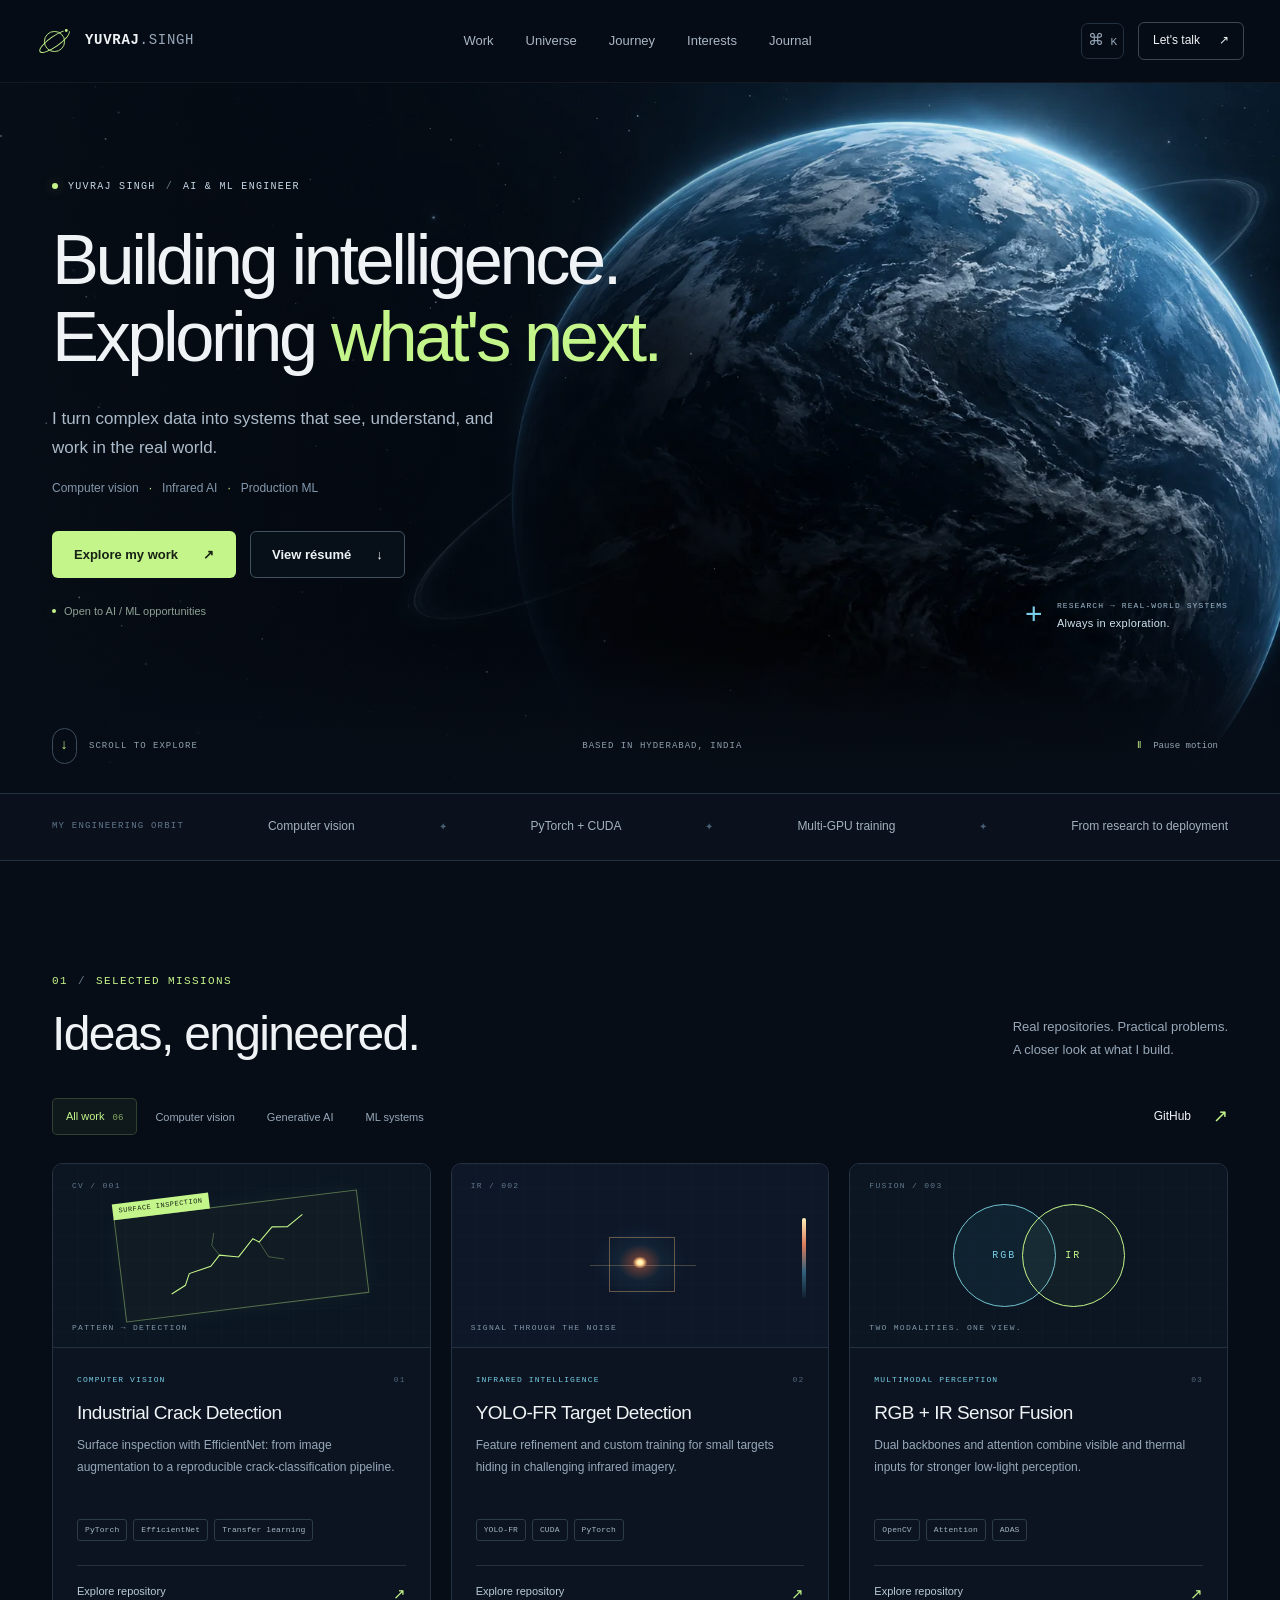
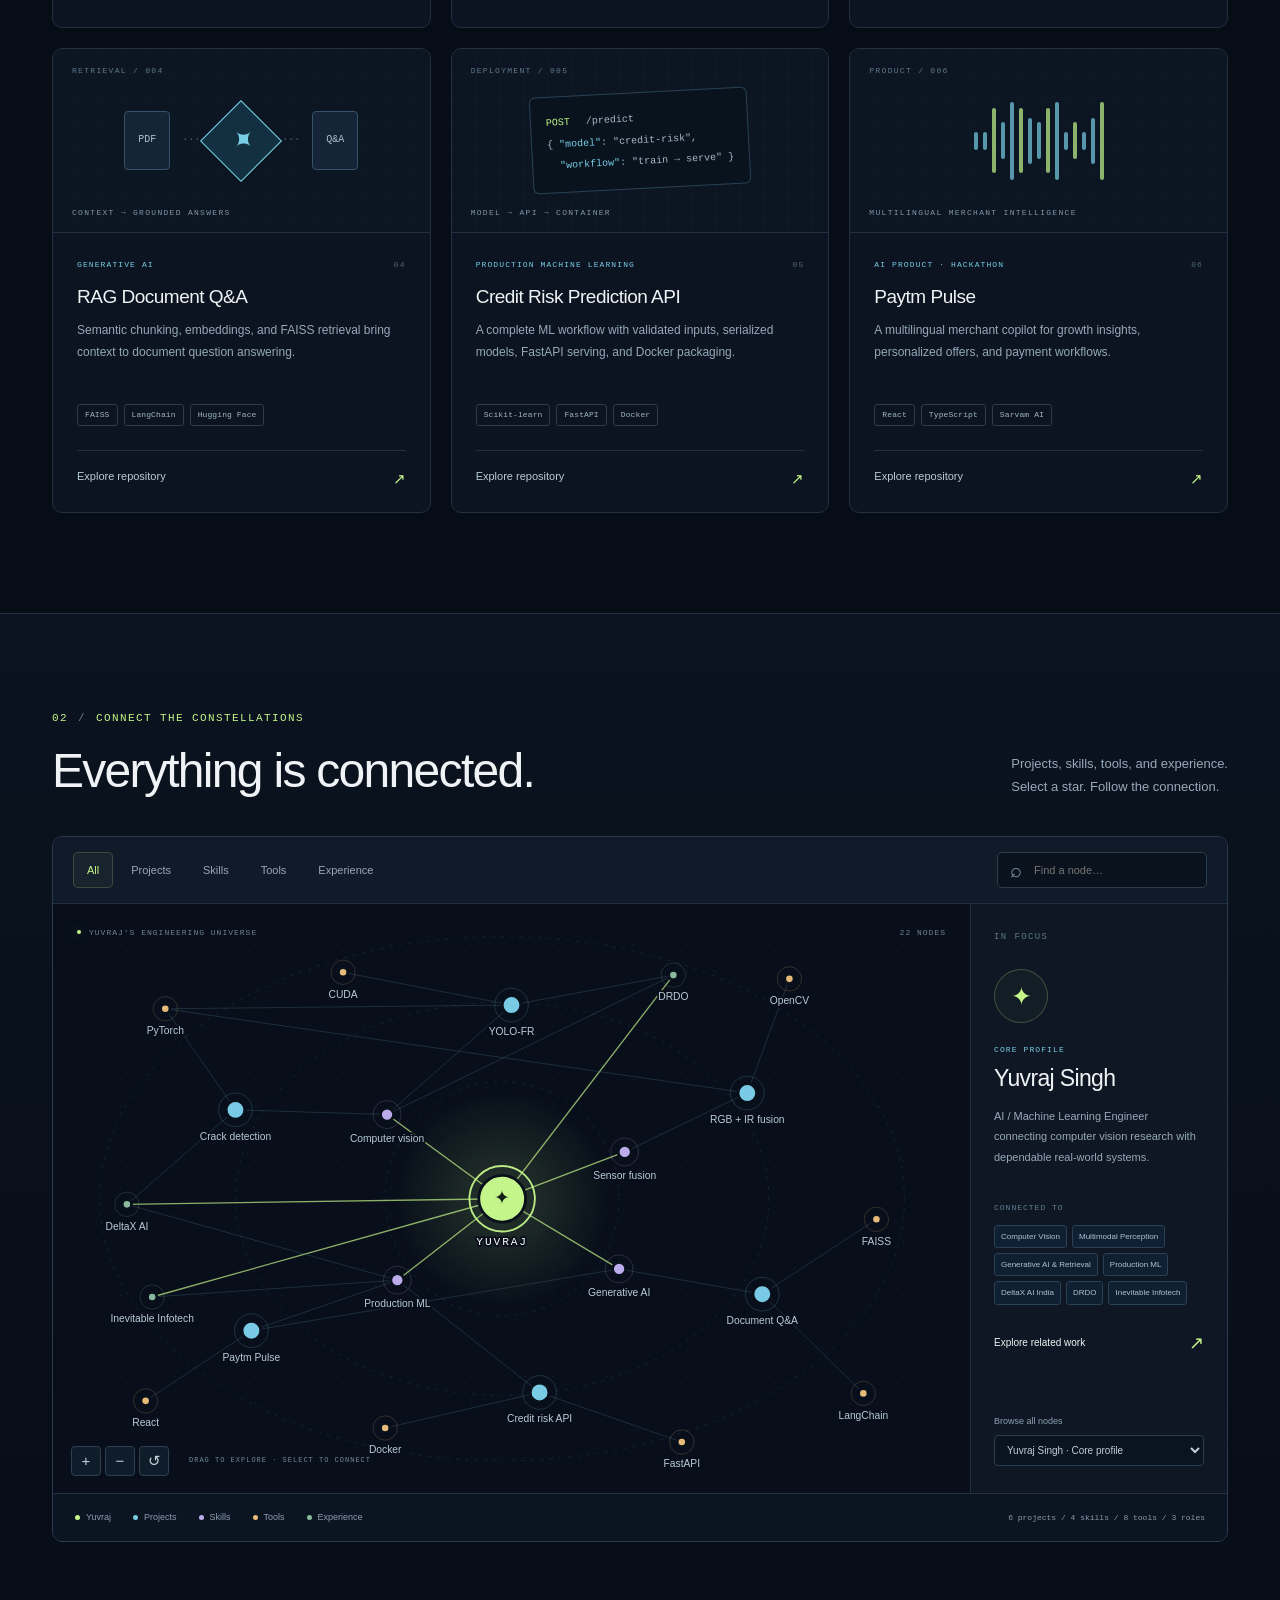
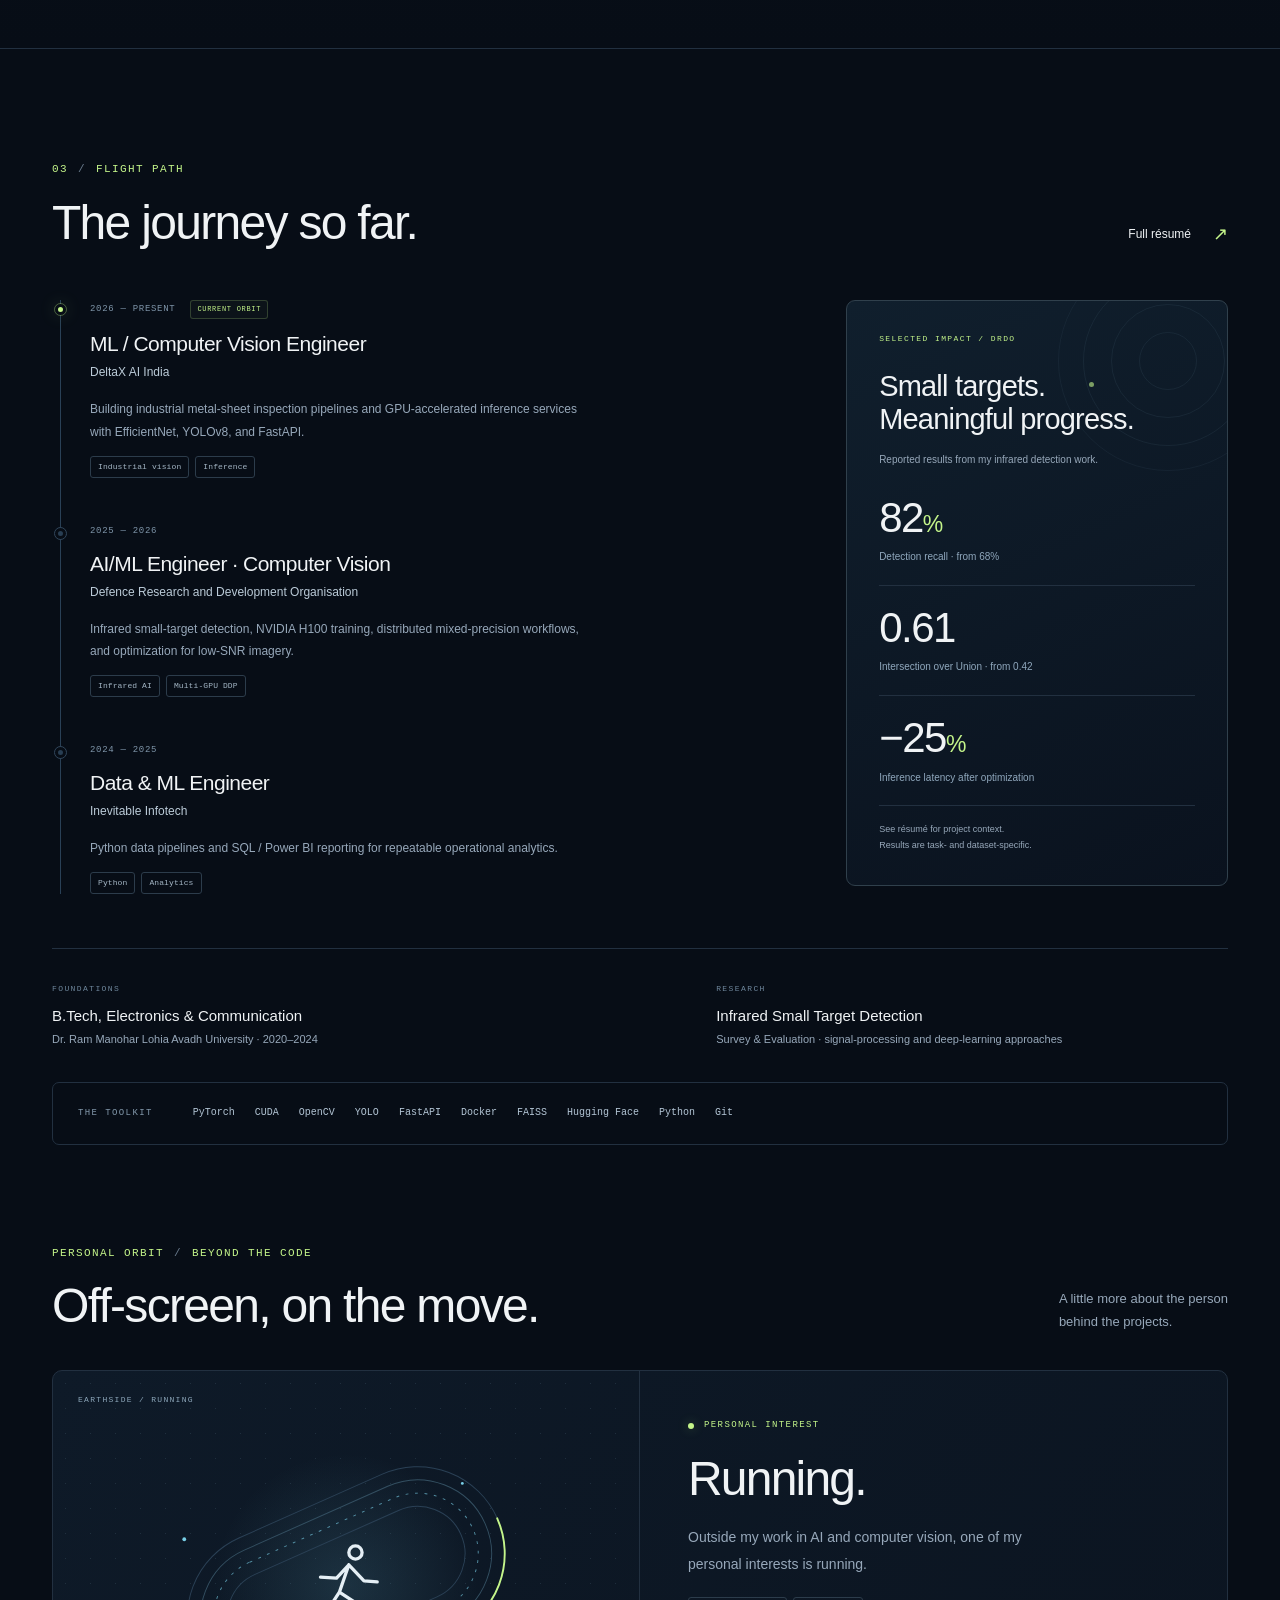
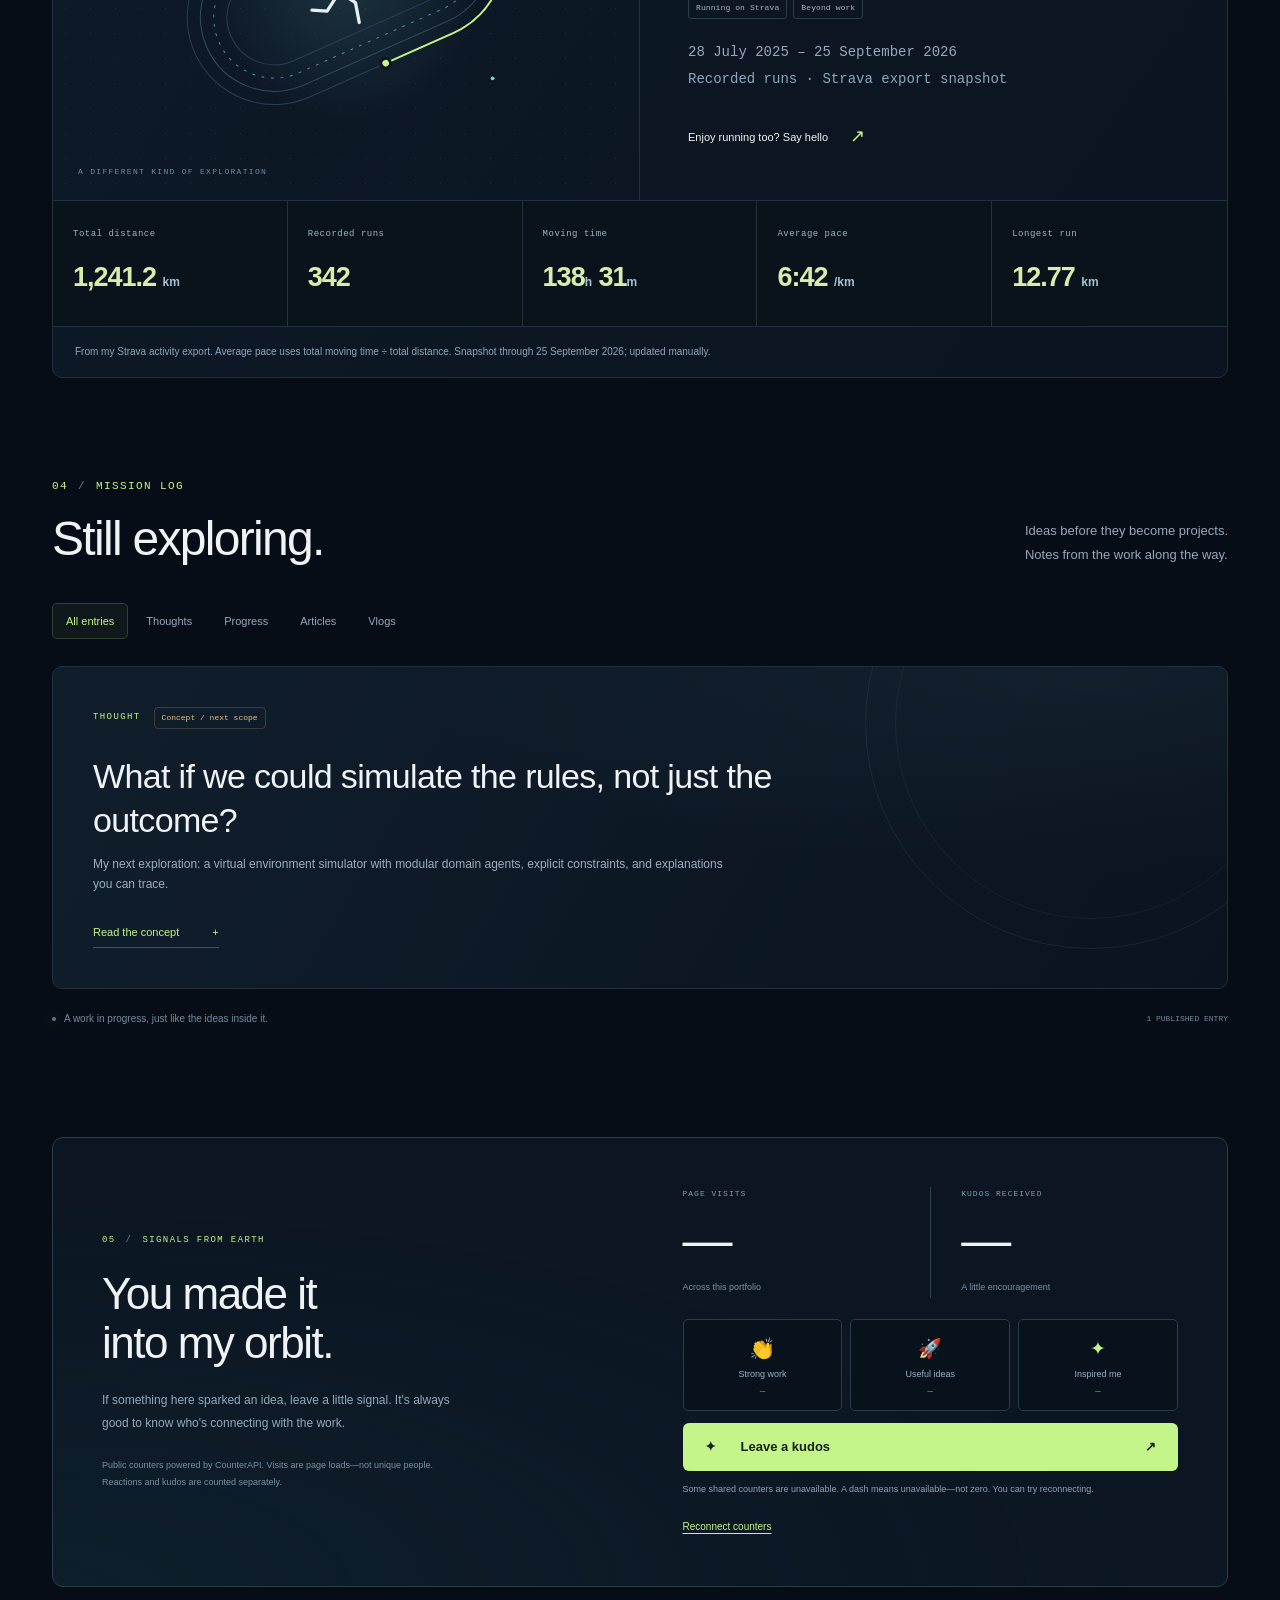
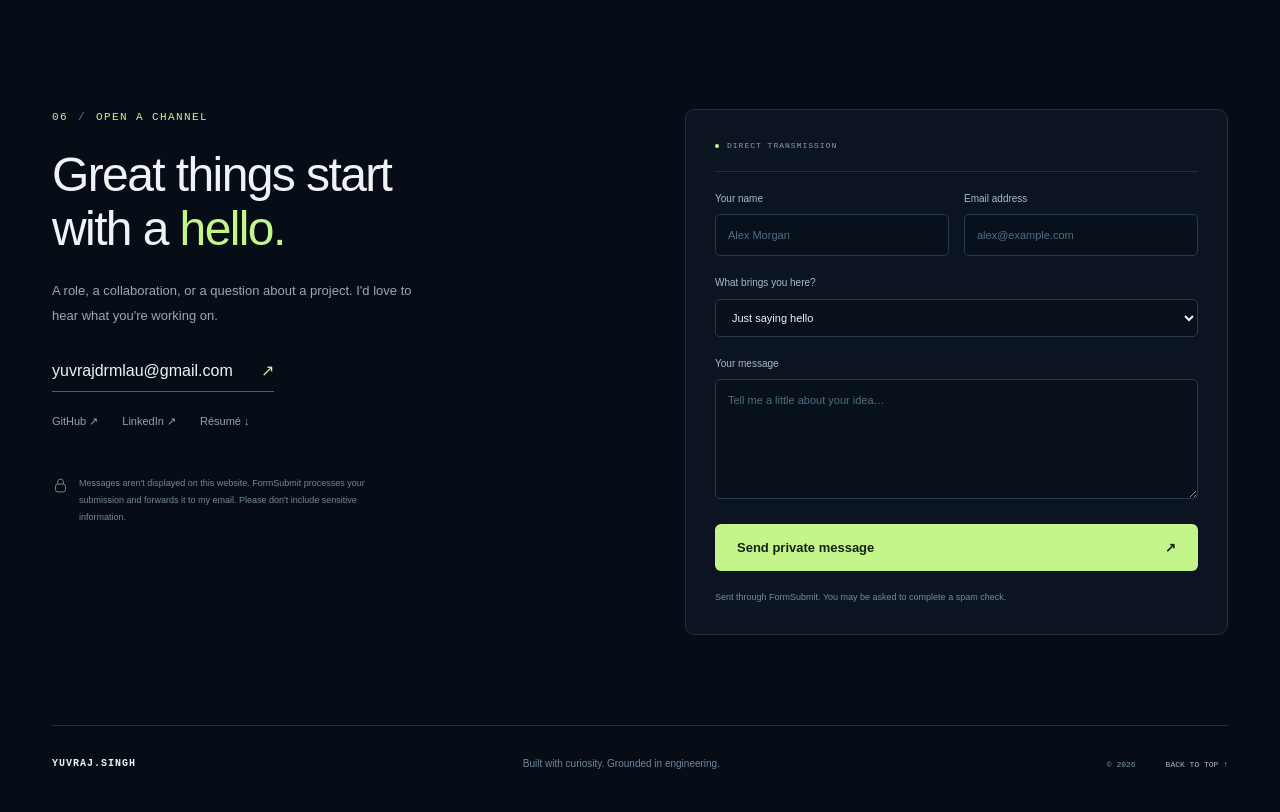
==== commit a8a08dd9: "Add files via upload" ====
--- a/index.html
+++ b/index.html
@@ -22,7 +22,9 @@
 .community-section{display:grid;grid-template-columns:1fr 1fr;gap:85px;align-items:center;background:radial-gradient(ellipse at 0% 100%,#183b4938,transparent 65%),#0b1622;border:1px solid #2a3d4a;border-radius:11px;padding:49px;margin-top:10px;margin-bottom:10px}.community-copy>.eyebrow{font-size:9px}.community-copy h2{font-size:44px;line-height:1.1;letter-spacing:-1.5px;margin-top:23px}.community-copy>p:not(.eyebrow){color:#93a9b9;font-size:12px;line-height:1.9;max-width:370px;margin-top:22px}.community-copy .counter-disclosure{font-size:9px!important;color:#7890a4!important;max-width:340px!important}.kudos-board{position:relative}.counter-stats{display:grid;grid-template-columns:1fr 1fr;margin-bottom:21px}.counter-stats>div+div{border-left:1px solid #2b3f4c;padding-left:30px}.stat-label{font-family:var(--mono);font-size:8px;letter-spacing:1px;color:#7e9fb1;display:block}.counter-stats strong{font-size:50px;font-weight:400;letter-spacing:-2px;line-height:1.3;display:block;margin-top:8px}.counter-stats div>span:last-child{font-size:9px;color:#7890a2}.reaction-row{display:grid;grid-template-columns:repeat(3,1fr);gap:8px}.reaction-button{position:relative;background:#07121c;border:1px solid #2a3d4b;border-radius:5px;padding:13px 5px 10px;display:flex;flex-direction:column;align-items:center;gap:3px}.reaction-button b{font-weight:400;font-size:19px;color:var(--lime)}.reaction-button>span{font-size:9px;color:#9bb2c4}.reaction-button small{font-family:var(--mono);font-size:9px;color:#7895a9}.reaction-button:hover,.reaction-button.is-sent{border-color:#8bae71;background:#c4f58a07}.reaction-button.is-sent:after{content:"✓";position:absolute;right:8px;top:6px;font-size:9px;color:var(--lime)}.kudos-button{width:100%;margin-top:12px;justify-content:flex-start}.kudos-button>span:last-child{margin-left:auto}.kudos-button.is-sent{background:transparent!important;color:var(--lime)!important;border-color:#c4f58a66}#kudos-status{font-size:9px;color:#8da4b6;margin-top:11px;line-height:1.7;min-height:31px}.retry-counters{border:0;background:none;padding:0;text-decoration:underline;text-underline-offset:3px;color:var(--lime);font-size:10px}.burst-star{position:absolute;left:50%;top:65%;color:var(--lime);font-size:18px;pointer-events:none;animation:burst 900ms ease-out forwards;z-index:4}@keyframes burst{to{transform:translate(var(--bx),var(--by)) rotate(110deg);opacity:0}}
 .message-section{display:grid;grid-template-columns:1fr 1fr;gap:90px;align-items:start;padding-bottom:90px}.message-copy h2{font-size:48px;letter-spacing:-1.6px;line-height:1.12;margin-top:22px}.message-copy>p:not(.eyebrow):not(.privacy-note){color:var(--muted);font-size:13px;max-width:380px;margin-top:24px;line-height:1.9}.email-link{display:inline-flex;align-items:center;gap:28px;border-bottom:1px solid #516653;padding-bottom:7px;font-size:16px;margin-top:29px}.email-link span{color:var(--lime)}.social-links{display:flex;gap:24px;font-size:11px;color:#8da4b8;margin-top:20px}.social-links a:hover{color:var(--lime)}.privacy-note{display:flex;align-items:flex-start;gap:10px;font-size:9px;color:#71889b;max-width:350px;line-height:1.85;margin-top:45px}.privacy-note svg{flex:none;width:17px;height:17px;stroke:#749284;fill:none;stroke-width:1.3;margin-top:2px}.message-form{border:1px solid var(--line);border-radius:10px;padding:29px;background:#0b1420;display:grid;gap:19px}.form-heading{display:flex;align-items:center;gap:8px;font-family:var(--mono);font-size:8px;letter-spacing:1px;color:#849fb1;border-bottom:1px solid var(--line);padding-bottom:18px;margin-bottom:0}.form-heading .status-dot{width:4px;height:4px}.message-form label{font-size:10px;color:#aabccb;display:block}.form-row{display:grid;grid-template-columns:1fr 1fr;gap:15px}.message-form input:not(.honeypot),.message-form textarea,.message-form select{width:100%;min-width:0;border:1px solid #273b4d;border-radius:5px;background:#07101b;color:var(--text);padding:11px 12px;font-size:11px;margin-top:7px}.message-form input::placeholder,.message-form textarea::placeholder{color:#526d83}.message-form textarea{resize:vertical;min-height:120px}.message-form .button{justify-content:space-between}.form-note{font-size:9px;color:#718da3;line-height:1.7}.honeypot{position:absolute;left:-9999px;opacity:0;pointer-events:none}.footer{border-top:1px solid var(--line);padding:30px 0 40px;display:flex;gap:30px;align-items:center;justify-content:space-between}.footer .brand{font-size:10px;letter-spacing:1px}.footer>span{font-size:10px;color:#71879a}.footer>div{display:flex;gap:30px;font-family:var(--mono);font-size:8px;color:#8198ab}.footer>div a{color:#a6b8c6}.command-dialog{width:min(490px,calc(100% - 32px));padding:22px;margin:14vh auto auto;background:#101c2a;border:1px solid #40576a;border-radius:12px;color:var(--text);box-shadow:0 30px 100px #0008}.command-dialog::backdrop{background:#030912bb;backdrop-filter:blur(8px)}.dialog-head{display:flex;align-items:center;justify-content:space-between;font-size:12px;color:#a2b6c8}.command-dialog>input{width:100%;padding:14px;margin:17px 0;border:1px solid #3a4f62;border-radius:5px;background:#07111e;color:var(--text);font-size:13px}.command-dialog #command-links a{display:flex;align-items:center;gap:18px;padding:12px;font-family:var(--mono);font-size:10px;color:#a2b5c5;border-radius:5px}.command-dialog #command-links a:hover{background:#c4f58a0d;color:var(--lime)}.command-dialog #command-links span{margin-right:auto;font:12px var(--sans)}.command-footer{display:flex;justify-content:space-between;font:8px var(--mono);letter-spacing:.7px;color:#6b8397;margin-top:20px;padding-top:17px;border-top:1px solid var(--line)}#command-empty{color:var(--muted);font-size:12px;padding:10px}
 .interests-section{padding-bottom:100px}.running-card{display:grid;grid-template-columns:1fr 1fr;border:1px solid var(--line);border-radius:10px;overflow:hidden;background:linear-gradient(125deg,#0e1a28,#0b1420)}.running-art{position:relative;display:grid;place-items:center;min-height:330px;border-right:1px solid var(--line);background-image:radial-gradient(#789bb52b .8px,transparent .8px);background-size:25px 25px}.running-orbit{width:100%;max-width:490px;height:auto;display:block;padding:18px}.running-art-label,.running-art-footer{position:absolute;left:25px;font-family:var(--mono);font-size:8px;letter-spacing:1.3px;color:#8da7ba}.running-art-label{top:22px}.running-art-footer{bottom:22px;color:#738b9f}.running-copy{padding:48px;align-self:center}.running-copy>.eyebrow{font-size:9px}.running-copy h3{font-size:48px;letter-spacing:-1.8px;margin:18px 0}.running-copy>p:not(.eyebrow){font-size:14px;color:var(--muted);line-height:1.9;max-width:360px}.running-copy .text-link{margin-top:30px;font-size:11px;white-space:normal}.running-copy .tags{margin-top:20px}
-@media(max-width:820px){.interests-section{padding-bottom:76px}.running-copy{padding:30px}.running-copy h3{font-size:38px}.running-copy>p:not(.eyebrow){font-size:12px}.running-art{min-height:300px}.desktop-nav{gap:13px}}
+.running-copy .running-period{margin-top:20px;font-family:var(--mono);font-size:11px;line-height:1.8}.running-period span{color:#8da7ba}.running-stats{grid-column:1/-1;display:grid;grid-template-columns:repeat(5,minmax(0,1fr));margin:0;border-top:1px solid var(--line);background:#08131c}.running-stats>div{padding:26px 20px;border-right:1px solid var(--line)}.running-stats>div:last-child{border-right:0}.running-stats dt{font-family:var(--mono);font-size:9px;letter-spacing:.5px;color:#9cb4c5;margin-bottom:13px}.running-stats dd{margin:0;font-size:27px;font-weight:600;letter-spacing:-1px;color:#d7edac;font-variant-numeric:tabular-nums;white-space:nowrap}.running-stats dd span{font-size:12px;letter-spacing:0;color:#a7c2d2}.running-source{grid-column:1/-1;margin:0;padding:16px 22px;border-top:1px solid var(--line);font-size:10px;line-height:1.8;color:#8da7ba}
+@media(max-width:820px){.interests-section{padding-bottom:76px}.running-copy{padding:30px}.running-copy h3{font-size:38px}.running-copy>p:not(.eyebrow){font-size:12px}.running-art{min-height:300px}.desktop-nav{gap:13px}.running-stats{grid-template-columns:repeat(3,minmax(0,1fr))}.running-stats>div{border-bottom:1px solid var(--line)}}
+@media(max-width:600px){.running-stats{grid-template-columns:repeat(2,minmax(0,1fr))}.running-stats>div{padding:23px}.running-stats>div:nth-child(even){border-right:0}.running-stats>div:last-child{grid-column:1/-1}.running-stats dd{font-size:29px}}
 @media(max-width:600px){.interests-section{padding-bottom:66px}.running-card{grid-template-columns:1fr}.running-art{min-height:250px;border-right:0;border-bottom:1px solid var(--line)}.running-orbit{max-width:360px}.running-copy{padding:29px 25px 32px}.running-copy h3{font-size:42px}.running-copy>p:not(.eyebrow){font-size:13px}.running-art-label,.running-art-footer{left:22px;font-size:7px}}
 @media(min-width:1550px){.hero-art{background-position:center 46%}.hero-content{min-height:770px}.hero{min-height:770px}.hero-copy h1{font-size:80px}}
 @media(max-width:1100px){.container{width:calc(100% - 64px)}.header-inner{width:calc(100% - 48px)}.desktop-nav{gap:22px}.hero-copy h1{font-size:60px}.hero-copy{width:640px}.hero-art{background-position:60% center}.orbital-note{right:0;bottom:125px}.proof-label{display:none}.proof-inner{font-size:10px}.project-body{padding:20px}.project-body h3{font-size:17px}.project-body>p:not(.card-eyebrow){min-height:84px}.universe-body{grid-template-columns:minmax(0,1fr) 225px}.node-panel{padding:22px 17px}.graph-hint{font-size:6px}.graph-stage,#network{min-height:480px}.universe-toolbar{padding:12px}.search-box{width:170px}.graph-counts{display:none!important}.journey-layout{gap:50px}.community-section{gap:45px;padding:35px}.message-section{gap:50px}.toolkit{gap:25px}.toolkit>div{gap:14px}.brand{font-size:12px}}
@@ -121,9 +123,18 @@
           <p class="eyebrow"><span class="status-dot"></span> PERSONAL INTEREST</p>
           <h3 id="running-title">Running.</h3>
           <p>Outside my work in AI and computer vision, one of my personal interests is running.</p>
-          <div class="tags"><span>Beyond work</span><span>On the move</span></div>
+          <div class="tags"><span>Running on Strava</span><span>Beyond work</span></div>
+          <p class="running-period">28 July 2025 – 25 September 2026<br><span>Recorded runs · Strava export snapshot</span></p>
           <a class="text-link" href="#message">Enjoy running too? Say hello <span>↗</span></a>
         </div>
+        <dl class="running-stats" aria-label="Running statistics from Strava">
+          <div><dt>Total distance</dt><dd>1,241.2 <span>km</span></dd></div>
+          <div><dt>Recorded runs</dt><dd>342</dd></div>
+          <div><dt>Moving time</dt><dd>138<span>h</span> 31<span>m</span></dd></div>
+          <div><dt>Average pace</dt><dd>6:42 <span>/km</span></dd></div>
+          <div><dt>Longest run</dt><dd>12.77 <span>km</span></dd></div>
+        </dl>
+        <p class="running-source">From my Strava activity export. Average pace uses total moving time ÷ total distance. Snapshot through 25 September 2026; updated manually.</p>
       </article>
     </section>
 
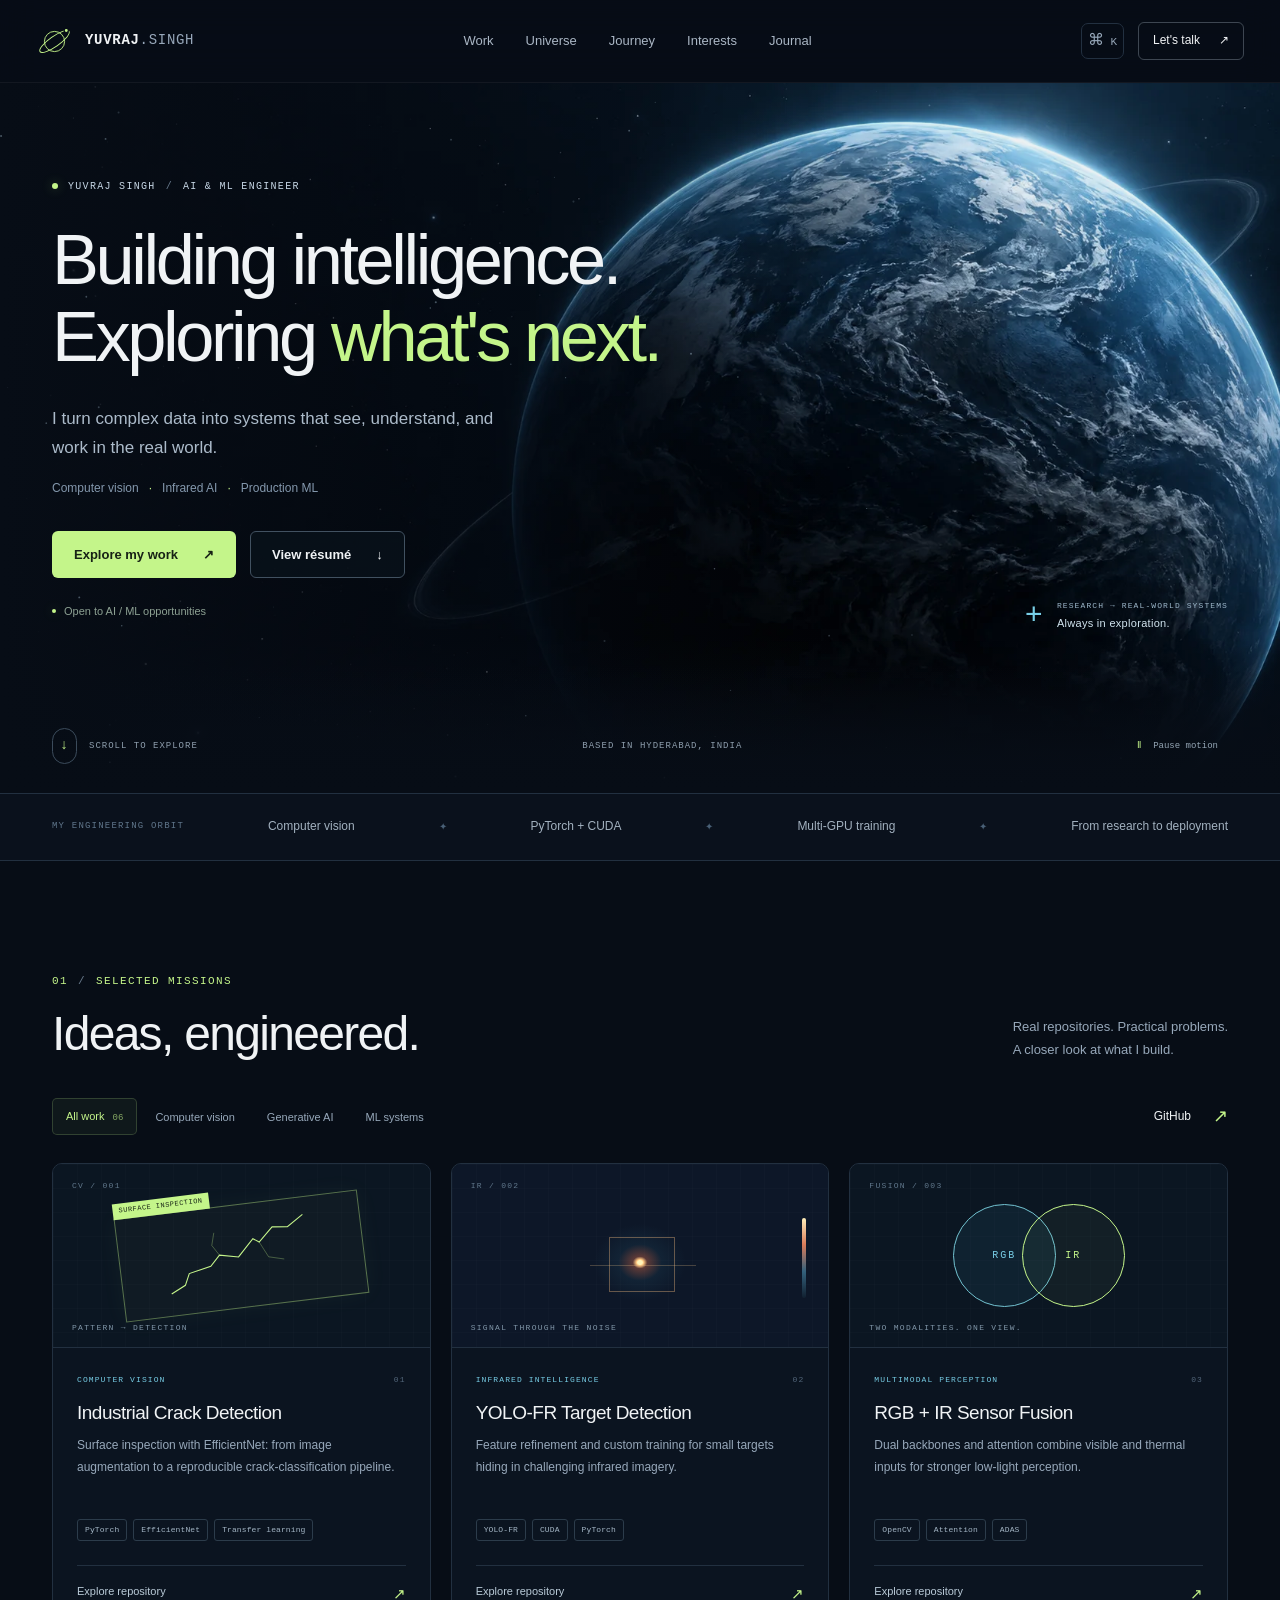
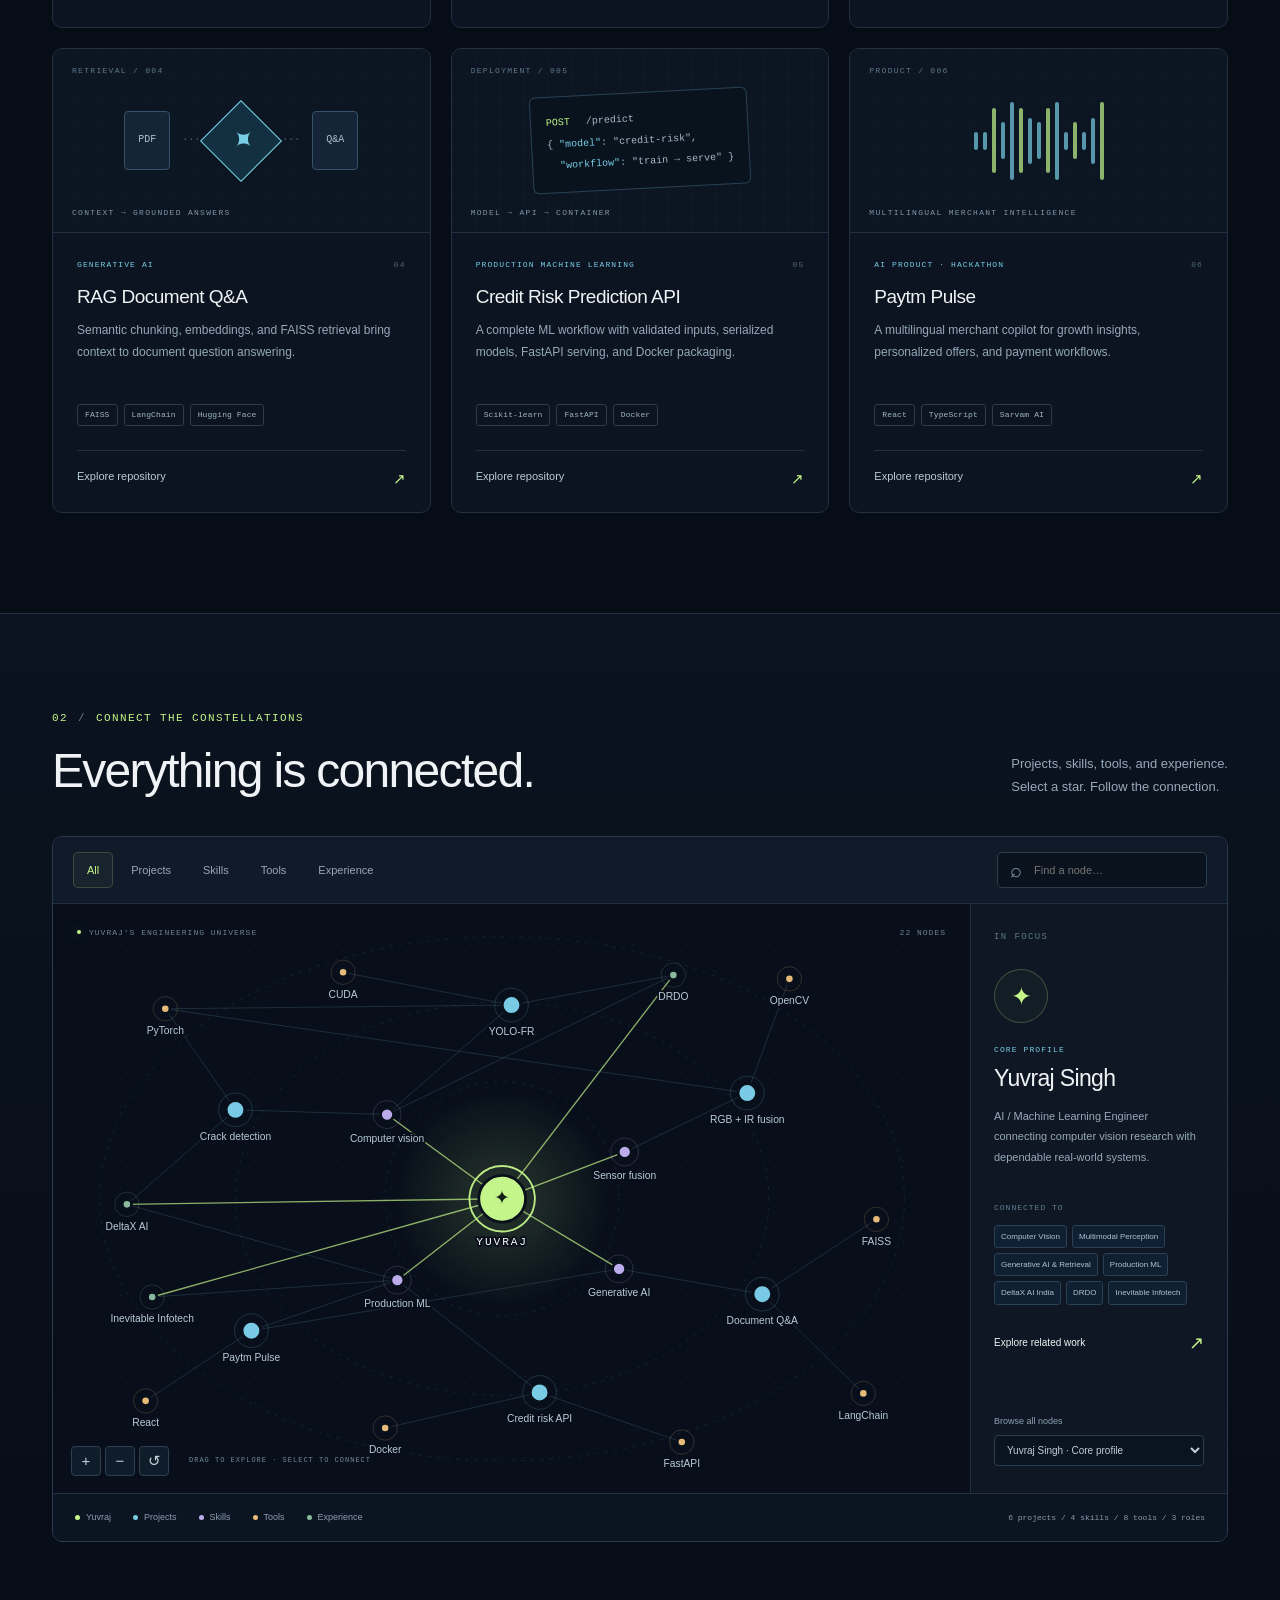
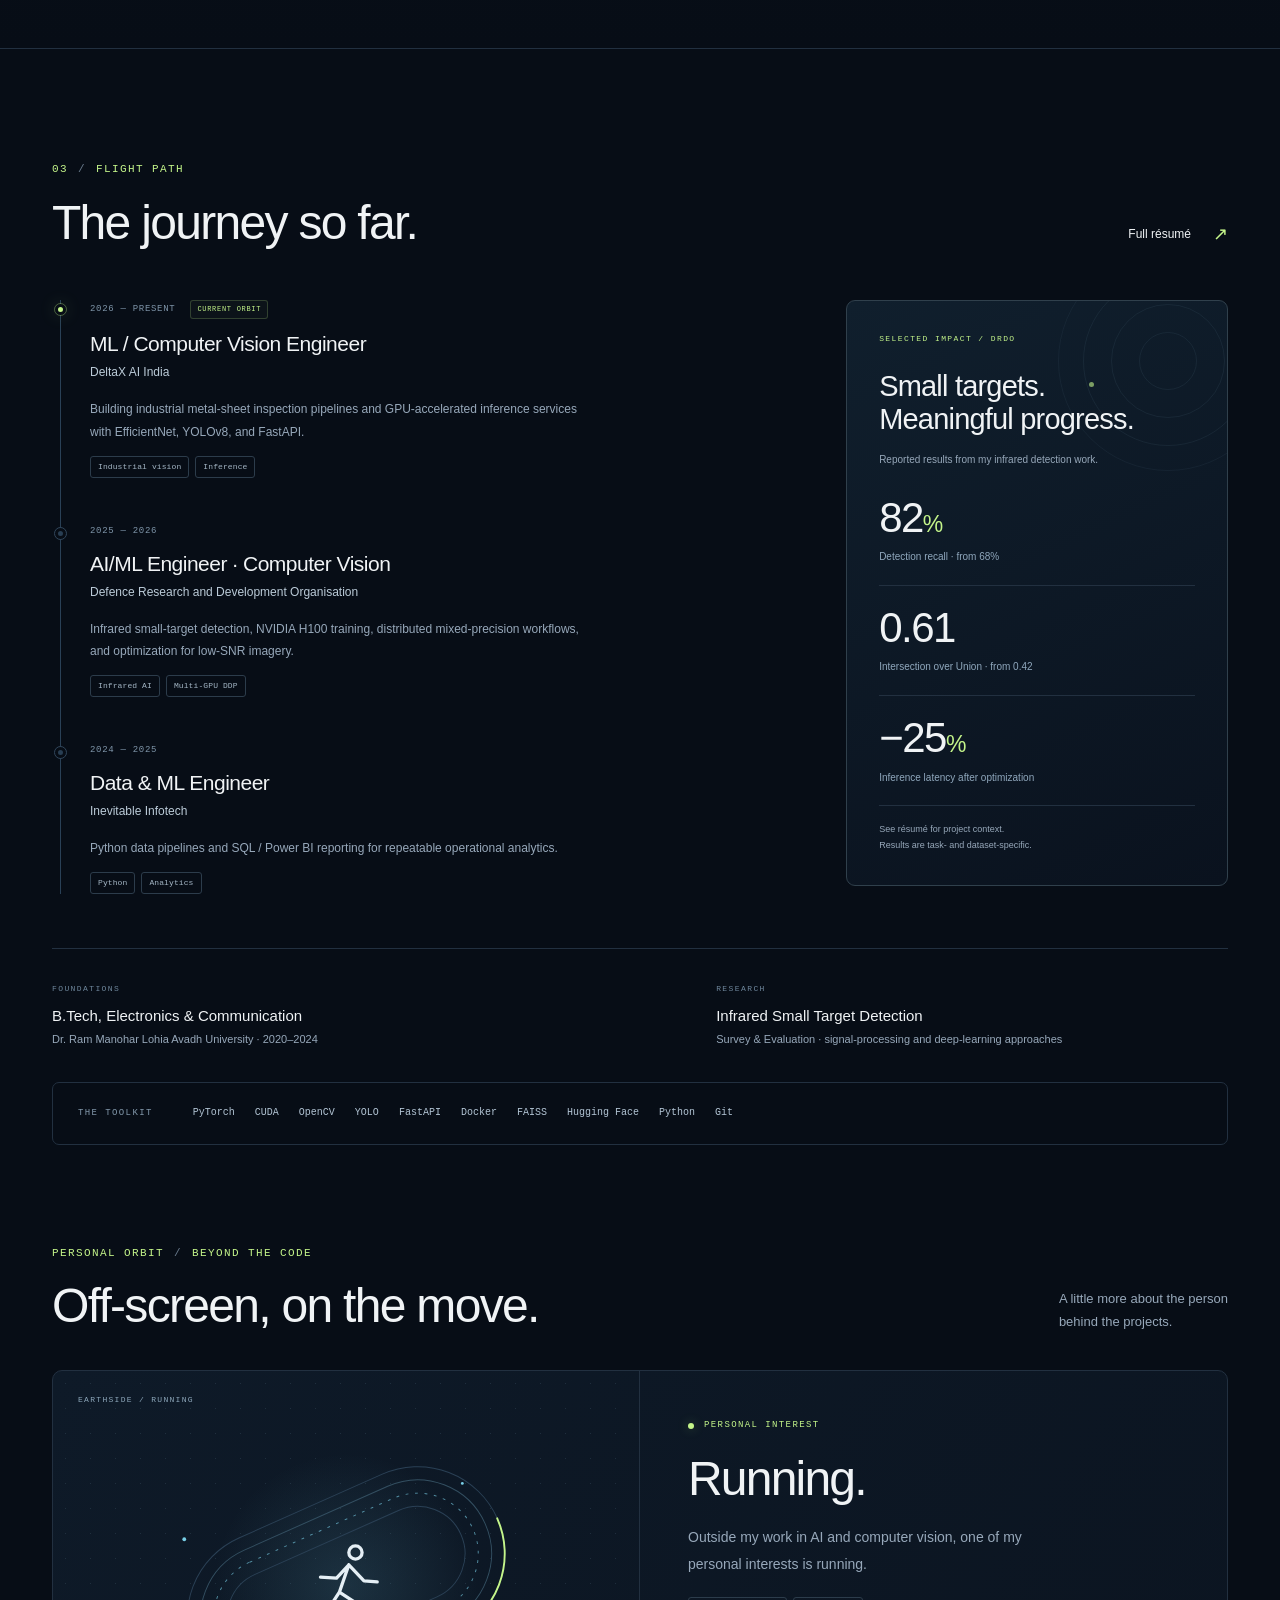
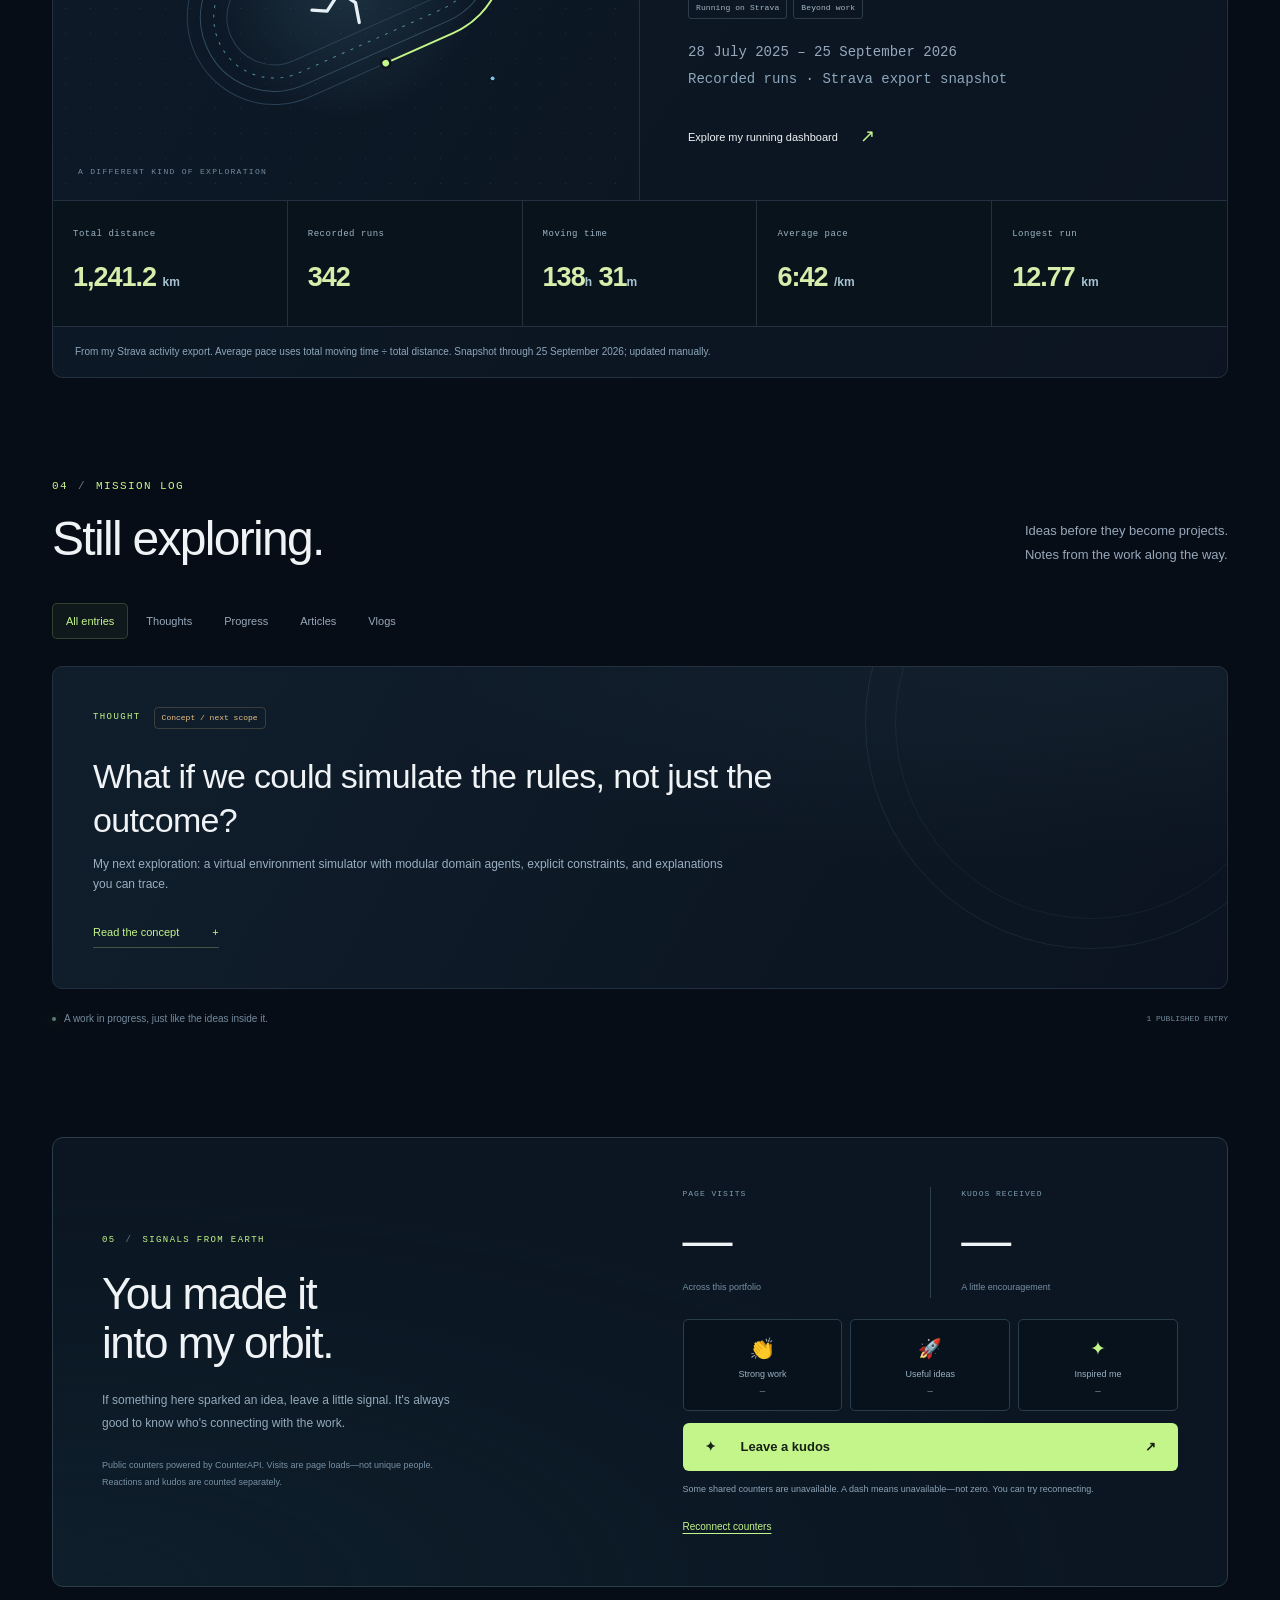
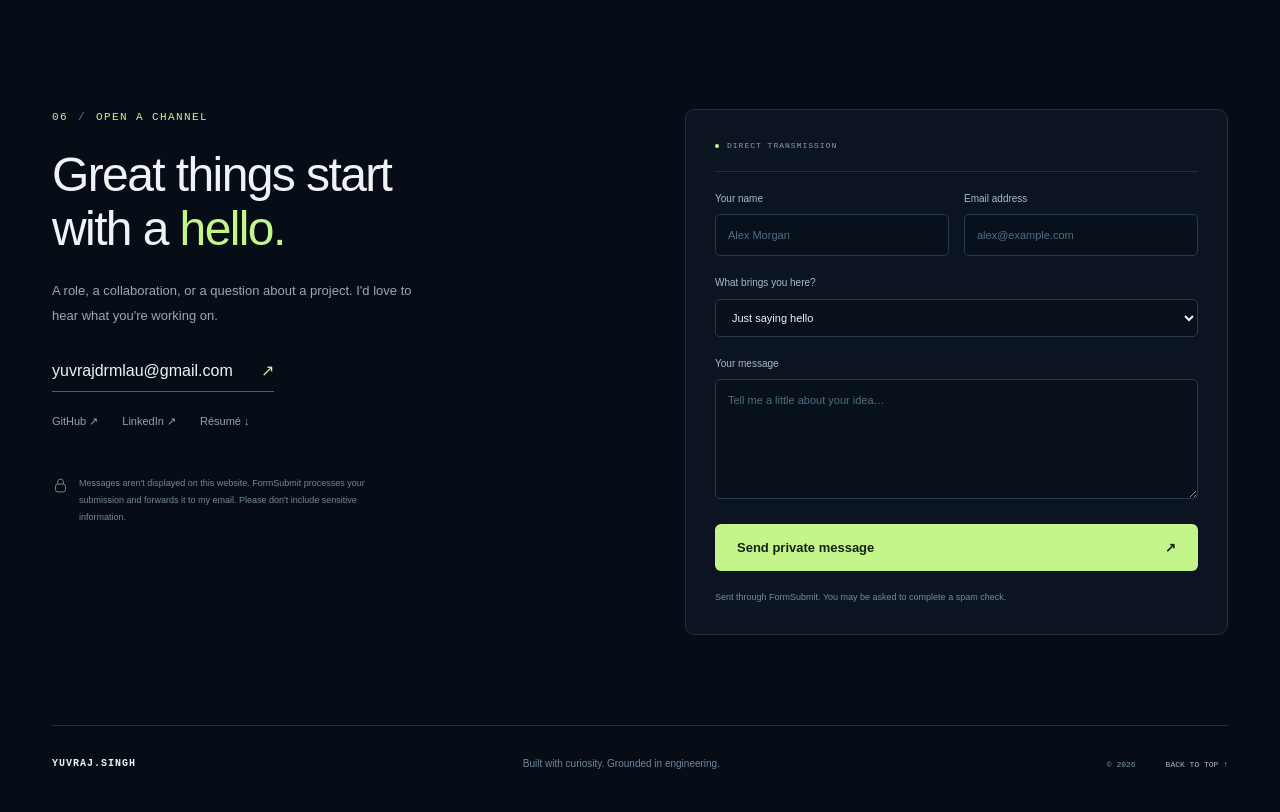
==== commit 6f2e8ee2: "Add files via upload" ====
--- a/index.html
+++ b/index.html
@@ -125,7 +125,7 @@
           <p>Outside my work in AI and computer vision, one of my personal interests is running.</p>
           <div class="tags"><span>Running on Strava</span><span>Beyond work</span></div>
           <p class="running-period">28 July 2025 – 25 September 2026<br><span>Recorded runs · Strava export snapshot</span></p>
-          <a class="text-link" href="#message">Enjoy running too? Say hello <span>↗</span></a>
+          <a class="text-link" href="running.html" target="_blank" rel="noopener">Explore my running dashboard <span>↗</span></a>
         </div>
         <dl class="running-stats" aria-label="Running statistics from Strava">
           <div><dt>Total distance</dt><dd>1,241.2 <span>km</span></dd></div>
